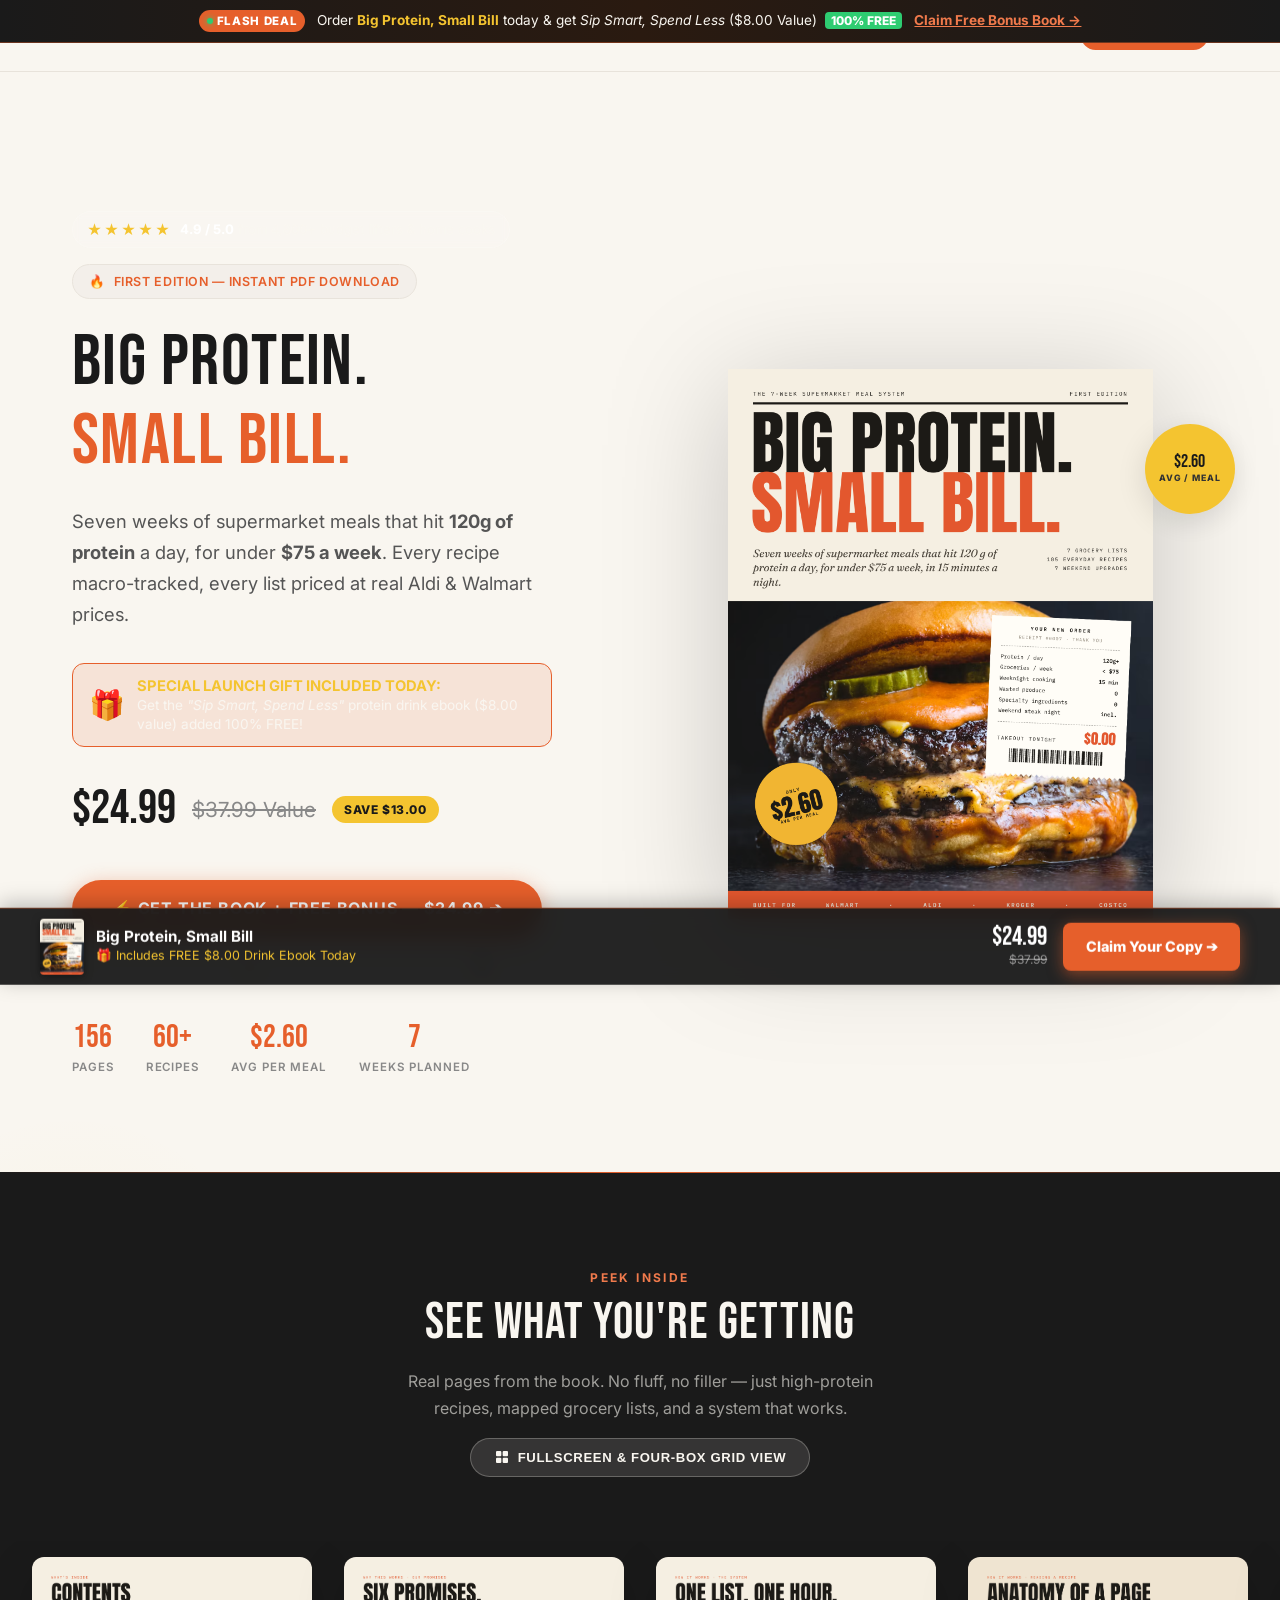
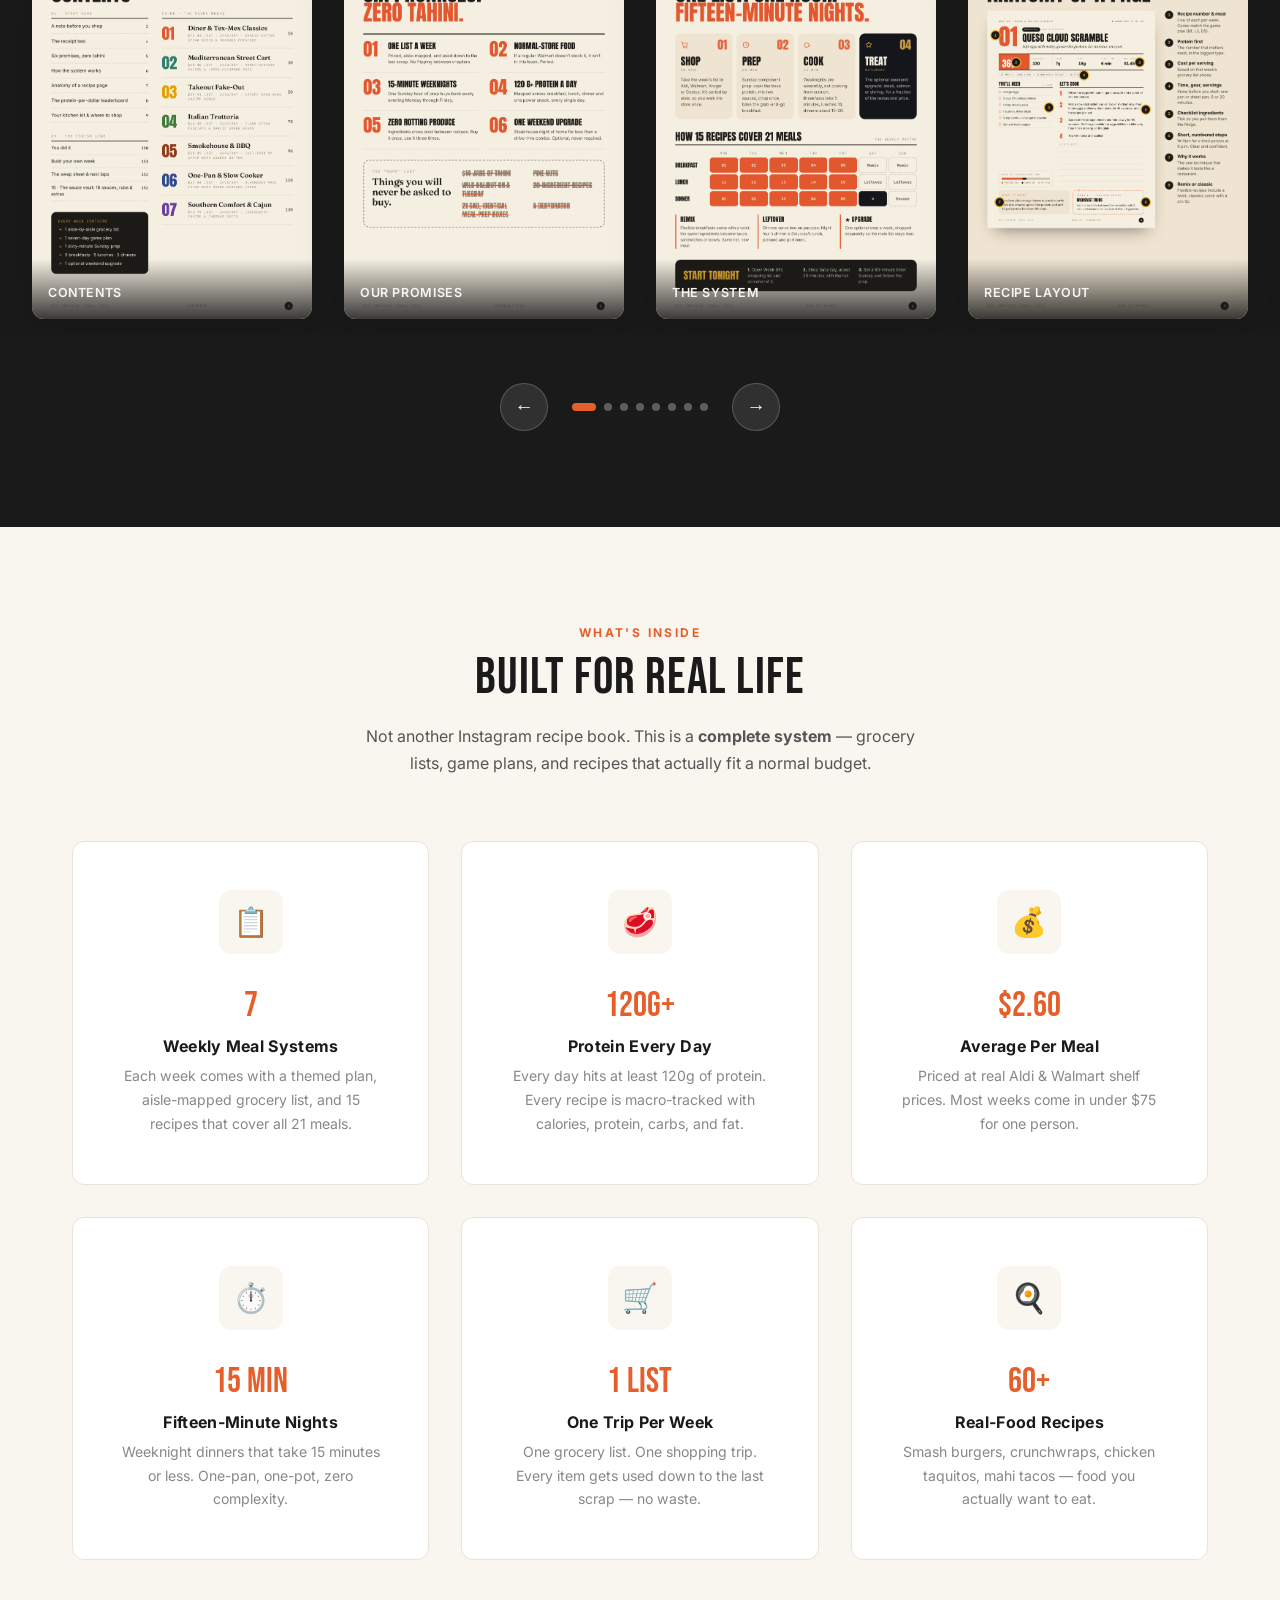
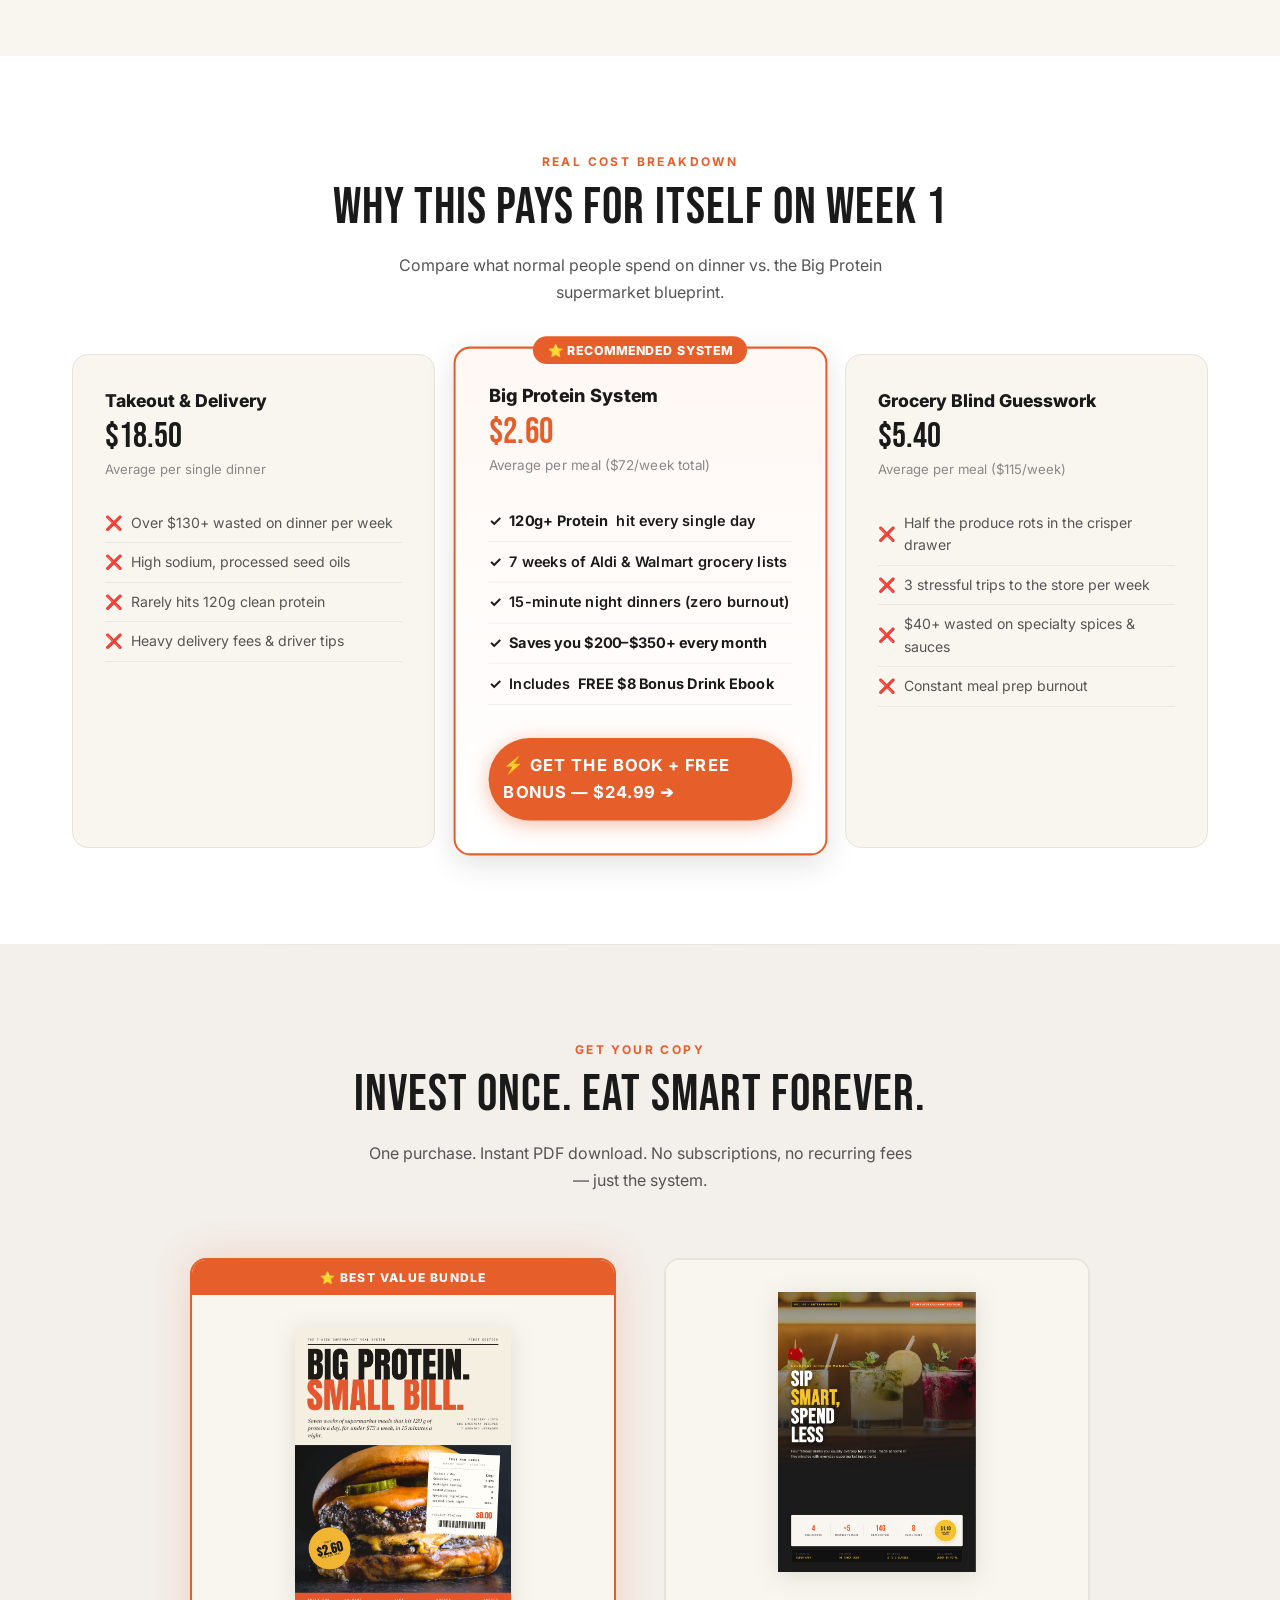
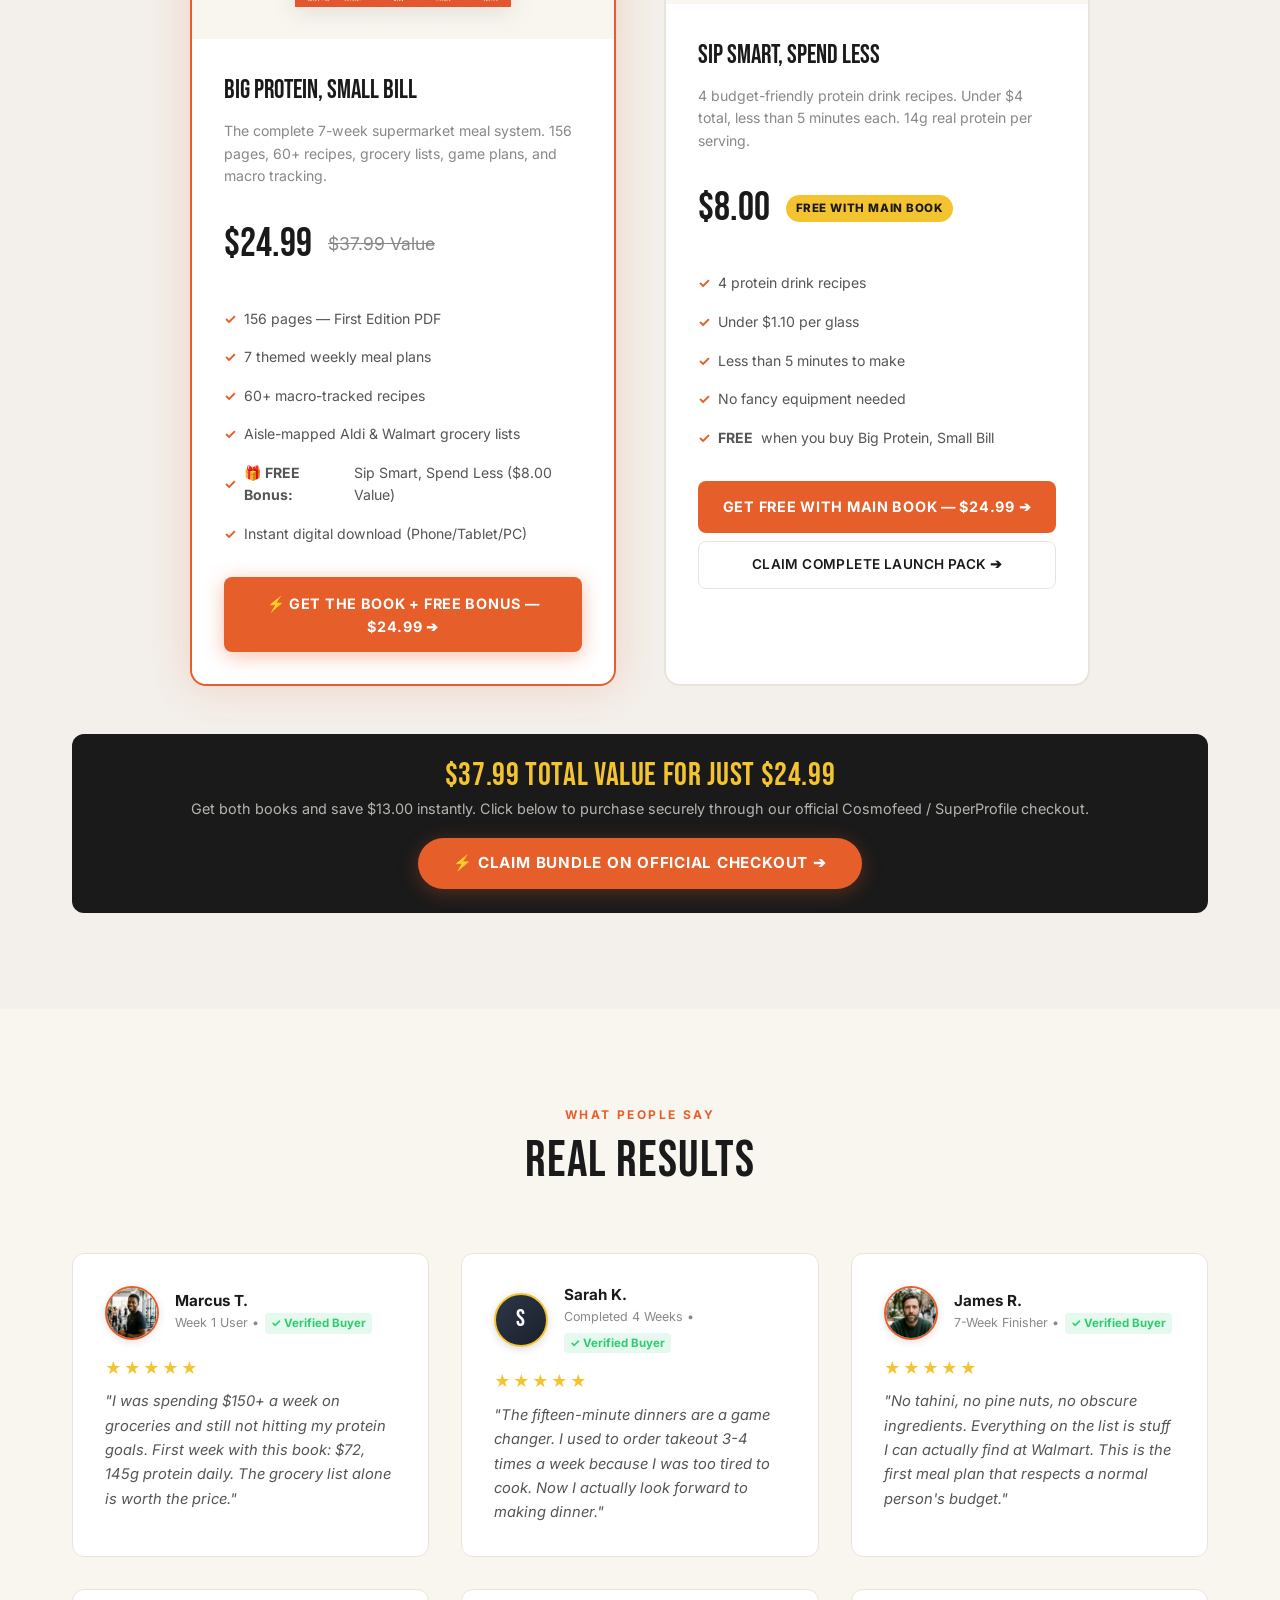
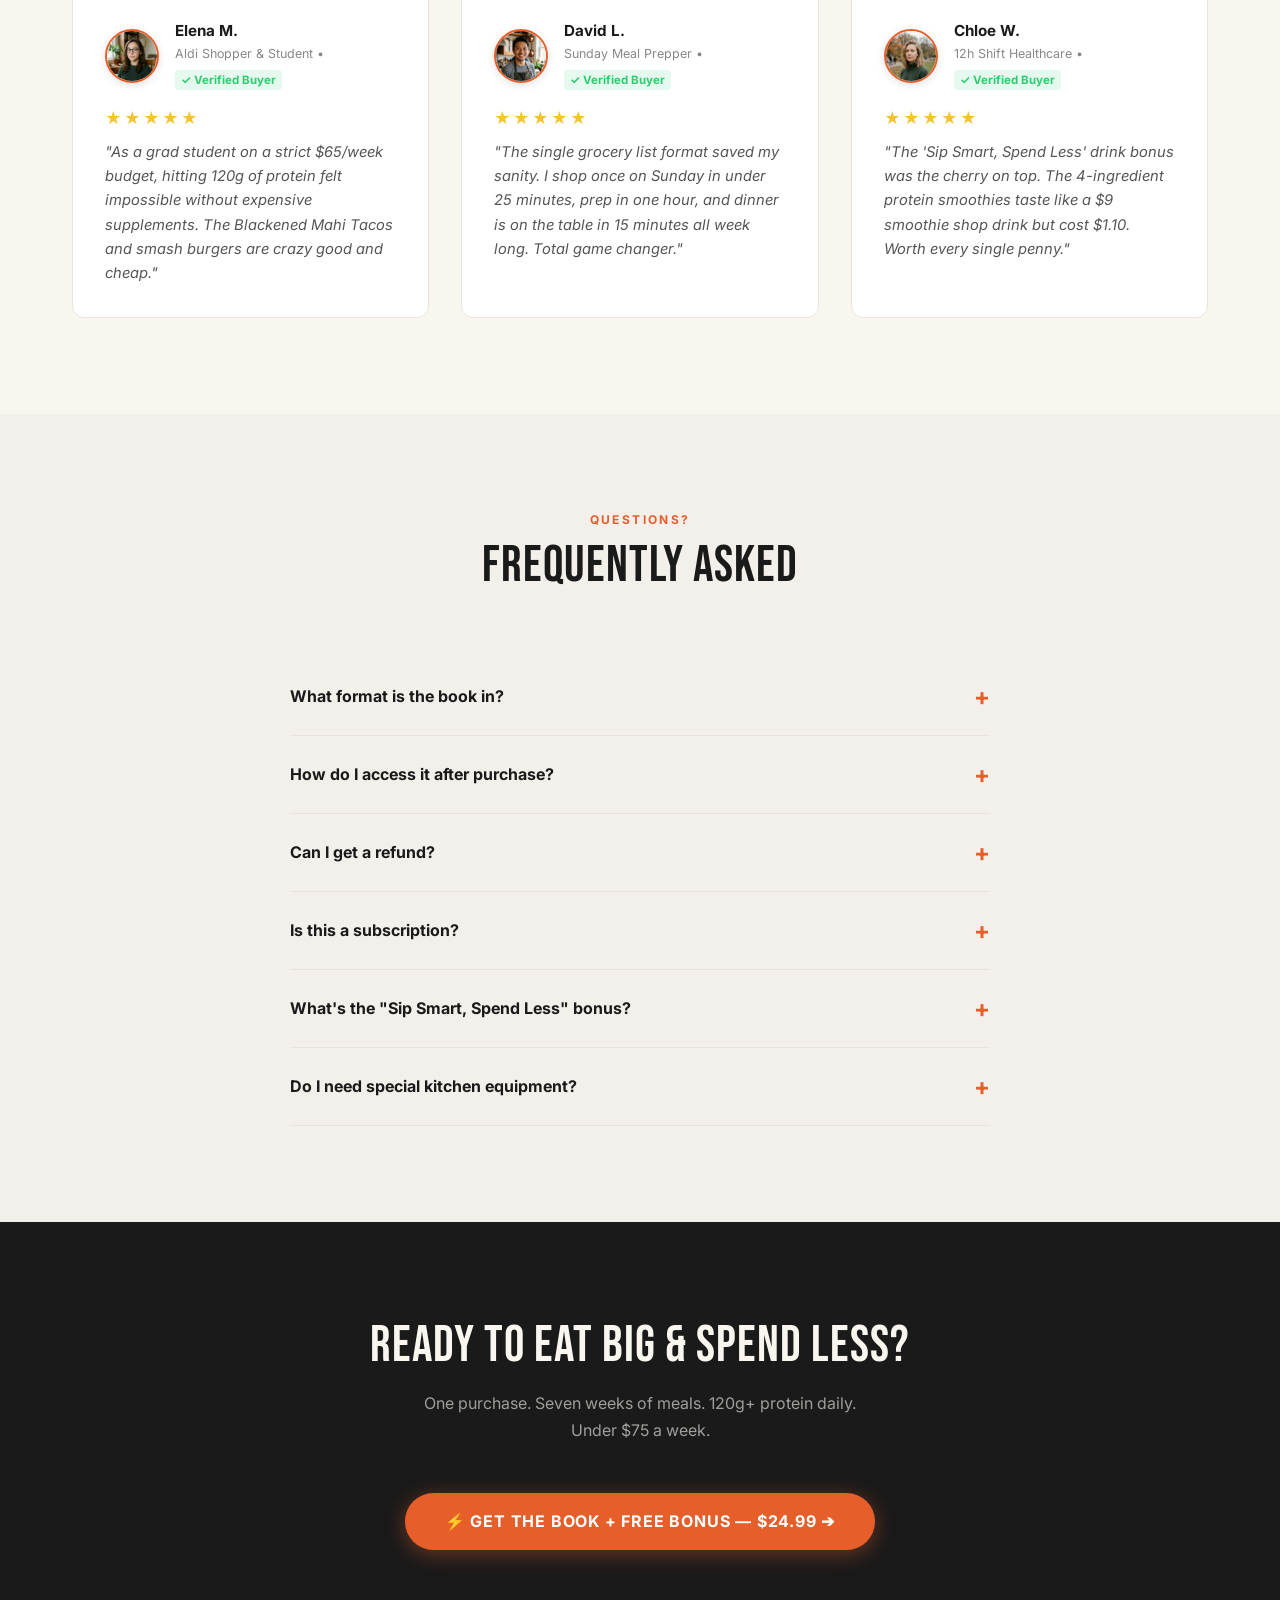
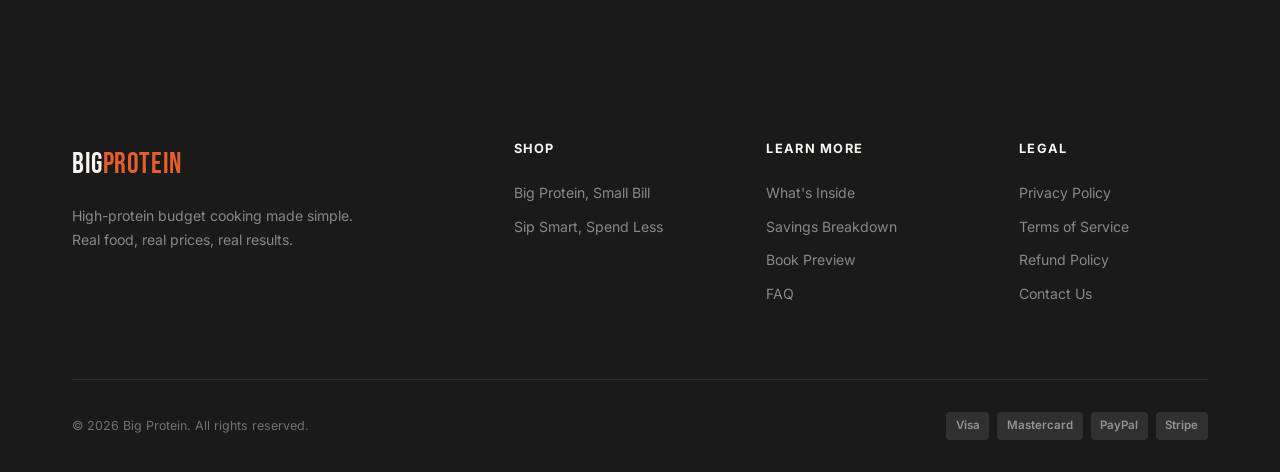
==== index.html @ 034541ba "Replace shopping cart with direct SuperProfile checkout redirection" ====
<!DOCTYPE html>
<html lang="en">
<head>
  <meta charset="UTF-8">
  <meta name="viewport" content="width=device-width, initial-scale=1.0">
  <title>Big Protein, Small Bill — High-Protein Budget Cookbook & Meal System</title>
  <meta name="description" content="Eat big. Spend less. 7 weeks of supermarket meals hitting 120g protein a day for under $75 a week. 156 pages of budget recipes, grocery lists & meal plans.">
  <meta name="keywords" content="high protein cookbook, budget meals, cheap protein recipes, meal prep, grocery budget, protein per dollar">
  <link rel="stylesheet" href="css/styles.css">
</head>
<body>

  <!-- ========== ANNOUNCEMENT BANNER ========== -->
  <div class="funnel-announcement-bar" id="announcement-bar">
    <div class="funnel-announcement-inner">
      <div class="announcement-badge">
        <span class="announcement-pulse-dot"></span>
        FLASH DEAL
      </div>
      <div class="announcement-text">
        Order <strong>Big Protein, Small Bill</strong> today & get <em>Sip Smart, Spend Less</em> ($8.00 Value) <span class="free-tag">100% FREE</span>
      </div>
      <a href="https://superprofile.bio/vp/big-protein-small-bill" target="_blank" rel="noopener noreferrer" class="announcement-link">Claim Free Bonus Book →</a>
    </div>
  </div>

  <!-- ========== HEADER ========== -->
  <header class="site-header" id="site-header">
    <div class="header-inner">
      <a href="index.html" class="logo">
        <span class="logo-text">BIG<span>PROTEIN</span></span>
      </a>

      <nav>
        <ul class="nav-links" id="nav-links">
          <li><a href="#preview">Preview</a></li>
          <li><a href="#features">What's Inside</a></li>
          <li><a href="#comparison">Savings</a></li>
          <li><a href="#pricing">Pricing</a></li>
          <li><a href="#faq">FAQ</a></li>
          <li>
            <a href="https://superprofile.bio/vp/big-protein-small-bill" target="_blank" rel="noopener noreferrer" class="nav-cta">
              ⚡ Order Now ➔
            </a>
          </li>
        </ul>
      </nav>

      <button class="menu-toggle" id="menu-toggle" aria-label="Toggle menu">
        <span></span>
        <span></span>
        <span></span>
      </button>
    </div>
  </header>

  <!-- ========== HERO ========== -->
  <section class="hero" id="hero">
    <div class="hero-inner">
      <div class="hero-content">
        <div class="hero-social-proof">
          <span class="stars">★★★★★</span>
          <span class="rating-text"><strong>4.9 / 5.0</strong> from 4,800+ budget lifters & home cooks</span>
        </div>
        <div class="hero-badge">First Edition — Instant PDF Download</div>
        <h1>BIG PROTEIN.<br><span class="highlight">SMALL BILL.</span></h1>
        <p class="hero-subtitle">
          Seven weeks of supermarket meals that hit <strong>120g of protein</strong> a day, for under <strong>$75 a week</strong>. Every recipe macro-tracked, every list priced at real Aldi & Walmart prices.
        </p>

        <!-- Irresistible Free Gift Offer Box -->
        <div class="hero-offer-box">
          <div class="hero-offer-icon">🎁</div>
          <div class="hero-offer-text">
            <strong>SPECIAL LAUNCH GIFT INCLUDED TODAY:</strong>
            Get the <em>"Sip Smart, Spend Less"</em> protein drink ebook ($8.00 value) added 100% FREE!
          </div>
        </div>

        <div class="hero-price">
          <span class="price-current">$24.99</span>
          <span class="price-original">$37.99 Value</span>
          <span class="price-save">Save $13.00</span>
        </div>

        <a href="https://superprofile.bio/vp/big-protein-small-bill" target="_blank" rel="noopener noreferrer" class="hero-cta funnel-btn-pulse">
          ⚡ Get The Book + Free Bonus — $24.99 ➔
        </a>

        <div class="hero-trust-row">
          <span>⚡ Instant PDF Access</span>
          <span>•</span>
          <span>🔒 Verified Cosmofeed Checkout</span>
          <span>•</span>
          <span>📱 Phone, Tablet & PC</span>
        </div>

        <div class="hero-stats">
          <div class="hero-stat">
            <div class="hero-stat-number">156</div>
            <div class="hero-stat-label">Pages</div>
          </div>
          <div class="hero-stat">
            <div class="hero-stat-number">60+</div>
            <div class="hero-stat-label">Recipes</div>
          </div>
          <div class="hero-stat">
            <div class="hero-stat-number">$2.60</div>
            <div class="hero-stat-label">Avg Per Meal</div>
          </div>
          <div class="hero-stat">
            <div class="hero-stat-number">7</div>
            <div class="hero-stat-label">Weeks Planned</div>
          </div>
        </div>
      </div>

      <div class="hero-book">
        <img src="images/cover.png" alt="Big Protein, Small Bill — Book Cover" id="hero-book-img">
        <div class="book-badge">
          <span class="book-badge-price">$2.60</span>
          <span class="book-badge-label">Avg / Meal</span>
        </div>
      </div>
    </div>
  </section>

  <!-- ========== BOOK PREVIEW CAROUSEL ========== -->
  <section class="preview-section" id="preview">
    <div class="container">
      <div class="preview-header reveal">
        <div class="section-label" style="color: var(--color-primary-light);">Peek Inside</div>
        <h2>See What You're Getting</h2>
        <p>Real pages from the book. No fluff, no filler — just high-protein recipes, mapped grocery lists, and a system that works.</p>
        <div>
          <button class="btn-open-grid-preview" id="btn-open-grid-preview" aria-label="Open Fullscreen & Four-Box Grid View">
            <svg width="16" height="16" viewBox="0 0 24 24" fill="currentColor">
              <rect x="3" y="3" width="8" height="8" rx="1.5"/>
              <rect x="13" y="3" width="8" height="8" rx="1.5"/>
              <rect x="3" y="13" width="8" height="8" rx="1.5"/>
              <rect x="13" y="13" width="8" height="8" rx="1.5"/>
            </svg>
            Fullscreen & Four-Box Grid View
          </button>
        </div>
      </div>
    </div>

    <div class="carousel-wrapper">
      <div class="carousel-track" id="carousel-track">
        <div class="carousel-slide" data-slide-index="0" data-title="Table of Contents">
          <div class="carousel-slide-zoom-badge">🔍 Zoom Page</div>
          <img src="images/contents.png" alt="Table of Contents" loading="lazy">
          <div class="carousel-slide-label">Contents</div>
        </div>
        <div class="carousel-slide" data-slide-index="1" data-title="Six Promises, Zero Tahini">
          <div class="carousel-slide-zoom-badge">🔍 Zoom Page</div>
          <img src="images/promises.png" alt="Six Promises, Zero Tahini" loading="lazy">
          <div class="carousel-slide-label">Our Promises</div>
        </div>
        <div class="carousel-slide" data-slide-index="2" data-title="The Meal Prep System">
          <div class="carousel-slide-zoom-badge">🔍 Zoom Page</div>
          <img src="images/system.png" alt="One List, One Hour, Fifteen-Minute Nights" loading="lazy">
          <div class="carousel-slide-label">The System</div>
        </div>
        <div class="carousel-slide" data-slide-index="3" data-title="Anatomy of a Recipe Page">
          <div class="carousel-slide-zoom-badge">🔍 Zoom Page</div>
          <img src="images/anatomy.png" alt="Anatomy of a Recipe Page" loading="lazy">
          <div class="carousel-slide-label">Recipe Layout</div>
        </div>
        <div class="carousel-slide" data-slide-index="4" data-title="Protein Per Dollar Leaderboard">
          <div class="carousel-slide-zoom-badge">🔍 Zoom Page</div>
          <img src="images/leaderboard.png" alt="Protein Per Dollar Leaderboard" loading="lazy">
          <div class="carousel-slide-label">Protein Per Dollar</div>
        </div>
        <div class="carousel-slide" data-slide-index="5" data-title="Week 01 — Comfort Food Week">
          <div class="carousel-slide-zoom-badge">🔍 Zoom Page</div>
          <img src="images/week01_opener.png" alt="Week 01 — The Comfort-Food Week" loading="lazy">
          <div class="carousel-slide-label">Week 01 Opener</div>
        </div>
        <div class="carousel-slide" data-slide-index="6" data-title="Weekly Game Plan at a Glance">
          <div class="carousel-slide-zoom-badge">🔍 Zoom Page</div>
          <img src="images/week01_plan.png" alt="Week at a Glance — Game Plan" loading="lazy">
          <div class="carousel-slide-label">Weekly Game Plan</div>
        </div>
        <div class="carousel-slide" data-slide-index="7" data-title="Shop Once, Eat All Week">
          <div class="carousel-slide-zoom-badge">🔍 Zoom Page</div>
          <img src="images/shop_list.png" alt="Shop Once, Eat All Week" loading="lazy">
          <div class="carousel-slide-label">Grocery List</div>
        </div>
        <div class="carousel-slide" data-slide-index="8" data-title="Air-Fryer Chicken Taquitos">
          <div class="carousel-slide-zoom-badge">🔍 Zoom Page</div>
          <img src="images/recipe_taquitos.png" alt="Air-Fryer Chicken Taquitos" loading="lazy">
          <div class="carousel-slide-label">Recipe — Taquitos</div>
        </div>
        <div class="carousel-slide" data-slide-index="9" data-title="Blackened Mahi Tacos">
          <div class="carousel-slide-zoom-badge">🔍 Zoom Page</div>
          <img src="images/recipe_mahi.png" alt="Blackened Mahi Tacos — Weekend Upgrade" loading="lazy">
          <div class="carousel-slide-label">Weekend Upgrade</div>
        </div>
        <div class="carousel-slide" data-slide-index="10" data-title="Closing & Summary">
          <div class="carousel-slide-zoom-badge">🔍 Zoom Page</div>
          <img src="images/closing.png" alt="Closing Page" loading="lazy">
          <div class="carousel-slide-label">Closing Page</div>
        </div>
      </div>
    </div>

    <div class="carousel-nav">
      <button class="carousel-btn carousel-btn-prev" aria-label="Previous slide">←</button>
      <div class="carousel-dots" id="carousel-dots"></div>
      <button class="carousel-btn carousel-btn-next" aria-label="Next slide">→</button>
    </div>
  </section>

  <!-- ========== WHAT'S INSIDE ========== -->
  <section class="features-section" id="features">
    <div class="container">
      <div class="text-center reveal">
        <div class="section-label">What's Inside</div>
        <h2>Built for Real Life</h2>
        <p style="max-width:560px; margin: var(--space-md) auto 0;">Not another Instagram recipe book. This is a <strong>complete system</strong> — grocery lists, game plans, and recipes that actually fit a normal budget.</p>
      </div>

      <div class="features-grid">
        <div class="feature-card reveal">
          <div class="feature-icon">📋</div>
          <div class="feature-stat">7</div>
          <h4>Weekly Meal Systems</h4>
          <p>Each week comes with a themed plan, aisle-mapped grocery list, and 15 recipes that cover all 21 meals.</p>
        </div>
        <div class="feature-card reveal">
          <div class="feature-icon">🥩</div>
          <div class="feature-stat">120G+</div>
          <h4>Protein Every Day</h4>
          <p>Every day hits at least 120g of protein. Every recipe is macro-tracked with calories, protein, carbs, and fat.</p>
        </div>
        <div class="feature-card reveal">
          <div class="feature-icon">💰</div>
          <div class="feature-stat">$2.60</div>
          <h4>Average Per Meal</h4>
          <p>Priced at real Aldi & Walmart shelf prices. Most weeks come in under $75 for one person.</p>
        </div>
        <div class="feature-card reveal">
          <div class="feature-icon">⏱️</div>
          <div class="feature-stat">15 MIN</div>
          <h4>Fifteen-Minute Nights</h4>
          <p>Weeknight dinners that take 15 minutes or less. One-pan, one-pot, zero complexity.</p>
        </div>
        <div class="feature-card reveal">
          <div class="feature-icon">🛒</div>
          <div class="feature-stat">1 LIST</div>
          <h4>One Trip Per Week</h4>
          <p>One grocery list. One shopping trip. Every item gets used down to the last scrap — no waste.</p>
        </div>
        <div class="feature-card reveal">
          <div class="feature-icon">🍳</div>
          <div class="feature-stat">60+</div>
          <h4>Real-Food Recipes</h4>
          <p>Smash burgers, crunchwraps, chicken taquitos, mahi tacos — food you actually want to eat.</p>
        </div>
      </div>
    </div>
  </section>

  <!-- ========== COMPARISON SECTION ========== -->
  <section class="comparison-section" id="comparison">
    <div class="container">
      <div class="text-center reveal">
        <div class="section-label">Real Cost Breakdown</div>
        <h2>Why This Pays For Itself On Week 1</h2>
        <p style="max-width:580px; margin: var(--space-md) auto 0;">Compare what normal people spend on dinner vs. the Big Protein supermarket blueprint.</p>
      </div>

      <div class="comparison-grid">
        <div class="comparison-card reveal">
          <div class="comparison-title">Takeout & Delivery</div>
          <div class="comparison-price">$18.50</div>
          <div class="comparison-subprice">Average per single dinner</div>
          <ul class="comparison-features">
            <li><span class="icon">❌</span> Over $130+ wasted on dinner per week</li>
            <li><span class="icon">❌</span> High sodium, processed seed oils</li>
            <li><span class="icon">❌</span> Rarely hits 120g clean protein</li>
            <li><span class="icon">❌</span> Heavy delivery fees & driver tips</li>
          </ul>
        </div>

        <div class="comparison-card highlight reveal">
          <div class="comparison-badge">⭐ Recommended System</div>
          <div class="comparison-title">Big Protein System</div>
          <div class="comparison-price">$2.60</div>
          <div class="comparison-subprice">Average per meal ($72/week total)</div>
          <ul class="comparison-features">
            <li class="positive"><span class="icon">✓</span> <strong>120g+ Protein</strong> hit every single day</li>
            <li class="positive"><span class="icon">✓</span> 7 weeks of Aldi & Walmart grocery lists</li>
            <li class="positive"><span class="icon">✓</span> 15-minute night dinners (zero burnout)</li>
            <li class="positive"><span class="icon">✓</span> <strong>Saves you $200–$350+ every month</strong></li>
            <li class="positive"><span class="icon">✓</span> Includes <strong>FREE $8 Bonus Drink Ebook</strong></li>
          </ul>
          <a href="https://superprofile.bio/vp/big-protein-small-bill" target="_blank" rel="noopener noreferrer" class="hero-cta funnel-btn-pulse" style="display:inline-flex; justify-content:center; width:100%; animation:none; font-size:1rem; padding:0.9rem; text-decoration:none;">
            ⚡ Get The Book + Free Bonus — $24.99 ➔
          </a>
        </div>

        <div class="comparison-card reveal">
          <div class="comparison-title">Grocery Blind Guesswork</div>
          <div class="comparison-price">$5.40</div>
          <div class="comparison-subprice">Average per meal ($115/week)</div>
          <ul class="comparison-features">
            <li><span class="icon">❌</span> Half the produce rots in the crisper drawer</li>
            <li><span class="icon">❌</span> 3 stressful trips to the store per week</li>
            <li><span class="icon">❌</span> $40+ wasted on specialty spices & sauces</li>
            <li><span class="icon">❌</span> Constant meal prep burnout</li>
          </ul>
        </div>
      </div>
    </div>
  </section>

  <!-- ========== PRICING ========== -->
  <section class="pricing-section" id="pricing">
    <div class="container">
      <div class="text-center reveal">
        <div class="section-label">Get Your Copy</div>
        <h2>Invest Once. Eat Smart Forever.</h2>
        <p style="max-width:560px; margin: var(--space-md) auto 0;">One purchase. Instant PDF download. No subscriptions, no recurring fees — just the system.</p>
      </div>

      <div class="pricing-grid">
        <!-- Main Book -->
        <div class="pricing-card featured reveal">
          <div class="pricing-card-badge">⭐ Best Value Bundle</div>
          <div class="pricing-card-image">
            <img src="images/cover.png" alt="Big Protein, Small Bill">
          </div>
          <div class="pricing-card-body">
            <div class="pricing-card-title">Big Protein, Small Bill</div>
            <p class="pricing-card-desc">The complete 7-week supermarket meal system. 156 pages, 60+ recipes, grocery lists, game plans, and macro tracking.</p>
            <div class="pricing-card-price">
              <span class="current">$24.99</span>
              <span class="original">$37.99 Value</span>
            </div>
            <ul class="pricing-card-features">
              <li>156 pages — First Edition PDF</li>
              <li>7 themed weekly meal plans</li>
              <li>60+ macro-tracked recipes</li>
              <li>Aisle-mapped Aldi & Walmart grocery lists</li>
              <li><strong>🎁 FREE Bonus:</strong> Sip Smart, Spend Less ($8.00 Value)</li>
              <li>Instant digital download (Phone/Tablet/PC)</li>
            </ul>
            <a href="https://superprofile.bio/vp/big-protein-small-bill" target="_blank" rel="noopener noreferrer" class="btn-add-cart funnel-btn-pulse">
              ⚡ Get The Book + Free Bonus — $24.99 ➔
            </a>
          </div>
        </div>

        <!-- Bonus Book -->
        <div class="pricing-card reveal">
          <div class="pricing-card-image">
            <img src="images/sip_page_1.png" alt="Sip Smart, Spend Less">
          </div>
          <div class="pricing-card-body">
            <div class="pricing-card-title">Sip Smart, Spend Less</div>
            <p class="pricing-card-desc">4 budget-friendly protein drink recipes. Under $4 total, less than 5 minutes each. 14g real protein per serving.</p>
            <div class="pricing-card-price">
              <span class="current">$8.00</span>
              <span class="pricing-badge-free">FREE with Main Book</span>
            </div>
            <ul class="pricing-card-features">
              <li>4 protein drink recipes</li>
              <li>Under $1.10 per glass</li>
              <li>Less than 5 minutes to make</li>
              <li>No fancy equipment needed</li>
              <li><strong>FREE</strong> when you buy Big Protein, Small Bill</li>
            </ul>
            <a href="https://superprofile.bio/vp/big-protein-small-bill" target="_blank" rel="noopener noreferrer" class="btn-add-cart">
              Get FREE with Main Book — $24.99 ➔
            </a>
            <a href="https://superprofile.bio/vp/big-protein-small-bill" target="_blank" rel="noopener noreferrer" class="btn-add-cart-solo">
              Claim Complete Launch Pack ➔
            </a>
          </div>
        </div>
      </div>

      <div class="savings-banner reveal">
        <h3>$37.99 Total Value for Just $24.99</h3>
        <p style="margin-bottom: var(--space-md);">Get both books and save $13.00 instantly. Click below to purchase securely through our official Cosmofeed / SuperProfile checkout.</p>
        <a href="https://superprofile.bio/vp/big-protein-small-bill" target="_blank" rel="noopener noreferrer" class="hero-cta" style="display:inline-flex; text-decoration:none; padding: 0.85rem 2.2rem; font-size:0.95rem;">
          ⚡ Claim Bundle On Official Checkout ➔
        </a>
      </div>
    </div>
  </section>

  <!-- ========== TESTIMONIALS ========== -->
  <section class="testimonials-section" id="testimonials">
    <div class="container">
      <div class="text-center reveal">
        <div class="section-label">What People Say</div>
        <h2>Real Results</h2>
      </div>

      <div class="testimonials-grid">
        <!-- Review 1: Marcus T. -->
        <div class="testimonial-card reveal">
          <div class="testimonial-header">
            <img src="images/avatars/marcus.jpg" alt="Marcus T." class="testimonial-avatar" loading="lazy">
            <div class="testimonial-user-info">
              <div class="testimonial-author">Marcus T.</div>
              <div class="testimonial-meta">Week 1 User • <span class="verified-badge">✓ Verified Buyer</span></div>
            </div>
          </div>
          <div class="testimonial-stars">★★★★★</div>
          <p class="testimonial-text">"I was spending $150+ a week on groceries and still not hitting my protein goals. First week with this book: $72, 145g protein daily. The grocery list alone is worth the price."</p>
        </div>

        <!-- Review 2: Sarah K. -->
        <div class="testimonial-card reveal">
          <div class="testimonial-header">
            <div class="testimonial-avatar testimonial-avatar-letter" title="Sarah K.">S</div>
            <div class="testimonial-user-info">
              <div class="testimonial-author">Sarah K.</div>
              <div class="testimonial-meta">Completed 4 Weeks • <span class="verified-badge">✓ Verified Buyer</span></div>
            </div>
          </div>
          <div class="testimonial-stars">★★★★★</div>
          <p class="testimonial-text">"The fifteen-minute dinners are a game changer. I used to order takeout 3-4 times a week because I was too tired to cook. Now I actually look forward to making dinner."</p>
        </div>

        <!-- Review 3: James R. -->
        <div class="testimonial-card reveal">
          <div class="testimonial-header">
            <img src="images/avatars/james.jpg" alt="James R." class="testimonial-avatar" loading="lazy">
            <div class="testimonial-user-info">
              <div class="testimonial-author">James R.</div>
              <div class="testimonial-meta">7-Week Finisher • <span class="verified-badge">✓ Verified Buyer</span></div>
            </div>
          </div>
          <div class="testimonial-stars">★★★★★</div>
          <p class="testimonial-text">"No tahini, no pine nuts, no obscure ingredients. Everything on the list is stuff I can actually find at Walmart. This is the first meal plan that respects a normal person's budget."</p>
        </div>

        <!-- Review 4: Elena M. -->
        <div class="testimonial-card reveal">
          <div class="testimonial-header">
            <img src="images/avatars/elena.jpg" alt="Elena M." class="testimonial-avatar" loading="lazy">
            <div class="testimonial-user-info">
              <div class="testimonial-author">Elena M.</div>
              <div class="testimonial-meta">Aldi Shopper & Student • <span class="verified-badge">✓ Verified Buyer</span></div>
            </div>
          </div>
          <div class="testimonial-stars">★★★★★</div>
          <p class="testimonial-text">"As a grad student on a strict $65/week budget, hitting 120g of protein felt impossible without expensive supplements. The Blackened Mahi Tacos and smash burgers are crazy good and cheap."</p>
        </div>

        <!-- Review 5: David L. -->
        <div class="testimonial-card reveal">
          <div class="testimonial-header">
            <img src="images/avatars/david.jpg" alt="David L." class="testimonial-avatar" loading="lazy">
            <div class="testimonial-user-info">
              <div class="testimonial-author">David L.</div>
              <div class="testimonial-meta">Sunday Meal Prepper • <span class="verified-badge">✓ Verified Buyer</span></div>
            </div>
          </div>
          <div class="testimonial-stars">★★★★★</div>
          <p class="testimonial-text">"The single grocery list format saved my sanity. I shop once on Sunday in under 25 minutes, prep in one hour, and dinner is on the table in 15 minutes all week long. Total game changer."</p>
        </div>

        <!-- Review 6: Chloe W. -->
        <div class="testimonial-card reveal">
          <div class="testimonial-header">
            <img src="images/avatars/chloe.jpg" alt="Chloe W." class="testimonial-avatar" loading="lazy">
            <div class="testimonial-user-info">
              <div class="testimonial-author">Chloe W.</div>
              <div class="testimonial-meta">12h Shift Healthcare • <span class="verified-badge">✓ Verified Buyer</span></div>
            </div>
          </div>
          <div class="testimonial-stars">★★★★★</div>
          <p class="testimonial-text">"The 'Sip Smart, Spend Less' drink bonus was the cherry on top. The 4-ingredient protein smoothies taste like a $9 smoothie shop drink but cost $1.10. Worth every single penny."</p>
        </div>
      </div>
    </div>
  </section>

  <!-- ========== FAQ ========== -->
  <section class="faq-section" id="faq">
    <div class="container">
      <div class="text-center reveal">
        <div class="section-label">Questions?</div>
        <h2>Frequently Asked</h2>
      </div>

      <div class="faq-list">
        <div class="faq-item reveal">
          <button class="faq-question">
            What format is the book in?
            <span class="faq-icon">+</span>
          </button>
          <div class="faq-answer">
            <div class="faq-answer-inner">
              The book is a downloadable PDF file (156 pages). You'll receive instant access after purchase. It works on any device — phone, tablet, laptop, or desktop. You can read it in any PDF reader or even print it out.
            </div>
          </div>
        </div>

        <div class="faq-item reveal">
          <button class="faq-question">
            How do I access it after purchase?
            <span class="faq-icon">+</span>
          </button>
          <div class="faq-answer">
            <div class="faq-answer-inner">
              After completing your purchase through our official Cosmofeed / SuperProfile checkout, you'll receive a direct download link on the confirmation page and via email immediately. The PDF is yours to keep forever — no subscriptions, no expiry.
            </div>
          </div>
        </div>

        <div class="faq-item reveal">
          <button class="faq-question">
            Can I get a refund?
            <span class="faq-icon">+</span>
          </button>
          <div class="faq-answer">
            <div class="faq-answer-inner">
              Due to the digital nature of the product, <strong>we are unable to offer refunds</strong> once the PDF has been delivered. Since a PDF file cannot be retracted once downloaded, all sales are final. We encourage you to review all the information on this page, including the book preview carousel, before purchasing. If you have questions before buying, please <a href="contact.html">contact us</a>. See our full <a href="refund.html">Refund Policy</a>.
            </div>
          </div>
        </div>

        <div class="faq-item reveal">
          <button class="faq-question">
            Is this a subscription?
            <span class="faq-icon">+</span>
          </button>
          <div class="faq-answer">
            <div class="faq-answer-inner">
              No. This is a one-time purchase. You pay once, download the PDF, and it's yours forever. There are no recurring charges, no monthly fees, and no hidden costs. Just one cookbook, one price.
            </div>
          </div>
        </div>

        <div class="faq-item reveal">
          <button class="faq-question">
            What's the "Sip Smart, Spend Less" bonus?
            <span class="faq-icon">+</span>
          </button>
          <div class="faq-answer">
            <div class="faq-answer-inner">
              It's a separate 8-page ebook with 4 budget-friendly protein drink recipes — normally sold for $8.00. When you purchase "Big Protein, Small Bill", you get this bonus ebook completely free as part of our special launch deal. It includes protein shakes and smoothies that cost under $1.10 per glass and take less than 5 minutes to make.
            </div>
          </div>
        </div>

        <div class="faq-item reveal">
          <button class="faq-question">
            Do I need special kitchen equipment?
            <span class="faq-icon">+</span>
          </button>
          <div class="faq-answer">
            <div class="faq-answer-inner">
              Nope. The book uses just 8 basic tools: a large non-stick skillet, a cast-iron skillet, a sheet pan, a slow cooker or instant pot, a blender, basic measuring tools, and storage containers. Most people already have everything they need. No air fryer required (though some recipes have air fryer options).
            </div>
          </div>
        </div>
      </div>
    </div>
  </section>

  <!-- ========== FINAL CTA ========== -->
  <section style="padding: var(--space-4xl) 0; background: var(--color-charcoal); text-align: center;">
    <div class="container reveal">
      <h2 style="color: var(--color-cream); margin-bottom: var(--space-md);">Ready to Eat Big & Spend Less?</h2>
      <p style="color: rgba(249,246,240,0.6); max-width: 480px; margin: 0 auto var(--space-2xl);">
        One purchase. Seven weeks of meals. 120g+ protein daily. Under $75 a week.
      </p>
      <a href="https://superprofile.bio/vp/big-protein-small-bill" target="_blank" rel="noopener noreferrer" class="hero-cta funnel-btn-pulse" style="display:inline-flex; text-decoration:none; animation:none;">
        ⚡ Get The Book + Free Bonus — $24.99 ➔
      </a>
    </div>
  </section>

  <!-- ========== FOOTER ========== -->
  <footer class="site-footer">
    <div class="container">
      <div class="footer-grid">
        <div class="footer-brand">
          <div class="logo-text">BIG<span style="color:var(--color-primary);">PROTEIN</span></div>
          <p>High-protein budget cooking made simple. Real food, real prices, real results.</p>
        </div>
        <div class="footer-col">
          <h4>Shop</h4>
          <ul>
            <li><a href="https://superprofile.bio/vp/big-protein-small-bill" target="_blank" rel="noopener noreferrer">Big Protein, Small Bill</a></li>
            <li><a href="https://superprofile.bio/vp/big-protein-small-bill" target="_blank" rel="noopener noreferrer">Sip Smart, Spend Less</a></li>
          </ul>
        </div>
        <div class="footer-col">
          <h4>Learn More</h4>
          <ul>
            <li><a href="#features">What's Inside</a></li>
            <li><a href="#comparison">Savings Breakdown</a></li>
            <li><a href="#preview">Book Preview</a></li>
            <li><a href="#faq">FAQ</a></li>
          </ul>
        </div>
        <div class="footer-col">
          <h4>Legal</h4>
          <ul>
            <li><a href="privacy.html">Privacy Policy</a></li>
            <li><a href="terms.html">Terms of Service</a></li>
            <li><a href="refund.html">Refund Policy</a></li>
            <li><a href="contact.html">Contact Us</a></li>
          </ul>
        </div>
      </div>
      <div class="footer-bottom">
        <p>&copy; 2026 Big Protein. All rights reserved.</p>
        <div class="footer-payments">
          <span>Visa</span>
          <span>Mastercard</span>
          <span>PayPal</span>
          <span>Stripe</span>
        </div>
      </div>
    </div>
  </footer>

  <!-- ========== FULLSCREEN BOOK PREVIEW LIGHTBOX ========== -->
  <div class="preview-lightbox" id="preview-lightbox" aria-hidden="true" role="dialog" aria-label="Book Preview Lightbox">
    <!-- Topbar Controls -->
    <div class="lightbox-topbar">
      <div class="lightbox-info">
        <span class="lightbox-page-title" id="lightbox-page-title">Table of Contents</span>
        <span class="lightbox-page-counter" id="lightbox-page-counter">Page 1 of 11</span>
      </div>
      <div class="lightbox-actions">
        <!-- Four Boxes Grid View Toggle Button -->
        <button class="lightbox-btn" id="lightbox-grid-toggle" title="Four Boxes / Grid View (Toggle Overview)" aria-label="Toggle Four Boxes Grid View">
          <svg width="18" height="18" viewBox="0 0 24 24" fill="currentColor">
            <rect x="3" y="3" width="8" height="8" rx="1.5"/>
            <rect x="13" y="3" width="8" height="8" rx="1.5"/>
            <rect x="3" y="13" width="8" height="8" rx="1.5"/>
            <rect x="13" y="13" width="8" height="8" rx="1.5"/>
          </svg>
          <span class="lightbox-btn-text">Four Boxes Grid</span>
        </button>

        <!-- Zoom Toggle Button -->
        <button class="lightbox-btn" id="lightbox-zoom-toggle" title="Zoom in details (or click image)" aria-label="Toggle Zoom">
          🔍 <span class="lightbox-btn-text" id="lightbox-zoom-text">Zoom In</span>
        </button>

        <!-- Close Button -->
        <button class="lightbox-btn lightbox-btn-close" id="lightbox-close" title="Close Preview (Esc)" aria-label="Close Preview">
          ✕
        </button>
      </div>
    </div>

    <!-- Single Page Zoom View -->
    <div class="lightbox-main-view" id="lightbox-main-view">
      <button class="lightbox-nav-btn lightbox-prev" id="lightbox-prev" aria-label="Previous Page">‹</button>
      <div class="lightbox-image-wrapper" id="lightbox-image-wrapper" title="Click to zoom in / out">
        <img src="images/contents.png" alt="Book Page Preview" id="lightbox-active-img" class="lightbox-active-img">
      </div>
      <button class="lightbox-nav-btn lightbox-next" id="lightbox-next" aria-label="Next Page">›</button>
    </div>

    <!-- Four Boxes Grid View -->
    <div class="lightbox-grid-view" id="lightbox-grid-view" style="display: none;">
      <div class="lightbox-grid-header">
        <h4>All 11 Book Preview Pages — Four Boxes Grid View</h4>
        <p>Click any page to zoom in full-screen. Press the Four Boxes button or Esc anytime to return.</p>
      </div>
      <div class="grid-view-thumbnails" id="grid-view-thumbnails">
        <!-- Injected via JavaScript -->
      </div>
    </div>
  </div>

  <script src="js/main.js"></script>
</body>
</html>
---- css/styles.css ----
/* ===================================================
   Big Protein — Design System & Styles
   =================================================== */

/* --- Google Fonts --- */
@import url('https://fonts.googleapis.com/css2?family=Bebas+Neue&family=Inter:wght@400;500;600;700;800&display=swap');

/* --- Design Tokens --- */
:root {
  /* Colors */
  --color-primary: #E65F2B;
  --color-primary-dark: #C94E1F;
  --color-primary-light: #F07A4C;
  --color-accent: #F4C430;
  --color-accent-dark: #D9AD1D;
  --color-charcoal: #1A1A1A;
  --color-charcoal-light: #333333;
  --color-cream: #F9F6F0;
  --color-cream-dark: #F3EFEA;
  --color-cream-darker: #E8E3DB;
  --color-white: #FFFFFF;
  --color-text: #1A1A1A;
  --color-text-secondary: #555555;
  --color-text-muted: #888888;
  --color-success: #2ECC71;
  --color-danger: #E74C3C;
  --color-overlay: rgba(26, 26, 26, 0.7);

  /* Typography */
  --font-display: 'Bebas Neue', 'Anton', 'Impact', sans-serif;
  --font-body: 'Inter', 'Helvetica Neue', Arial, sans-serif;

  /* Spacing */
  --space-xs: 0.25rem;
  --space-sm: 0.5rem;
  --space-md: 1rem;
  --space-lg: 1.5rem;
  --space-xl: 2rem;
  --space-2xl: 3rem;
  --space-3xl: 4rem;
  --space-4xl: 6rem;

  /* Border Radius */
  --radius-sm: 4px;
  --radius-md: 8px;
  --radius-lg: 12px;
  --radius-xl: 16px;
  --radius-full: 9999px;

  /* Shadows */
  --shadow-sm: 0 1px 3px rgba(0, 0, 0, 0.08);
  --shadow-md: 0 4px 12px rgba(0, 0, 0, 0.1);
  --shadow-lg: 0 8px 30px rgba(0, 0, 0, 0.12);
  --shadow-xl: 0 16px 50px rgba(0, 0, 0, 0.15);
  --shadow-glow: 0 0 40px rgba(230, 95, 43, 0.2);

  /* Transitions */
  --transition-fast: 150ms ease;
  --transition-base: 250ms ease;
  --transition-slow: 400ms ease;
  --transition-spring: 500ms cubic-bezier(0.34, 1.56, 0.64, 1);

  /* Layout */
  --max-width: 1200px;
  --header-height: 72px;
}

/* --- Reset & Base --- */
*, *::before, *::after {
  margin: 0;
  padding: 0;
  box-sizing: border-box;
}

html {
  scroll-behavior: smooth;
  font-size: 16px;
  -webkit-font-smoothing: antialiased;
  -moz-osx-font-smoothing: grayscale;
}

body {
  font-family: var(--font-body);
  color: var(--color-text);
  background-color: var(--color-cream);
  line-height: 1.6;
  overflow-x: hidden;
}

img {
  max-width: 100%;
  height: auto;
  display: block;
}

a {
  color: var(--color-primary);
  text-decoration: none;
  transition: color var(--transition-fast);
}

a:hover {
  color: var(--color-primary-dark);
}

/* --- Typography --- */
h1, h2, h3, h4 {
  font-family: var(--font-display);
  font-weight: 400;
  line-height: 1.1;
  letter-spacing: 0.02em;
  text-transform: uppercase;
}

h1 {
  font-size: clamp(2.5rem, 6vw, 4.5rem);
  color: var(--color-charcoal);
}

h2 {
  font-size: clamp(2rem, 4vw, 3.2rem);
  color: var(--color-charcoal);
}

h3 {
  font-size: clamp(1.5rem, 3vw, 2rem);
  color: var(--color-charcoal);
}

h4 {
  font-size: clamp(1.2rem, 2vw, 1.5rem);
}

p {
  font-size: 1rem;
  line-height: 1.7;
  color: var(--color-text-secondary);
}

.section-label {
  font-family: var(--font-body);
  font-size: 0.75rem;
  font-weight: 700;
  letter-spacing: 0.2em;
  text-transform: uppercase;
  color: var(--color-primary);
  margin-bottom: var(--space-sm);
}

/* --- Utility --- */
.container {
  max-width: var(--max-width);
  margin: 0 auto;
  padding: 0 var(--space-xl);
}

.text-center { text-align: center; }
.text-primary { color: var(--color-primary); }
.text-accent { color: var(--color-accent); }

/* --- Header / Navigation --- */
.site-header {
  position: fixed;
  top: 0;
  left: 0;
  right: 0;
  height: var(--header-height);
  background: rgba(249, 246, 240, 0.92);
  backdrop-filter: blur(20px);
  -webkit-backdrop-filter: blur(20px);
  border-bottom: 1px solid var(--color-cream-darker);
  z-index: 1000;
  transition: background var(--transition-base), box-shadow var(--transition-base);
}

.site-header.scrolled {
  background: rgba(249, 246, 240, 0.98);
  box-shadow: var(--shadow-md);
}

.header-inner {
  max-width: var(--max-width);
  margin: 0 auto;
  padding: 0 var(--space-xl);
  height: 100%;
  display: flex;
  align-items: center;
  justify-content: space-between;
}

.logo {
  display: flex;
  align-items: center;
  gap: var(--space-sm);
  text-decoration: none;
}

.logo-text {
  font-family: var(--font-display);
  font-size: 1.6rem;
  color: var(--color-charcoal);
  letter-spacing: 0.02em;
}

.logo-text span {
  color: var(--color-primary);
}

.nav-links {
  display: flex;
  align-items: center;
  gap: var(--space-xl);
  list-style: none;
}

.nav-links a {
  font-family: var(--font-body);
  font-size: 0.85rem;
  font-weight: 600;
  letter-spacing: 0.05em;
  text-transform: uppercase;
  color: var(--color-charcoal-light);
  position: relative;
  padding: var(--space-xs) 0;
}

.nav-links a::after {
  content: '';
  position: absolute;
  bottom: -2px;
  left: 0;
  width: 0;
  height: 2px;
  background: var(--color-primary);
  transition: width var(--transition-base);
}

.nav-links a:hover {
  color: var(--color-primary);
}

.nav-links a:hover::after {
  width: 100%;
}

.nav-cta {
  display: inline-flex;
  align-items: center;
  gap: var(--space-sm);
  padding: 0.6rem 1.4rem;
  background: var(--color-primary);
  color: var(--color-white) !important;
  border-radius: var(--radius-full);
  font-weight: 700;
  font-size: 0.8rem;
  letter-spacing: 0.05em;
  text-transform: uppercase;
  transition: background var(--transition-fast), transform var(--transition-fast);
}

.nav-cta:hover {
  background: var(--color-primary-dark);
  color: var(--color-white) !important;
  transform: translateY(-1px);
}

.nav-cta .cart-count {
  display: inline-flex;
  align-items: center;
  justify-content: center;
  width: 20px;
  height: 20px;
  background: var(--color-accent);
  color: var(--color-charcoal);
  border-radius: 50%;
  font-size: 0.7rem;
  font-weight: 800;
}

/* Mobile Menu Toggle */
.menu-toggle {
  display: none;
  flex-direction: column;
  gap: 5px;
  background: none;
  border: none;
  cursor: pointer;
  padding: var(--space-sm);
  z-index: 1001;
}

.menu-toggle span {
  display: block;
  width: 24px;
  height: 2px;
  background: var(--color-charcoal);
  transition: transform var(--transition-base), opacity var(--transition-fast);
}

.menu-toggle.active span:nth-child(1) {
  transform: rotate(45deg) translate(5px, 5px);
}

.menu-toggle.active span:nth-child(2) {
  opacity: 0;
}

.menu-toggle.active span:nth-child(3) {
  transform: rotate(-45deg) translate(5px, -5px);
}

/* --- Hero Section --- */
.hero {
  padding-top: calc(var(--header-height) + var(--space-4xl));
  padding-bottom: var(--space-4xl);
  background: var(--color-cream);
  position: relative;
  overflow: hidden;
}

.hero::before {
  content: '';
  position: absolute;
  top: -50%;
  right: -20%;
  width: 600px;
  height: 600px;
  background: radial-gradient(circle, rgba(230, 95, 43, 0.06) 0%, transparent 70%);
  border-radius: 50%;
  pointer-events: none;
}

.hero::after {
  content: '';
  position: absolute;
  bottom: -30%;
  left: -10%;
  width: 400px;
  height: 400px;
  background: radial-gradient(circle, rgba(244, 196, 48, 0.05) 0%, transparent 70%);
  border-radius: 50%;
  pointer-events: none;
}

.hero-inner {
  max-width: var(--max-width);
  margin: 0 auto;
  padding: 0 var(--space-xl);
  display: grid;
  grid-template-columns: 1fr 1fr;
  gap: var(--space-3xl);
  align-items: center;
}

.hero-content {
  position: relative;
  z-index: 1;
}

.hero-badge {
  display: inline-flex;
  align-items: center;
  gap: var(--space-sm);
  padding: 0.4rem 1rem;
  background: var(--color-cream-dark);
  border: 1px solid var(--color-cream-darker);
  border-radius: var(--radius-full);
  font-size: 0.78rem;
  font-weight: 600;
  color: var(--color-primary);
  letter-spacing: 0.05em;
  text-transform: uppercase;
  margin-bottom: var(--space-lg);
  animation: fadeInUp 0.6s ease-out;
}

.hero-badge::before {
  content: '🔥';
}

.hero h1 {
  margin-bottom: var(--space-lg);
  animation: fadeInUp 0.6s ease-out 0.1s both;
}

.hero h1 .highlight {
  color: var(--color-primary);
  position: relative;
}

.hero-subtitle {
  font-size: 1.15rem;
  color: var(--color-text-secondary);
  margin-bottom: var(--space-xl);
  max-width: 480px;
  line-height: 1.7;
  animation: fadeInUp 0.6s ease-out 0.2s both;
}

.hero-price {
  display: flex;
  align-items: center;
  gap: var(--space-md);
  margin-bottom: var(--space-xl);
  animation: fadeInUp 0.6s ease-out 0.3s both;
}

.price-current {
  font-family: var(--font-display);
  font-size: 3rem;
  color: var(--color-charcoal);
}

.price-original {
  font-size: 1.3rem;
  color: var(--color-text-muted);
  text-decoration: line-through;
}

.price-save {
  display: inline-block;
  padding: 0.25rem 0.75rem;
  background: var(--color-accent);
  color: var(--color-charcoal);
  border-radius: var(--radius-full);
  font-size: 0.75rem;
  font-weight: 800;
  letter-spacing: 0.05em;
  text-transform: uppercase;
}

.hero-cta {
  display: inline-flex;
  align-items: center;
  justify-content: center;
  text-decoration: none;
  gap: var(--space-sm);
  padding: 1rem 2.5rem;
  background: var(--color-primary);
  color: var(--color-white) !important;
  border: none;
  border-radius: var(--radius-full);
  font-family: var(--font-body);
  font-size: 1rem;
  font-weight: 700;
  letter-spacing: 0.05em;
  text-transform: uppercase;
  cursor: pointer;
  transition: all var(--transition-fast);
  box-shadow: 0 4px 20px rgba(230, 95, 43, 0.3);
  animation: fadeInUp 0.6s ease-out 0.4s both;
}

.hero-cta:hover,
.hero-cta:visited,
.hero-cta:active {
  color: var(--color-white) !important;
}

.hero-cta:hover {
  background: var(--color-primary-dark);
  transform: translateY(-2px);
  box-shadow: 0 6px 25px rgba(230, 95, 43, 0.4);
}

.hero-cta:active {
  transform: translateY(0);
}

.hero-stats {
  display: flex;
  gap: var(--space-xl);
  margin-top: var(--space-2xl);
  animation: fadeInUp 0.6s ease-out 0.5s both;
}

.hero-stat {
  text-align: center;
}

.hero-stat-number {
  font-family: var(--font-display);
  font-size: 2rem;
  color: var(--color-primary);
  line-height: 1;
}

.hero-stat-label {
  font-size: 0.72rem;
  font-weight: 600;
  text-transform: uppercase;
  letter-spacing: 0.08em;
  color: var(--color-text-muted);
  margin-top: 4px;
}

/* Hero Book */
.hero-book {
  display: flex;
  justify-content: center;
  align-items: center;
  position: relative;
  z-index: 1;
  animation: fadeInRight 0.8s ease-out 0.3s both;
}

.hero-book img {
  max-height: 550px;
  width: auto;
  filter: drop-shadow(0 20px 60px rgba(0, 0, 0, 0.2));
  transition: transform var(--transition-slow);
}

.hero-book:hover img {
  transform: scale(1.03) rotate(-1deg);
}

/* Floating badge on book */
.book-badge {
  position: absolute;
  top: 10%;
  right: -5%;
  width: 90px;
  height: 90px;
  background: var(--color-accent);
  border-radius: 50%;
  display: flex;
  flex-direction: column;
  align-items: center;
  justify-content: center;
  box-shadow: var(--shadow-lg);
  animation: float 3s ease-in-out infinite;
}

.book-badge-price {
  font-family: var(--font-display);
  font-size: 1.1rem;
  color: var(--color-charcoal);
  line-height: 1;
}

.book-badge-label {
  font-size: 0.55rem;
  font-weight: 800;
  text-transform: uppercase;
  letter-spacing: 0.1em;
  color: var(--color-charcoal-light);
}

/* --- Preview / Carousel Section --- */
.preview-section {
  padding: var(--space-4xl) 0;
  background: var(--color-charcoal);
  position: relative;
  overflow: hidden;
}

.preview-section::before {
  content: '';
  position: absolute;
  top: 0;
  left: 0;
  right: 0;
  height: 1px;
  background: linear-gradient(90deg, transparent, var(--color-primary), transparent);
}

.preview-header {
  text-align: center;
  margin-bottom: var(--space-3xl);
}

.preview-header h2 {
  color: var(--color-cream);
}

.preview-header p {
  color: rgba(249, 246, 240, 0.6);
  max-width: 500px;
  margin: var(--space-md) auto 0;
}

.carousel-wrapper {
  position: relative;
  max-width: 100%;
  overflow: hidden;
}

.carousel-track {
  display: flex;
  gap: var(--space-xl);
  padding: var(--space-md) var(--space-xl);
  overflow-x: auto;
  scroll-snap-type: x mandatory;
  scroll-behavior: smooth;
  -webkit-overflow-scrolling: touch;
  scrollbar-width: none;
}

.carousel-track::-webkit-scrollbar {
  display: none;
}

.carousel-slide {
  flex: 0 0 280px;
  scroll-snap-align: center;
  border-radius: var(--radius-lg);
  overflow: hidden;
  box-shadow: var(--shadow-xl);
  transition: transform var(--transition-slow);
  position: relative;
  cursor: pointer;
}

.carousel-slide:hover {
  transform: scale(1.03);
}

.carousel-slide-zoom-badge {
  position: absolute;
  top: 12px;
  right: 12px;
  background: rgba(26, 26, 26, 0.8);
  backdrop-filter: blur(4px);
  -webkit-backdrop-filter: blur(4px);
  color: var(--color-white);
  padding: 4px 10px;
  border-radius: var(--radius-full);
  font-size: 0.72rem;
  font-weight: 700;
  display: flex;
  align-items: center;
  gap: 5px;
  opacity: 0;
  transform: translateY(-4px);
  transition: all var(--transition-fast);
  pointer-events: none;
  z-index: 2;
  box-shadow: 0 2px 8px rgba(0,0,0,0.3);
}

.carousel-slide:hover .carousel-slide-zoom-badge {
  opacity: 1;
  transform: translateY(0);
}

.carousel-slide img {
  width: 100%;
  height: auto;
  display: block;
}

.carousel-slide-label {
  position: absolute;
  bottom: 0;
  left: 0;
  right: 0;
  padding: var(--space-lg) var(--space-md) var(--space-md);
  background: linear-gradient(transparent, rgba(26, 26, 26, 0.85));
  color: var(--color-cream);
  font-size: 0.78rem;
  font-weight: 600;
  letter-spacing: 0.05em;
  text-transform: uppercase;
}

/* Carousel Navigation */
.carousel-nav {
  display: flex;
  justify-content: center;
  align-items: center;
  gap: var(--space-lg);
  margin-top: var(--space-2xl);
}

.carousel-btn {
  width: 48px;
  height: 48px;
  background: rgba(249, 246, 240, 0.1);
  border: 1px solid rgba(249, 246, 240, 0.2);
  border-radius: 50%;
  color: var(--color-cream);
  display: flex;
  align-items: center;
  justify-content: center;
  cursor: pointer;
  transition: all var(--transition-fast);
  font-size: 1.2rem;
}

.carousel-btn:hover {
  background: var(--color-primary);
  border-color: var(--color-primary);
  transform: scale(1.1);
}

.carousel-dots {
  display: flex;
  gap: var(--space-sm);
}

.carousel-dot {
  width: 8px;
  height: 8px;
  border-radius: 50%;
  background: rgba(249, 246, 240, 0.3);
  border: none;
  cursor: pointer;
  transition: all var(--transition-fast);
}

.carousel-dot.active {
  width: 24px;
  border-radius: var(--radius-full);
  background: var(--color-primary);
}

.btn-open-grid-preview {
  display: inline-flex;
  align-items: center;
  gap: 8px;
  margin-top: var(--space-md);
  padding: 0.65rem 1.4rem;
  background: rgba(249, 246, 240, 0.12);
  border: 1px solid rgba(249, 246, 240, 0.25);
  border-radius: var(--radius-full);
  color: var(--color-cream);
  font-size: 0.82rem;
  font-weight: 700;
  letter-spacing: 0.05em;
  text-transform: uppercase;
  cursor: pointer;
  transition: all var(--transition-fast);
}

.btn-open-grid-preview:hover {
  background: var(--color-primary);
  border-color: var(--color-primary);
  color: var(--color-white);
  transform: translateY(-2px);
  box-shadow: 0 4px 15px rgba(230, 95, 43, 0.3);
}

/* --- Fullscreen Book Preview Lightbox --- */
.preview-lightbox {
  position: fixed;
  inset: 0;
  background: rgba(14, 14, 14, 0.96);
  backdrop-filter: blur(8px);
  -webkit-backdrop-filter: blur(8px);
  z-index: 4000;
  display: flex;
  flex-direction: column;
  opacity: 0;
  visibility: hidden;
  transition: opacity 0.3s ease, visibility 0.3s ease;
}

.preview-lightbox.open {
  opacity: 1;
  visibility: visible;
}

.lightbox-topbar {
  height: 68px;
  background: rgba(24, 24, 24, 0.92);
  border-bottom: 1px solid rgba(255, 255, 255, 0.1);
  display: flex;
  align-items: center;
  justify-content: space-between;
  padding: 0 var(--space-xl);
  z-index: 20;
}

.lightbox-info {
  display: flex;
  align-items: center;
  gap: var(--space-md);
}

.lightbox-page-title {
  font-family: var(--font-display);
  font-size: 1.4rem;
  color: var(--color-cream);
  letter-spacing: 0.05em;
  text-transform: uppercase;
}

.lightbox-page-counter {
  font-size: 0.8rem;
  font-weight: 700;
  color: var(--color-accent);
  background: rgba(244, 196, 48, 0.15);
  padding: 3px 10px;
  border-radius: var(--radius-full);
}

.lightbox-actions {
  display: flex;
  align-items: center;
  gap: var(--space-sm);
}

.lightbox-btn {
  background: rgba(255, 255, 255, 0.08);
  border: 1px solid rgba(255, 255, 255, 0.18);
  border-radius: var(--radius-md);
  color: var(--color-cream);
  padding: 8px 14px;
  font-family: var(--font-body);
  font-size: 0.82rem;
  font-weight: 700;
  cursor: pointer;
  display: flex;
  align-items: center;
  gap: 8px;
  transition: all var(--transition-fast);
}

.lightbox-btn:hover {
  background: var(--color-primary);
  border-color: var(--color-primary);
  color: var(--color-white);
  transform: translateY(-1px);
}

.lightbox-btn.active {
  background: var(--color-primary);
  border-color: var(--color-primary);
  color: var(--color-white);
}

.lightbox-btn-close {
  background: rgba(231, 76, 60, 0.2);
  border-color: rgba(231, 76, 60, 0.4);
  font-size: 1.2rem;
  width: 40px;
  height: 40px;
  padding: 0;
  justify-content: center;
  border-radius: 50%;
}

.lightbox-btn-close:hover {
  background: var(--color-danger);
  border-color: var(--color-danger);
}

/* Lightbox Main (Single Page Zoom) View */
.lightbox-main-view {
  flex: 1;
  position: relative;
  display: flex;
  align-items: center;
  justify-content: center;
  overflow: hidden;
  padding: var(--space-md);
}

.lightbox-image-wrapper {
  max-width: 90vw;
  max-height: 84vh;
  display: flex;
  align-items: center;
  justify-content: center;
  transition: transform 0.3s cubic-bezier(0.2, 0.8, 0.2, 1);
  cursor: zoom-in;
}

.lightbox-image-wrapper.zoomed {
  transform: scale(1.6);
  cursor: zoom-out;
}

.lightbox-active-img {
  max-height: 82vh;
  max-width: 85vw;
  object-fit: contain;
  border-radius: var(--radius-md);
  box-shadow: 0 12px 50px rgba(0, 0, 0, 0.7);
  user-select: none;
  transition: opacity 0.2s ease;
}

.lightbox-nav-btn {
  position: absolute;
  top: 50%;
  transform: translateY(-50%);
  width: 54px;
  height: 54px;
  background: rgba(255, 255, 255, 0.12);
  border: 1px solid rgba(255, 255, 255, 0.25);
  border-radius: 50%;
  color: var(--color-white);
  font-size: 2.2rem;
  line-height: 1;
  display: flex;
  align-items: center;
  justify-content: center;
  cursor: pointer;
  transition: all var(--transition-fast);
  z-index: 10;
  backdrop-filter: blur(4px);
}

.lightbox-prev {
  left: 24px;
}

.lightbox-next {
  right: 24px;
}

.lightbox-nav-btn:hover {
  background: var(--color-primary);
  border-color: var(--color-primary);
  transform: translateY(-50%) scale(1.1);
}

/* Four Boxes Grid View */
.lightbox-grid-view {
  flex: 1;
  overflow-y: auto;
  padding: var(--space-2xl) var(--space-xl);
  max-width: 1200px;
  margin: 0 auto;
  width: 100%;
}

.lightbox-grid-header {
  text-align: center;
  margin-bottom: var(--space-xl);
}

.lightbox-grid-header h4 {
  color: var(--color-cream);
  font-size: 1.4rem;
  letter-spacing: 0.05em;
  margin-bottom: var(--space-xs);
}

.lightbox-grid-header p {
  color: rgba(249, 246, 240, 0.6);
  font-size: 0.88rem;
}

.grid-view-thumbnails {
  display: grid;
  grid-template-columns: repeat(4, 1fr);
  gap: var(--space-lg);
}

.grid-thumbnail-card {
  background: #202020;
  border: 2px solid rgba(255, 255, 255, 0.1);
  border-radius: var(--radius-lg);
  overflow: hidden;
  cursor: pointer;
  transition: all var(--transition-base);
  position: relative;
  display: flex;
  flex-direction: column;
}

.grid-thumbnail-card:hover {
  transform: translateY(-4px) scale(1.02);
  border-color: var(--color-primary);
  box-shadow: 0 10px 30px rgba(230, 95, 43, 0.35);
}

.grid-thumbnail-card.active {
  border-color: var(--color-accent);
  box-shadow: 0 0 25px rgba(244, 196, 48, 0.4);
}

.grid-thumbnail-card img {
  width: 100%;
  height: auto;
  display: block;
}

.grid-thumbnail-info {
  padding: 10px 14px;
  background: #181818;
  display: flex;
  justify-content: space-between;
  align-items: center;
  border-top: 1px solid rgba(255, 255, 255, 0.06);
}

.grid-thumbnail-title {
  font-size: 0.82rem;
  font-weight: 700;
  color: var(--color-cream);
}

.grid-thumbnail-number {
  font-size: 0.72rem;
  font-weight: 800;
  color: var(--color-accent);
  background: rgba(244, 196, 48, 0.15);
  padding: 2px 6px;
  border-radius: var(--radius-sm);
}

/* --- What's Inside Section --- */
.features-section {
  padding: var(--space-4xl) 0;
  background: var(--color-cream);
}

.features-grid {
  display: grid;
  grid-template-columns: repeat(3, 1fr);
  gap: var(--space-xl);
  margin-top: var(--space-3xl);
}

.feature-card {
  background: var(--color-white);
  border: 1px solid var(--color-cream-darker);
  border-radius: var(--radius-lg);
  padding: var(--space-2xl);
  text-align: center;
  transition: all var(--transition-base);
  position: relative;
  overflow: hidden;
}

.feature-card::before {
  content: '';
  position: absolute;
  top: 0;
  left: 0;
  right: 0;
  height: 3px;
  background: var(--color-primary);
  transform: scaleX(0);
  transition: transform var(--transition-base);
}

.feature-card:hover {
  transform: translateY(-4px);
  box-shadow: var(--shadow-lg);
  border-color: transparent;
}

.feature-card:hover::before {
  transform: scaleX(1);
}

.feature-icon {
  width: 64px;
  height: 64px;
  margin: 0 auto var(--space-lg);
  background: var(--color-cream);
  border-radius: var(--radius-lg);
  display: flex;
  align-items: center;
  justify-content: center;
  font-size: 1.8rem;
}

.feature-stat {
  font-family: var(--font-display);
  font-size: 2.2rem;
  color: var(--color-primary);
  margin-bottom: var(--space-xs);
}

.feature-card h4 {
  margin-bottom: var(--space-sm);
  color: var(--color-charcoal);
  text-transform: none;
  font-family: var(--font-body);
  font-weight: 700;
  font-size: 1rem;
}

.feature-card p {
  font-size: 0.88rem;
  color: var(--color-text-muted);
}

/* --- Pricing / Offer Section --- */
.pricing-section {
  padding: var(--space-4xl) 0;
  background: var(--color-cream-dark);
  position: relative;
}

.pricing-section::before {
  content: '';
  position: absolute;
  top: 0;
  left: 0;
  right: 0;
  height: 1px;
  background: linear-gradient(90deg, transparent, var(--color-cream-darker), transparent);
}

.pricing-grid {
  display: grid;
  grid-template-columns: 1fr 1fr;
  gap: var(--space-2xl);
  margin-top: var(--space-3xl);
  max-width: 900px;
  margin-left: auto;
  margin-right: auto;
}

.pricing-card {
  background: var(--color-white);
  border: 2px solid var(--color-cream-darker);
  border-radius: var(--radius-xl);
  overflow: hidden;
  transition: all var(--transition-base);
  position: relative;
}

.pricing-card:hover {
  box-shadow: var(--shadow-xl);
  transform: translateY(-4px);
}

.pricing-card.featured {
  border-color: var(--color-primary);
  box-shadow: var(--shadow-glow);
}

.pricing-card.featured .pricing-card-badge {
  display: block;
}

.pricing-card-badge {
  display: none;
  text-align: center;
  padding: 0.5rem;
  background: var(--color-primary);
  color: var(--color-white);
  font-size: 0.75rem;
  font-weight: 800;
  letter-spacing: 0.1em;
  text-transform: uppercase;
}

.pricing-card-image {
  padding: var(--space-xl);
  background: var(--color-cream);
  display: flex;
  justify-content: center;
}

.pricing-card-image img {
  max-height: 280px;
  width: auto;
  filter: drop-shadow(var(--shadow-md));
}

.pricing-card-body {
  padding: var(--space-xl);
}

.pricing-card-title {
  font-family: var(--font-display);
  font-size: 1.6rem;
  color: var(--color-charcoal);
  margin-bottom: var(--space-sm);
}

.pricing-card-desc {
  font-size: 0.88rem;
  color: var(--color-text-muted);
  margin-bottom: var(--space-lg);
  line-height: 1.6;
}

.pricing-card-price {
  display: flex;
  align-items: center;
  gap: var(--space-md);
  margin-bottom: var(--space-lg);
}

.pricing-card-price .current {
  font-family: var(--font-display);
  font-size: 2.5rem;
  color: var(--color-charcoal);
}

.pricing-card-price .original {
  font-size: 1.1rem;
  color: var(--color-text-muted);
  text-decoration: line-through;
}

.pricing-card-price .free-badge {
  font-family: var(--font-display);
  font-size: 2.5rem;
  color: var(--color-success);
}

.pricing-card-features {
  list-style: none;
  margin-bottom: var(--space-lg);
}

.pricing-card-features li {
  padding: var(--space-sm) 0;
  font-size: 0.88rem;
  color: var(--color-text-secondary);
  display: flex;
  align-items: center;
  gap: var(--space-sm);
}

.pricing-card-features li::before {
  content: '✓';
  color: var(--color-primary);
  font-weight: 700;
}

.btn-add-cart {
  display: block;
  text-align: center;
  text-decoration: none;
  width: 100%;
  padding: 0.9rem;
  background: var(--color-primary);
  color: var(--color-white) !important;
  border: none;
  border-radius: var(--radius-md);
  font-family: var(--font-body);
  font-size: 0.9rem;
  font-weight: 700;
  letter-spacing: 0.05em;
  text-transform: uppercase;
  cursor: pointer;
  transition: all var(--transition-fast);
}

.btn-add-cart:hover {
  background: var(--color-primary-dark);
  color: var(--color-white) !important;
  transform: translateY(-1px);
}

.btn-add-cart.added {
  background: var(--color-success);
  cursor: default;
}

.btn-add-cart-solo {
  display: block;
  text-align: center;
  text-decoration: none;
  width: 100%;
  padding: 0.8rem;
  margin-top: var(--space-sm);
  background: transparent;
  color: var(--color-charcoal) !important;
  border: 1.5px solid var(--color-cream-darker);
  border-radius: var(--radius-md);
  font-family: var(--font-body);
  font-size: 0.85rem;
  font-weight: 700;
  letter-spacing: 0.04em;
  text-transform: uppercase;
  cursor: pointer;
  transition: all var(--transition-fast);
}

.btn-add-cart-solo:hover {
  border-color: var(--color-primary);
  color: var(--color-primary) !important;
  transform: translateY(-1px);
}

.btn-add-cart-bonus {
  width: 100%;
  padding: 0.9rem;
  background: var(--color-charcoal);
  color: var(--color-cream);
  border: 2px dashed var(--color-accent);
  border-radius: var(--radius-md);
  font-family: var(--font-body);
  font-size: 0.9rem;
  font-weight: 700;
  letter-spacing: 0.05em;
  text-transform: uppercase;
  cursor: not-allowed;
  opacity: 0.6;
  transition: all var(--transition-fast);
}

.btn-add-cart-bonus.unlocked {
  cursor: pointer;
  opacity: 1;
  background: var(--color-accent);
  color: var(--color-charcoal);
  border-style: solid;
  animation: pulse 2s ease-in-out infinite;
}

.btn-add-cart-bonus.unlocked:hover {
  transform: translateY(-1px);
  box-shadow: 0 4px 15px rgba(244, 196, 48, 0.4);
}

.savings-banner {
  text-align: center;
  margin-top: var(--space-2xl);
  padding: var(--space-lg);
  background: var(--color-charcoal);
  border-radius: var(--radius-lg);
  color: var(--color-cream);
}

.savings-banner h3 {
  color: var(--color-accent);
  margin-bottom: var(--space-xs);
}

.savings-banner p {
  color: rgba(249, 246, 240, 0.7);
  font-size: 0.9rem;
}

/* --- Testimonials --- */
.testimonials-section {
  padding: var(--space-4xl) 0;
  background: var(--color-cream);
}

.testimonials-grid {
  display: grid;
  grid-template-columns: repeat(3, 1fr);
  gap: var(--space-xl);
  margin-top: var(--space-3xl);
}

.testimonial-card {
  background: var(--color-white);
  border: 1px solid var(--color-cream-darker);
  border-radius: var(--radius-lg);
  padding: var(--space-xl);
  transition: all var(--transition-base);
  display: flex;
  flex-direction: column;
}

.testimonial-card:hover {
  transform: translateY(-4px);
  box-shadow: var(--shadow-lg);
  border-color: transparent;
}

.testimonial-header {
  display: flex;
  align-items: center;
  gap: var(--space-md);
  margin-bottom: var(--space-md);
}

.testimonial-avatar {
  width: 54px;
  height: 54px;
  border-radius: 50%;
  object-fit: cover;
  border: 2px solid var(--color-primary);
  box-shadow: 0 2px 8px rgba(0, 0, 0, 0.12);
  flex-shrink: 0;
}

.testimonial-avatar-letter {
  display: flex;
  align-items: center;
  justify-content: center;
  background: linear-gradient(135deg, #2D3748, #1A202C);
  color: #FFFFFF;
  font-family: var(--font-display);
  font-size: 1.5rem;
  letter-spacing: 0.05em;
  border: 2px solid var(--color-accent);
  box-shadow: 0 2px 8px rgba(0, 0, 0, 0.15);
  user-select: none;
}

.testimonial-user-info {
  display: flex;
  flex-direction: column;
}

.testimonial-author {
  font-weight: 700;
  font-size: 0.95rem;
  color: var(--color-charcoal);
  line-height: 1.2;
}

.testimonial-meta {
  font-size: 0.78rem;
  color: var(--color-text-muted);
  margin-top: 3px;
  display: flex;
  align-items: center;
  gap: 6px;
  flex-wrap: wrap;
}

.verified-badge {
  color: var(--color-success);
  font-weight: 700;
  font-size: 0.72rem;
  background: rgba(46, 204, 113, 0.12);
  padding: 1px 6px;
  border-radius: var(--radius-sm);
}

.testimonial-stars {
  color: var(--color-accent);
  font-size: 1rem;
  margin-bottom: var(--space-sm);
  letter-spacing: 2px;
}

.testimonial-text {
  font-size: 0.92rem;
  color: var(--color-text-secondary);
  line-height: 1.65;
  font-style: italic;
  flex: 1;
}

/* --- FAQ Section --- */
.faq-section {
  padding: var(--space-4xl) 0;
  background: var(--color-cream-dark);
}

.faq-list {
  max-width: 700px;
  margin: var(--space-3xl) auto 0;
}

.faq-item {
  border-bottom: 1px solid var(--color-cream-darker);
}

.faq-question {
  width: 100%;
  text-align: left;
  padding: var(--space-lg) 0;
  background: none;
  border: none;
  font-family: var(--font-body);
  font-size: 1rem;
  font-weight: 700;
  color: var(--color-charcoal);
  cursor: pointer;
  display: flex;
  justify-content: space-between;
  align-items: center;
  transition: color var(--transition-fast);
}

.faq-question:hover {
  color: var(--color-primary);
}

.faq-question .faq-icon {
  font-size: 1.5rem;
  color: var(--color-primary);
  transition: transform var(--transition-base);
  flex-shrink: 0;
  margin-left: var(--space-md);
}

.faq-item.active .faq-icon {
  transform: rotate(45deg);
}

.faq-answer {
  max-height: 0;
  overflow: hidden;
  transition: max-height var(--transition-slow), padding var(--transition-slow);
}

.faq-answer-inner {
  padding-bottom: var(--space-lg);
  font-size: 0.92rem;
  color: var(--color-text-secondary);
  line-height: 1.7;
}

.faq-item.active .faq-answer {
  max-height: 400px;
}

/* --- Footer --- */
.site-footer {
  background: var(--color-charcoal);
  color: var(--color-cream);
  padding: var(--space-4xl) 0 var(--space-xl);
}

.footer-grid {
  display: grid;
  grid-template-columns: 2fr 1fr 1fr 1fr;
  gap: var(--space-3xl);
  margin-bottom: var(--space-3xl);
}

.footer-brand .logo-text {
  color: var(--color-cream);
  font-size: 1.8rem;
  margin-bottom: var(--space-md);
}

.footer-brand p {
  color: rgba(249, 246, 240, 0.5);
  font-size: 0.88rem;
  max-width: 300px;
}

.footer-col h4 {
  font-family: var(--font-body);
  font-weight: 700;
  font-size: 0.8rem;
  letter-spacing: 0.1em;
  text-transform: uppercase;
  color: var(--color-cream);
  margin-bottom: var(--space-lg);
}

.footer-col ul {
  list-style: none;
}

.footer-col ul li {
  margin-bottom: var(--space-sm);
}

.footer-col ul a {
  color: rgba(249, 246, 240, 0.5);
  font-size: 0.88rem;
  transition: color var(--transition-fast);
}

.footer-col ul a:hover {
  color: var(--color-primary);
}

.footer-bottom {
  padding-top: var(--space-xl);
  border-top: 1px solid rgba(249, 246, 240, 0.1);
  display: flex;
  justify-content: space-between;
  align-items: center;
  flex-wrap: wrap;
  gap: var(--space-md);
}

.footer-bottom p {
  font-size: 0.78rem;
  color: rgba(249, 246, 240, 0.4);
}

.footer-payments {
  display: flex;
  gap: var(--space-sm);
  align-items: center;
}

.footer-payments span {
  background: rgba(249, 246, 240, 0.1);
  padding: 0.3rem 0.6rem;
  border-radius: var(--radius-sm);
  font-size: 0.72rem;
  color: rgba(249, 246, 240, 0.5);
  font-weight: 600;
}

/* --- Cart Sidebar --- */
.cart-overlay {
  position: fixed;
  inset: 0;
  background: var(--color-overlay);
  z-index: 2000;
  opacity: 0;
  visibility: hidden;
  transition: all var(--transition-base);
}

.cart-overlay.open {
  opacity: 1;
  visibility: visible;
}

.cart-sidebar {
  position: fixed;
  top: 0;
  right: 0;
  bottom: 0;
  width: 420px;
  max-width: 90vw;
  background: var(--color-white);
  z-index: 2001;
  transform: translateX(100%);
  transition: transform var(--transition-slow);
  display: flex;
  flex-direction: column;
}

.cart-sidebar.open {
  transform: translateX(0);
}

.cart-header {
  display: flex;
  justify-content: space-between;
  align-items: center;
  padding: var(--space-xl);
  border-bottom: 1px solid var(--color-cream-darker);
}

.cart-header h3 {
  font-family: var(--font-display);
  font-size: 1.5rem;
  color: var(--color-charcoal);
}

.cart-close {
  width: 36px;
  height: 36px;
  background: var(--color-cream);
  border: none;
  border-radius: 50%;
  font-size: 1.2rem;
  cursor: pointer;
  display: flex;
  align-items: center;
  justify-content: center;
  transition: background var(--transition-fast);
}

.cart-close:hover {
  background: var(--color-cream-darker);
}

.cart-body {
  flex: 1;
  overflow-y: auto;
  padding: var(--space-xl);
}

.cart-empty {
  text-align: center;
  padding: var(--space-3xl) 0;
  color: var(--color-text-muted);
}

.cart-empty-icon {
  font-size: 3rem;
  margin-bottom: var(--space-md);
}

.cart-item {
  display: flex;
  gap: var(--space-md);
  padding: var(--space-md) 0;
  border-bottom: 1px solid var(--color-cream-darker);
}

.cart-item-image {
  width: 70px;
  height: 90px;
  border-radius: var(--radius-sm);
  overflow: hidden;
  flex-shrink: 0;
  background: var(--color-cream);
}

.cart-item-image img {
  width: 100%;
  height: 100%;
  object-fit: cover;
}

.cart-item-info {
  flex: 1;
}

.cart-item-title {
  font-weight: 700;
  font-size: 0.88rem;
  color: var(--color-charcoal);
  margin-bottom: 4px;
}

.cart-item-price {
  font-family: var(--font-display);
  font-size: 1.1rem;
  color: var(--color-primary);
}

.cart-item-price .original {
  font-family: var(--font-body);
  font-size: 0.8rem;
  color: var(--color-text-muted);
  text-decoration: line-through;
  margin-left: var(--space-sm);
}

.cart-item-free {
  color: var(--color-success);
}

.cart-item-remove {
  background: none;
  border: none;
  color: var(--color-text-muted);
  cursor: pointer;
  font-size: 0.78rem;
  padding: 2px 0;
  transition: color var(--transition-fast);
}

.cart-item-remove:hover {
  color: var(--color-danger);
}

/* Special Offer in Cart */
.cart-special-offer {
  margin-top: var(--space-lg);
  padding: var(--space-lg);
  background: linear-gradient(135deg, #FFF8E1, #FFF3CD);
  border: 2px dashed var(--color-accent);
  border-radius: var(--radius-lg);
  animation: fadeInUp 0.5s ease-out;
}

.cart-special-offer-header {
  display: flex;
  align-items: center;
  gap: var(--space-sm);
  margin-bottom: var(--space-sm);
}

.cart-special-offer-header span {
  font-size: 1.4rem;
}

.cart-special-offer-header h4 {
  font-family: var(--font-body);
  font-weight: 800;
  font-size: 0.9rem;
  color: var(--color-charcoal);
  text-transform: uppercase;
  letter-spacing: 0.05em;
}

.cart-special-offer p {
  font-size: 0.85rem;
  color: var(--color-text-secondary);
  margin-bottom: var(--space-md);
}

.cart-special-offer .offer-value {
  display: flex;
  align-items: center;
  gap: var(--space-sm);
  margin-bottom: var(--space-md);
}

.cart-special-offer .offer-value .was {
  text-decoration: line-through;
  color: var(--color-text-muted);
  font-size: 0.9rem;
}

.cart-special-offer .offer-value .now {
  font-family: var(--font-display);
  font-size: 1.5rem;
  color: var(--color-success);
}

.btn-claim-offer {
  width: 100%;
  padding: 0.75rem;
  background: var(--color-accent);
  color: var(--color-charcoal);
  border: none;
  border-radius: var(--radius-md);
  font-family: var(--font-body);
  font-size: 0.85rem;
  font-weight: 800;
  letter-spacing: 0.05em;
  text-transform: uppercase;
  cursor: pointer;
  transition: all var(--transition-fast);
}

.btn-claim-offer:hover {
  background: var(--color-accent-dark);
  transform: translateY(-1px);
}

.cart-footer {
  padding: var(--space-xl);
  border-top: 1px solid var(--color-cream-darker);
  background: var(--color-cream);
}

.cart-total {
  display: flex;
  justify-content: space-between;
  align-items: center;
  margin-bottom: var(--space-lg);
}

.cart-total-label {
  font-weight: 700;
  font-size: 0.95rem;
  color: var(--color-charcoal);
}

.cart-total-value {
  font-family: var(--font-display);
  font-size: 1.8rem;
  color: var(--color-charcoal);
}

.cart-total-savings {
  text-align: right;
  font-size: 0.78rem;
  color: var(--color-success);
  font-weight: 600;
  margin-top: -10px;
  margin-bottom: var(--space-md);
}

.btn-checkout {
  width: 100%;
  padding: 1rem;
  background: var(--color-primary);
  color: var(--color-white);
  border: none;
  border-radius: var(--radius-md);
  font-family: var(--font-body);
  font-size: 1rem;
  font-weight: 700;
  letter-spacing: 0.05em;
  text-transform: uppercase;
  cursor: pointer;
  transition: all var(--transition-fast);
}

.btn-checkout:hover {
  background: var(--color-primary-dark);
}

.btn-checkout:disabled {
  opacity: 0.5;
  cursor: not-allowed;
}

/* Pricing Card Buttons & Badges */
.pricing-badge-free {
  display: inline-block;
  padding: 0.25rem 0.6rem;
  background: var(--color-accent);
  color: var(--color-charcoal);
  border-radius: var(--radius-full);
  font-size: 0.72rem;
  font-weight: 800;
  letter-spacing: 0.05em;
  text-transform: uppercase;
}

.btn-add-cart-solo {
  width: 100%;
  margin-top: var(--space-sm);
  padding: 0.75rem;
  background: transparent;
  color: var(--color-charcoal);
  border: 1px solid var(--color-cream-darker);
  border-radius: var(--radius-md);
  font-family: var(--font-body);
  font-size: 0.85rem;
  font-weight: 600;
  letter-spacing: 0.03em;
  cursor: pointer;
  transition: all var(--transition-fast);
}

.btn-add-cart-solo:hover {
  border-color: var(--color-charcoal);
  background: var(--color-cream);
}

/* Cart Upgrade Banner */
.cart-upgrade-box {
  margin-top: var(--space-lg);
  padding: var(--space-lg);
  background: linear-gradient(135deg, #FFF3E0, #FFE0B2);
  border: 2px dashed var(--color-primary);
  border-radius: var(--radius-lg);
  animation: fadeInUp 0.5s ease-out;
}

.cart-upgrade-box h4 {
  font-family: var(--font-body);
  font-weight: 800;
  font-size: 0.9rem;
  color: var(--color-charcoal);
  text-transform: uppercase;
  margin-bottom: var(--space-xs);
}

.cart-upgrade-box p {
  font-size: 0.85rem;
  color: var(--color-text-secondary);
  margin-bottom: var(--space-md);
}

.btn-upgrade-cart {
  width: 100%;
  padding: 0.75rem;
  background: var(--color-primary);
  color: var(--color-white);
  border: none;
  border-radius: var(--radius-md);
  font-family: var(--font-body);
  font-size: 0.85rem;
  font-weight: 800;
  letter-spacing: 0.05em;
  text-transform: uppercase;
  cursor: pointer;
  transition: all var(--transition-fast);
}

.btn-upgrade-cart:hover {
  background: var(--color-primary-dark);
}

/* --- Checkout Modal --- */
.checkout-overlay {
  position: fixed;
  inset: 0;
  background: var(--color-overlay);
  backdrop-filter: blur(4px);
  -webkit-backdrop-filter: blur(4px);
  z-index: 3000;
  opacity: 0;
  visibility: hidden;
  transition: all var(--transition-base);
  display: flex;
  align-items: center;
  justify-content: center;
  padding: var(--space-md);
}

.checkout-overlay.open {
  opacity: 1;
  visibility: visible;
}

.checkout-modal {
  background: var(--color-white);
  border-radius: var(--radius-xl);
  max-width: 620px;
  width: 100%;
  max-height: 90vh;
  overflow-y: auto;
  box-shadow: var(--shadow-xl);
  position: relative;
  transform: translateY(20px) scale(0.97);
  transition: all var(--transition-spring);
}

.checkout-overlay.open .checkout-modal {
  transform: translateY(0) scale(1);
}

.checkout-header {
  display: flex;
  justify-content: space-between;
  align-items: center;
  padding: var(--space-xl);
  border-bottom: 1px solid var(--color-cream-darker);
  background: var(--color-cream);
}

.checkout-header h3 {
  font-family: var(--font-display);
  font-size: 1.6rem;
  color: var(--color-charcoal);
  margin: 0;
}

.checkout-close {
  width: 36px;
  height: 36px;
  background: var(--color-white);
  border: 1px solid var(--color-cream-darker);
  border-radius: 50%;
  font-size: 1.2rem;
  cursor: pointer;
  display: flex;
  align-items: center;
  justify-content: center;
  transition: all var(--transition-fast);
}

.checkout-close:hover {
  background: var(--color-cream-darker);
}

.checkout-body {
  padding: var(--space-xl);
}

.checkout-summary-box {
  background: var(--color-cream);
  border: 1px solid var(--color-cream-darker);
  border-radius: var(--radius-lg);
  padding: var(--space-lg);
  margin-bottom: var(--space-xl);
}

.checkout-items-list {
  display: flex;
  flex-direction: column;
  gap: var(--space-sm);
  margin-bottom: var(--space-md);
}

.checkout-item-row {
  display: flex;
  justify-content: space-between;
  align-items: center;
  font-size: 0.9rem;
}

.checkout-item-name {
  font-weight: 600;
  color: var(--color-charcoal);
}

.checkout-item-cost {
  font-weight: 700;
  color: var(--color-charcoal);
}

.checkout-item-cost.free {
  color: var(--color-success);
}

.checkout-divider {
  height: 1px;
  background: var(--color-cream-darker);
  margin: var(--space-sm) 0;
}

.checkout-total-row {
  display: flex;
  justify-content: space-between;
  align-items: center;
  font-size: 1.15rem;
  font-weight: 800;
  color: var(--color-charcoal);
}

.checkout-savings-row {
  display: flex;
  justify-content: flex-end;
  color: var(--color-success);
  font-size: 0.8rem;
  font-weight: 700;
  margin-top: 2px;
}

.checkout-payment-methods {
  display: grid;
  grid-template-columns: 1fr 1fr 1fr;
  gap: var(--space-sm);
  margin-bottom: var(--space-lg);
}

.payment-method-btn {
  padding: 0.75rem var(--space-sm);
  border: 2px solid var(--color-cream-darker);
  background: var(--color-white);
  border-radius: var(--radius-md);
  cursor: pointer;
  font-size: 0.85rem;
  font-weight: 700;
  display: flex;
  align-items: center;
  justify-content: center;
  gap: 6px;
  transition: all var(--transition-fast);
}

.payment-method-btn.active {
  border-color: var(--color-primary);
  background: rgba(230, 95, 43, 0.05);
  color: var(--color-primary);
}

.payment-card-fields {
  display: grid;
  grid-template-columns: 1fr 1fr;
  gap: var(--space-md);
}

.payment-card-fields .full-width {
  grid-column: span 2;
}

.btn-complete-order {
  width: 100%;
  padding: 1.1rem;
  background: var(--color-primary);
  color: var(--color-white);
  border: none;
  border-radius: var(--radius-md);
  font-family: var(--font-body);
  font-size: 1rem;
  font-weight: 800;
  letter-spacing: 0.05em;
  text-transform: uppercase;
  cursor: pointer;
  margin-top: var(--space-lg);
  box-shadow: 0 4px 15px rgba(230, 95, 43, 0.3);
  transition: all var(--transition-fast);
  display: flex;
  align-items: center;
  justify-content: center;
  gap: var(--space-sm);
}

.btn-complete-order:hover {
  background: var(--color-primary-dark);
  transform: translateY(-1px);
}

.checkout-trust-badge {
  text-align: center;
  margin-top: var(--space-md);
  font-size: 0.78rem;
  color: var(--color-text-muted);
  display: flex;
  align-items: center;
  justify-content: center;
  gap: var(--space-sm);
}

/* Confirmation Screen */
.order-success-card {
  text-align: center;
  padding: var(--space-xl) 0;
}

.order-success-icon {
  width: 70px;
  height: 70px;
  background: rgba(46, 204, 113, 0.15);
  color: var(--color-success);
  border-radius: 50%;
  display: flex;
  align-items: center;
  justify-content: center;
  font-size: 2.2rem;
  margin: 0 auto var(--space-lg);
}

.order-success-card h3 {
  font-size: 1.8rem;
  margin-bottom: var(--space-xs);
  color: var(--color-charcoal);
}

.order-success-card p {
  color: var(--color-text-secondary);
  font-size: 0.95rem;
  max-width: 440px;
  margin: 0 auto var(--space-xl);
}

.download-boxes {
  display: flex;
  flex-direction: column;
  gap: var(--space-md);
  margin-bottom: var(--space-xl);
}

.download-item-card {
  display: flex;
  align-items: center;
  justify-content: space-between;
  background: var(--color-cream);
  border: 1px solid var(--color-cream-darker);
  border-radius: var(--radius-lg);
  padding: var(--space-md) var(--space-lg);
  text-align: left;
}

.download-item-info {
  display: flex;
  align-items: center;
  gap: var(--space-md);
}

.download-item-icon {
  font-size: 2rem;
}

.download-item-title {
  font-weight: 700;
  font-size: 0.95rem;
  color: var(--color-charcoal);
}

.download-item-sub {
  font-size: 0.8rem;
  color: var(--color-text-muted);
}

.btn-download-pdf {
  display: inline-flex;
  align-items: center;
  gap: var(--space-xs);
  padding: 0.7rem 1.4rem;
  background: var(--color-primary);
  color: var(--color-white) !important;
  border-radius: var(--radius-md);
  font-weight: 700;
  font-size: 0.85rem;
  text-transform: uppercase;
  letter-spacing: 0.05em;
  transition: all var(--transition-fast);
}

.btn-download-pdf:hover {
  background: var(--color-primary-dark);
  transform: translateY(-1px);
}

/* --- Policy Pages --- */
.page-header {
  padding-top: calc(var(--header-height) + var(--space-3xl));
  padding-bottom: var(--space-2xl);
  background: var(--color-charcoal);
  text-align: center;
}

.page-header h1 {
  color: var(--color-cream);
  margin-bottom: var(--space-sm);
}

.page-header p {
  color: rgba(249, 246, 240, 0.5);
}

.page-content {
  max-width: 800px;
  margin: 0 auto;
  padding: var(--space-3xl) var(--space-xl);
}

.page-content h2 {
  font-family: var(--font-body);
  font-weight: 800;
  font-size: 1.3rem;
  text-transform: none;
  margin-top: var(--space-2xl);
  margin-bottom: var(--space-md);
  color: var(--color-charcoal);
}

.page-content h2:first-child {
  margin-top: 0;
}

.page-content p {
  margin-bottom: var(--space-md);
}

.page-content ul, .page-content ol {
  margin-bottom: var(--space-md);
  padding-left: var(--space-xl);
}

.page-content li {
  margin-bottom: var(--space-sm);
  font-size: 0.95rem;
  color: var(--color-text-secondary);
  line-height: 1.7;
}

.policy-warning {
  background: #FFF3CD;
  border-left: 4px solid var(--color-accent);
  padding: var(--space-lg);
  border-radius: 0 var(--radius-md) var(--radius-md) 0;
  margin: var(--space-xl) 0;
}

.policy-warning p {
  color: var(--color-charcoal);
  font-weight: 500;
  margin-bottom: 0;
}

.policy-danger {
  background: #FDE8E8;
  border-left: 4px solid var(--color-danger);
  padding: var(--space-lg);
  border-radius: 0 var(--radius-md) var(--radius-md) 0;
  margin: var(--space-xl) 0;
}

.policy-danger p {
  color: var(--color-charcoal);
  font-weight: 500;
  margin-bottom: 0;
}

/* --- Contact Page --- */
.contact-grid {
  display: grid;
  grid-template-columns: 1fr 1fr;
  gap: var(--space-3xl);
}

.contact-form {
  display: flex;
  flex-direction: column;
  gap: var(--space-lg);
}

.form-group label {
  display: block;
  font-size: 0.85rem;
  font-weight: 700;
  color: var(--color-charcoal);
  margin-bottom: var(--space-sm);
  text-transform: uppercase;
  letter-spacing: 0.05em;
}

.form-group input,
.form-group textarea {
  width: 100%;
  padding: 0.75rem 1rem;
  background: var(--color-white);
  border: 2px solid var(--color-cream-darker);
  border-radius: var(--radius-md);
  font-family: var(--font-body);
  font-size: 0.95rem;
  color: var(--color-charcoal);
  transition: border-color var(--transition-fast);
}

.form-group input:focus,
.form-group textarea:focus {
  outline: none;
  border-color: var(--color-primary);
}

.form-group textarea {
  min-height: 140px;
  resize: vertical;
}

.btn-submit {
  padding: 0.9rem 2rem;
  background: var(--color-primary);
  color: var(--color-white);
  border: none;
  border-radius: var(--radius-md);
  font-family: var(--font-body);
  font-size: 0.9rem;
  font-weight: 700;
  letter-spacing: 0.05em;
  text-transform: uppercase;
  cursor: pointer;
  transition: all var(--transition-fast);
  align-self: flex-start;
}

.btn-submit:hover {
  background: var(--color-primary-dark);
  transform: translateY(-1px);
}

.contact-info {
  padding: var(--space-2xl);
  background: var(--color-white);
  border-radius: var(--radius-lg);
  border: 1px solid var(--color-cream-darker);
}

.contact-info h3 {
  font-family: var(--font-body);
  font-weight: 800;
  text-transform: none;
  margin-bottom: var(--space-lg);
}

.contact-detail {
  display: flex;
  align-items: flex-start;
  gap: var(--space-md);
  margin-bottom: var(--space-lg);
}

.contact-detail-icon {
  width: 40px;
  height: 40px;
  background: var(--color-cream);
  border-radius: var(--radius-md);
  display: flex;
  align-items: center;
  justify-content: center;
  font-size: 1.2rem;
  flex-shrink: 0;
}

.contact-detail-text strong {
  display: block;
  font-size: 0.85rem;
  color: var(--color-charcoal);
  margin-bottom: 2px;
}

.contact-detail-text span {
  font-size: 0.88rem;
  color: var(--color-text-muted);
}

/* --- Animations --- */
@keyframes fadeInUp {
  from {
    opacity: 0;
    transform: translateY(20px);
  }
  to {
    opacity: 1;
    transform: translateY(0);
  }
}

@keyframes fadeInRight {
  from {
    opacity: 0;
    transform: translateX(30px);
  }
  to {
    opacity: 1;
    transform: translateX(0);
  }
}

@keyframes float {
  0%, 100% { transform: translateY(0px); }
  50% { transform: translateY(-8px); }
}

@keyframes pulse {
  0%, 100% { box-shadow: 0 0 0 0 rgba(244, 196, 48, 0.4); }
  50% { box-shadow: 0 0 0 8px rgba(244, 196, 48, 0); }
}

@keyframes slideInFromRight {
  from {
    opacity: 0;
    transform: translateX(40px);
  }
  to {
    opacity: 1;
    transform: translateX(0);
  }
}

/* Scroll reveal */
.reveal {
  opacity: 0;
  transform: translateY(30px);
  transition: opacity 0.6s ease, transform 0.6s ease;
}

.reveal.visible {
  opacity: 1;
  transform: translateY(0);
}

/* --- Responsive --- */
@media (max-width: 1024px) {
  .hero-inner {
    grid-template-columns: 1fr;
    text-align: center;
    gap: var(--space-2xl);
  }

  .hero-content {
    order: 1;
  }

  .hero-book {
    order: 0;
  }

  .hero-subtitle {
    margin-left: auto;
    margin-right: auto;
  }

  .hero-stats {
    justify-content: center;
  }

  .hero-price {
    justify-content: center;
  }

  .hero-cta {
    margin: 0 auto;
  }

  .features-grid {
    grid-template-columns: repeat(2, 1fr);
  }

  .footer-grid {
    grid-template-columns: 1fr 1fr;
    gap: var(--space-2xl);
  }

  .hero-book img {
    max-height: 400px;
  }
}

@media (max-width: 768px) {
  :root {
    --space-4xl: 3.5rem;
  }

  .nav-links {
    position: fixed;
    top: 0;
    right: 0;
    bottom: 0;
    width: 280px;
    background: var(--color-white);
    flex-direction: column;
    padding: calc(var(--header-height) + var(--space-xl)) var(--space-xl);
    gap: var(--space-lg);
    transform: translateX(100%);
    transition: transform var(--transition-slow);
    box-shadow: var(--shadow-xl);
    z-index: 999;
  }

  .nav-links.open {
    transform: translateX(0);
  }

  .menu-toggle {
    display: flex;
  }

  .features-grid {
    grid-template-columns: 1fr;
  }

  .pricing-grid {
    grid-template-columns: 1fr;
    max-width: 420px;
  }

  .testimonials-grid {
    grid-template-columns: 1fr;
    max-width: 480px;
    margin-left: auto;
    margin-right: auto;
  }

  .footer-grid {
    grid-template-columns: 1fr;
    gap: var(--space-xl);
  }

  .footer-bottom {
    flex-direction: column;
    text-align: center;
  }

  .hero-book img {
    max-height: 350px;
  }

  .contact-grid {
    grid-template-columns: 1fr;
  }

  .carousel-slide {
    flex: 0 0 240px;
  }

  .hero-stats {
    flex-wrap: wrap;
  }
}

@media (max-width: 480px) {
  .container {
    padding: 0 var(--space-md);
  }

  .header-inner {
    padding: 0 var(--space-md);
  }

  .hero-inner {
    padding: 0 var(--space-md);
  }

  .hero h1 {
    font-size: 2.2rem;
  }

  .price-current {
    font-size: 2.4rem;
  }

  .carousel-slide {
    flex: 0 0 200px;
  }

  .book-badge {
    width: 70px;
    height: 70px;
  }

  .book-badge-price {
    font-size: 0.9rem;
  }
}

/* ===================================================
   HIGH-CONVERSION SALES FUNNEL STYLES
   =================================================== */

/* --- 1. Top Urgency Announcement Bar --- */
.funnel-announcement-bar {
  background: linear-gradient(90deg, #1A1A1A 0%, #2A1A10 50%, #1A1A1A 100%);
  color: var(--color-white);
  padding: 10px 1rem;
  font-size: 0.85rem;
  border-bottom: 1px solid rgba(230, 95, 43, 0.4);
  position: relative;
  z-index: 1001;
  text-align: center;
}

.funnel-announcement-inner {
  max-width: var(--max-width);
  margin: 0 auto;
  display: flex;
  align-items: center;
  justify-content: center;
  gap: 12px;
  flex-wrap: wrap;
}

.announcement-badge {
  background: var(--color-primary);
  color: var(--color-white);
  font-weight: 800;
  font-size: 0.72rem;
  padding: 2px 8px;
  border-radius: var(--radius-full);
  letter-spacing: 0.06em;
  text-transform: uppercase;
  display: inline-flex;
  align-items: center;
  gap: 4px;
}

.announcement-pulse-dot {
  width: 6px;
  height: 6px;
  background: #2ECC71;
  border-radius: 50%;
  box-shadow: 0 0 6px #2ECC71;
  animation: pulseDot 1.5s infinite;
}

@keyframes pulseDot {
  0% { transform: scale(1); opacity: 1; }
  50% { transform: scale(1.6); opacity: 0.4; }
  100% { transform: scale(1); opacity: 1; }
}

.announcement-text {
  color: var(--color-cream);
}

.announcement-text strong {
  color: var(--color-accent);
}

.announcement-text .free-tag {
  background: var(--color-success);
  color: var(--color-white);
  font-weight: 800;
  padding: 1px 6px;
  border-radius: 4px;
  font-size: 0.75rem;
  margin-left: 4px;
}

.announcement-link {
  color: var(--color-primary-light);
  font-weight: 700;
  text-decoration: underline;
  cursor: pointer;
  transition: color var(--transition-fast);
}

.announcement-link:hover {
  color: var(--color-accent);
}

/* --- 2. Hero Funnel Enhancements --- */
.hero-social-proof {
  display: inline-flex;
  align-items: center;
  gap: 8px;
  background: rgba(255, 255, 255, 0.08);
  border: 1px solid rgba(255, 255, 255, 0.15);
  padding: 6px 14px;
  border-radius: var(--radius-full);
  margin-bottom: var(--space-md);
  font-size: 0.82rem;
  color: var(--color-cream);
  backdrop-filter: blur(4px);
}

.hero-social-proof .stars {
  color: var(--color-accent);
  letter-spacing: 2px;
  font-size: 0.9rem;
}

.hero-social-proof .rating-text strong {
  color: var(--color-white);
}

.hero-offer-box {
  background: rgba(230, 95, 43, 0.12);
  border: 1.5px solid var(--color-primary);
  border-radius: var(--radius-lg);
  padding: 12px 16px;
  margin-bottom: var(--space-lg);
  display: flex;
  align-items: center;
  gap: 12px;
  max-width: 480px;
}

.hero-offer-icon {
  font-size: 1.8rem;
  flex-shrink: 0;
  animation: giftBounce 2s infinite ease-in-out;
}

@keyframes giftBounce {
  0%, 100% { transform: translateY(0); }
  50% { transform: translateY(-4px); }
}

.hero-offer-text {
  font-size: 0.85rem;
  color: var(--color-cream);
  line-height: 1.4;
}

.hero-offer-text strong {
  color: var(--color-accent);
  display: block;
  font-size: 0.92rem;
}

.funnel-btn-pulse {
  position: relative;
  box-shadow: 0 4px 20px rgba(230, 95, 43, 0.4);
  transition: all var(--transition-fast);
}

.funnel-btn-pulse:hover {
  box-shadow: 0 6px 30px rgba(230, 95, 43, 0.65);
  transform: translateY(-2px);
}

.hero-trust-row {
  display: flex;
  align-items: center;
  gap: 14px;
  margin-top: var(--space-md);
  font-size: 0.78rem;
  color: rgba(249, 246, 240, 0.7);
  flex-wrap: wrap;
}

.hero-trust-row span {
  display: inline-flex;
  align-items: center;
  gap: 4px;
}

/* --- 3. Comparison Section: Why This Saves You Hundreds --- */
.comparison-section {
  padding: var(--space-4xl) 0;
  background: var(--color-white);
}

.comparison-grid {
  display: grid;
  grid-template-columns: repeat(3, 1fr);
  gap: var(--space-lg);
  margin-top: var(--space-2xl);
}

.comparison-card {
  background: var(--color-cream);
  border: 1px solid var(--color-cream-darker);
  border-radius: var(--radius-xl);
  padding: var(--space-xl);
  position: relative;
  display: flex;
  flex-direction: column;
}

.comparison-card.highlight {
  background: linear-gradient(180deg, #FFF8F4 0%, #FFFFFF 100%);
  border: 2px solid var(--color-primary);
  box-shadow: var(--shadow-lg);
  transform: scale(1.03);
}

.comparison-badge {
  position: absolute;
  top: -12px;
  left: 50%;
  transform: translateX(-50%);
  background: var(--color-primary);
  color: var(--color-white);
  font-weight: 800;
  font-size: 0.75rem;
  padding: 4px 14px;
  border-radius: var(--radius-full);
  letter-spacing: 0.05em;
  text-transform: uppercase;
  white-space: nowrap;
}

.comparison-title {
  font-family: var(--font-body);
  font-weight: 800;
  font-size: 1.1rem;
  color: var(--color-charcoal);
  margin-bottom: var(--space-xs);
}

.comparison-price {
  font-family: var(--font-display);
  font-size: 2.2rem;
  color: var(--color-charcoal);
  line-height: 1;
  margin-bottom: 4px;
}

.comparison-card.highlight .comparison-price {
  color: var(--color-primary);
}

.comparison-subprice {
  font-size: 0.82rem;
  color: var(--color-text-muted);
  margin-bottom: var(--space-lg);
}

.comparison-features {
  list-style: none;
  padding: 0;
  margin: 0 0 var(--space-xl);
  flex: 1;
}

.comparison-features li {
  padding: 8px 0;
  border-bottom: 1px solid rgba(0,0,0,0.06);
  font-size: 0.88rem;
  display: flex;
  align-items: center;
  gap: 8px;
  color: var(--color-text-secondary);
}

.comparison-features li.positive {
  color: var(--color-charcoal);
  font-weight: 600;
}

.comparison-features li .icon {
  font-weight: bold;
}

/* --- 4. Delightful Free Bonus Unlock Modal --- */
.bonus-unlock-overlay {
  position: fixed;
  top: 0;
  left: 0;
  right: 0;
  bottom: 0;
  background: rgba(10, 10, 10, 0.75);
  backdrop-filter: blur(6px);
  z-index: 2100;
  display: flex;
  align-items: center;
  justify-content: center;
  padding: var(--space-md);
  opacity: 0;
  visibility: hidden;
  transition: all var(--transition-base);
}

.bonus-unlock-overlay.open {
  opacity: 1;
  visibility: visible;
}

.bonus-unlock-modal {
  background: var(--color-white);
  border-radius: var(--radius-xl);
  max-width: 520px;
  width: 100%;
  box-shadow: 0 20px 60px rgba(0, 0, 0, 0.35);
  border: 2px solid var(--color-accent);
  position: relative;
  overflow: hidden;
  transform: translateY(20px) scale(0.96);
  transition: transform var(--transition-spring);
  text-align: center;
  padding: var(--space-2xl) var(--space-xl) var(--space-xl);
}

.bonus-unlock-overlay.open .bonus-unlock-modal {
  transform: translateY(0) scale(1);
}

.bonus-unlock-confetti-header {
  position: absolute;
  top: 0;
  left: 0;
  right: 0;
  height: 8px;
  background: linear-gradient(90deg, #E65F2B, #F4C430, #2ECC71, #E65F2B);
  background-size: 300% 100%;
  animation: rainbowBorder 3s linear infinite;
}

@keyframes rainbowBorder {
  0% { background-position: 0% 50%; }
  100% { background-position: 300% 50%; }
}

.bonus-close-btn {
  position: absolute;
  top: 14px;
  right: 14px;
  background: var(--color-cream);
  border: none;
  width: 32px;
  height: 32px;
  border-radius: 50%;
  font-size: 1rem;
  cursor: pointer;
  display: flex;
  align-items: center;
  justify-content: center;
  color: var(--color-text-muted);
  transition: background var(--transition-fast);
}

.bonus-close-btn:hover {
  background: var(--color-cream-darker);
  color: var(--color-charcoal);
}

.bonus-unlock-icon {
  font-size: 3.2rem;
  margin-bottom: var(--space-xs);
  display: inline-block;
  animation: giftPop 0.6s cubic-bezier(0.175, 0.885, 0.32, 1.275);
}

@keyframes giftPop {
  0% { transform: scale(0.3) rotate(-15deg); opacity: 0; }
  70% { transform: scale(1.15) rotate(5deg); }
  100% { transform: scale(1) rotate(0deg); opacity: 1; }
}

.bonus-unlock-title {
  font-family: var(--font-display);
  font-size: 2rem;
  color: var(--color-charcoal);
  line-height: 1.1;
  margin-bottom: var(--space-xs);
}

.bonus-unlock-title span {
  color: var(--color-primary);
}

.bonus-unlock-subtitle {
  font-size: 0.95rem;
  color: var(--color-text-secondary);
  margin-bottom: var(--space-lg);
  line-height: 1.4;
}

.bonus-savings-meter {
  background: #E8F8F0;
  border: 1px solid #A3E4D7;
  border-radius: var(--radius-md);
  padding: 8px 14px;
  margin-bottom: var(--space-lg);
  font-size: 0.85rem;
  color: #117A65;
  font-weight: 700;
  display: flex;
  align-items: center;
  justify-content: center;
  gap: 8px;
}

.bonus-items-preview {
  background: var(--color-cream);
  border-radius: var(--radius-lg);
  padding: var(--space-md);
  margin-bottom: var(--space-xl);
  display: flex;
  flex-direction: column;
  gap: var(--space-sm);
  text-align: left;
}

.bonus-preview-row {
  display: flex;
  align-items: center;
  justify-content: space-between;
  font-size: 0.9rem;
}

.bonus-preview-row.main-row {
  font-weight: 700;
  color: var(--color-charcoal);
}

.bonus-preview-row.gift-row {
  color: #196F3D;
  font-weight: 700;
  background: rgba(46, 204, 113, 0.15);
  padding: 6px 10px;
  border-radius: var(--radius-sm);
}

.bonus-preview-row .badge-gift {
  background: var(--color-success);
  color: var(--color-white);
  font-size: 0.72rem;
  font-weight: 800;
  padding: 2px 6px;
  border-radius: 4px;
  margin-left: 6px;
  text-transform: uppercase;
}

.bonus-total-summary {
  display: flex;
  align-items: baseline;
  justify-content: space-between;
  padding-top: var(--space-sm);
  border-top: 1px dashed var(--color-cream-darker);
  margin-top: 4px;
}

.bonus-total-summary .val-tag {
  font-size: 0.8rem;
  color: var(--color-text-muted);
  text-decoration: line-through;
  margin-right: 6px;
}

.bonus-total-summary .now-tag {
  font-family: var(--font-display);
  font-size: 1.6rem;
  color: var(--color-primary);
}

.btn-bonus-checkout {
  width: 100%;
  padding: 1.1rem;
  background: var(--color-primary);
  color: var(--color-white);
  border: none;
  border-radius: var(--radius-md);
  font-family: var(--font-body);
  font-size: 1.05rem;
  font-weight: 800;
  cursor: pointer;
  transition: all var(--transition-fast);
  box-shadow: 0 4px 15px rgba(230, 95, 43, 0.4);
  display: flex;
  align-items: center;
  justify-content: center;
  gap: 8px;
}

.btn-bonus-checkout:hover {
  background: var(--color-primary-dark);
  transform: translateY(-2px);
  box-shadow: 0 8px 25px rgba(230, 95, 43, 0.6);
}

.bonus-secondary-link {
  display: inline-block;
  margin-top: var(--space-md);
  color: var(--color-text-muted);
  font-size: 0.82rem;
  text-decoration: underline;
  cursor: pointer;
}

.bonus-secondary-link:hover {
  color: var(--color-charcoal);
}

/* --- 5. Sticky Floating Conversion Bar --- */
.sticky-funnel-bar {
  position: fixed;
  bottom: 0;
  left: 0;
  right: 0;
  background: rgba(26, 26, 26, 0.95);
  backdrop-filter: blur(10px);
  border-top: 1px solid rgba(230, 95, 43, 0.4);
  box-shadow: 0 -4px 20px rgba(0, 0, 0, 0.25);
  padding: 10px var(--space-md);
  z-index: 1500;
  transform: translateY(110%);
  transition: transform var(--transition-slow);
}

.sticky-funnel-bar.visible {
  transform: translateY(0);
}

.sticky-funnel-inner {
  max-width: var(--max-width);
  margin: 0 auto;
  display: flex;
  align-items: center;
  justify-content: space-between;
  gap: var(--space-md);
}

.sticky-info {
  display: flex;
  align-items: center;
  gap: 12px;
}

.sticky-thumb {
  width: 44px;
  height: 56px;
  border-radius: var(--radius-sm);
  object-fit: cover;
  box-shadow: 0 2px 8px rgba(0,0,0,0.4);
}

.sticky-titles {
  display: flex;
  flex-direction: column;
}

.sticky-title {
  font-weight: 700;
  font-size: 0.95rem;
  color: var(--color-white);
  line-height: 1.2;
}

.sticky-sub {
  font-size: 0.78rem;
  color: var(--color-accent);
  display: flex;
  align-items: center;
  gap: 4px;
}

.sticky-action {
  display: flex;
  align-items: center;
  gap: 16px;
}

.sticky-price-group {
  text-align: right;
}

.sticky-price-curr {
  font-family: var(--font-display);
  font-size: 1.6rem;
  color: var(--color-white);
  line-height: 1;
}

.sticky-price-orig {
  font-size: 0.75rem;
  color: rgba(255, 255, 255, 0.5);
  text-decoration: line-through;
}

.btn-sticky-claim {
  display: inline-flex;
  align-items: center;
  justify-content: center;
  text-decoration: none;
  padding: 0.75rem 1.4rem;
  background: var(--color-primary);
  color: var(--color-white) !important;
  border: none;
  border-radius: var(--radius-md);
  font-family: var(--font-body);
  font-size: 0.9rem;
  font-weight: 800;
  cursor: pointer;
  white-space: nowrap;
  transition: all var(--transition-fast);
  box-shadow: 0 4px 15px rgba(230, 95, 43, 0.5);
}

.btn-sticky-claim:hover,
.btn-sticky-claim:visited,
.btn-sticky-claim:active {
  color: var(--color-white) !important;
}

.btn-sticky-claim:hover {
  background: var(--color-primary-dark);
  transform: scale(1.03);
}

/* --- 6. Live Social Proof Toast --- */
.social-proof-toast {
  position: fixed;
  bottom: 24px;
  left: 24px;
  background: var(--color-white);
  border-radius: var(--radius-lg);
  box-shadow: var(--shadow-xl);
  border: 1px solid var(--color-cream-darker);
  padding: 10px 14px;
  display: flex;
  align-items: center;
  gap: 12px;
  z-index: 2200;
  max-width: 340px;
  transform: translateY(150%);
  opacity: 0;
  transition: all var(--transition-slow);
}

.social-proof-toast.show {
  transform: translateY(0);
  opacity: 1;
}

.social-proof-toast.with-sticky {
  bottom: 84px;
}

.social-proof-icon {
  width: 40px;
  height: 40px;
  border-radius: 50%;
  background: linear-gradient(135deg, #FFF0E6, #FFE2D1);
  display: flex;
  align-items: center;
  justify-content: center;
  font-size: 1.3rem;
  flex-shrink: 0;
}

.social-proof-content {
  flex: 1;
  font-size: 0.8rem;
  line-height: 1.3;
  color: var(--color-charcoal);
}

.social-proof-content strong {
  display: block;
  font-size: 0.84rem;
}

.social-proof-time {
  font-size: 0.72rem;
  color: var(--color-text-muted);
  margin-top: 2px;
}

.social-proof-close {
  background: none;
  border: none;
  font-size: 0.8rem;
  color: var(--color-text-muted);
  cursor: pointer;
  padding: 2px;
  line-height: 1;
}

.social-proof-close:hover {
  color: var(--color-charcoal);
}

/* --- 7. Cart Green Unlocked Banner --- */
.cart-unlocked-banner {
  background: #E8F8F0;
  border: 1.5px solid #2ECC71;
  border-radius: var(--radius-md);
  padding: 10px 12px;
  margin-bottom: var(--space-md);
  display: flex;
  align-items: center;
  gap: 10px;
  font-size: 0.85rem;
  color: #196F3D;
  font-weight: 700;
}

.cart-unlocked-banner span {
  font-size: 1.3rem;
}

/* Responsive adjustments */
@media (max-width: 768px) {
  .comparison-grid {
    grid-template-columns: 1fr;
    max-width: 420px;
    margin-left: auto;
    margin-right: auto;
  }
  .comparison-card.highlight {
    transform: none;
  }
  .sticky-titles {
    display: none;
  }
  .sticky-funnel-bar {
    padding: 8px 12px;
  }
  .btn-sticky-claim {
    padding: 0.65rem 1rem;
    font-size: 0.85rem;
  }
  .social-proof-toast {
    left: 12px;
    right: 12px;
    max-width: calc(100% - 24px);
    bottom: 12px;
  }
  .social-proof-toast.with-sticky {
    bottom: 74px;
  }
}
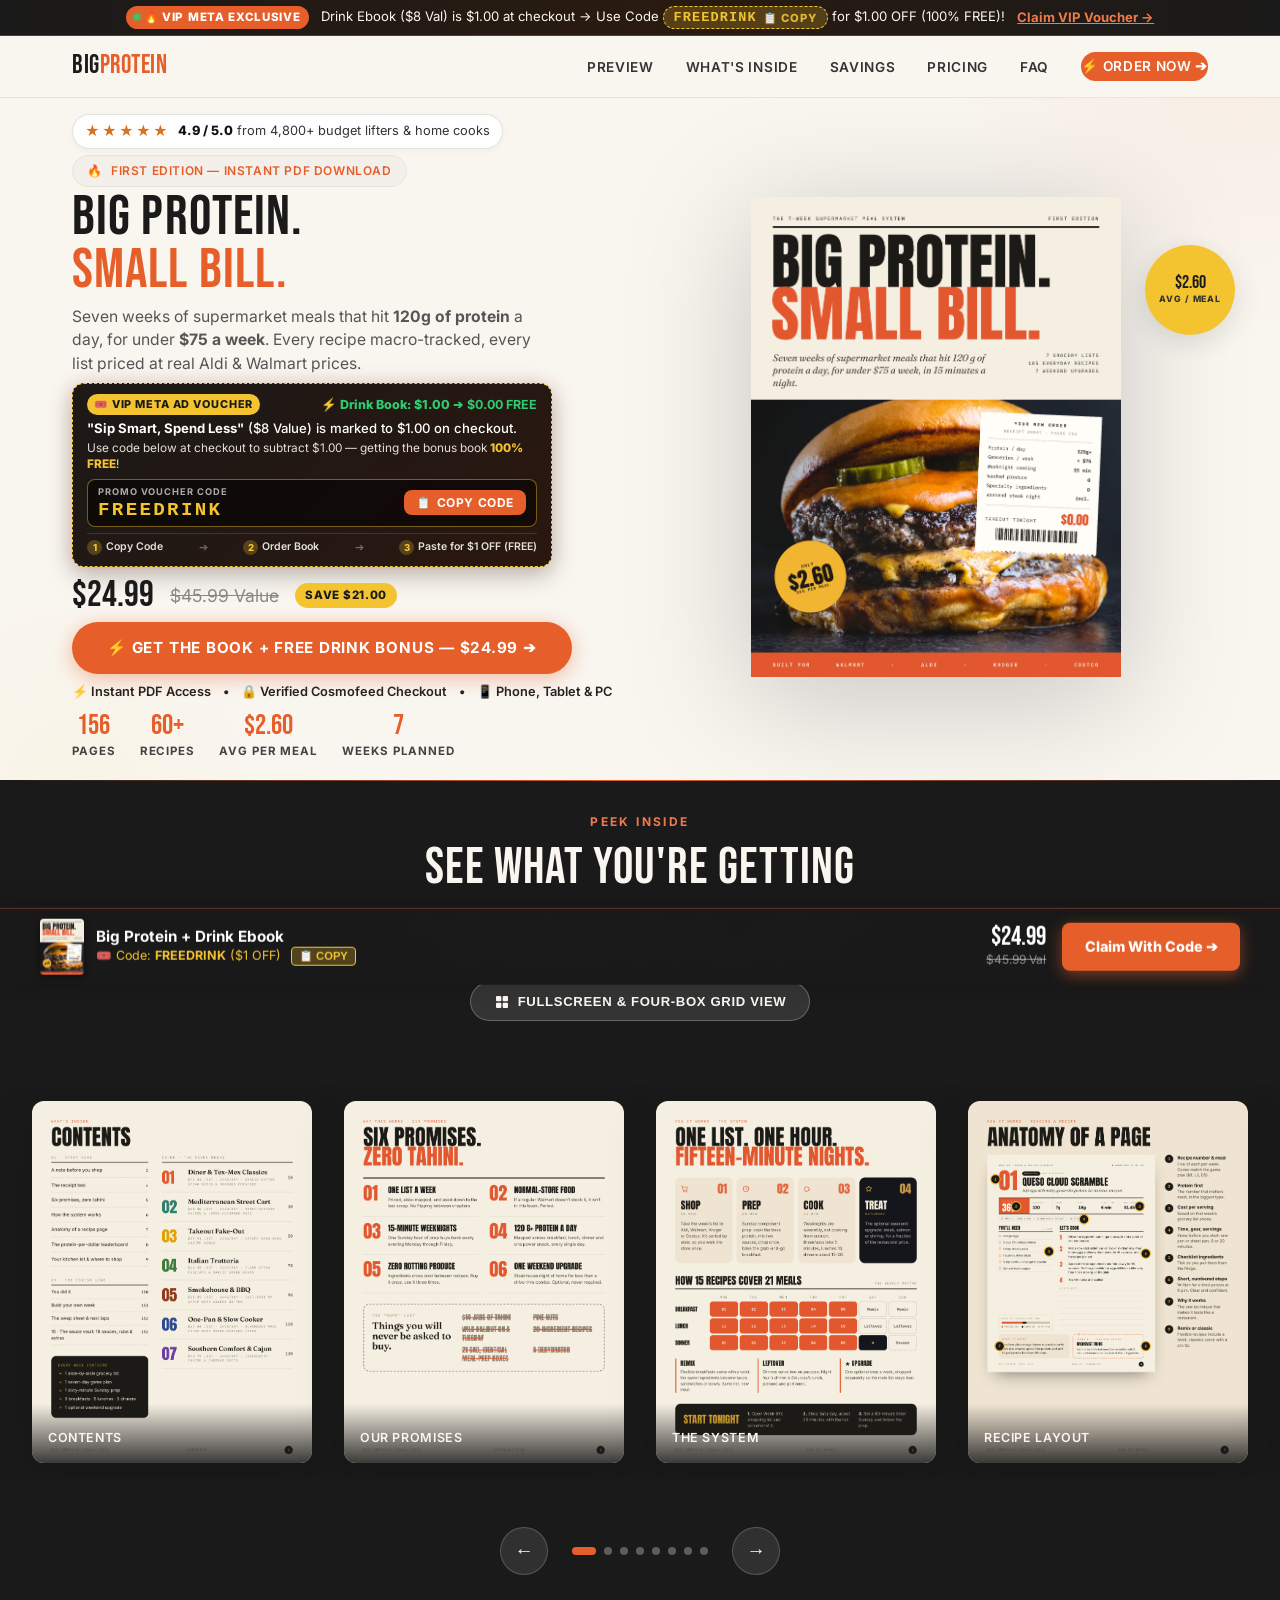
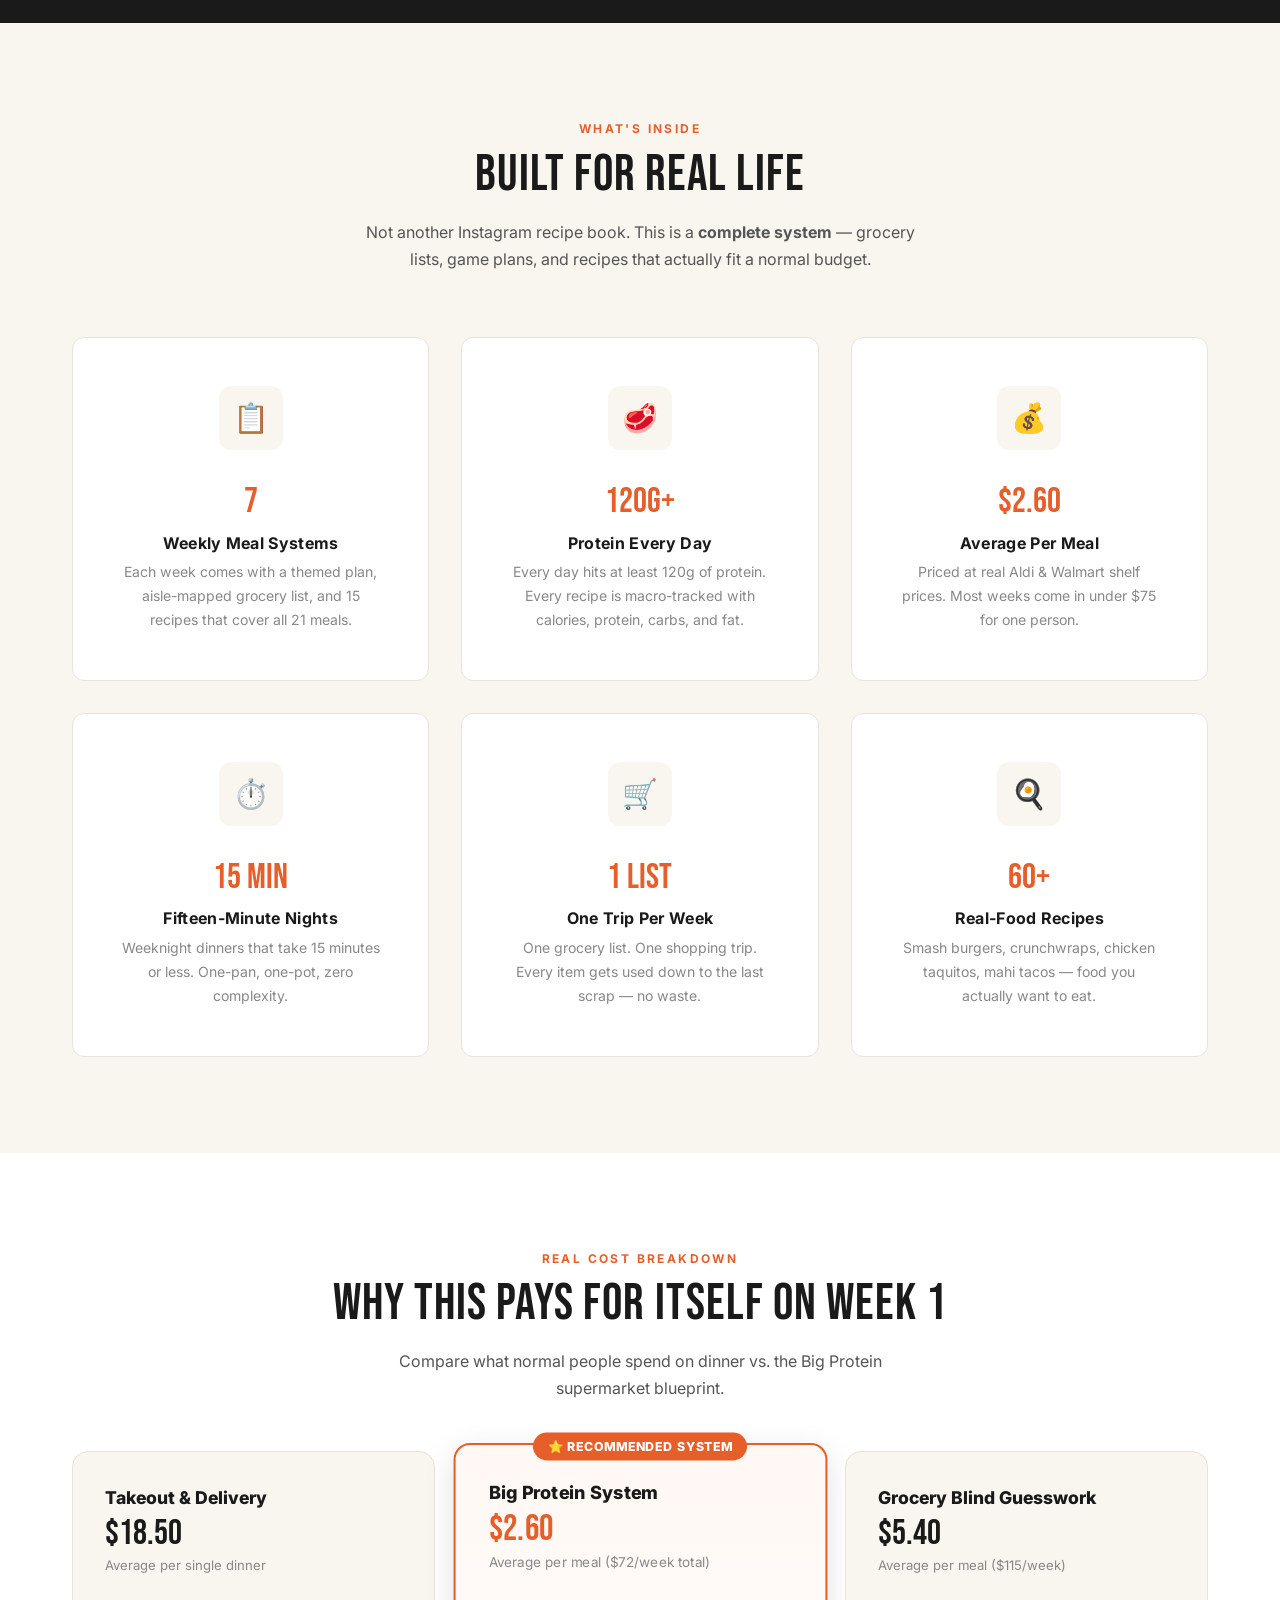
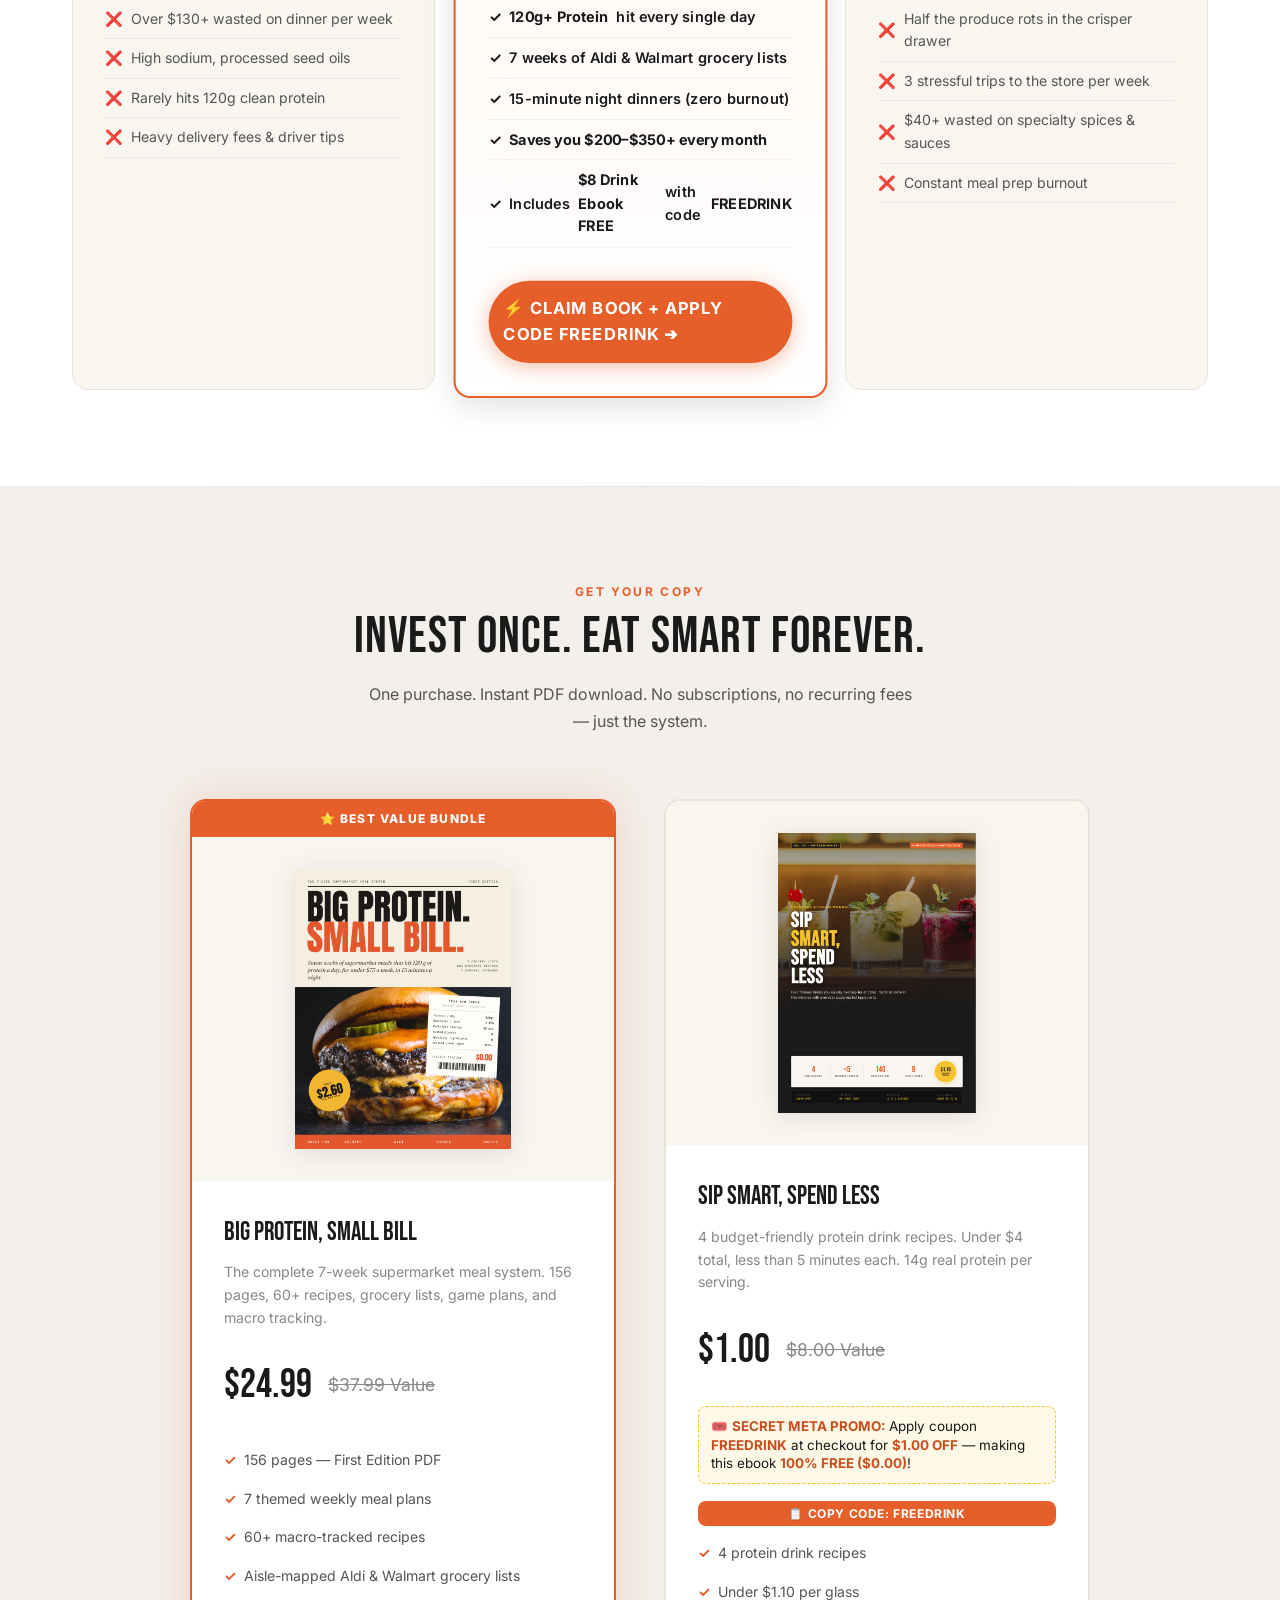
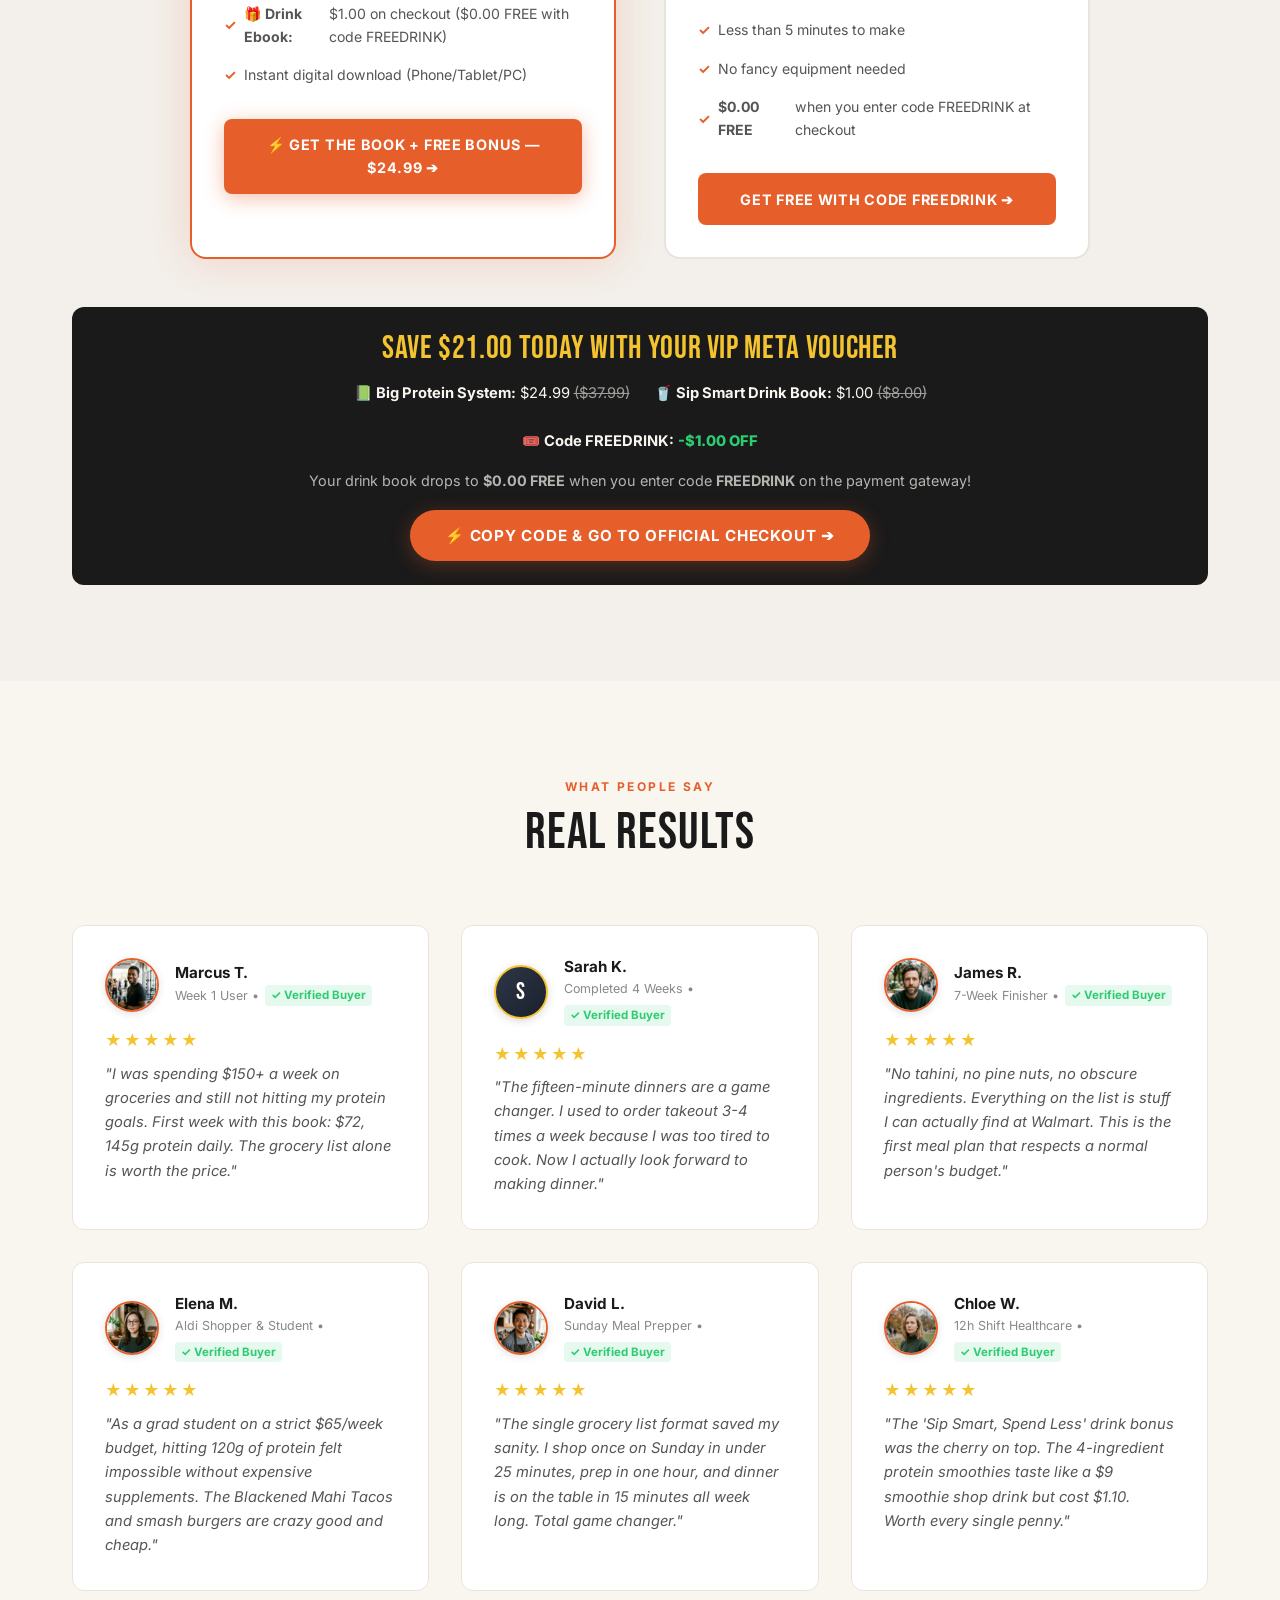
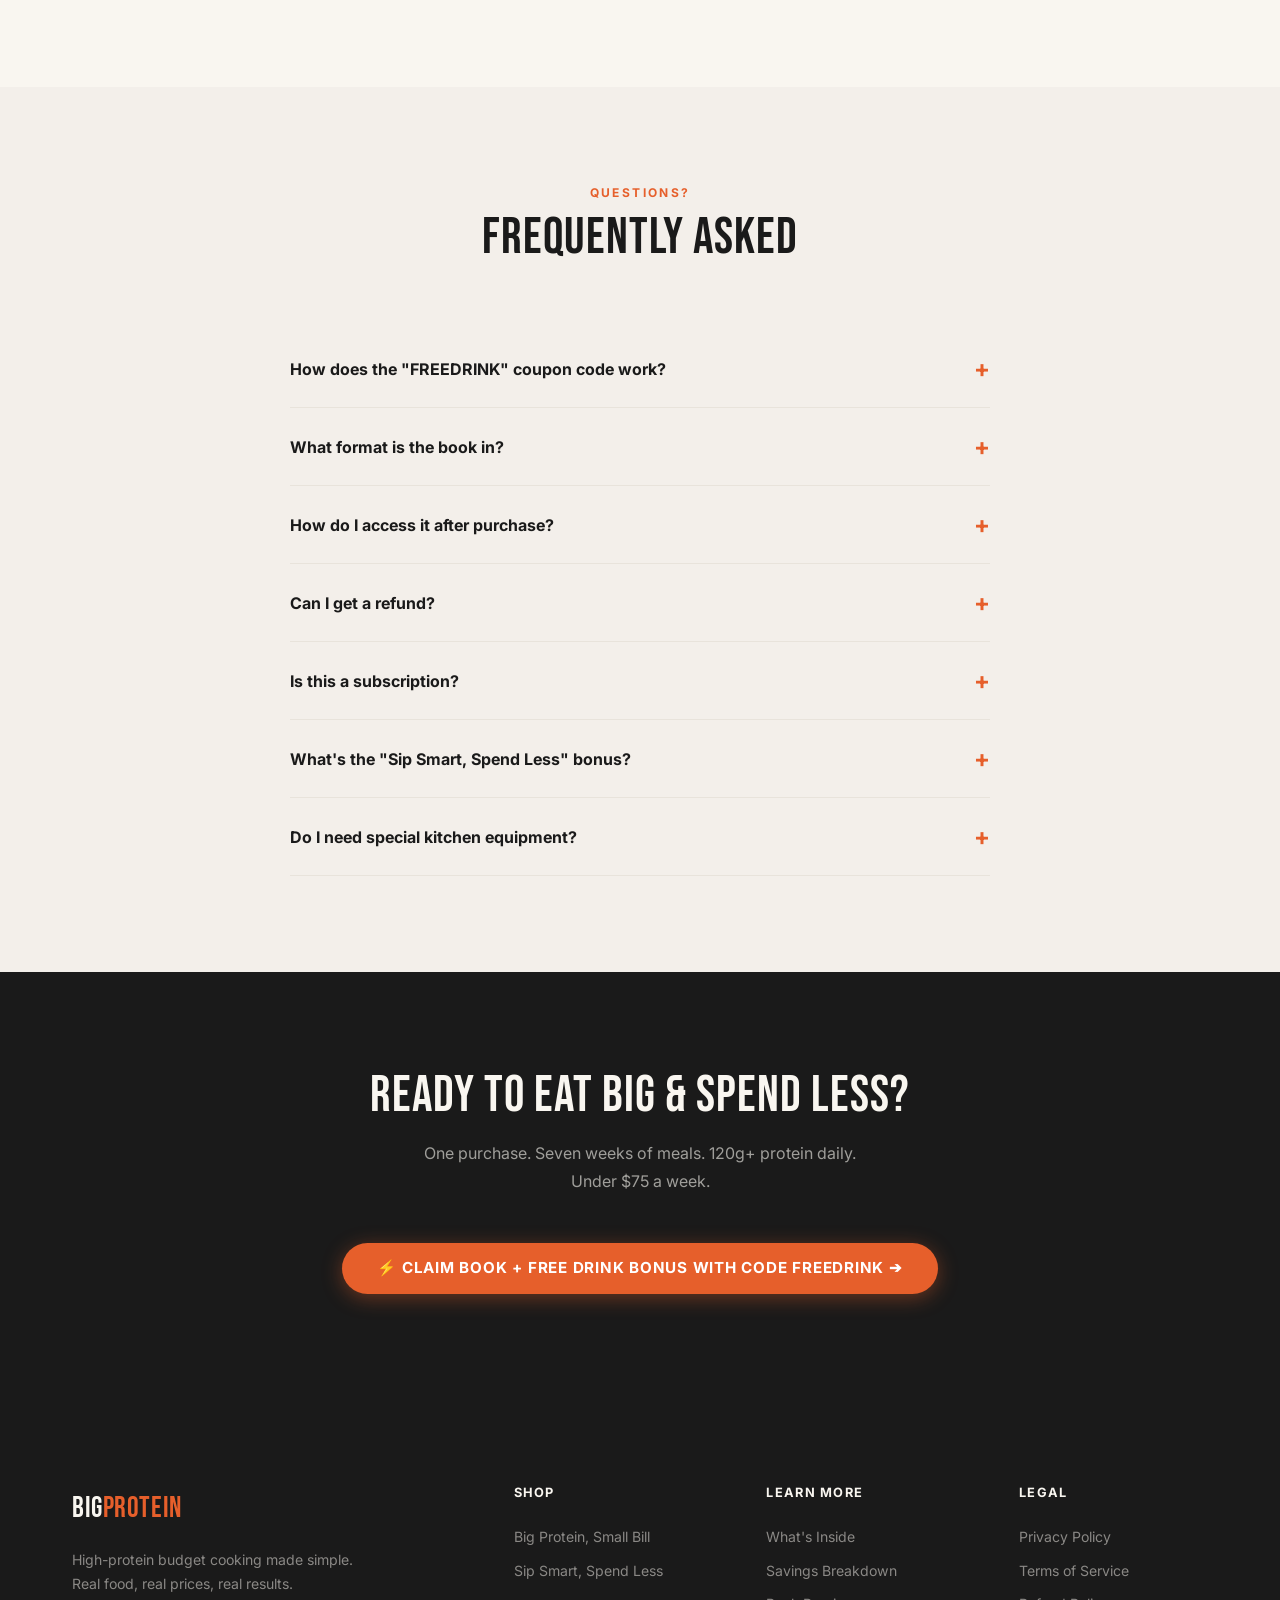
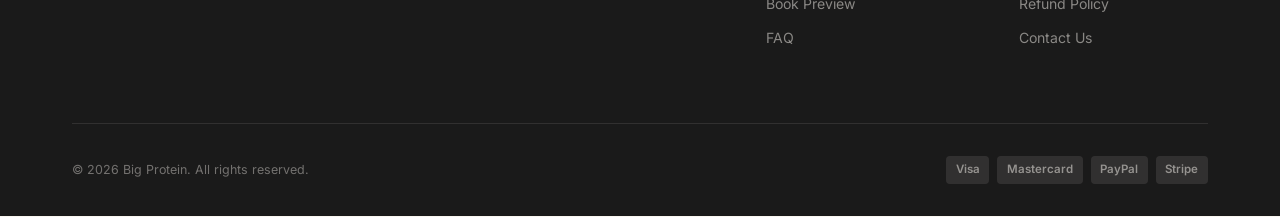
==== commit 9a5cc110: "Fix coupon text visibility, make header sticky, tighten hero vertical layout and spacing, and optimi" ====
--- a/index.html
+++ b/index.html
@@ -15,12 +15,16 @@
     <div class="funnel-announcement-inner">
       <div class="announcement-badge">
         <span class="announcement-pulse-dot"></span>
-        FLASH DEAL
+        🔥 VIP META EXCLUSIVE
       </div>
       <div class="announcement-text">
-        Order <strong>Big Protein, Small Bill</strong> today & get <em>Sip Smart, Spend Less</em> ($8.00 Value) <span class="free-tag">100% FREE</span>
-      </div>
-      <a href="https://superprofile.bio/vp/big-protein-small-bill" target="_blank" rel="noopener noreferrer" class="announcement-link">Claim Free Bonus Book →</a>
+        Drink Ebook ($8 Val) is $1.00 at checkout → Use Code
+        <button class="coupon-pill" onclick="copyCouponCode('FREEDRINK', this)" title="Click to copy coupon code">
+          FREEDRINK <span class="copy-hint">📋 Copy</span>
+        </button>
+        for $1.00 OFF (100% FREE)!
+      </div>
+      <a href="https://superprofile.bio/vp/big-protein-small-bill" target="_blank" rel="noopener noreferrer" class="announcement-link" onclick="handleCheckoutClick(event, this)">Claim VIP Voucher →</a>
     </div>
   </div>
 
@@ -68,23 +72,44 @@
           Seven weeks of supermarket meals that hit <strong>120g of protein</strong> a day, for under <strong>$75 a week</strong>. Every recipe macro-tracked, every list priced at real Aldi & Walmart prices.
         </p>
 
-        <!-- Irresistible Free Gift Offer Box -->
-        <div class="hero-offer-box">
-          <div class="hero-offer-icon">🎁</div>
-          <div class="hero-offer-text">
-            <strong>SPECIAL LAUNCH GIFT INCLUDED TODAY:</strong>
-            Get the <em>"Sip Smart, Spend Less"</em> protein drink ebook ($8.00 value) added 100% FREE!
+        <!-- Irresistible VIP Voucher Ticket Box -->
+        <div class="hero-voucher-card">
+          <div class="voucher-header">
+            <span class="voucher-badge">🎟️ VIP META AD VOUCHER</span>
+            <span class="voucher-discount-pill">⚡ Drink Book: $1.00 ➔ <strong>$0.00 FREE</strong></span>
+          </div>
+          <div class="voucher-title">
+            <em>"Sip Smart, Spend Less"</em> ($8 Value) is marked to $1.00 on checkout.
+          </div>
+          <div class="voucher-subtext">
+            Use code below at checkout to subtract $1.00 — getting the bonus book <strong>100% FREE</strong>!
+          </div>
+          <div class="voucher-code-row">
+            <div class="voucher-code-meta">
+              <span class="voucher-code-label">PROMO VOUCHER CODE</span>
+              <span class="voucher-code-val">FREEDRINK</span>
+            </div>
+            <button class="btn-copy-code" onclick="copyCouponCode('FREEDRINK', this)">
+              <span>📋</span> Copy Code
+            </button>
+          </div>
+          <div class="voucher-steps">
+            <span class="voucher-step"><span class="voucher-step-num">1</span> Copy Code</span>
+            <span class="voucher-step-arrow">➔</span>
+            <span class="voucher-step"><span class="voucher-step-num">2</span> Order Book</span>
+            <span class="voucher-step-arrow">➔</span>
+            <span class="voucher-step"><span class="voucher-step-num">3</span> Paste for $1 OFF (FREE)</span>
           </div>
         </div>
 
         <div class="hero-price">
           <span class="price-current">$24.99</span>
-          <span class="price-original">$37.99 Value</span>
-          <span class="price-save">Save $13.00</span>
-        </div>
-
-        <a href="https://superprofile.bio/vp/big-protein-small-bill" target="_blank" rel="noopener noreferrer" class="hero-cta funnel-btn-pulse">
-          ⚡ Get The Book + Free Bonus — $24.99 ➔
+          <span class="price-original">$45.99 Value</span>
+          <span class="price-save">Save $21.00</span>
+        </div>
+
+        <a href="https://superprofile.bio/vp/big-protein-small-bill" target="_blank" rel="noopener noreferrer" class="hero-cta funnel-btn-pulse" onclick="handleCheckoutClick(event, this)">
+          ⚡ Get The Book + Free Drink Bonus — $24.99 ➔
         </a>
 
         <div class="hero-trust-row">
@@ -295,10 +320,10 @@
             <li class="positive"><span class="icon">✓</span> 7 weeks of Aldi & Walmart grocery lists</li>
             <li class="positive"><span class="icon">✓</span> 15-minute night dinners (zero burnout)</li>
             <li class="positive"><span class="icon">✓</span> <strong>Saves you $200–$350+ every month</strong></li>
-            <li class="positive"><span class="icon">✓</span> Includes <strong>FREE $8 Bonus Drink Ebook</strong></li>
+            <li class="positive"><span class="icon">✓</span> Includes <strong>$8 Drink Ebook FREE</strong> with code <strong>FREEDRINK</strong></li>
           </ul>
-          <a href="https://superprofile.bio/vp/big-protein-small-bill" target="_blank" rel="noopener noreferrer" class="hero-cta funnel-btn-pulse" style="display:inline-flex; justify-content:center; width:100%; animation:none; font-size:1rem; padding:0.9rem; text-decoration:none;">
-            ⚡ Get The Book + Free Bonus — $24.99 ➔
+          <a href="https://superprofile.bio/vp/big-protein-small-bill" target="_blank" rel="noopener noreferrer" class="hero-cta funnel-btn-pulse" style="display:inline-flex; justify-content:center; width:100%; animation:none; font-size:1rem; padding:0.9rem; text-decoration:none;" onclick="handleCheckoutClick(event, this)">
+            ⚡ Claim Book + Apply Code FREEDRINK ➔
           </a>
         </div>
 
@@ -345,10 +370,10 @@
               <li>7 themed weekly meal plans</li>
               <li>60+ macro-tracked recipes</li>
               <li>Aisle-mapped Aldi & Walmart grocery lists</li>
-              <li><strong>🎁 FREE Bonus:</strong> Sip Smart, Spend Less ($8.00 Value)</li>
+              <li><strong>🎁 Drink Ebook:</strong> $1.00 on checkout ($0.00 FREE with code FREEDRINK)</li>
               <li>Instant digital download (Phone/Tablet/PC)</li>
             </ul>
-            <a href="https://superprofile.bio/vp/big-protein-small-bill" target="_blank" rel="noopener noreferrer" class="btn-add-cart funnel-btn-pulse">
+            <a href="https://superprofile.bio/vp/big-protein-small-bill" target="_blank" rel="noopener noreferrer" class="btn-add-cart funnel-btn-pulse" onclick="handleCheckoutClick(event, this)">
               ⚡ Get The Book + Free Bonus — $24.99 ➔
             </a>
           </div>
@@ -363,31 +388,39 @@
             <div class="pricing-card-title">Sip Smart, Spend Less</div>
             <p class="pricing-card-desc">4 budget-friendly protein drink recipes. Under $4 total, less than 5 minutes each. 14g real protein per serving.</p>
             <div class="pricing-card-price">
-              <span class="current">$8.00</span>
-              <span class="pricing-badge-free">FREE with Main Book</span>
-            </div>
+              <span class="current">$1.00</span>
+              <span class="original">$8.00 Value</span>
+            </div>
+            <div class="pricing-coupon-callout">
+              🎟️ <strong>SECRET META PROMO:</strong> Apply coupon <strong>FREEDRINK</strong> at checkout for <strong>$1.00 OFF</strong> — making this ebook <strong>100% FREE ($0.00)</strong>!
+            </div>
+            <button class="btn-copy-code" style="width:100%; margin-bottom:var(--space-sm); justify-content:center;" onclick="copyCouponCode('FREEDRINK', this)">
+              📋 Copy Code: FREEDRINK
+            </button>
             <ul class="pricing-card-features">
               <li>4 protein drink recipes</li>
               <li>Under $1.10 per glass</li>
               <li>Less than 5 minutes to make</li>
               <li>No fancy equipment needed</li>
-              <li><strong>FREE</strong> when you buy Big Protein, Small Bill</li>
+              <li><strong>$0.00 FREE</strong> when you enter code FREEDRINK at checkout</li>
             </ul>
-            <a href="https://superprofile.bio/vp/big-protein-small-bill" target="_blank" rel="noopener noreferrer" class="btn-add-cart">
-              Get FREE with Main Book — $24.99 ➔
+            <a href="https://superprofile.bio/vp/big-protein-small-bill" target="_blank" rel="noopener noreferrer" class="btn-add-cart" onclick="handleCheckoutClick(event, this)">
+              Get FREE with Code FREEDRINK ➔
             </a>
-            <a href="https://superprofile.bio/vp/big-protein-small-bill" target="_blank" rel="noopener noreferrer" class="btn-add-cart-solo">
-              Claim Complete Launch Pack ➔
-            </a>
           </div>
         </div>
       </div>
 
       <div class="savings-banner reveal">
-        <h3>$37.99 Total Value for Just $24.99</h3>
-        <p style="margin-bottom: var(--space-md);">Get both books and save $13.00 instantly. Click below to purchase securely through our official Cosmofeed / SuperProfile checkout.</p>
-        <a href="https://superprofile.bio/vp/big-protein-small-bill" target="_blank" rel="noopener noreferrer" class="hero-cta" style="display:inline-flex; text-decoration:none; padding: 0.85rem 2.2rem; font-size:0.95rem;">
-          ⚡ Claim Bundle On Official Checkout ➔
+        <h3>Save $21.00 Today With Your VIP Meta Voucher</h3>
+        <div style="display:flex; justify-content:center; gap:var(--space-lg); margin: var(--space-md) auto; flex-wrap:wrap; max-width:640px; font-size:0.92rem;">
+          <div>📗 <strong>Big Protein System:</strong> $24.99 <span style="text-decoration:line-through; opacity:0.6;">($37.99)</span></div>
+          <div>🥤 <strong>Sip Smart Drink Book:</strong> $1.00 <span style="text-decoration:line-through; opacity:0.6;">($8.00)</span></div>
+          <div>🎟️ <strong>Code FREEDRINK:</strong> <span style="color:var(--color-success); font-weight:800;">-$1.00 OFF</span></div>
+        </div>
+        <p style="margin-bottom: var(--space-md);">Your drink book drops to <strong>$0.00 FREE</strong> when you enter code <strong>FREEDRINK</strong> on the payment gateway!</p>
+        <a href="https://superprofile.bio/vp/big-protein-small-bill" target="_blank" rel="noopener noreferrer" class="hero-cta" style="display:inline-flex; text-decoration:none; padding: 0.85rem 2.2rem; font-size:0.95rem;" onclick="handleCheckoutClick(event, this)">
+          ⚡ Copy Code & Go to Official Checkout ➔
         </a>
       </div>
     </div>
@@ -494,6 +527,18 @@
       <div class="faq-list">
         <div class="faq-item reveal">
           <button class="faq-question">
+            How does the "FREEDRINK" coupon code work?
+            <span class="faq-icon">+</span>
+          </button>
+          <div class="faq-answer">
+            <div class="faq-answer-inner">
+              On our official payment gateway, the <em>"Sip Smart, Spend Less"</em> drink ebook is listed at just <strong>$1.00</strong> (discounted from $8.00). Simply paste coupon code <strong>FREEDRINK</strong> in the promo/coupon box at checkout, and $1.00 will be instantly deducted — giving you the entire drink cookbook <strong>100% FREE ($0.00)</strong>!
+            </div>
+          </div>
+        </div>
+
+        <div class="faq-item reveal">
+          <button class="faq-question">
             What format is the book in?
             <span class="faq-icon">+</span>
           </button>
@@ -574,8 +619,8 @@
       <p style="color: rgba(249,246,240,0.6); max-width: 480px; margin: 0 auto var(--space-2xl);">
         One purchase. Seven weeks of meals. 120g+ protein daily. Under $75 a week.
       </p>
-      <a href="https://superprofile.bio/vp/big-protein-small-bill" target="_blank" rel="noopener noreferrer" class="hero-cta funnel-btn-pulse" style="display:inline-flex; text-decoration:none; animation:none;">
-        ⚡ Get The Book + Free Bonus — $24.99 ➔
+      <a href="https://superprofile.bio/vp/big-protein-small-bill" target="_blank" rel="noopener noreferrer" class="hero-cta funnel-btn-pulse" style="display:inline-flex; text-decoration:none; animation:none;" onclick="handleCheckoutClick(event, this)">
+        ⚡ Claim Book + Free Drink Bonus With Code FREEDRINK ➔
       </a>
     </div>
   </section>
--- a/css/styles.css
+++ b/css/styles.css
@@ -62,7 +62,7 @@
 
   /* Layout */
   --max-width: 1200px;
-  --header-height: 72px;
+  --header-height: 62px;
 }
 
 /* --- Reset & Base --- */
@@ -160,12 +160,13 @@
 
 /* --- Header / Navigation --- */
 .site-header {
-  position: fixed;
+  position: sticky;
   top: 0;
   left: 0;
   right: 0;
+  width: 100%;
   height: var(--header-height);
-  background: rgba(249, 246, 240, 0.92);
+  background: rgba(249, 246, 240, 0.95);
   backdrop-filter: blur(20px);
   -webkit-backdrop-filter: blur(20px);
   border-bottom: 1px solid var(--color-cream-darker);
@@ -311,8 +312,8 @@
 
 /* --- Hero Section --- */
 .hero {
-  padding-top: calc(var(--header-height) + var(--space-4xl));
-  padding-bottom: var(--space-4xl);
+  padding-top: var(--space-md);
+  padding-bottom: 20px;
   background: var(--color-cream);
   position: relative;
   overflow: hidden;
@@ -348,7 +349,7 @@
   padding: 0 var(--space-xl);
   display: grid;
   grid-template-columns: 1fr 1fr;
-  gap: var(--space-3xl);
+  gap: var(--space-2xl);
   align-items: center;
 }
 
@@ -361,16 +362,16 @@
   display: inline-flex;
   align-items: center;
   gap: var(--space-sm);
-  padding: 0.4rem 1rem;
+  padding: 0.35rem 0.9rem;
   background: var(--color-cream-dark);
   border: 1px solid var(--color-cream-darker);
   border-radius: var(--radius-full);
-  font-size: 0.78rem;
+  font-size: 0.75rem;
   font-weight: 600;
   color: var(--color-primary);
   letter-spacing: 0.05em;
   text-transform: uppercase;
-  margin-bottom: var(--space-lg);
+  margin-bottom: var(--space-xs);
   animation: fadeInUp 0.6s ease-out;
 }
 
@@ -379,7 +380,9 @@
 }
 
 .hero h1 {
-  margin-bottom: var(--space-lg);
+  font-size: 3.5rem;
+  line-height: 0.95;
+  margin-bottom: 8px;
   animation: fadeInUp 0.6s ease-out 0.1s both;
 }
 
@@ -389,11 +392,11 @@
 }
 
 .hero-subtitle {
-  font-size: 1.15rem;
+  font-size: 0.98rem;
   color: var(--color-text-secondary);
-  margin-bottom: var(--space-xl);
+  margin-bottom: 8px;
   max-width: 480px;
-  line-height: 1.7;
+  line-height: 1.48;
   animation: fadeInUp 0.6s ease-out 0.2s both;
 }
 
@@ -401,29 +404,30 @@
   display: flex;
   align-items: center;
   gap: var(--space-md);
-  margin-bottom: var(--space-xl);
+  margin-bottom: 8px;
   animation: fadeInUp 0.6s ease-out 0.3s both;
 }
 
 .price-current {
   font-family: var(--font-display);
-  font-size: 3rem;
-  color: var(--color-charcoal);
+  font-size: 2.3rem;
+  color: var(--color-charcoal);
+  line-height: 1;
 }
 
 .price-original {
-  font-size: 1.3rem;
+  font-size: 1.1rem;
   color: var(--color-text-muted);
   text-decoration: line-through;
 }
 
 .price-save {
   display: inline-block;
-  padding: 0.25rem 0.75rem;
+  padding: 0.2rem 0.65rem;
   background: var(--color-accent);
   color: var(--color-charcoal);
   border-radius: var(--radius-full);
-  font-size: 0.75rem;
+  font-size: 0.72rem;
   font-weight: 800;
   letter-spacing: 0.05em;
   text-transform: uppercase;
@@ -435,13 +439,13 @@
   justify-content: center;
   text-decoration: none;
   gap: var(--space-sm);
-  padding: 1rem 2.5rem;
+  padding: 0.85rem 2.2rem;
   background: var(--color-primary);
   color: var(--color-white) !important;
   border: none;
   border-radius: var(--radius-full);
   font-family: var(--font-body);
-  font-size: 1rem;
+  font-size: 0.95rem;
   font-weight: 700;
   letter-spacing: 0.05em;
   text-transform: uppercase;
@@ -469,8 +473,8 @@
 
 .hero-stats {
   display: flex;
-  gap: var(--space-xl);
-  margin-top: var(--space-2xl);
+  gap: var(--space-lg);
+  margin-top: 10px;
   animation: fadeInUp 0.6s ease-out 0.5s both;
 }
 
@@ -480,18 +484,18 @@
 
 .hero-stat-number {
   font-family: var(--font-display);
-  font-size: 2rem;
+  font-size: 1.75rem;
   color: var(--color-primary);
   line-height: 1;
 }
 
 .hero-stat-label {
   font-size: 0.72rem;
-  font-weight: 600;
+  font-weight: 700;
   text-transform: uppercase;
   letter-spacing: 0.08em;
-  color: var(--color-text-muted);
-  margin-top: 4px;
+  color: #444444;
+  margin-top: 2px;
 }
 
 /* Hero Book */
@@ -505,7 +509,7 @@
 }
 
 .hero-book img {
-  max-height: 550px;
+  max-height: 480px;
   width: auto;
   filter: drop-shadow(0 20px 60px rgba(0, 0, 0, 0.2));
   transition: transform var(--transition-slow);
@@ -549,7 +553,7 @@
 
 /* --- Preview / Carousel Section --- */
 .preview-section {
-  padding: var(--space-4xl) 0;
+  padding: 32px 0 48px;
   background: var(--color-charcoal);
   position: relative;
   overflow: hidden;
@@ -2503,15 +2507,15 @@
   .hero-inner {
     grid-template-columns: 1fr;
     text-align: center;
-    gap: var(--space-2xl);
+    gap: var(--space-lg);
   }
 
   .hero-content {
+    order: 0;
+  }
+
+  .hero-book {
     order: 1;
-  }
-
-  .hero-book {
-    order: 0;
   }
 
   .hero-subtitle {
@@ -2531,6 +2535,15 @@
     margin: 0 auto;
   }
 
+  .hero-trust-row {
+    justify-content: center;
+  }
+
+  .hero-voucher-card {
+    margin-left: auto;
+    margin-right: auto;
+  }
+
   .features-grid {
     grid-template-columns: repeat(2, 1fr);
   }
@@ -2541,7 +2554,7 @@
   }
 
   .hero-book img {
-    max-height: 400px;
+    max-height: 320px;
   }
 }
 
@@ -2660,8 +2673,8 @@
 .funnel-announcement-bar {
   background: linear-gradient(90deg, #1A1A1A 0%, #2A1A10 50%, #1A1A1A 100%);
   color: var(--color-white);
-  padding: 10px 1rem;
-  font-size: 0.85rem;
+  padding: 6px 1rem;
+  font-size: 0.82rem;
   border-bottom: 1px solid rgba(230, 95, 43, 0.4);
   position: relative;
   z-index: 1001;
@@ -2742,59 +2755,342 @@
   display: inline-flex;
   align-items: center;
   gap: 8px;
-  background: rgba(255, 255, 255, 0.08);
-  border: 1px solid rgba(255, 255, 255, 0.15);
-  padding: 6px 14px;
+  background: rgba(255, 255, 255, 0.9);
+  border: 1px solid rgba(26, 26, 26, 0.12);
+  padding: 5px 12px;
   border-radius: var(--radius-full);
+  margin-bottom: 6px;
+  font-size: 0.8rem;
+  color: #1A1A1A;
+  box-shadow: 0 2px 6px rgba(0, 0, 0, 0.04);
+}
+
+.hero-social-proof .stars {
+  color: #D9721E;
+  letter-spacing: 2px;
+  font-size: 0.88rem;
+}
+
+.hero-social-proof .rating-text {
+  color: #333333;
+}
+
+.hero-social-proof .rating-text strong {
+  color: #111111;
+  font-weight: 800;
+}
+
+/* --- VIP Coupon Voucher & Gamified Funnel Styles --- */
+.coupon-pill {
+  display: inline-flex;
+  align-items: center;
+  gap: 6px;
+  background: rgba(244, 196, 48, 0.22);
+  border: 1px dashed var(--color-accent);
+  color: var(--color-accent);
+  padding: 3px 10px;
+  border-radius: var(--radius-full);
+  font-family: monospace;
+  font-weight: 800;
+  font-size: 0.85rem;
+  letter-spacing: 0.08em;
+  cursor: pointer;
+  transition: all var(--transition-fast);
+  vertical-align: middle;
+}
+
+.coupon-pill:hover {
+  background: var(--color-accent);
+  color: var(--color-charcoal);
+  transform: translateY(-1px);
+  box-shadow: 0 0 12px rgba(244, 196, 48, 0.5);
+}
+
+.coupon-pill .copy-hint {
+  font-family: var(--font-body);
+  font-size: 0.7rem;
+  opacity: 0.9;
+  text-transform: uppercase;
+}
+
+/* Hero VIP Voucher Ticket (Tightened, Clean & 100% Readable) */
+.hero-voucher-card {
+  background: linear-gradient(135deg, #1C1917 0%, #2A170F 100%);
+  border: 1.5px dashed var(--color-accent);
+  border-radius: var(--radius-lg);
+  padding: 10px 14px;
+  margin-bottom: 10px;
+  max-width: 480px;
+  position: relative;
+  box-shadow: 0 8px 24px rgba(0, 0, 0, 0.25), 0 0 20px rgba(230, 95, 43, 0.15);
+  animation: fadeInUp 0.6s ease-out 0.25s both;
+  backdrop-filter: blur(8px);
+  color: #FFFFFF !important;
+}
+
+.voucher-header {
+  display: flex;
+  align-items: center;
+  justify-content: space-between;
+  gap: 6px;
+  margin-bottom: 5px;
+  flex-wrap: wrap;
+}
+
+.voucher-badge {
+  background: var(--color-accent);
+  color: #1A1A1A !important;
+  font-size: 0.68rem;
+  font-weight: 800;
+  letter-spacing: 0.08em;
+  text-transform: uppercase;
+  padding: 2px 7px;
+  border-radius: var(--radius-full);
+  display: inline-flex;
+  align-items: center;
+  gap: 4px;
+}
+
+.voucher-discount-pill {
+  color: #2ECC71 !important;
+  font-weight: 800;
+  font-size: 0.78rem;
+  display: inline-flex;
+  align-items: center;
+  gap: 4px;
+}
+
+.voucher-title {
+  color: #FFFFFF !important;
+  font-size: 0.82rem;
+  line-height: 1.35;
+  margin-bottom: 3px;
+  font-weight: 500;
+}
+
+.voucher-title em {
+  color: #FFFFFF !important;
+  font-style: normal;
+  font-weight: 700;
+}
+
+.voucher-title strong {
+  color: var(--color-accent) !important;
+  font-weight: 800;
+}
+
+.voucher-subtext {
+  color: rgba(249, 246, 240, 0.9) !important;
+  font-size: 0.74rem;
+  line-height: 1.35;
+  margin-bottom: 6px;
+}
+
+.voucher-subtext strong {
+  color: var(--color-accent) !important;
+  font-weight: 800;
+}
+
+.voucher-code-row {
+  display: flex;
+  align-items: center;
+  justify-content: space-between;
+  gap: 8px;
+  background: rgba(0, 0, 0, 0.55);
+  border: 1px solid rgba(244, 196, 48, 0.45);
+  border-radius: var(--radius-md);
+  padding: 5px 10px;
+  margin-bottom: 6px;
+}
+
+.voucher-code-meta {
+  display: flex;
+  flex-direction: column;
+}
+
+.voucher-code-label {
+  font-size: 0.58rem;
+  text-transform: uppercase;
+  letter-spacing: 0.1em;
+  color: rgba(255, 255, 255, 0.65) !important;
+  font-weight: 700;
+}
+
+.voucher-code-val {
+  font-family: monospace;
+  font-size: 1.2rem;
+  font-weight: 900;
+  color: var(--color-accent) !important;
+  letter-spacing: 0.12em;
+  user-select: all;
+  line-height: 1.1;
+}
+
+.btn-copy-code {
+  background: var(--color-primary);
+  color: #FFFFFF !important;
+  border: none;
+  padding: 5px 12px;
+  border-radius: var(--radius-md);
+  font-family: var(--font-body);
+  font-size: 0.75rem;
+  font-weight: 700;
+  letter-spacing: 0.05em;
+  text-transform: uppercase;
+  cursor: pointer;
+  display: inline-flex;
+  align-items: center;
+  gap: 5px;
+  transition: all var(--transition-fast);
+  white-space: nowrap;
+}
+
+.btn-copy-code:hover {
+  background: var(--color-primary-dark);
+  transform: translateY(-1px);
+}
+
+.btn-copy-code.copied {
+  background: var(--color-success) !important;
+  color: #FFFFFF !important;
+}
+
+.voucher-note {
+  font-size: 0.74rem;
+  color: rgba(249, 246, 240, 0.9) !important;
+  margin-bottom: 5px;
+  line-height: 1.3;
+}
+
+.voucher-note strong {
+  color: var(--color-accent) !important;
+}
+
+.voucher-steps {
+  display: flex;
+  align-items: center;
+  justify-content: space-between;
+  gap: 4px;
+  padding-top: 5px;
+  border-top: 1px solid rgba(255, 255, 255, 0.12);
+}
+
+.voucher-step {
+  display: flex;
+  align-items: center;
+  gap: 4px;
+  font-size: 0.66rem;
+  color: rgba(249, 246, 240, 0.9) !important;
+  font-weight: 600;
+}
+
+.voucher-step-num {
+  width: 15px;
+  height: 15px;
+  border-radius: 50%;
+  background: rgba(244, 196, 48, 0.25);
+  color: var(--color-accent) !important;
+  display: flex;
+  align-items: center;
+  justify-content: center;
+  font-size: 0.6rem;
+  font-weight: 800;
+  flex-shrink: 0;
+}
+
+.voucher-step-arrow {
+  color: rgba(255, 255, 255, 0.35);
+  font-size: 0.68rem;
+}
+
+/* Global Floating Copy Notification Toast */
+.copy-floating-toast {
+  position: fixed;
+  top: 24px;
+  left: 50%;
+  transform: translateX(-50%) translateY(-100px);
+  background: #1A1A1A;
+  color: var(--color-white);
+  border: 1.5px solid var(--color-success);
+  padding: 12px 22px;
+  border-radius: var(--radius-full);
+  box-shadow: 0 10px 30px rgba(0, 0, 0, 0.45);
+  display: flex;
+  align-items: center;
+  gap: 10px;
+  font-size: 0.88rem;
+  font-weight: 600;
+  z-index: 9999;
+  opacity: 0;
+  pointer-events: none;
+  transition: all 0.35s cubic-bezier(0.34, 1.56, 0.64, 1);
+}
+
+.copy-floating-toast.show {
+  transform: translateX(-50%) translateY(0);
+  opacity: 1;
+}
+
+.copy-floating-toast .toast-icon {
+  width: 22px;
+  height: 22px;
+  background: var(--color-success);
+  color: var(--color-white);
+  border-radius: 50%;
+  display: inline-flex;
+  align-items: center;
+  justify-content: center;
+  font-size: 0.75rem;
+  font-weight: 900;
+}
+
+.copy-floating-toast strong {
+  color: var(--color-accent);
+}
+
+/* Sticky Bottom Bar Copy Chip */
+.sticky-copy-chip {
+  background: rgba(244, 196, 48, 0.25);
+  border: 1px solid var(--color-accent);
+  color: var(--color-accent);
+  font-size: 0.7rem;
+  font-weight: 800;
+  padding: 2px 7px;
+  border-radius: var(--radius-sm);
+  cursor: pointer;
+  text-transform: uppercase;
+  margin-left: 6px;
+  transition: all var(--transition-fast);
+}
+
+.sticky-copy-chip:hover {
+  background: var(--color-accent);
+  color: var(--color-charcoal);
+}
+
+.sticky-copy-chip.copied {
+  background: var(--color-success);
+  border-color: var(--color-success);
+  color: var(--color-white);
+}
+
+.pricing-coupon-callout {
+  background: rgba(244, 196, 48, 0.12);
+  border: 1px dashed var(--color-accent);
+  border-radius: var(--radius-md);
+  padding: 10px 12px;
   margin-bottom: var(--space-md);
-  font-size: 0.82rem;
-  color: var(--color-cream);
-  backdrop-filter: blur(4px);
-}
-
-.hero-social-proof .stars {
-  color: var(--color-accent);
-  letter-spacing: 2px;
-  font-size: 0.9rem;
-}
-
-.hero-social-proof .rating-text strong {
-  color: var(--color-white);
+  font-size: 0.84rem;
+  line-height: 1.4;
+  color: var(--color-charcoal);
+}
+
+.pricing-coupon-callout strong {
+  color: var(--color-primary-dark);
 }
 
 .hero-offer-box {
-  background: rgba(230, 95, 43, 0.12);
-  border: 1.5px solid var(--color-primary);
-  border-radius: var(--radius-lg);
-  padding: 12px 16px;
-  margin-bottom: var(--space-lg);
-  display: flex;
-  align-items: center;
-  gap: 12px;
-  max-width: 480px;
-}
-
-.hero-offer-icon {
-  font-size: 1.8rem;
-  flex-shrink: 0;
-  animation: giftBounce 2s infinite ease-in-out;
-}
-
-@keyframes giftBounce {
-  0%, 100% { transform: translateY(0); }
-  50% { transform: translateY(-4px); }
-}
-
-.hero-offer-text {
-  font-size: 0.85rem;
-  color: var(--color-cream);
-  line-height: 1.4;
-}
-
-.hero-offer-text strong {
-  color: var(--color-accent);
-  display: block;
-  font-size: 0.92rem;
+  display: none;
 }
 
 .funnel-btn-pulse {
@@ -2811,10 +3107,11 @@
 .hero-trust-row {
   display: flex;
   align-items: center;
-  gap: 14px;
-  margin-top: var(--space-md);
-  font-size: 0.78rem;
-  color: rgba(249, 246, 240, 0.7);
+  gap: 12px;
+  margin-top: 8px;
+  font-size: 0.8rem;
+  color: #444444;
+  font-weight: 600;
   flex-wrap: wrap;
 }
 
@@ -2822,6 +3119,7 @@
   display: inline-flex;
   align-items: center;
   gap: 4px;
+  color: #222222;
 }
 
 /* --- 3. Comparison Section: Why This Saves You Hundreds --- */
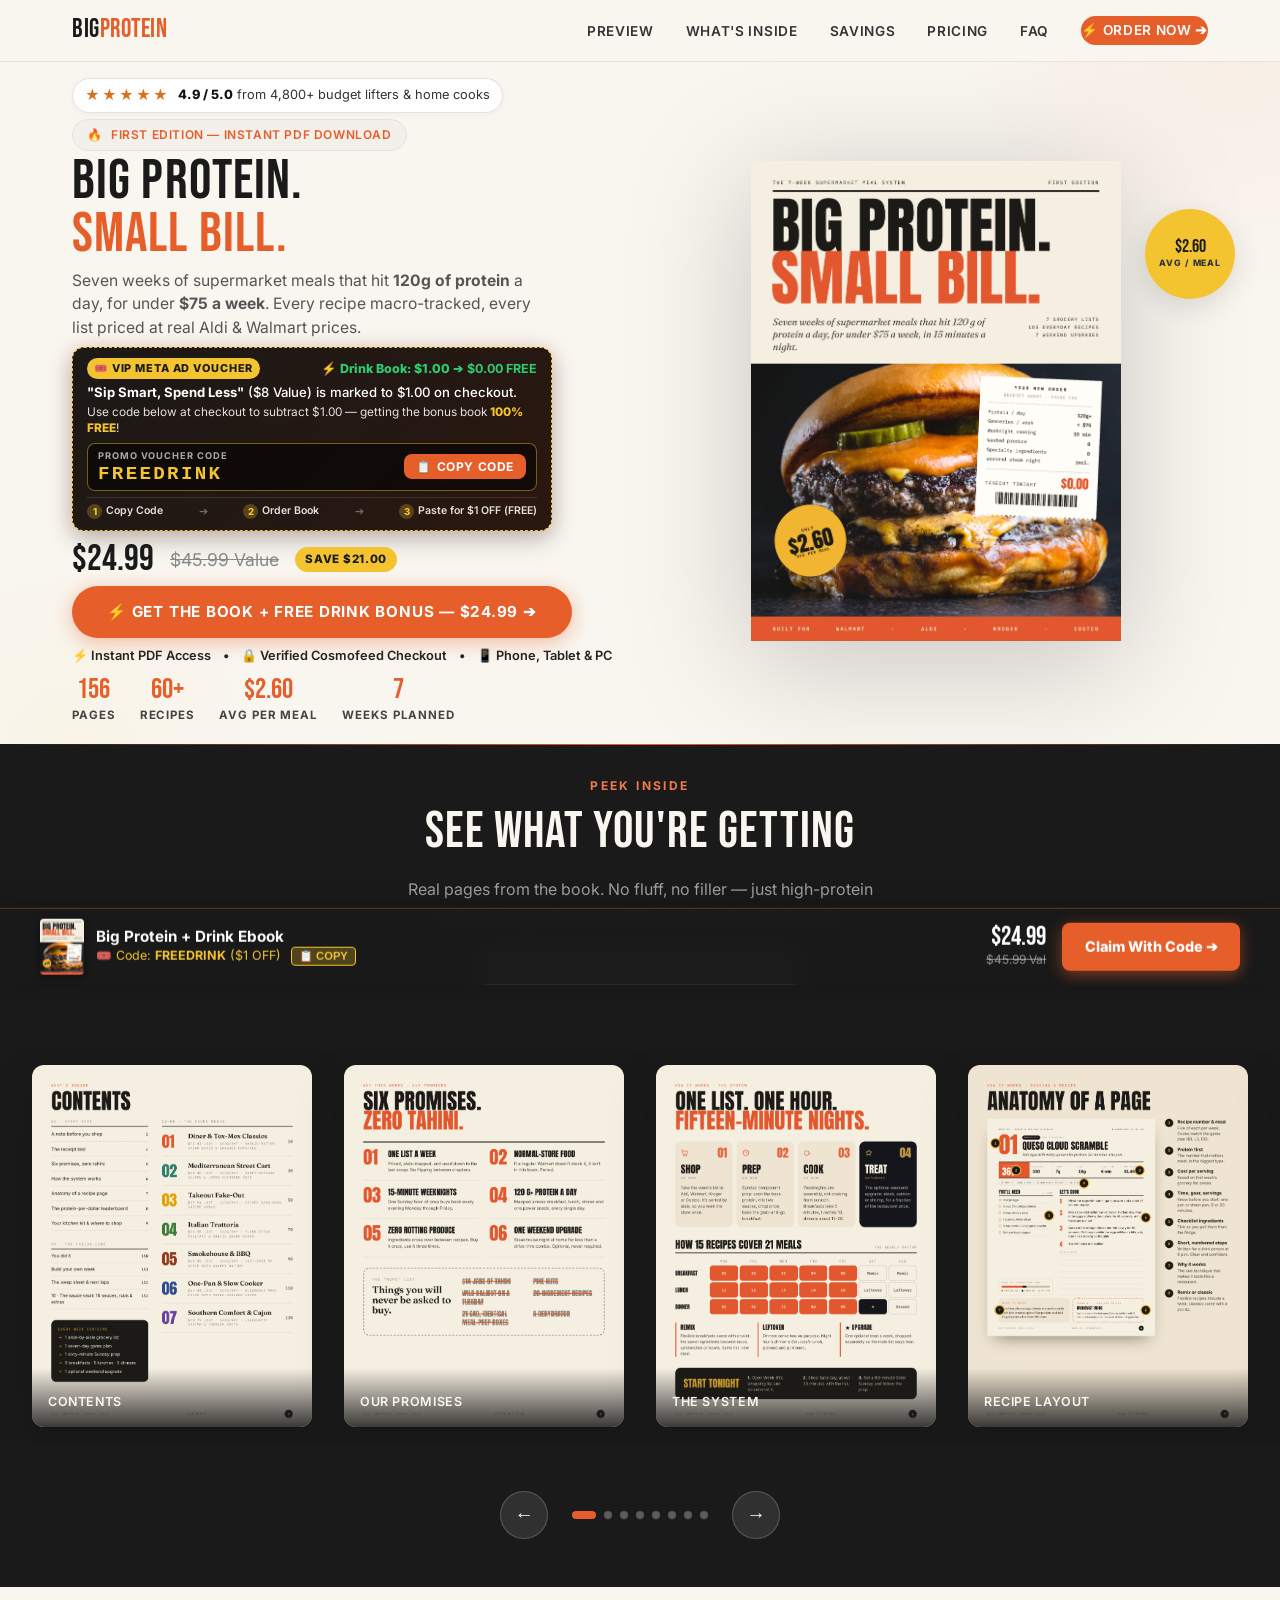
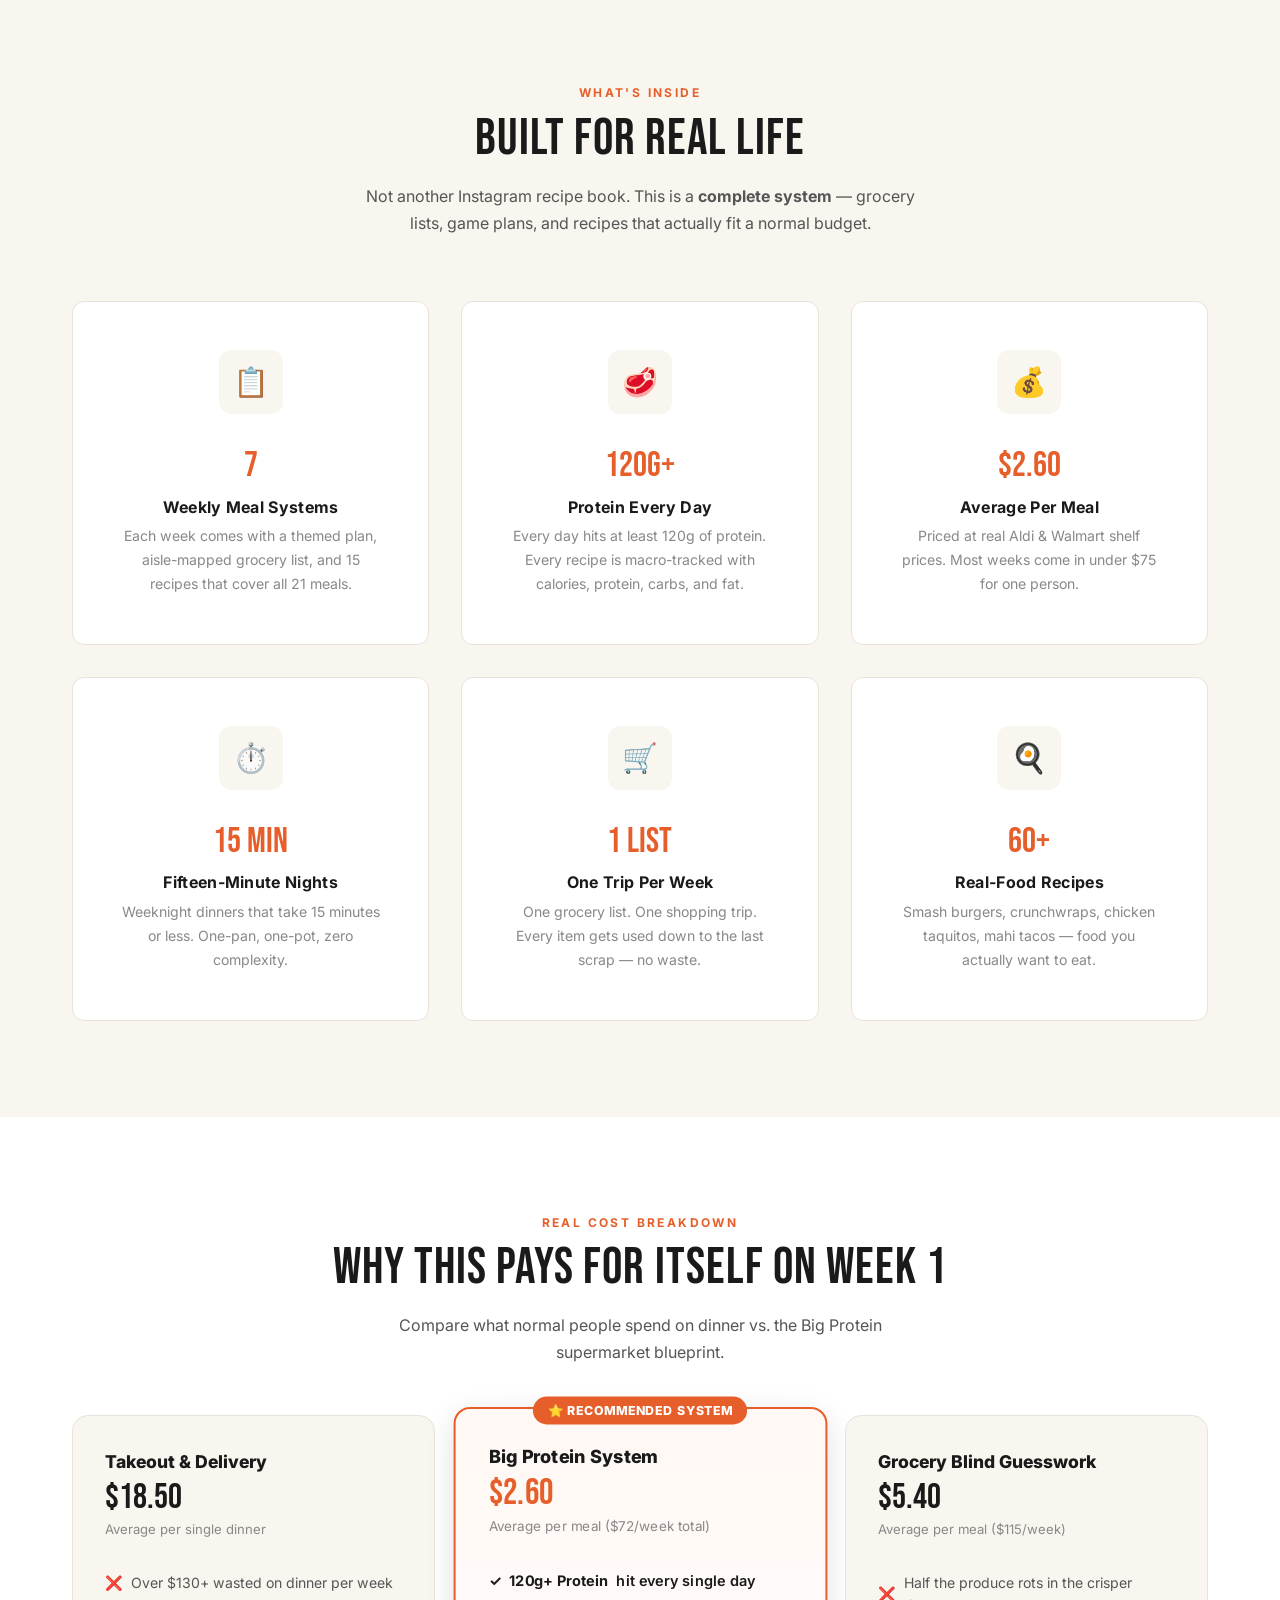
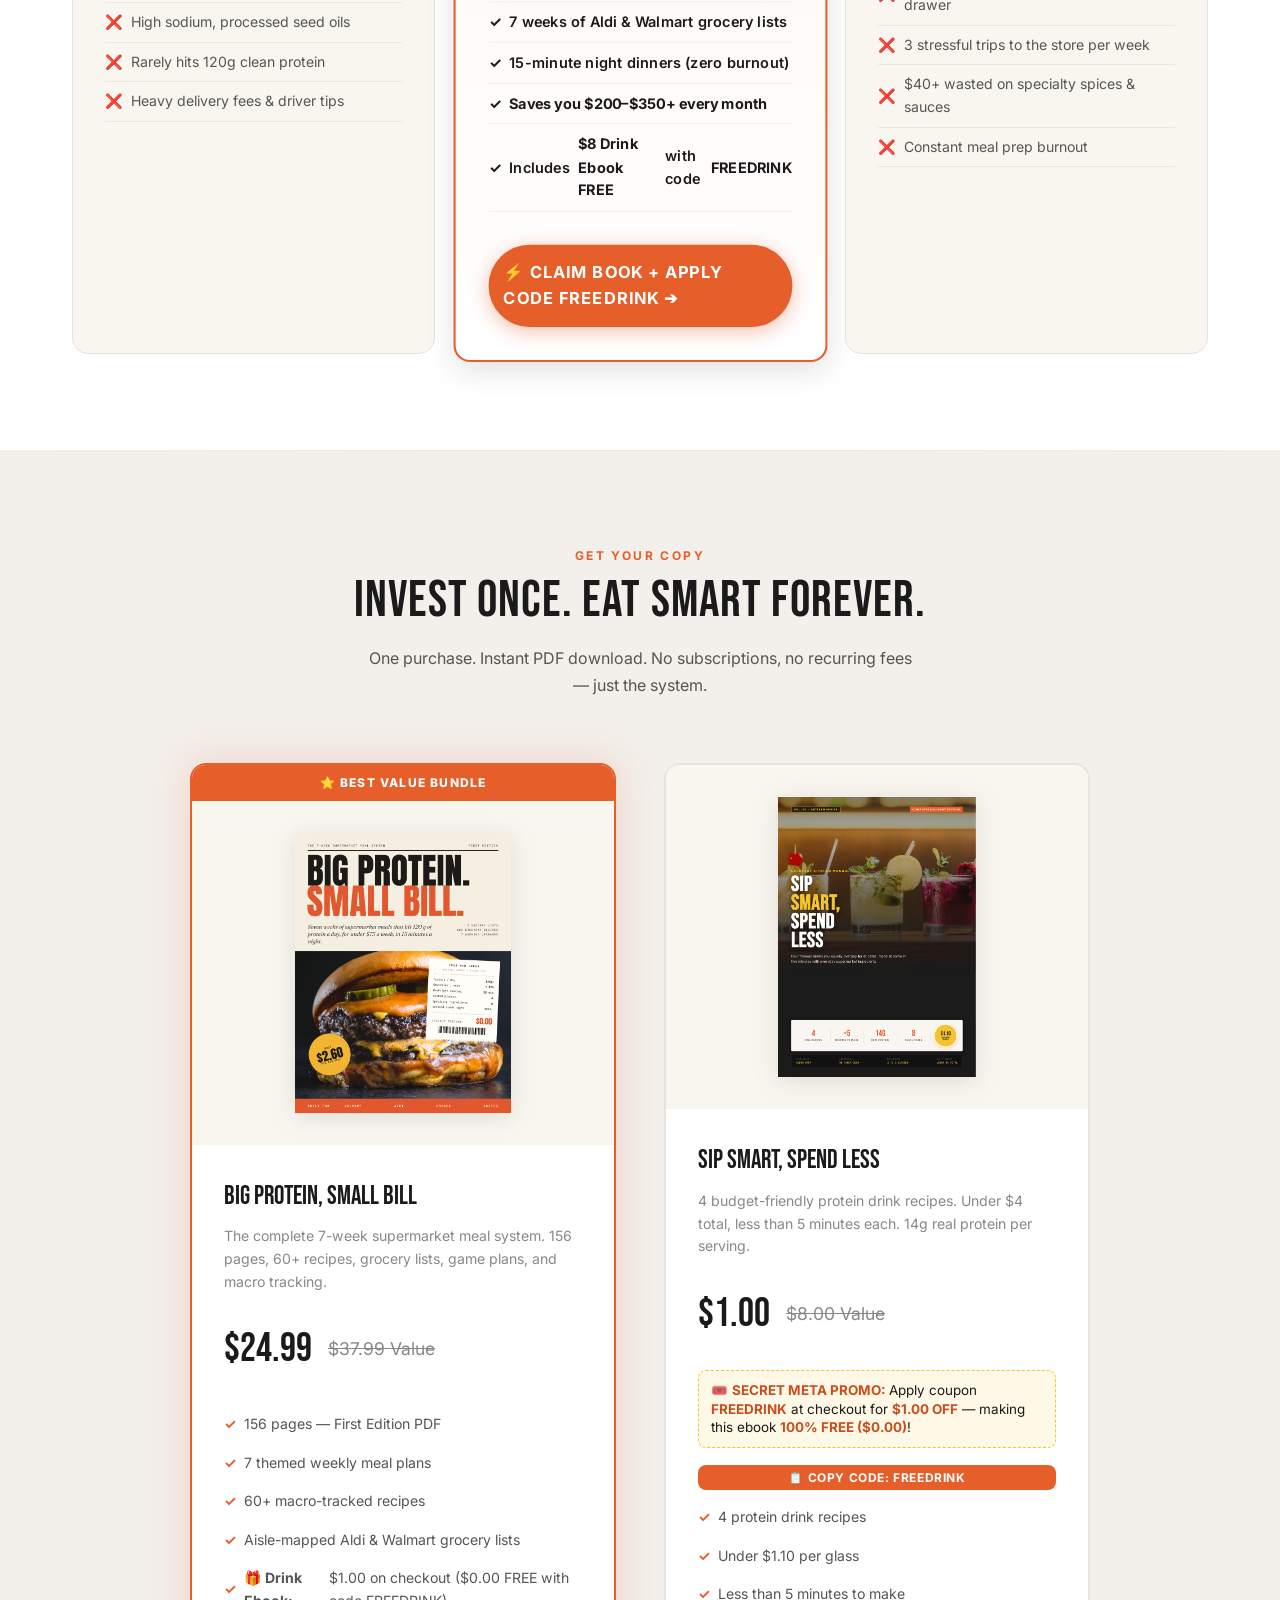
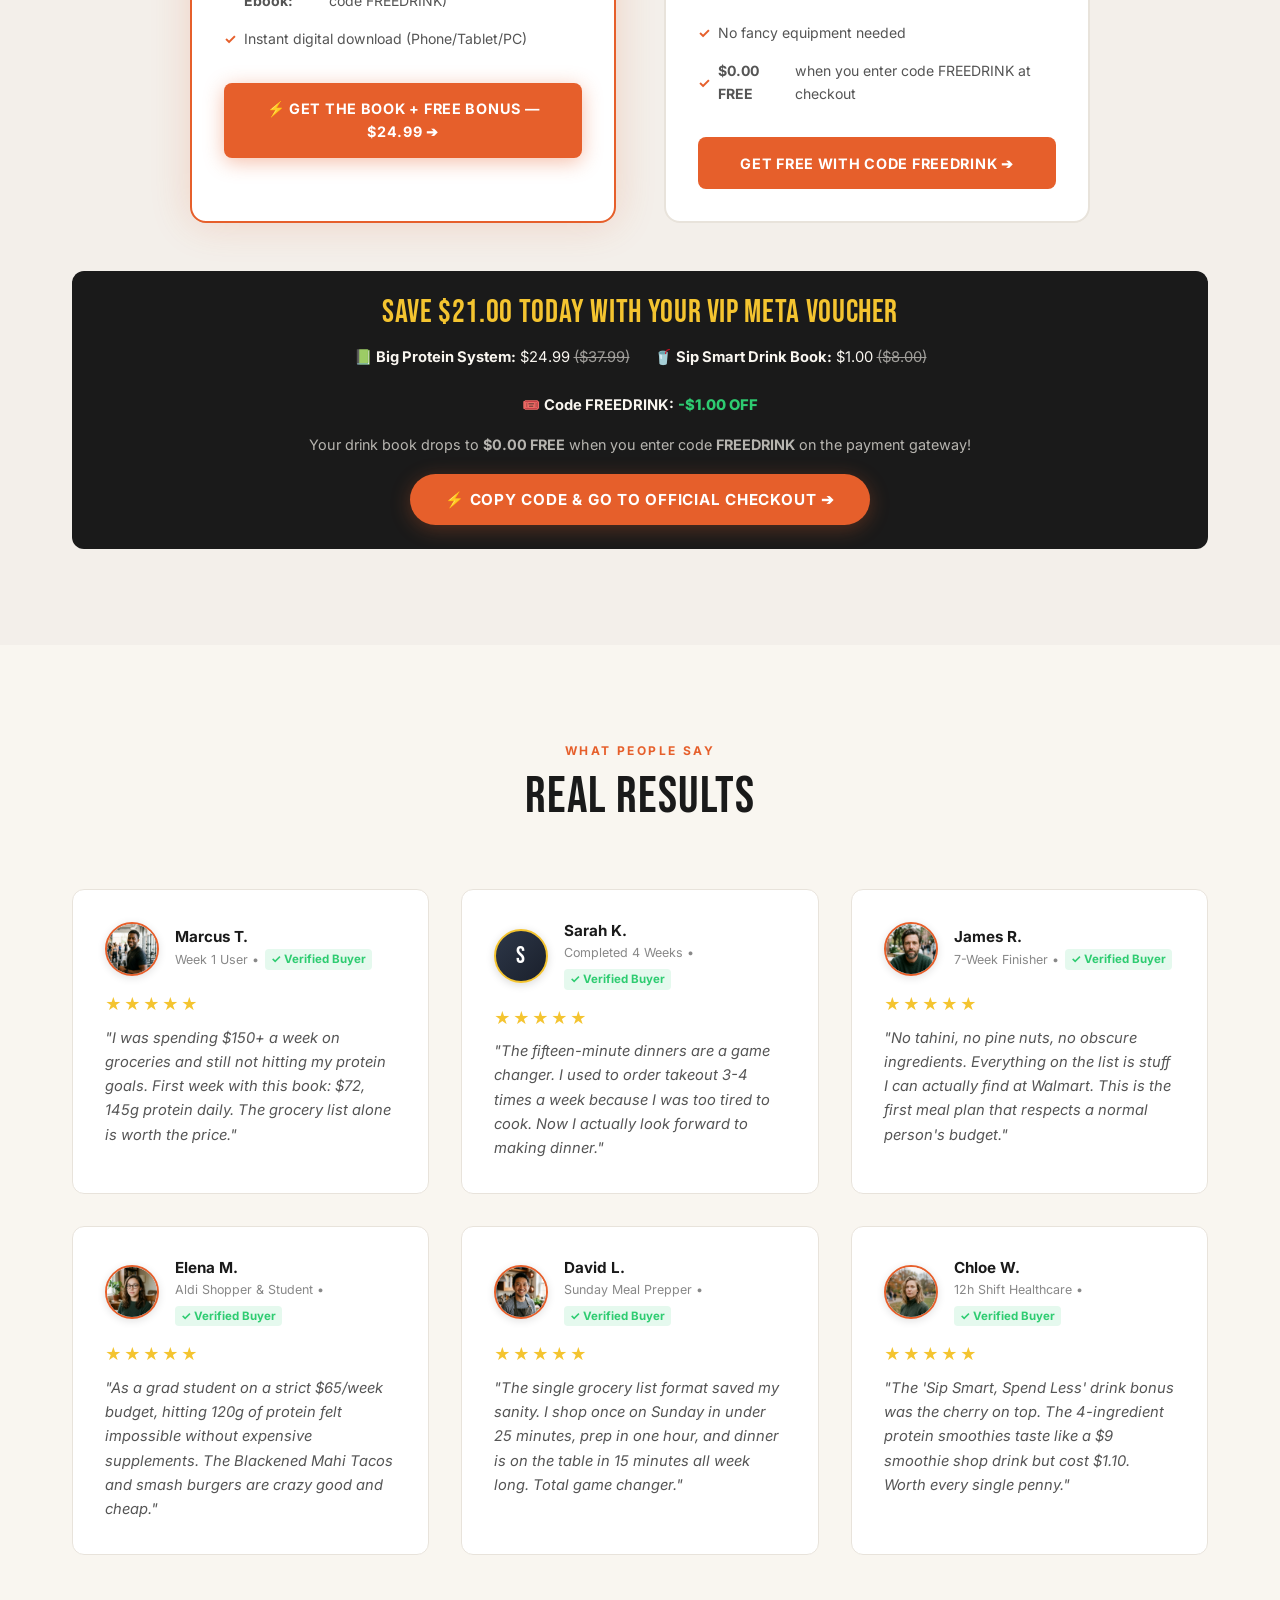
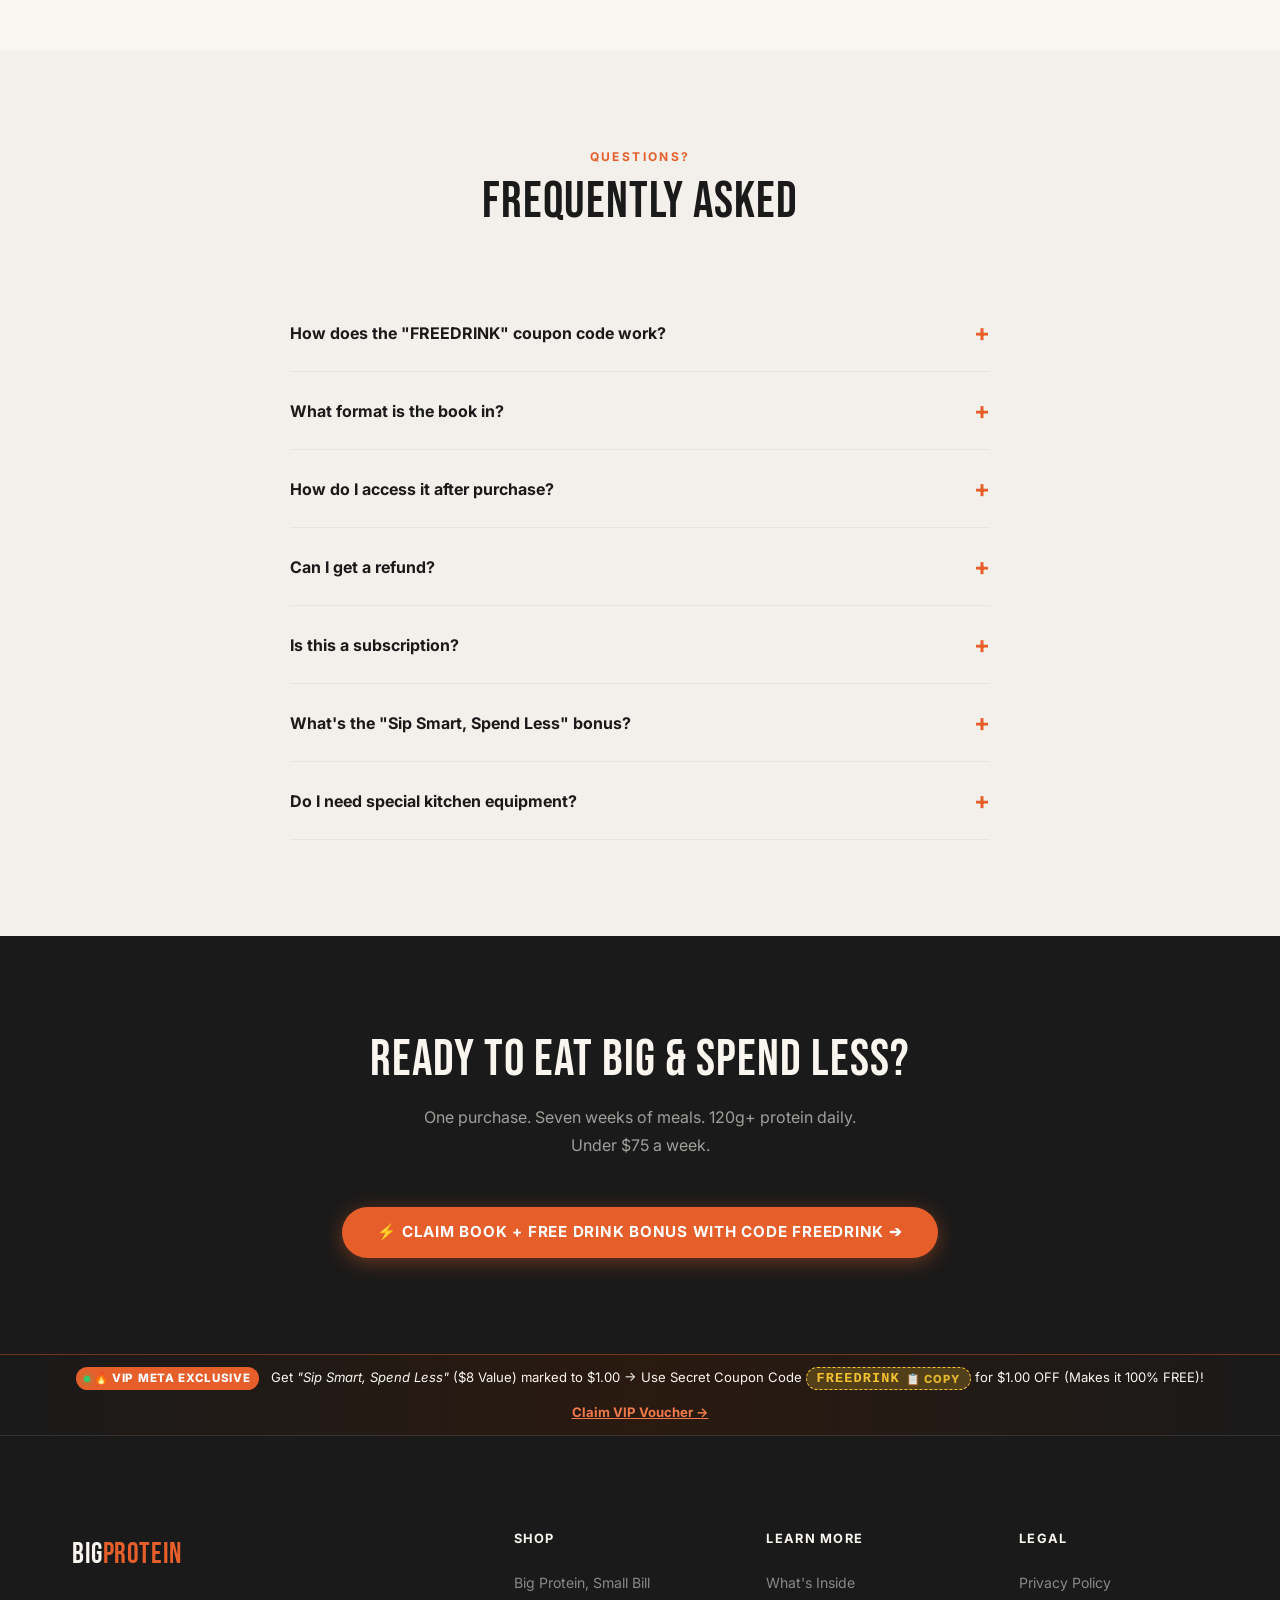
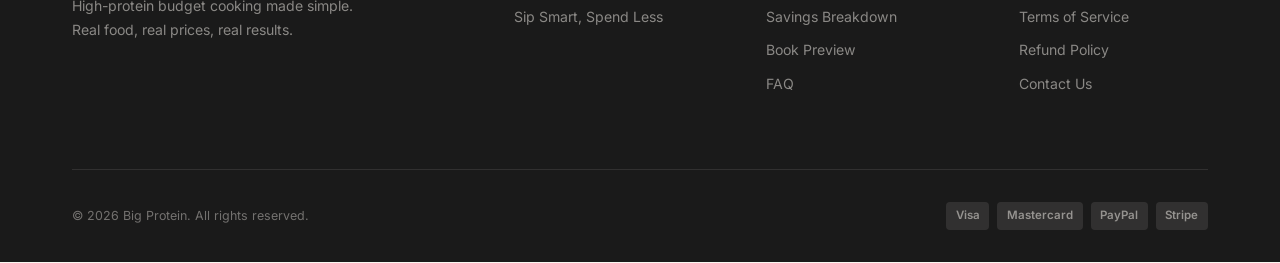
==== commit f6cfe734: "Relocate top coupon announcement banner to bottom above footer" ====
--- a/index.html
+++ b/index.html
@@ -9,24 +9,6 @@
   <link rel="stylesheet" href="css/styles.css">
 </head>
 <body>
-
-  <!-- ========== ANNOUNCEMENT BANNER ========== -->
-  <div class="funnel-announcement-bar" id="announcement-bar">
-    <div class="funnel-announcement-inner">
-      <div class="announcement-badge">
-        <span class="announcement-pulse-dot"></span>
-        🔥 VIP META EXCLUSIVE
-      </div>
-      <div class="announcement-text">
-        Drink Ebook ($8 Val) is $1.00 at checkout → Use Code
-        <button class="coupon-pill" onclick="copyCouponCode('FREEDRINK', this)" title="Click to copy coupon code">
-          FREEDRINK <span class="copy-hint">📋 Copy</span>
-        </button>
-        for $1.00 OFF (100% FREE)!
-      </div>
-      <a href="https://superprofile.bio/vp/big-protein-small-bill" target="_blank" rel="noopener noreferrer" class="announcement-link" onclick="handleCheckoutClick(event, this)">Claim VIP Voucher →</a>
-    </div>
-  </div>
 
   <!-- ========== HEADER ========== -->
   <header class="site-header" id="site-header">
@@ -625,6 +607,24 @@
     </div>
   </section>
 
+  <!-- ========== BOTTOM VIP COUPON BAR ========== -->
+  <div class="funnel-announcement-bar funnel-bottom-bar" id="bottom-announcement-bar">
+    <div class="funnel-announcement-inner">
+      <div class="announcement-badge">
+        <span class="announcement-pulse-dot"></span>
+        🔥 VIP META EXCLUSIVE
+      </div>
+      <div class="announcement-text">
+        Get <em>"Sip Smart, Spend Less"</em> ($8 Value) marked to $1.00 → Use Secret Coupon Code
+        <button class="coupon-pill" onclick="copyCouponCode('FREEDRINK', this)" title="Click to copy coupon code">
+          FREEDRINK <span class="copy-hint">📋 Copy</span>
+        </button>
+        for $1.00 OFF (Makes it 100% FREE)!
+      </div>
+      <a href="https://superprofile.bio/vp/big-protein-small-bill" target="_blank" rel="noopener noreferrer" class="announcement-link" onclick="handleCheckoutClick(event, this)">Claim VIP Voucher →</a>
+    </div>
+  </div>
+
   <!-- ========== FOOTER ========== -->
   <footer class="site-footer">
     <div class="container">
--- a/css/styles.css
+++ b/css/styles.css
@@ -2681,6 +2681,12 @@
   text-align: center;
 }
 
+.funnel-bottom-bar {
+  border-top: 1px solid rgba(230, 95, 43, 0.4);
+  border-bottom: 1px solid rgba(255, 255, 255, 0.1);
+  padding: 12px 1rem;
+}
+
 .funnel-announcement-inner {
   max-width: var(--max-width);
   margin: 0 auto;
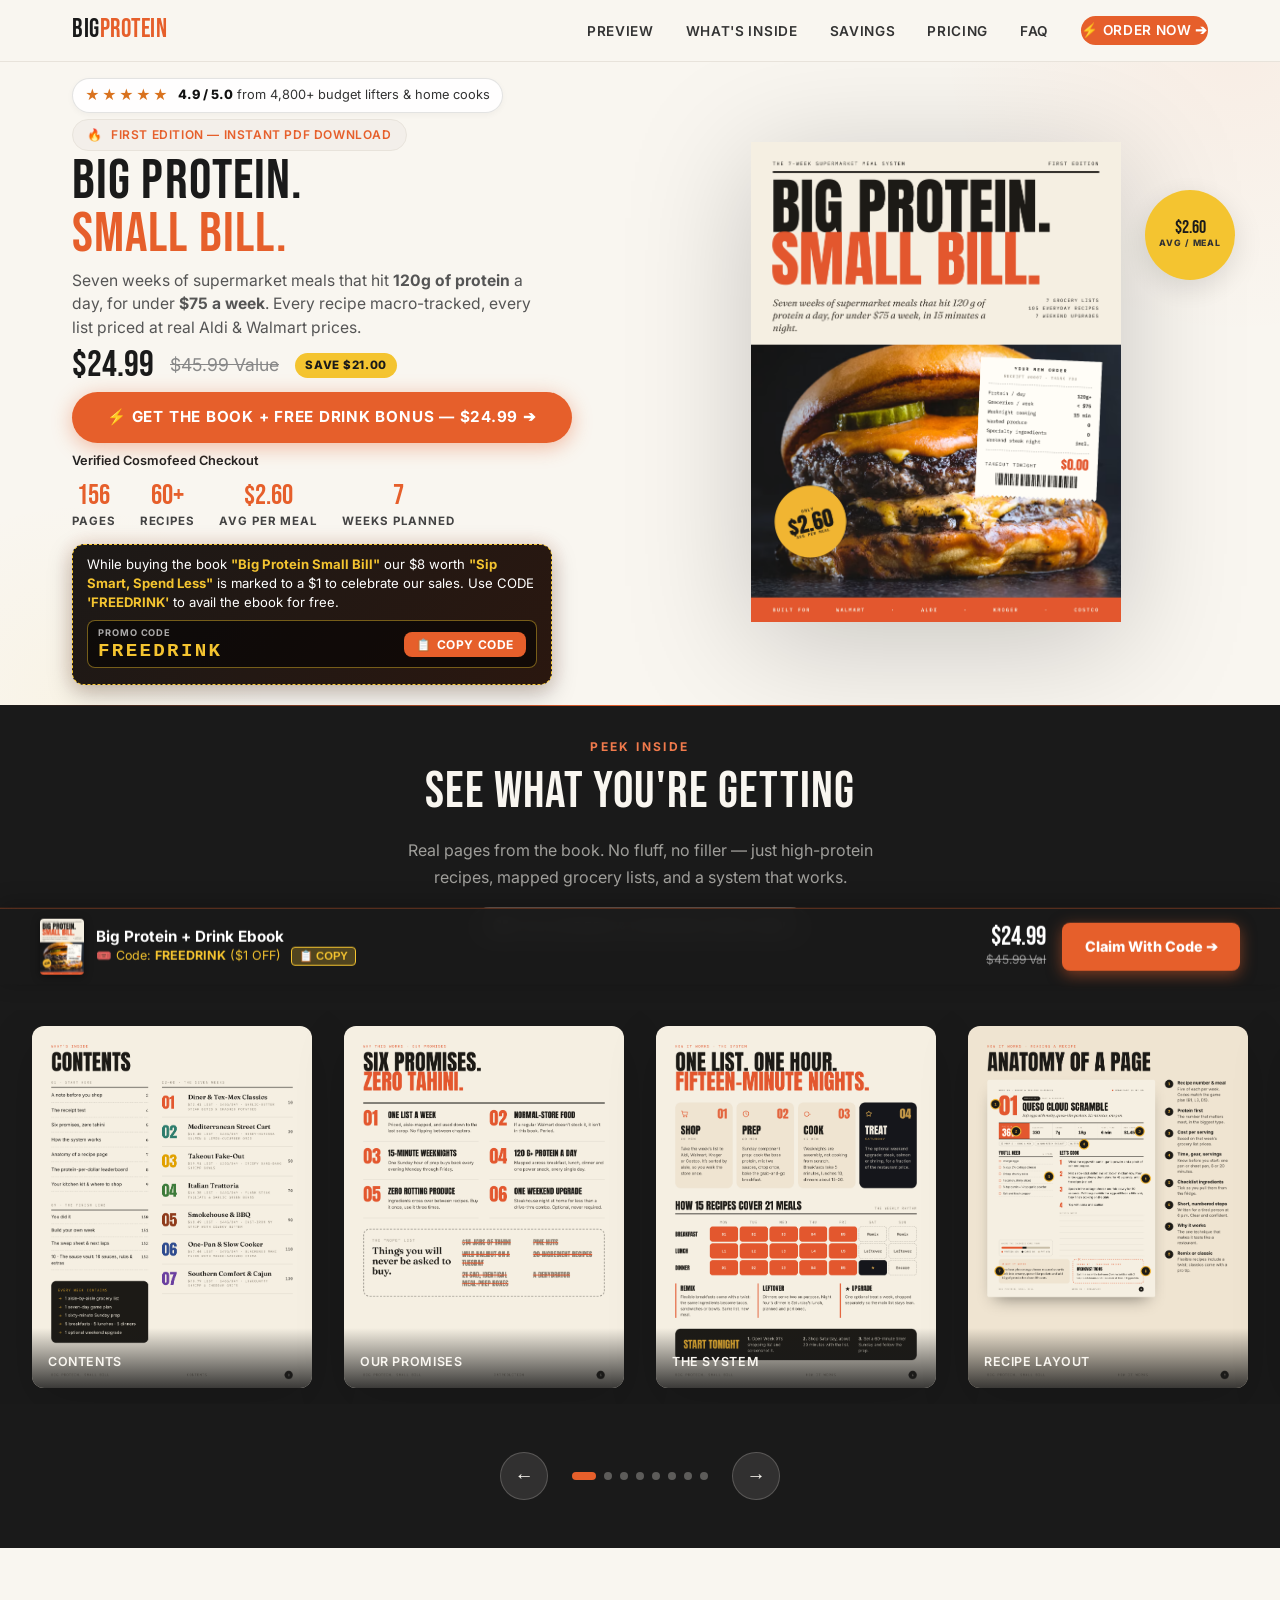
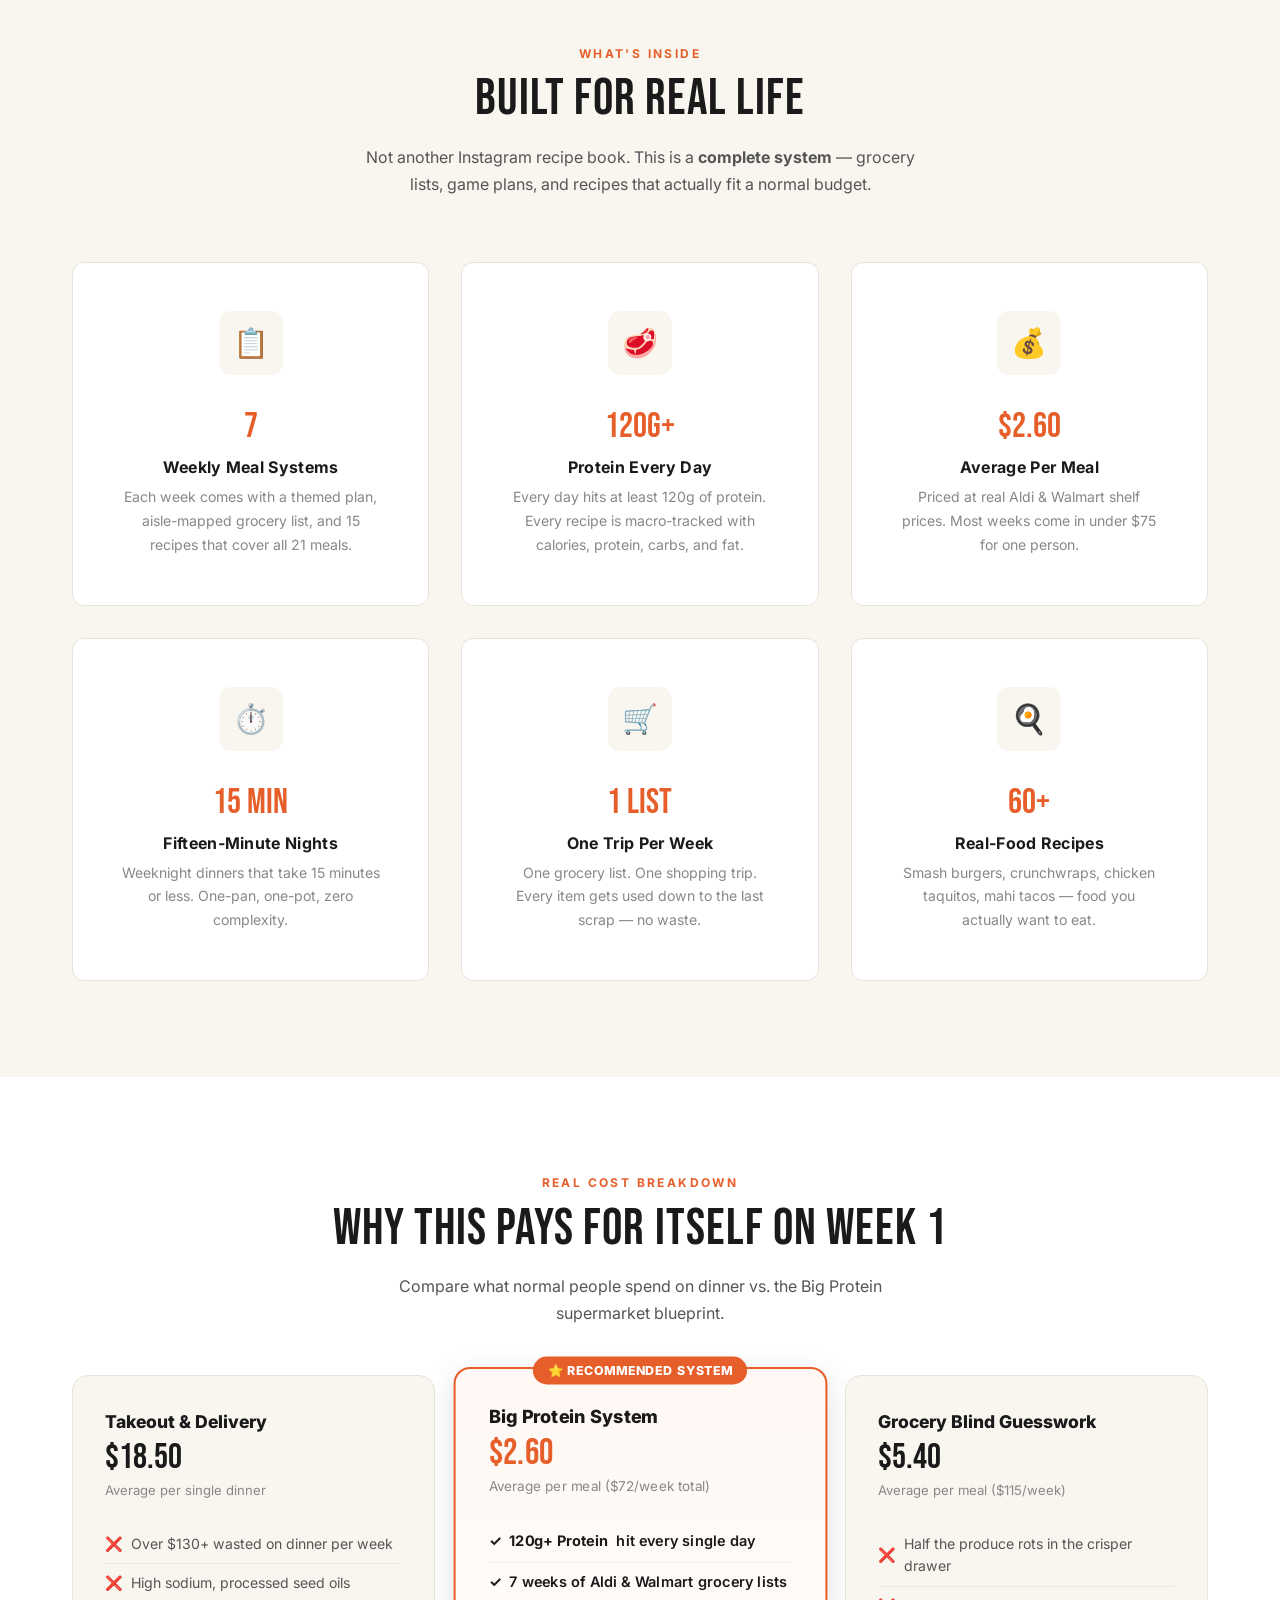
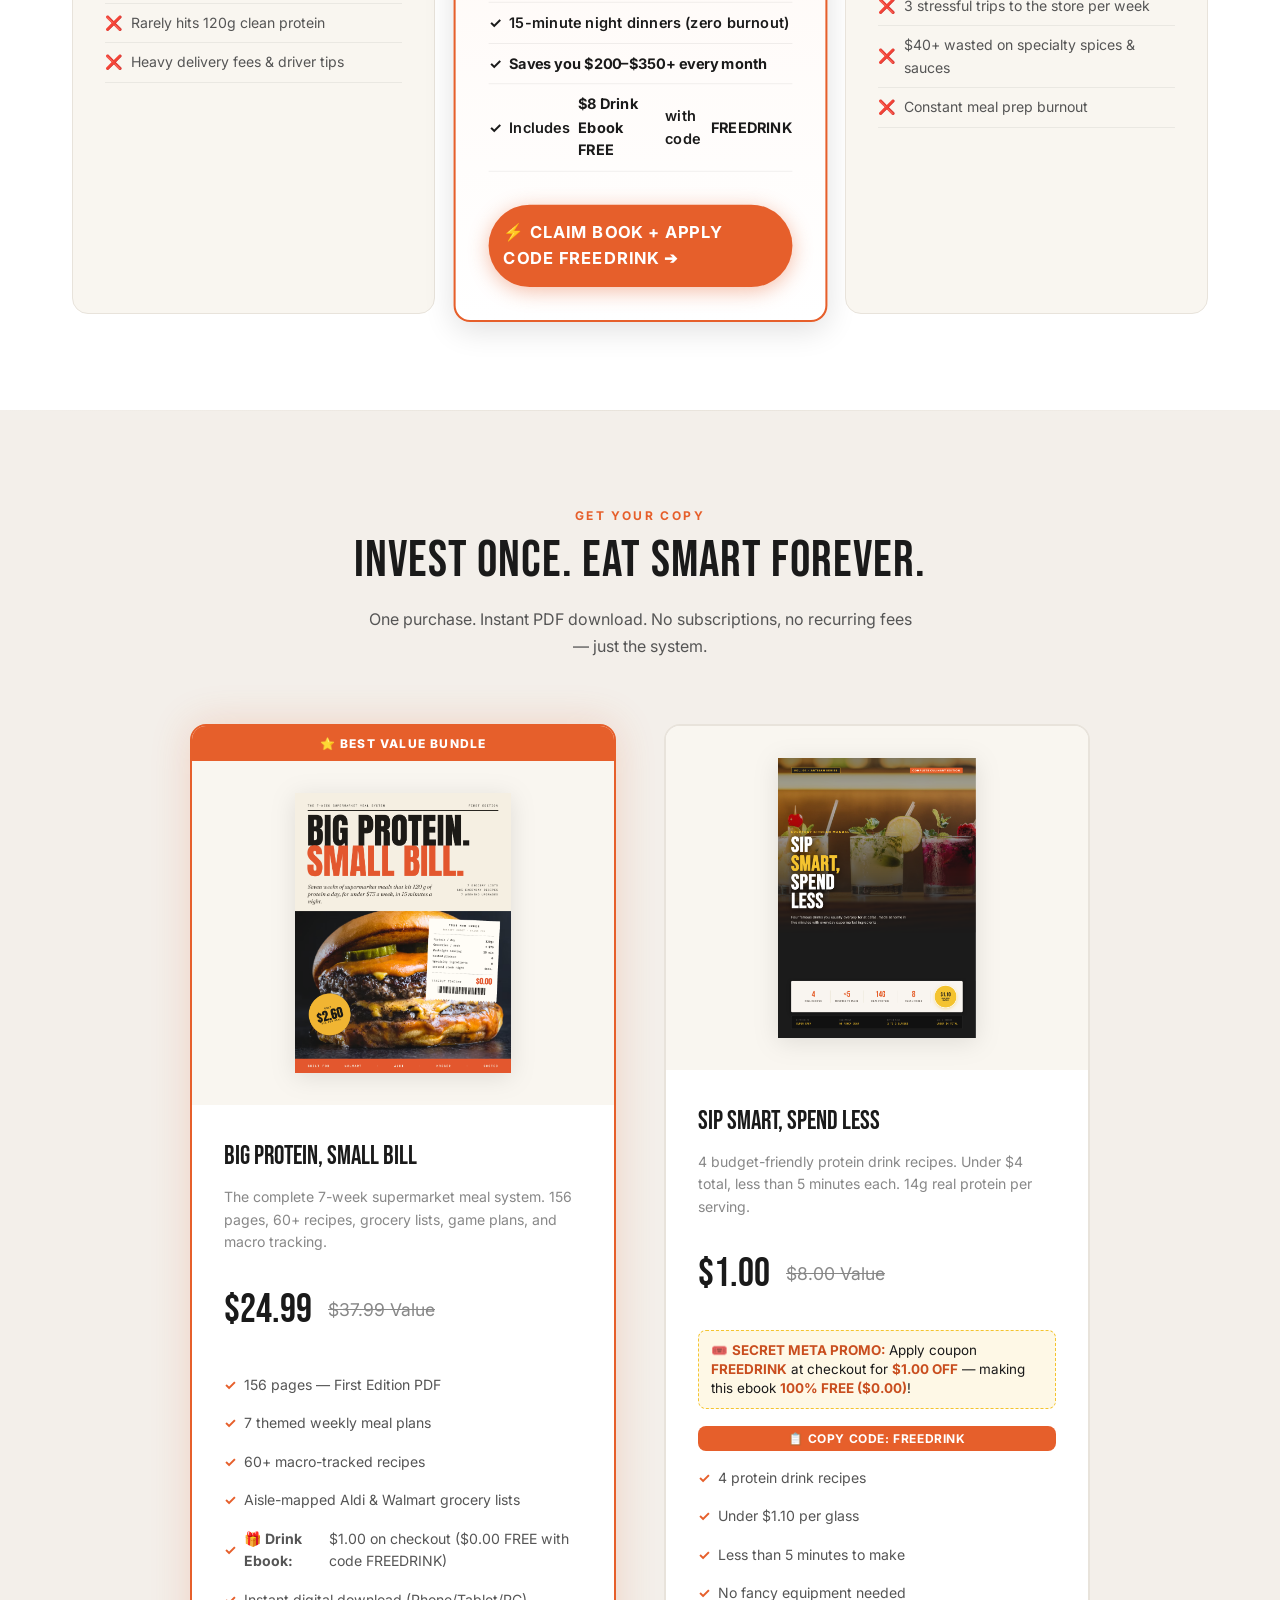
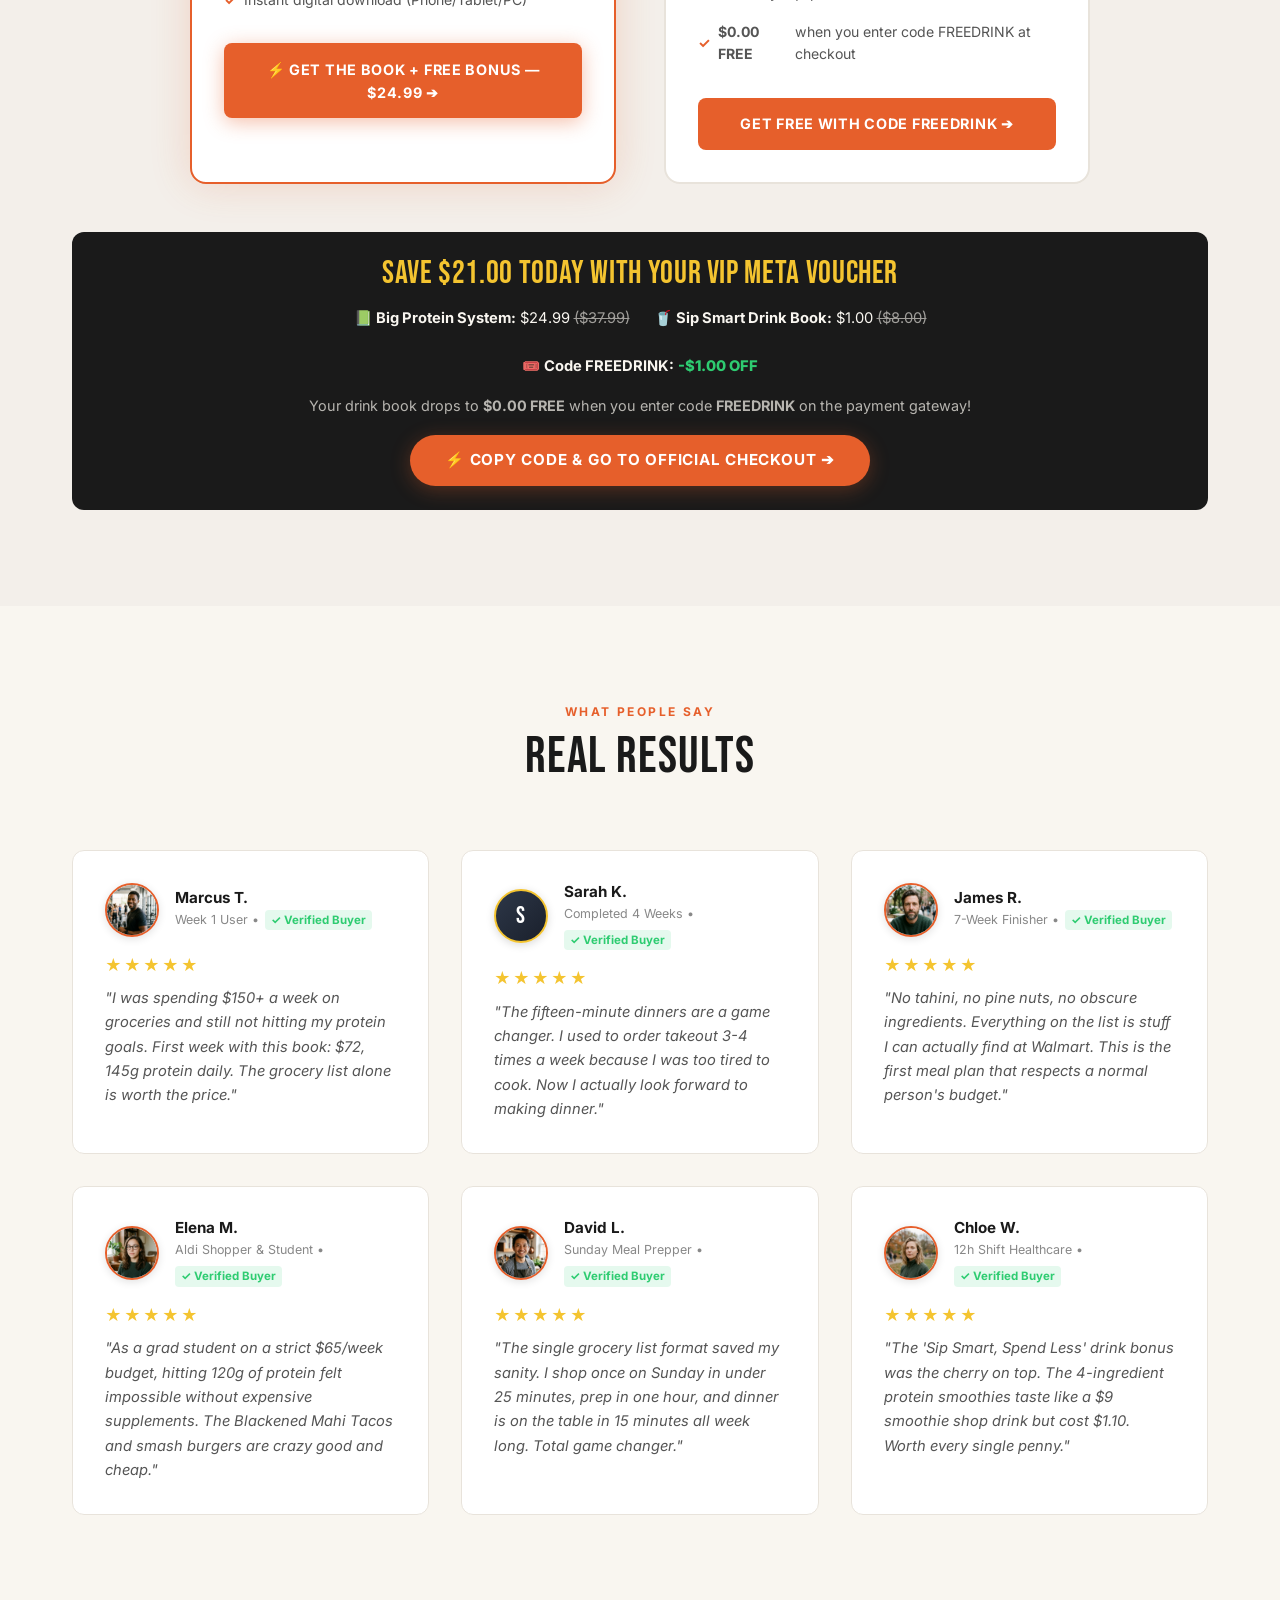
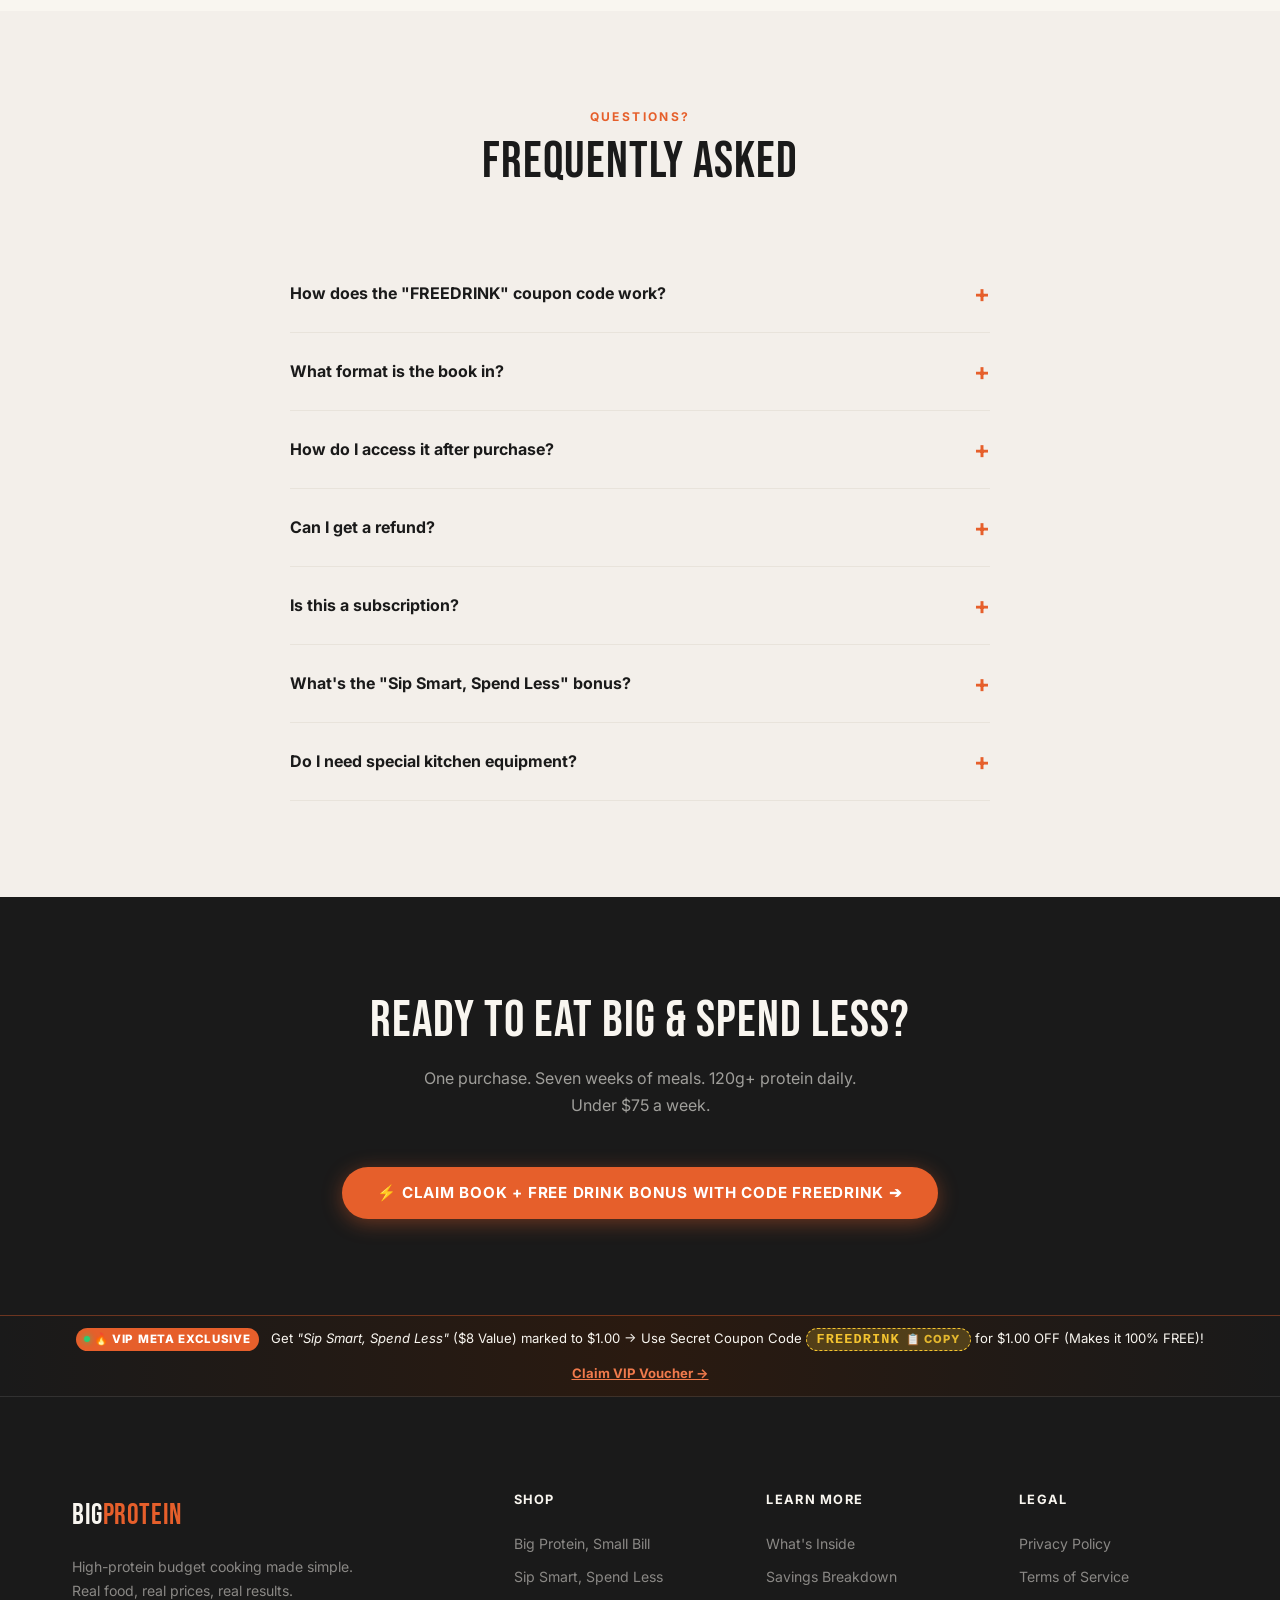
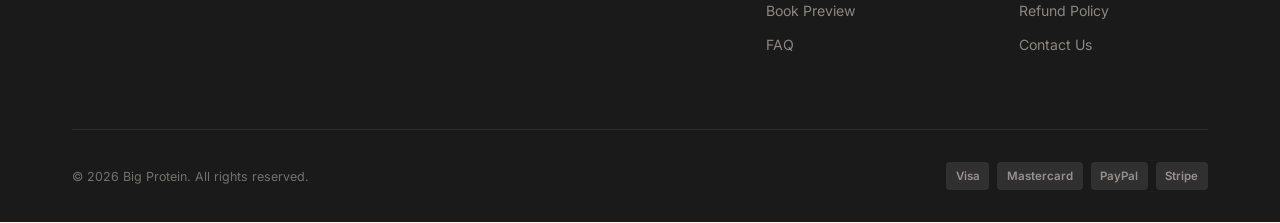
==== commit c464097b: "Position coupon box below stats with direct copy and simplify trust text to Verified Cosmofeed Check" ====
--- a/index.html
+++ b/index.html
@@ -54,36 +54,6 @@
           Seven weeks of supermarket meals that hit <strong>120g of protein</strong> a day, for under <strong>$75 a week</strong>. Every recipe macro-tracked, every list priced at real Aldi & Walmart prices.
         </p>
 
-        <!-- Irresistible VIP Voucher Ticket Box -->
-        <div class="hero-voucher-card">
-          <div class="voucher-header">
-            <span class="voucher-badge">🎟️ VIP META AD VOUCHER</span>
-            <span class="voucher-discount-pill">⚡ Drink Book: $1.00 ➔ <strong>$0.00 FREE</strong></span>
-          </div>
-          <div class="voucher-title">
-            <em>"Sip Smart, Spend Less"</em> ($8 Value) is marked to $1.00 on checkout.
-          </div>
-          <div class="voucher-subtext">
-            Use code below at checkout to subtract $1.00 — getting the bonus book <strong>100% FREE</strong>!
-          </div>
-          <div class="voucher-code-row">
-            <div class="voucher-code-meta">
-              <span class="voucher-code-label">PROMO VOUCHER CODE</span>
-              <span class="voucher-code-val">FREEDRINK</span>
-            </div>
-            <button class="btn-copy-code" onclick="copyCouponCode('FREEDRINK', this)">
-              <span>📋</span> Copy Code
-            </button>
-          </div>
-          <div class="voucher-steps">
-            <span class="voucher-step"><span class="voucher-step-num">1</span> Copy Code</span>
-            <span class="voucher-step-arrow">➔</span>
-            <span class="voucher-step"><span class="voucher-step-num">2</span> Order Book</span>
-            <span class="voucher-step-arrow">➔</span>
-            <span class="voucher-step"><span class="voucher-step-num">3</span> Paste for $1 OFF (FREE)</span>
-          </div>
-        </div>
-
         <div class="hero-price">
           <span class="price-current">$24.99</span>
           <span class="price-original">$45.99 Value</span>
@@ -95,11 +65,7 @@
         </a>
 
         <div class="hero-trust-row">
-          <span>⚡ Instant PDF Access</span>
-          <span>•</span>
-          <span>🔒 Verified Cosmofeed Checkout</span>
-          <span>•</span>
-          <span>📱 Phone, Tablet & PC</span>
+          <span>Verified Cosmofeed Checkout</span>
         </div>
 
         <div class="hero-stats">
@@ -118,6 +84,22 @@
           <div class="hero-stat">
             <div class="hero-stat-number">7</div>
             <div class="hero-stat-label">Weeks Planned</div>
+          </div>
+        </div>
+
+        <!-- VIP Coupon Box (Below Stats) -->
+        <div class="hero-voucher-card">
+          <div class="voucher-note">
+            While buying the book <strong>"Big Protein Small Bill"</strong> our $8 worth <strong>"Sip Smart, Spend Less"</strong> is marked to a $1 to celebrate our sales. Use CODE <strong>'FREEDRINK'</strong> to avail the ebook for free.
+          </div>
+          <div class="voucher-code-row">
+            <div class="voucher-code-meta">
+              <span class="voucher-code-label">PROMO CODE</span>
+              <span class="voucher-code-val">FREEDRINK</span>
+            </div>
+            <button class="btn-copy-code" onclick="copyCouponCode('FREEDRINK', this)">
+              <span>📋</span> Copy Code
+            </button>
           </div>
         </div>
       </div>
--- a/css/styles.css
+++ b/css/styles.css
@@ -2825,7 +2825,8 @@
   border: 1.5px dashed var(--color-accent);
   border-radius: var(--radius-lg);
   padding: 10px 14px;
-  margin-bottom: 10px;
+  margin-top: 14px;
+  margin-bottom: 0;
   max-width: 480px;
   position: relative;
   box-shadow: 0 8px 24px rgba(0, 0, 0, 0.25), 0 0 20px rgba(230, 95, 43, 0.15);
@@ -2962,10 +2963,10 @@
 }
 
 .voucher-note {
-  font-size: 0.74rem;
-  color: rgba(249, 246, 240, 0.9) !important;
-  margin-bottom: 5px;
-  line-height: 1.3;
+  font-size: 0.82rem;
+  color: #FFFFFF !important;
+  margin-bottom: 8px;
+  line-height: 1.45;
 }
 
 .voucher-note strong {
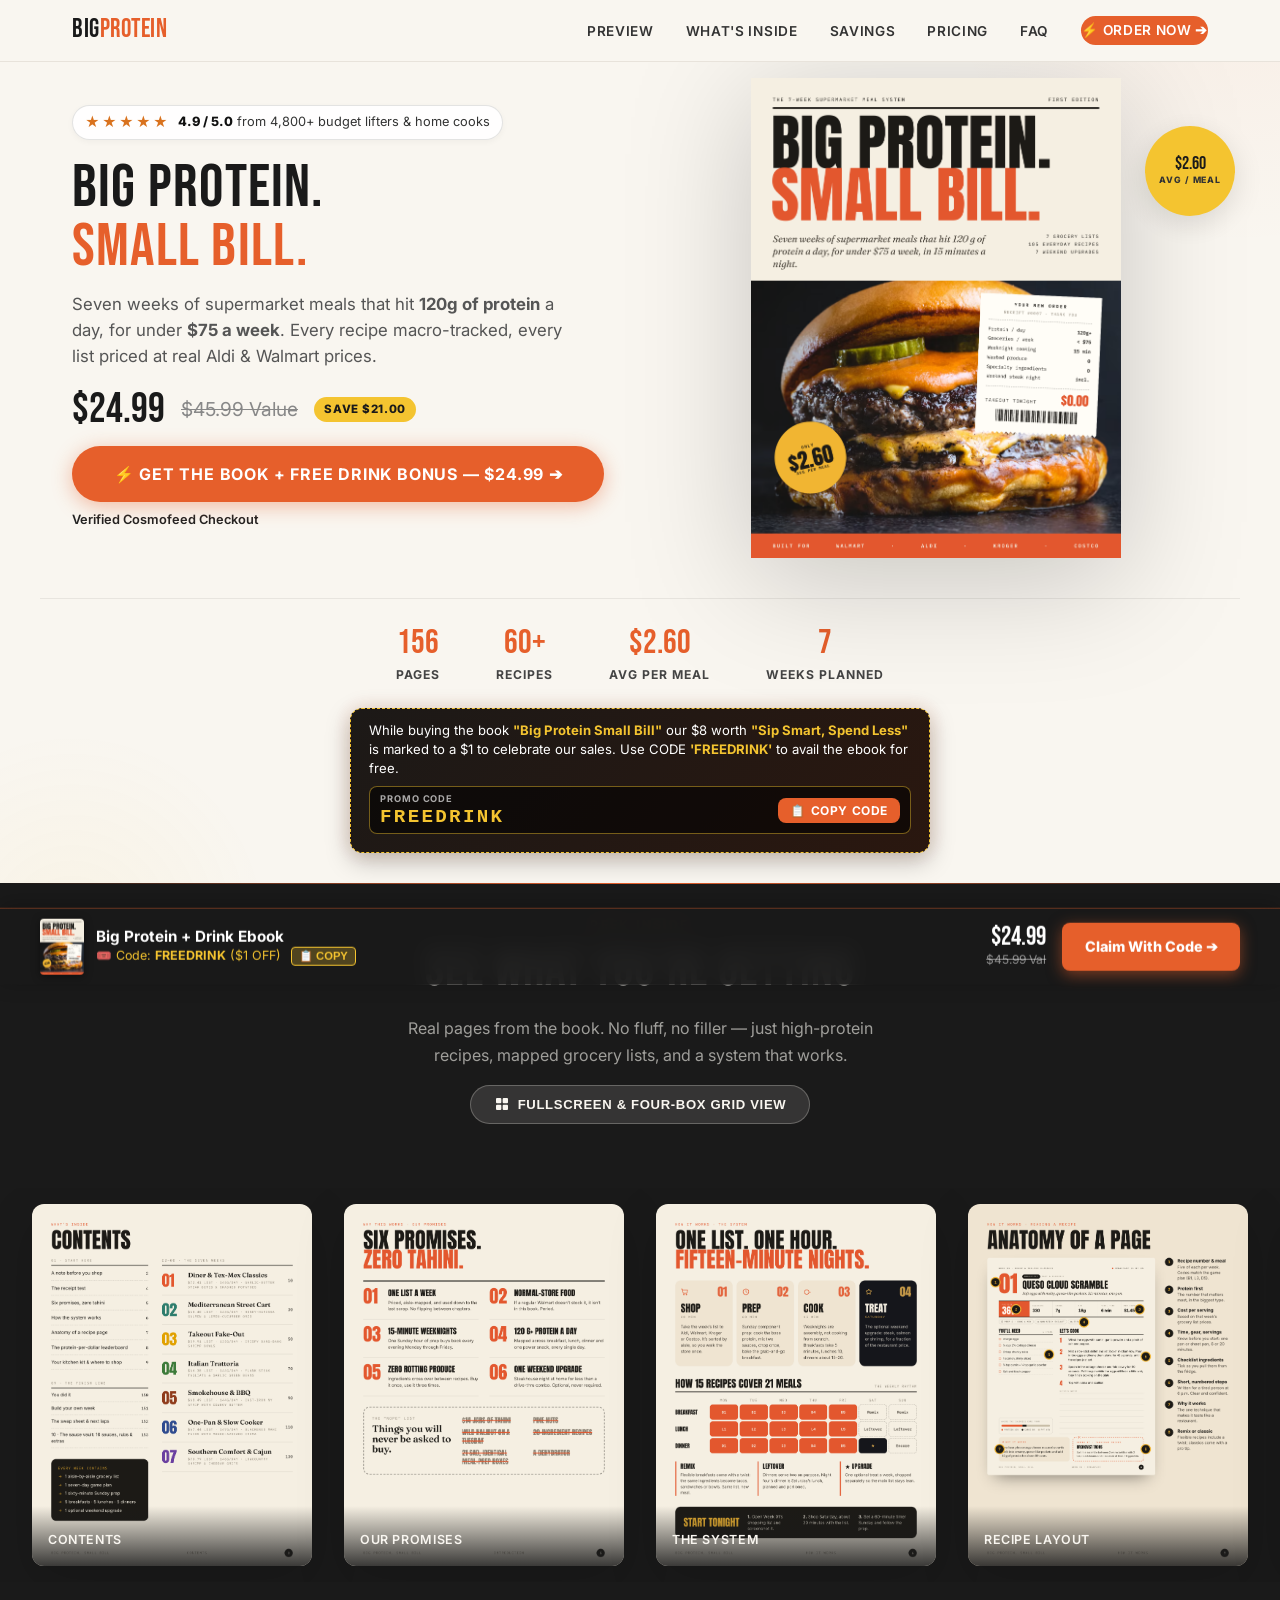
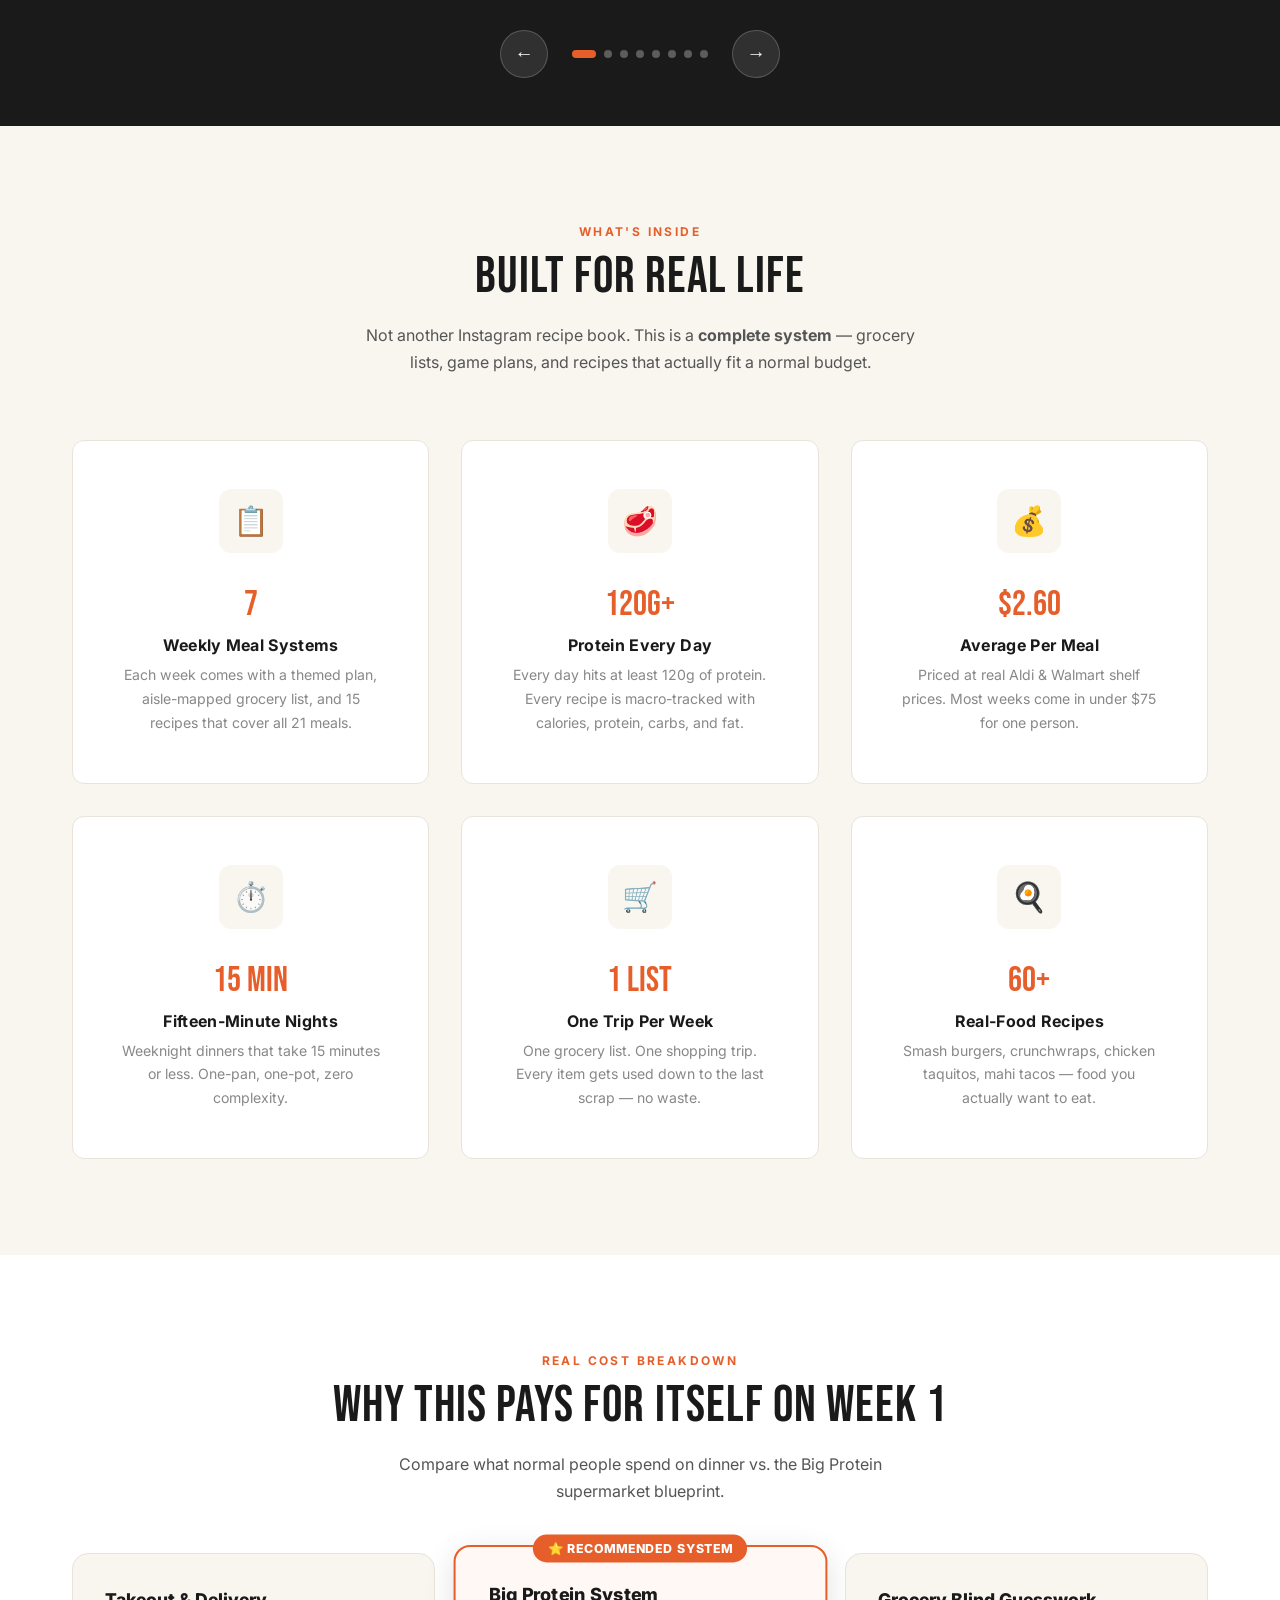
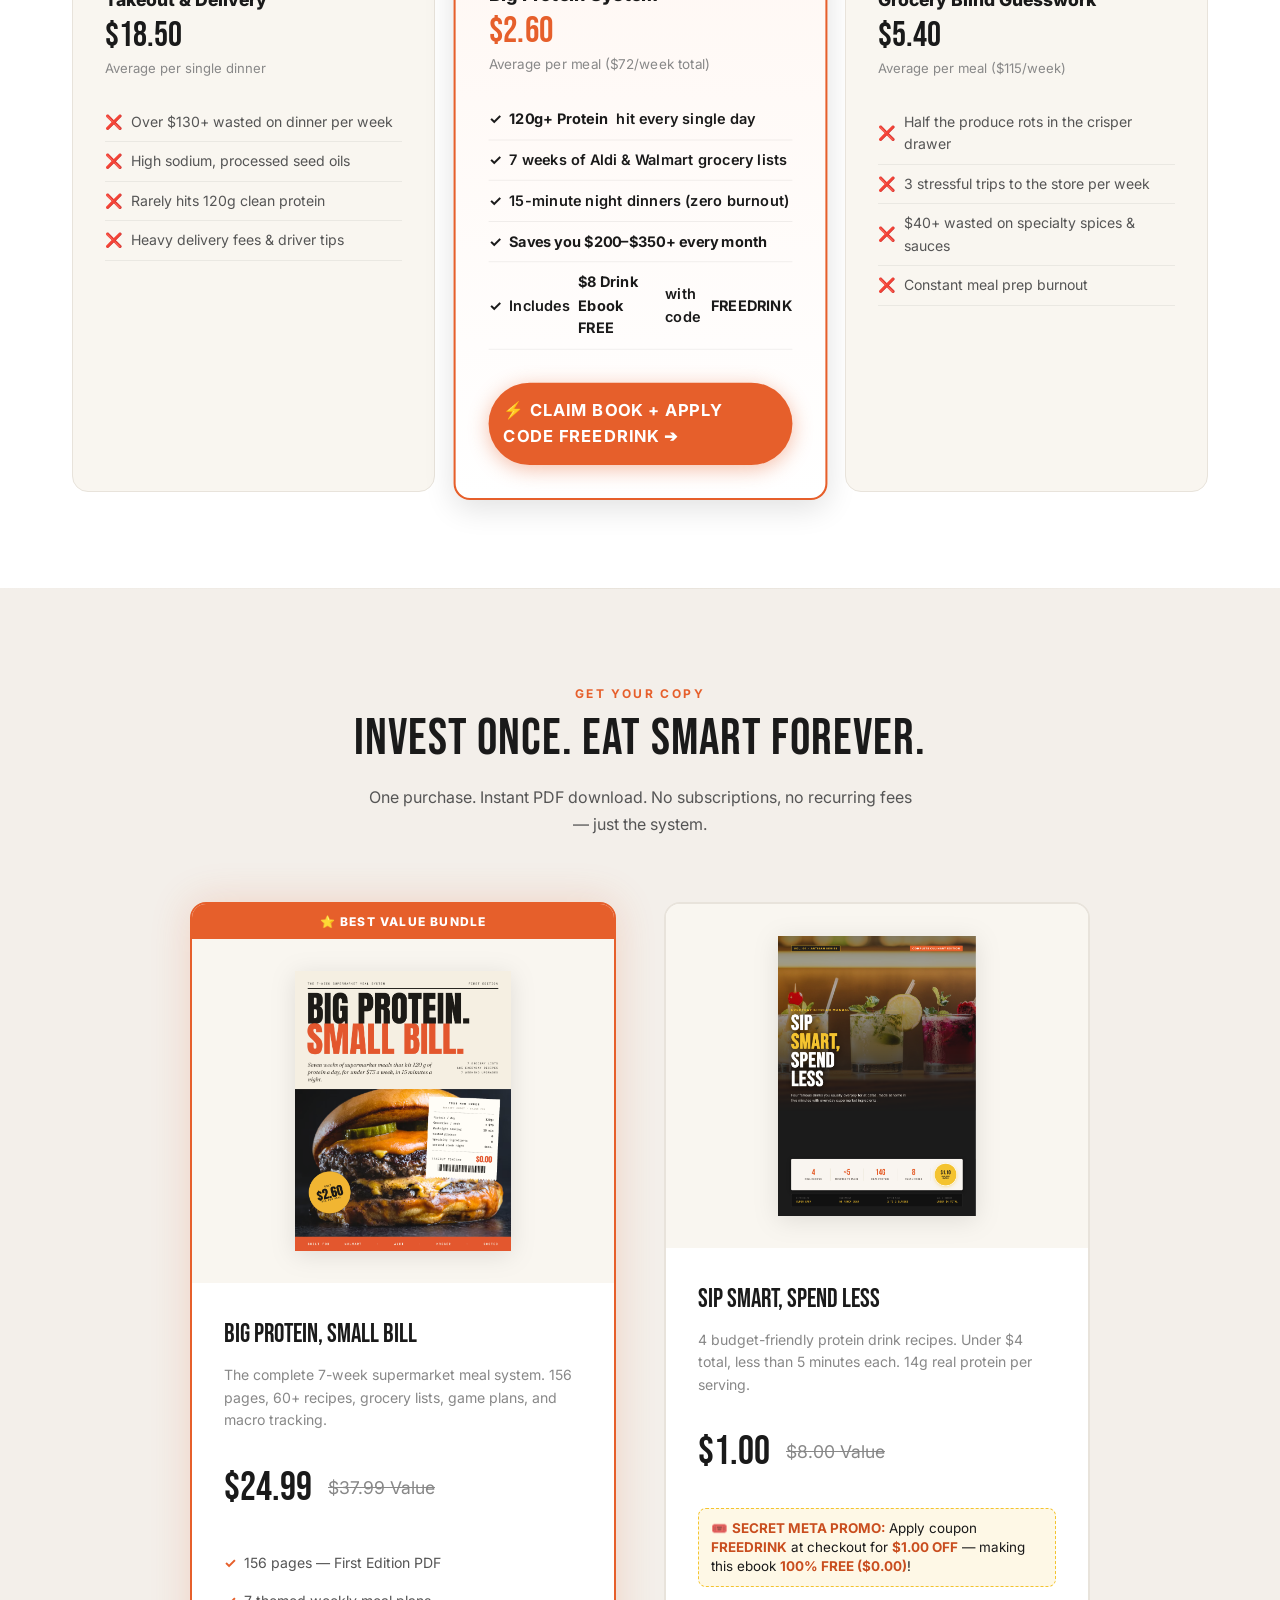
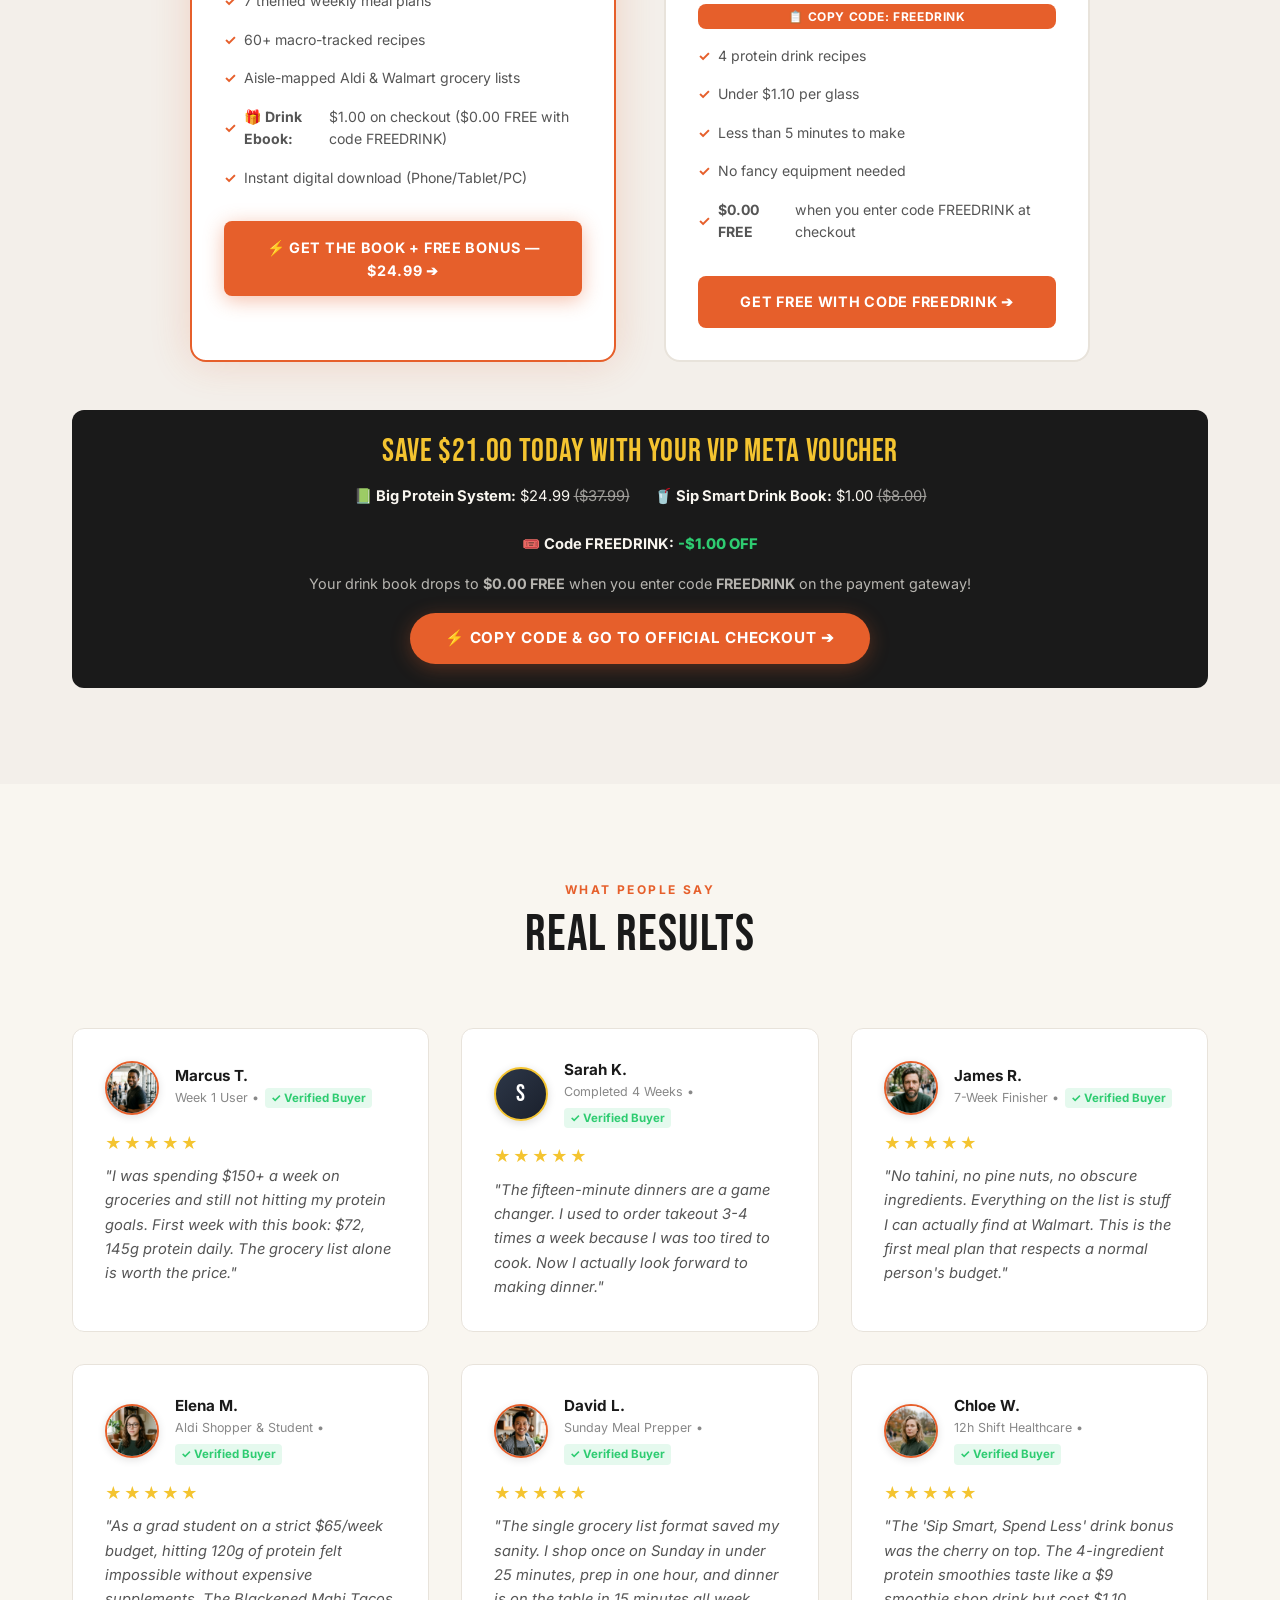
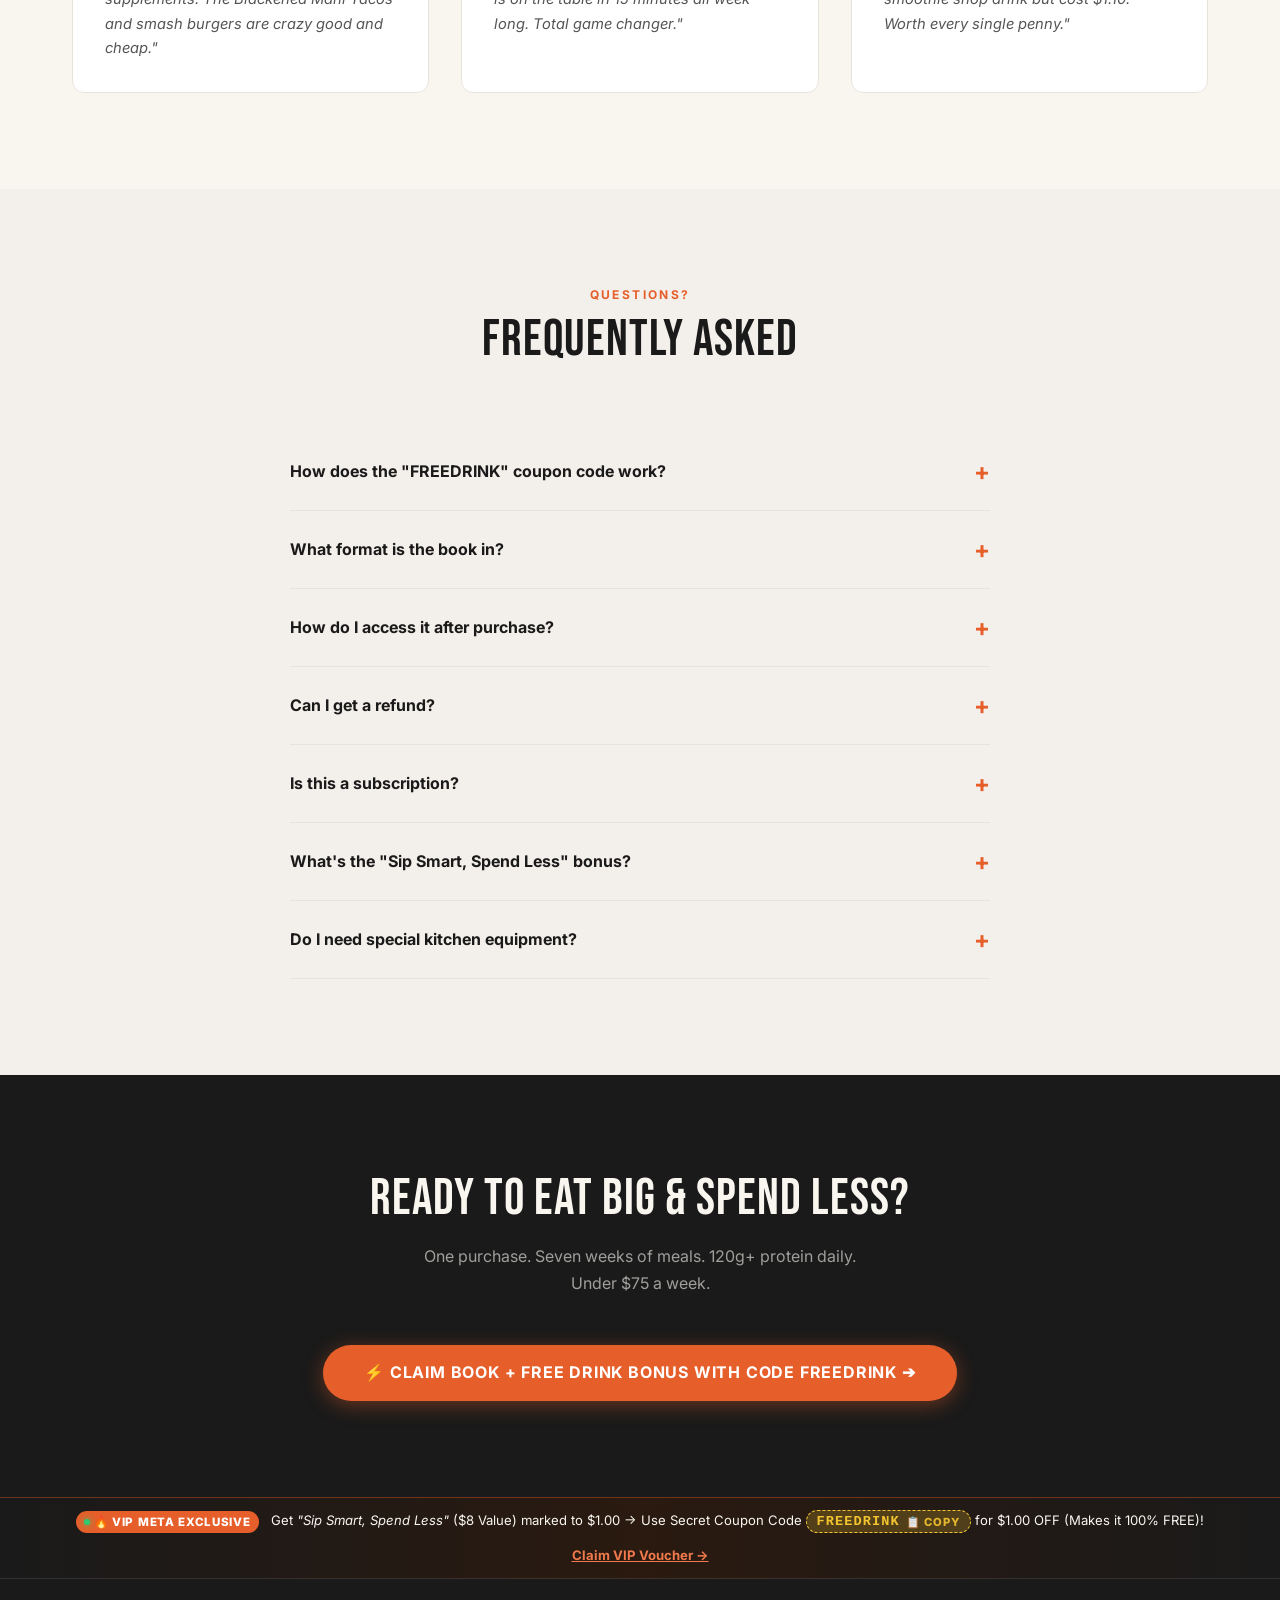
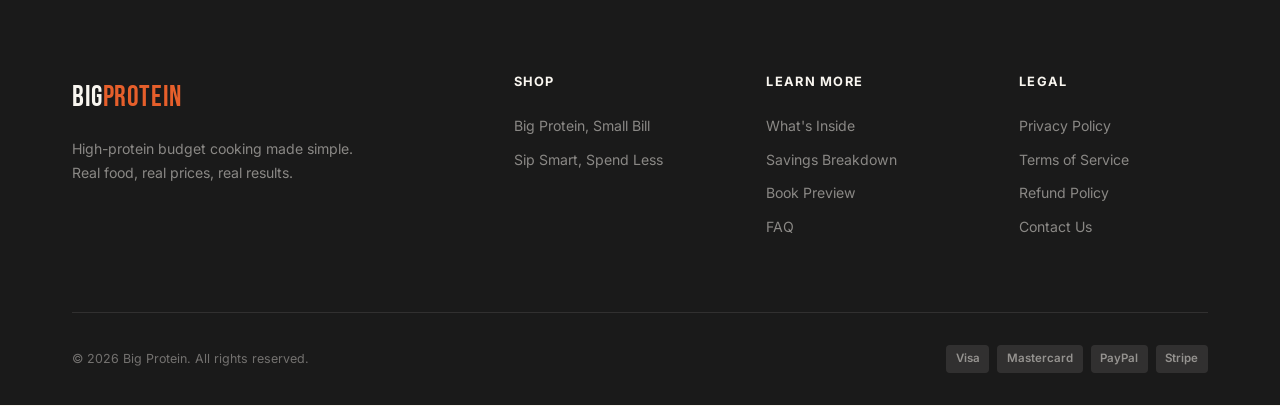
==== commit 8dafc040: "Remove First Edition badge, give hero clean breathing room on PC screen, and place stats and coupon " ====
--- a/index.html
+++ b/index.html
@@ -48,7 +48,6 @@
           <span class="stars">★★★★★</span>
           <span class="rating-text"><strong>4.9 / 5.0</strong> from 4,800+ budget lifters & home cooks</span>
         </div>
-        <div class="hero-badge">First Edition — Instant PDF Download</div>
         <h1>BIG PROTEIN.<br><span class="highlight">SMALL BILL.</span></h1>
         <p class="hero-subtitle">
           Seven weeks of supermarket meals that hit <strong>120g of protein</strong> a day, for under <strong>$75 a week</strong>. Every recipe macro-tracked, every list priced at real Aldi & Walmart prices.
@@ -66,41 +65,6 @@
 
         <div class="hero-trust-row">
           <span>Verified Cosmofeed Checkout</span>
-        </div>
-
-        <div class="hero-stats">
-          <div class="hero-stat">
-            <div class="hero-stat-number">156</div>
-            <div class="hero-stat-label">Pages</div>
-          </div>
-          <div class="hero-stat">
-            <div class="hero-stat-number">60+</div>
-            <div class="hero-stat-label">Recipes</div>
-          </div>
-          <div class="hero-stat">
-            <div class="hero-stat-number">$2.60</div>
-            <div class="hero-stat-label">Avg Per Meal</div>
-          </div>
-          <div class="hero-stat">
-            <div class="hero-stat-number">7</div>
-            <div class="hero-stat-label">Weeks Planned</div>
-          </div>
-        </div>
-
-        <!-- VIP Coupon Box (Below Stats) -->
-        <div class="hero-voucher-card">
-          <div class="voucher-note">
-            While buying the book <strong>"Big Protein Small Bill"</strong> our $8 worth <strong>"Sip Smart, Spend Less"</strong> is marked to a $1 to celebrate our sales. Use CODE <strong>'FREEDRINK'</strong> to avail the ebook for free.
-          </div>
-          <div class="voucher-code-row">
-            <div class="voucher-code-meta">
-              <span class="voucher-code-label">PROMO CODE</span>
-              <span class="voucher-code-val">FREEDRINK</span>
-            </div>
-            <button class="btn-copy-code" onclick="copyCouponCode('FREEDRINK', this)">
-              <span>📋</span> Copy Code
-            </button>
-          </div>
         </div>
       </div>
 
@@ -109,6 +73,43 @@
         <div class="book-badge">
           <span class="book-badge-price">$2.60</span>
           <span class="book-badge-label">Avg / Meal</span>
+        </div>
+      </div>
+    </div>
+
+    <!-- Spacious Below-Hero Feature Strip: Stats & Bonus Offer -->
+    <div class="hero-below-strip">
+      <div class="hero-stats">
+        <div class="hero-stat">
+          <div class="hero-stat-number">156</div>
+          <div class="hero-stat-label">Pages</div>
+        </div>
+        <div class="hero-stat">
+          <div class="hero-stat-number">60+</div>
+          <div class="hero-stat-label">Recipes</div>
+        </div>
+        <div class="hero-stat">
+          <div class="hero-stat-number">$2.60</div>
+          <div class="hero-stat-label">Avg Per Meal</div>
+        </div>
+        <div class="hero-stat">
+          <div class="hero-stat-number">7</div>
+          <div class="hero-stat-label">Weeks Planned</div>
+        </div>
+      </div>
+
+      <div class="hero-voucher-card">
+        <div class="voucher-note">
+          While buying the book <strong>"Big Protein Small Bill"</strong> our $8 worth <strong>"Sip Smart, Spend Less"</strong> is marked to a $1 to celebrate our sales. Use CODE <strong>'FREEDRINK'</strong> to avail the ebook for free.
+        </div>
+        <div class="voucher-code-row">
+          <div class="voucher-code-meta">
+            <span class="voucher-code-label">PROMO CODE</span>
+            <span class="voucher-code-val">FREEDRINK</span>
+          </div>
+          <button class="btn-copy-code" onclick="copyCouponCode('FREEDRINK', this)">
+            <span>📋</span> Copy Code
+          </button>
         </div>
       </div>
     </div>
--- a/css/styles.css
+++ b/css/styles.css
@@ -380,9 +380,10 @@
 }
 
 .hero h1 {
-  font-size: 3.5rem;
-  line-height: 0.95;
-  margin-bottom: 8px;
+  font-size: 3.8rem;
+  line-height: 0.98;
+  margin-top: 12px;
+  margin-bottom: 14px;
   animation: fadeInUp 0.6s ease-out 0.1s both;
 }
 
@@ -392,11 +393,11 @@
 }
 
 .hero-subtitle {
-  font-size: 0.98rem;
+  font-size: 1.05rem;
   color: var(--color-text-secondary);
-  margin-bottom: 8px;
-  max-width: 480px;
-  line-height: 1.48;
+  margin-bottom: 20px;
+  max-width: 500px;
+  line-height: 1.55;
   animation: fadeInUp 0.6s ease-out 0.2s both;
 }
 
@@ -404,19 +405,19 @@
   display: flex;
   align-items: center;
   gap: var(--space-md);
-  margin-bottom: 8px;
+  margin-bottom: 16px;
   animation: fadeInUp 0.6s ease-out 0.3s both;
 }
 
 .price-current {
   font-family: var(--font-display);
-  font-size: 2.3rem;
+  font-size: 2.6rem;
   color: var(--color-charcoal);
   line-height: 1;
 }
 
 .price-original {
-  font-size: 1.1rem;
+  font-size: 1.2rem;
   color: var(--color-text-muted);
   text-decoration: line-through;
 }
@@ -439,13 +440,13 @@
   justify-content: center;
   text-decoration: none;
   gap: var(--space-sm);
-  padding: 0.85rem 2.2rem;
+  padding: 0.95rem 2.6rem;
   background: var(--color-primary);
   color: var(--color-white) !important;
   border: none;
   border-radius: var(--radius-full);
   font-family: var(--font-body);
-  font-size: 0.95rem;
+  font-size: 1rem;
   font-weight: 700;
   letter-spacing: 0.05em;
   text-transform: uppercase;
@@ -471,10 +472,24 @@
   transform: translateY(0);
 }
 
+/* Spacious Below-Hero Feature Strip: Stats & Bonus Offer */
+.hero-below-strip {
+  max-width: var(--max-width);
+  margin: 40px auto 0;
+  padding: 28px var(--space-xl) 10px;
+  display: flex;
+  flex-direction: column;
+  align-items: center;
+  border-top: 1px solid rgba(26, 26, 26, 0.08);
+}
+
 .hero-stats {
   display: flex;
-  gap: var(--space-lg);
-  margin-top: 10px;
+  justify-content: center;
+  align-items: center;
+  gap: 3.5rem;
+  margin-top: 0;
+  margin-bottom: 24px;
   animation: fadeInUp 0.6s ease-out 0.5s both;
 }
 
@@ -484,18 +499,18 @@
 
 .hero-stat-number {
   font-family: var(--font-display);
-  font-size: 1.75rem;
+  font-size: 2.1rem;
   color: var(--color-primary);
   line-height: 1;
 }
 
 .hero-stat-label {
-  font-size: 0.72rem;
+  font-size: 0.76rem;
   font-weight: 700;
   text-transform: uppercase;
   letter-spacing: 0.08em;
   color: #444444;
-  margin-top: 2px;
+  margin-top: 4px;
 }
 
 /* Hero Book */
@@ -2507,15 +2522,18 @@
   .hero-inner {
     grid-template-columns: 1fr;
     text-align: center;
-    gap: var(--space-lg);
+    gap: var(--space-xl);
   }
 
   .hero-content {
-    order: 0;
-  }
-
-  .hero-book {
-    order: 1;
+    display: flex;
+    flex-direction: column;
+    align-items: center;
+  }
+
+  .hero-social-proof {
+    margin-left: auto;
+    margin-right: auto;
   }
 
   .hero-subtitle {
@@ -2523,10 +2541,6 @@
     margin-right: auto;
   }
 
-  .hero-stats {
-    justify-content: center;
-  }
-
   .hero-price {
     justify-content: center;
   }
@@ -2539,9 +2553,28 @@
     justify-content: center;
   }
 
-  .hero-voucher-card {
-    margin-left: auto;
-    margin-right: auto;
+  .hero-book {
+    margin: 0 auto;
+  }
+
+  .hero-book img {
+    max-height: 340px;
+  }
+
+  .hero-below-strip {
+    margin-top: 32px;
+    padding: 24px var(--space-md) 10px;
+  }
+
+  .hero-below-strip .hero-stats {
+    gap: 1.5rem;
+    flex-wrap: wrap;
+    justify-content: center;
+    margin-bottom: 20px;
+  }
+
+  .hero-below-strip .hero-voucher-card {
+    max-width: 100%;
   }
 
   .features-grid {
@@ -2551,10 +2584,6 @@
   .footer-grid {
     grid-template-columns: 1fr 1fr;
     gap: var(--space-2xl);
-  }
-
-  .hero-book img {
-    max-height: 320px;
   }
 }
 
@@ -2824,10 +2853,11 @@
   background: linear-gradient(135deg, #1C1917 0%, #2A170F 100%);
   border: 1.5px dashed var(--color-accent);
   border-radius: var(--radius-lg);
-  padding: 10px 14px;
-  margin-top: 14px;
+  padding: 12px 18px;
+  margin-top: 0;
   margin-bottom: 0;
-  max-width: 480px;
+  max-width: 580px;
+  width: 100%;
   position: relative;
   box-shadow: 0 8px 24px rgba(0, 0, 0, 0.25), 0 0 20px rgba(230, 95, 43, 0.15);
   animation: fadeInUp 0.6s ease-out 0.25s both;
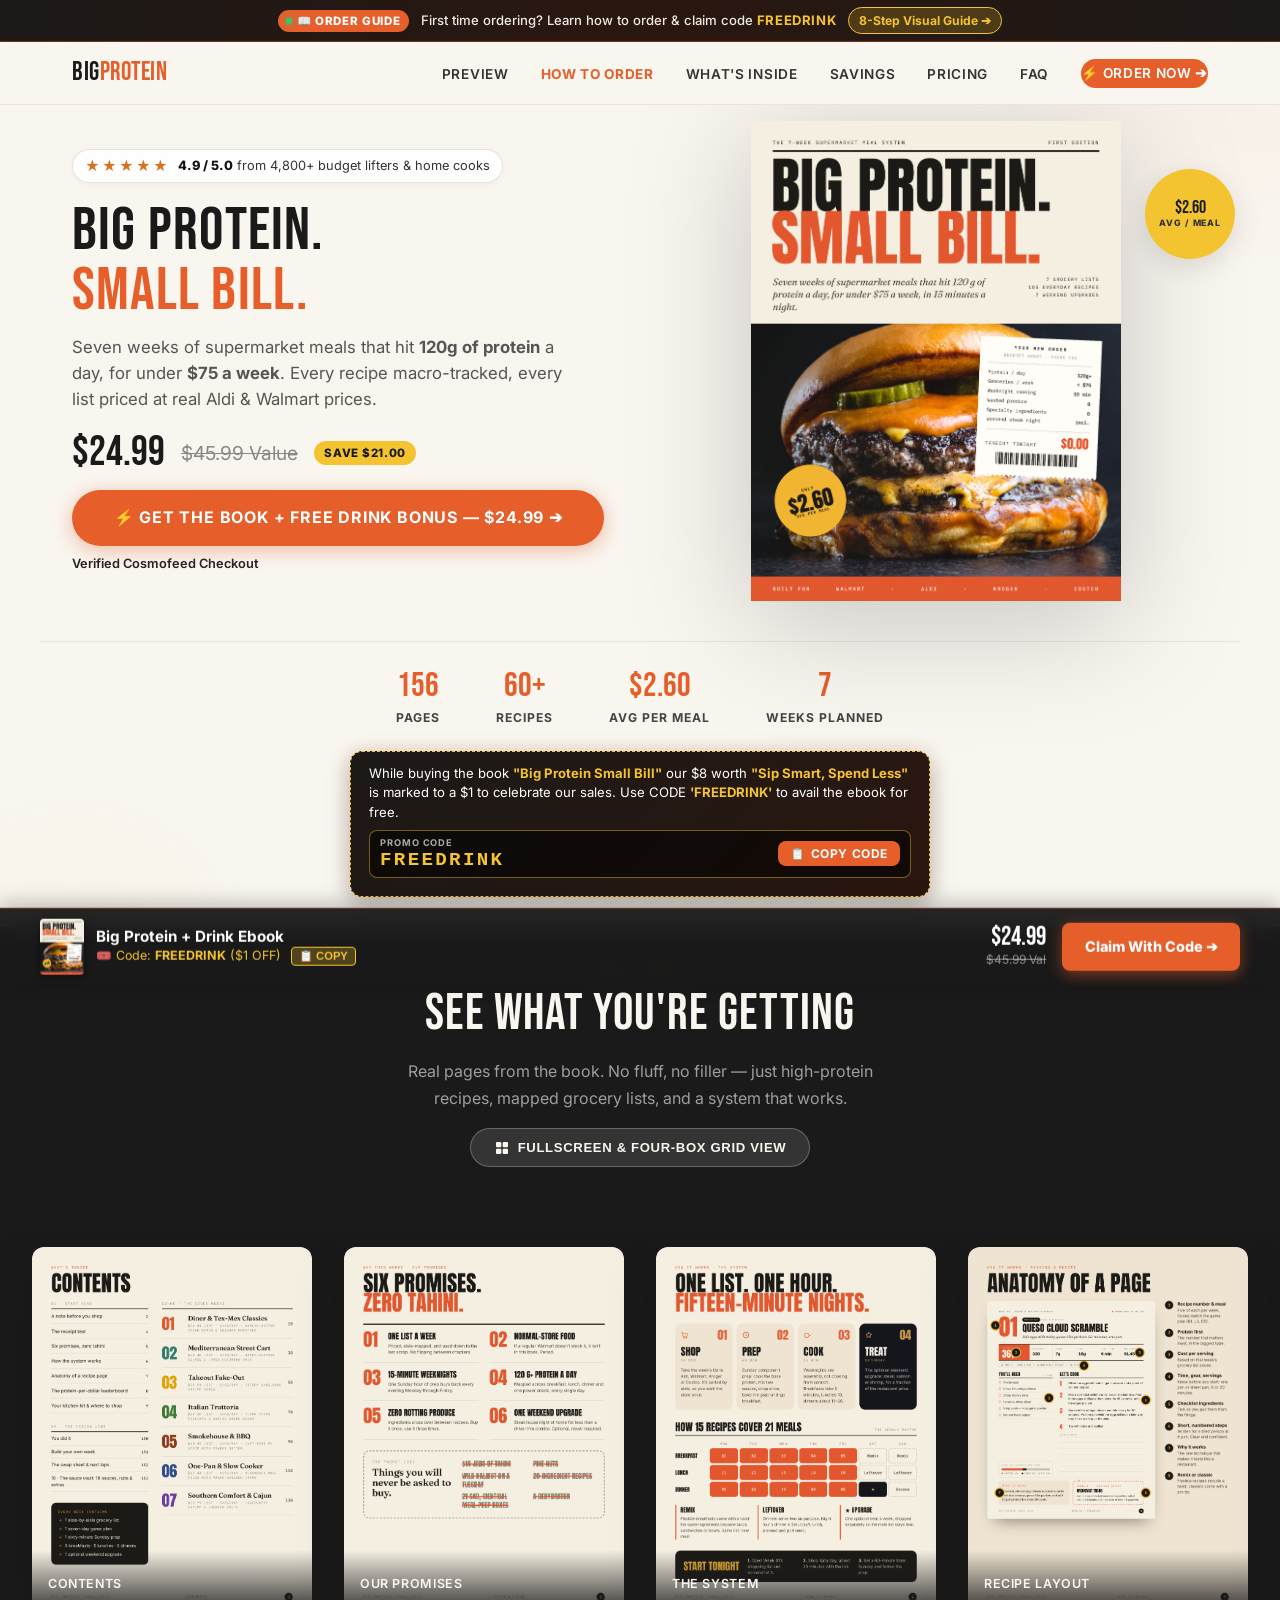
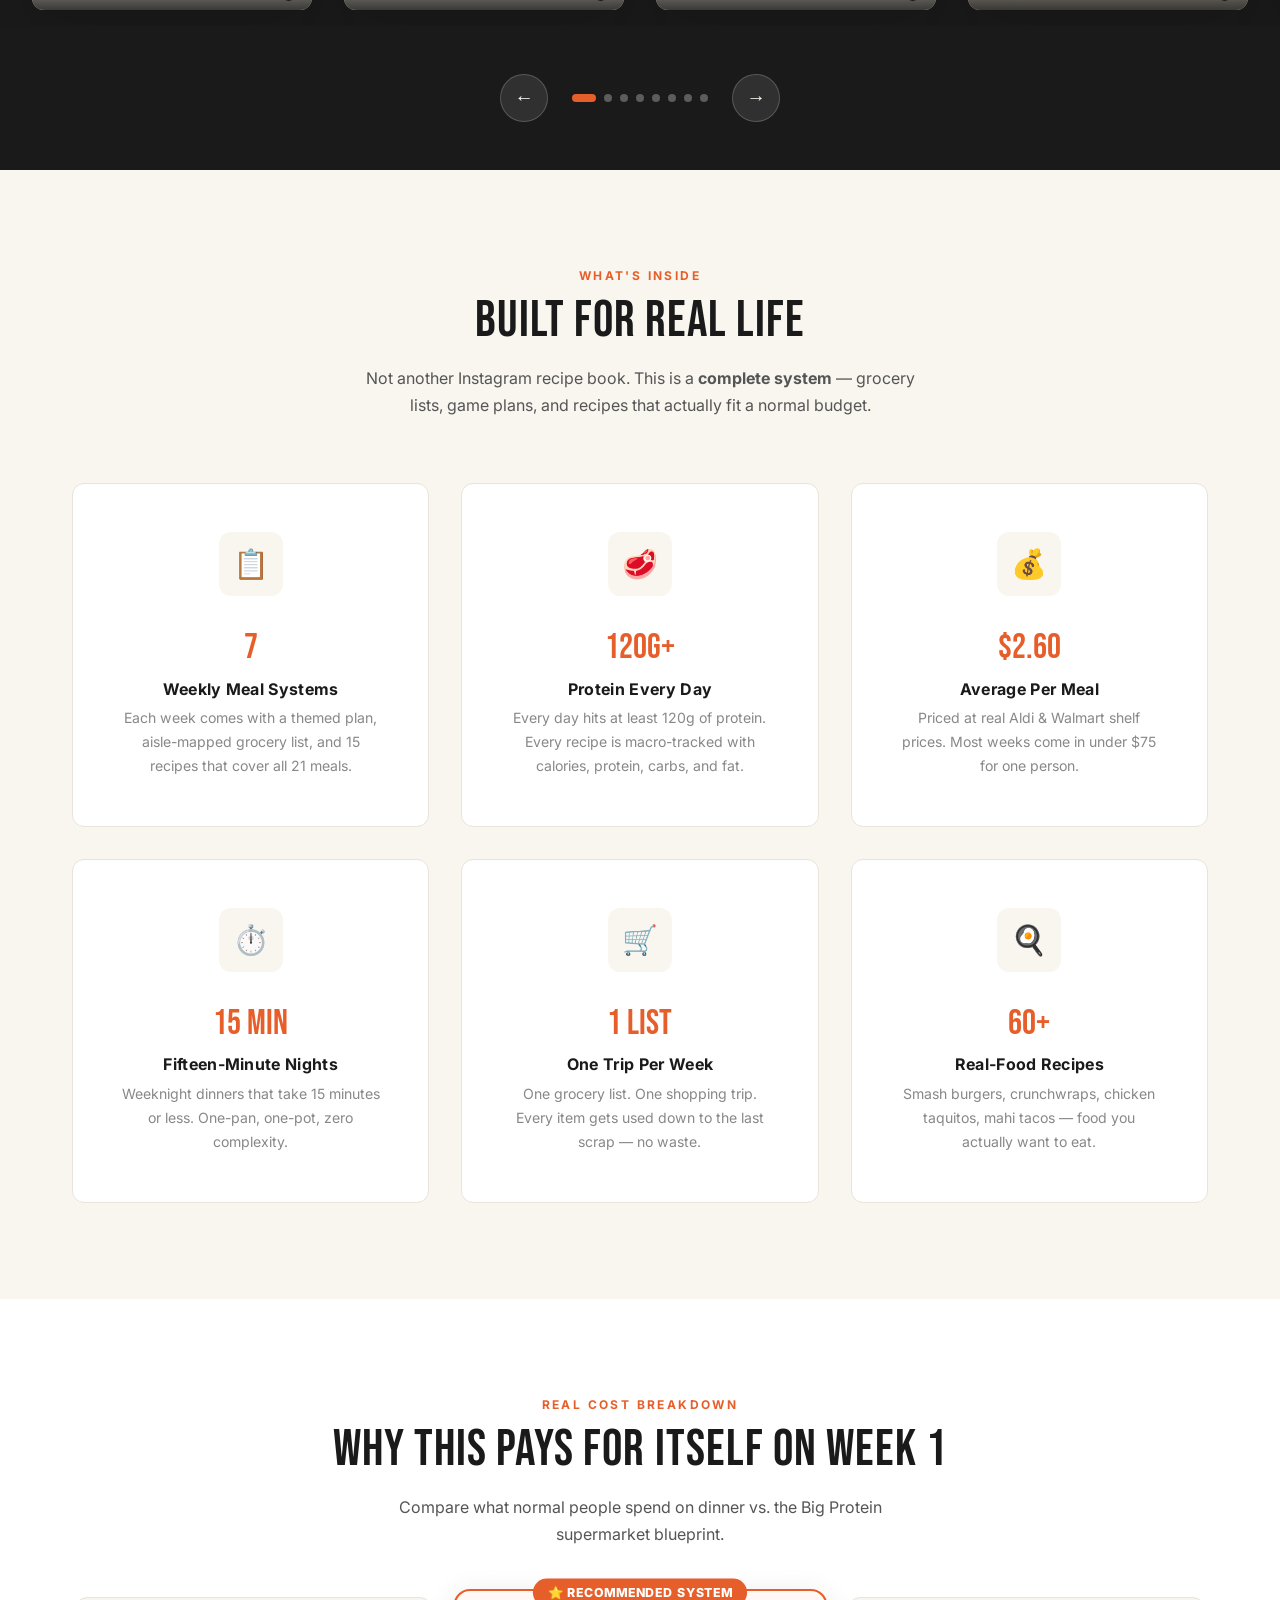
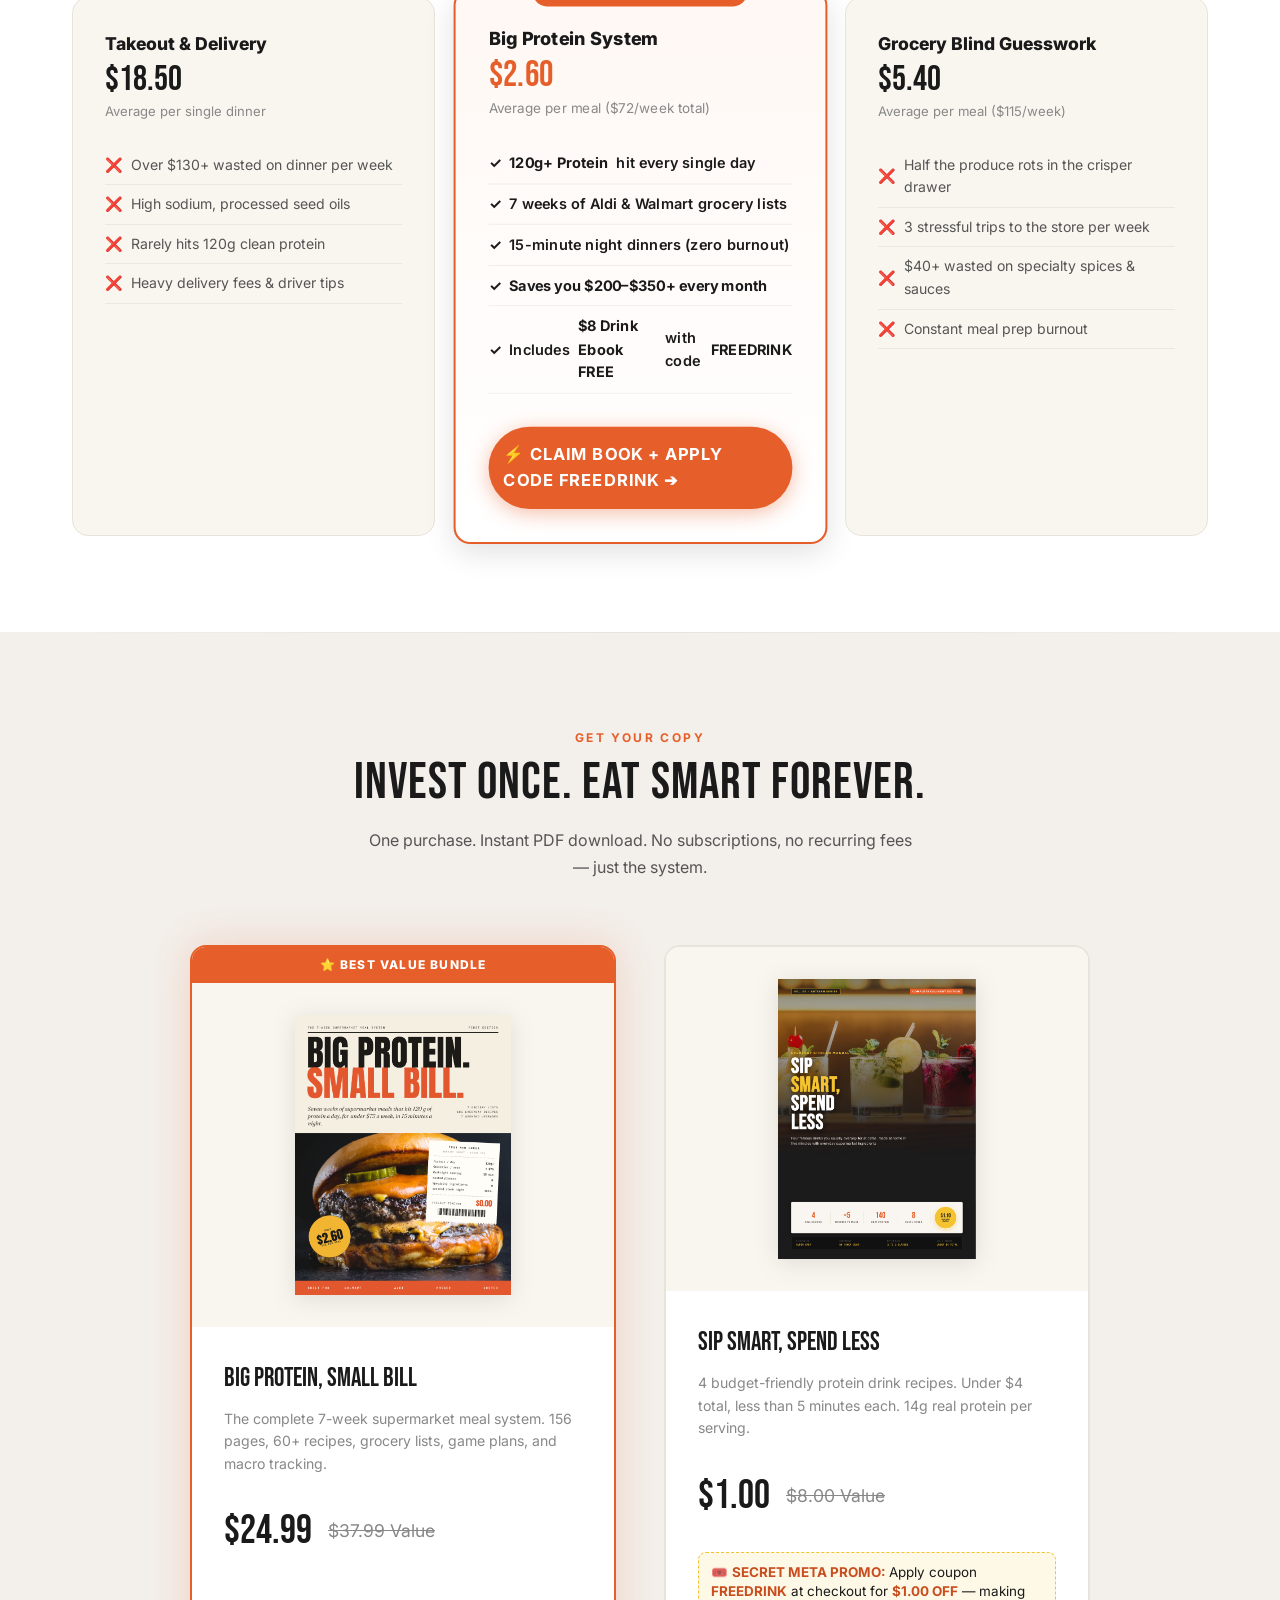
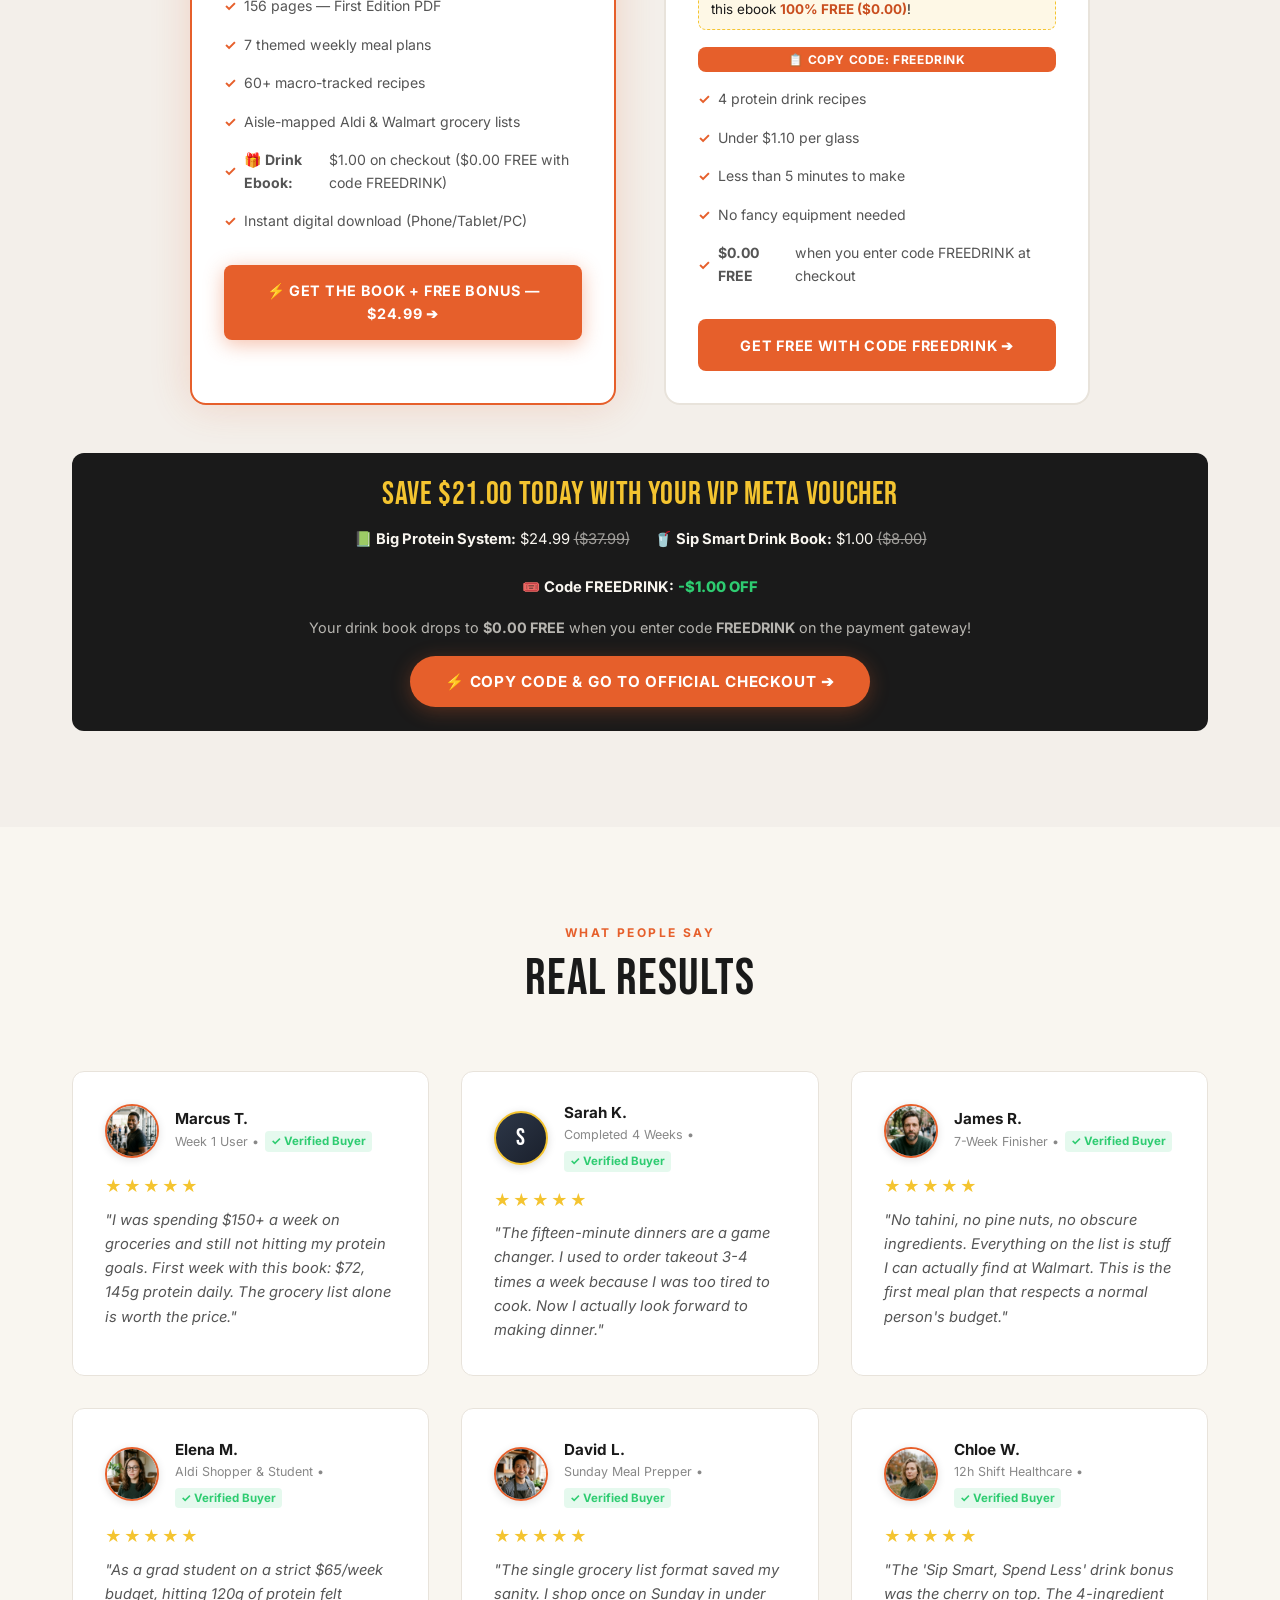
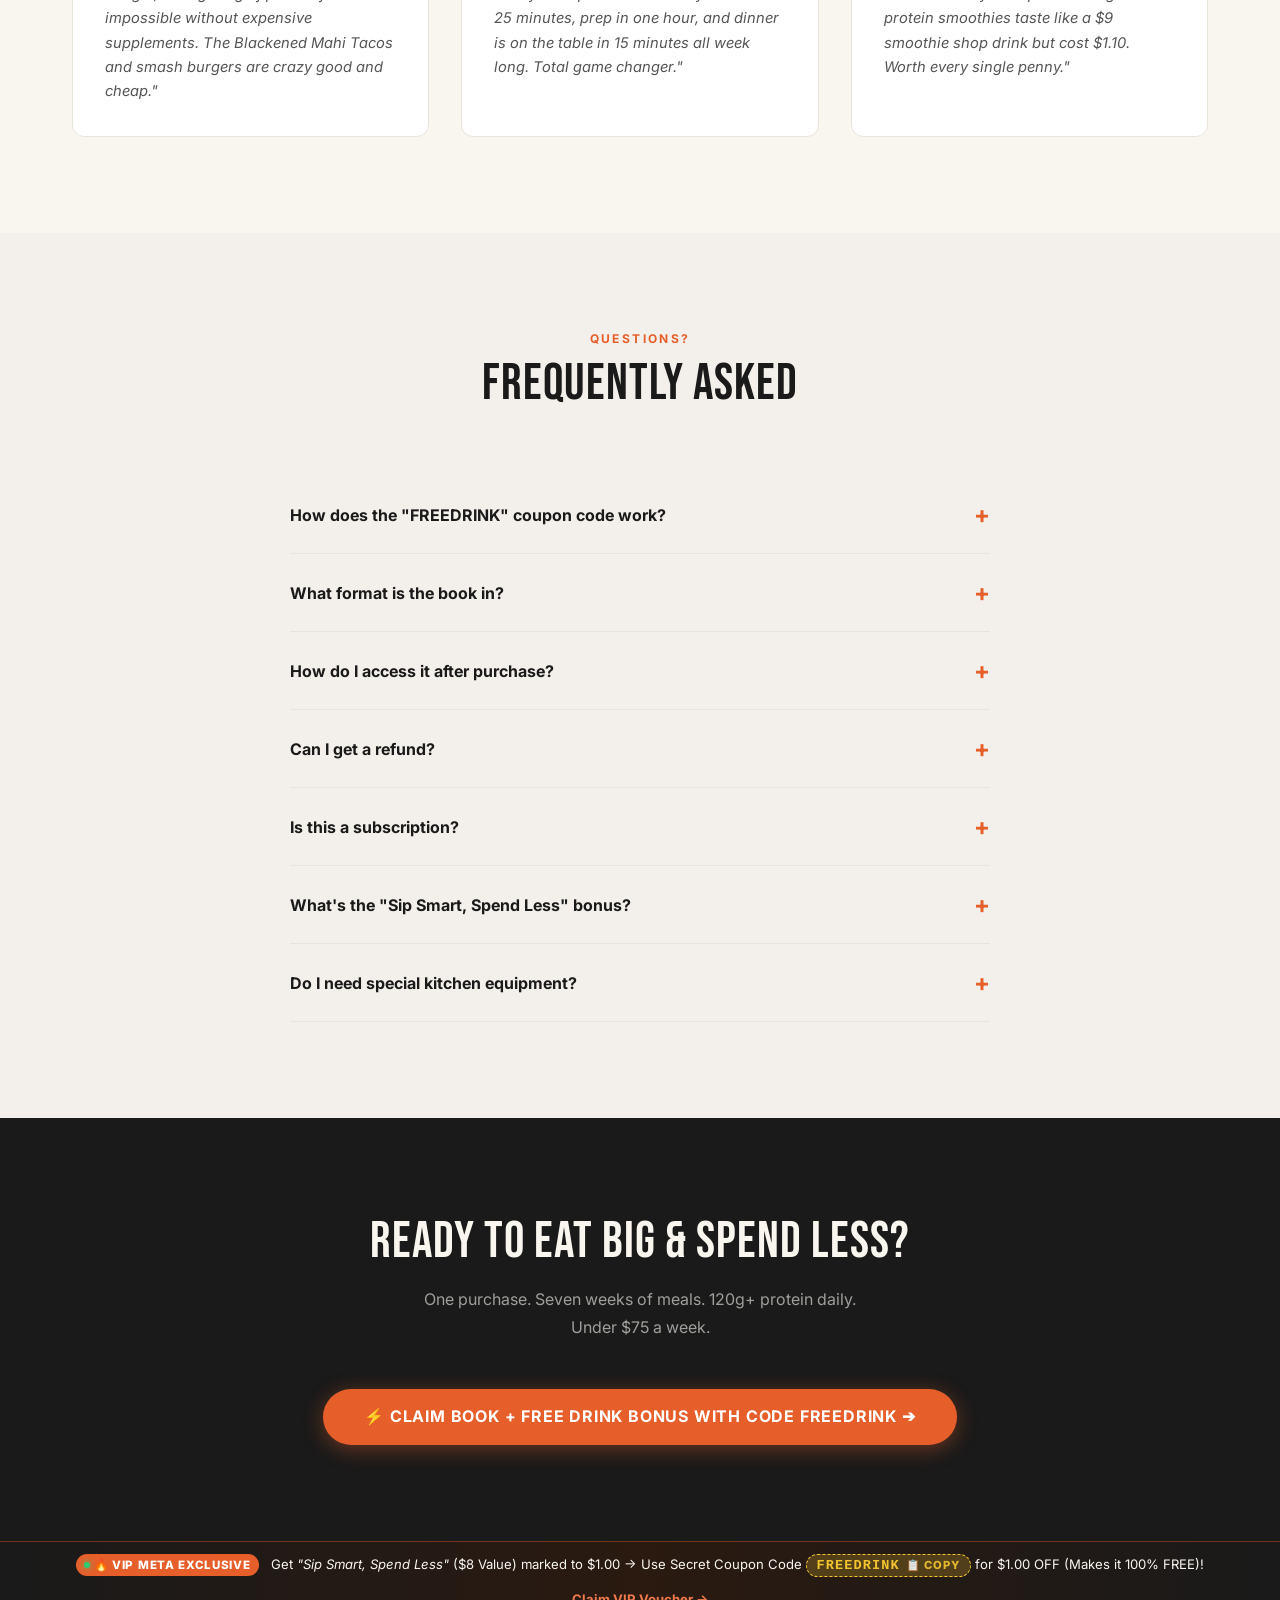
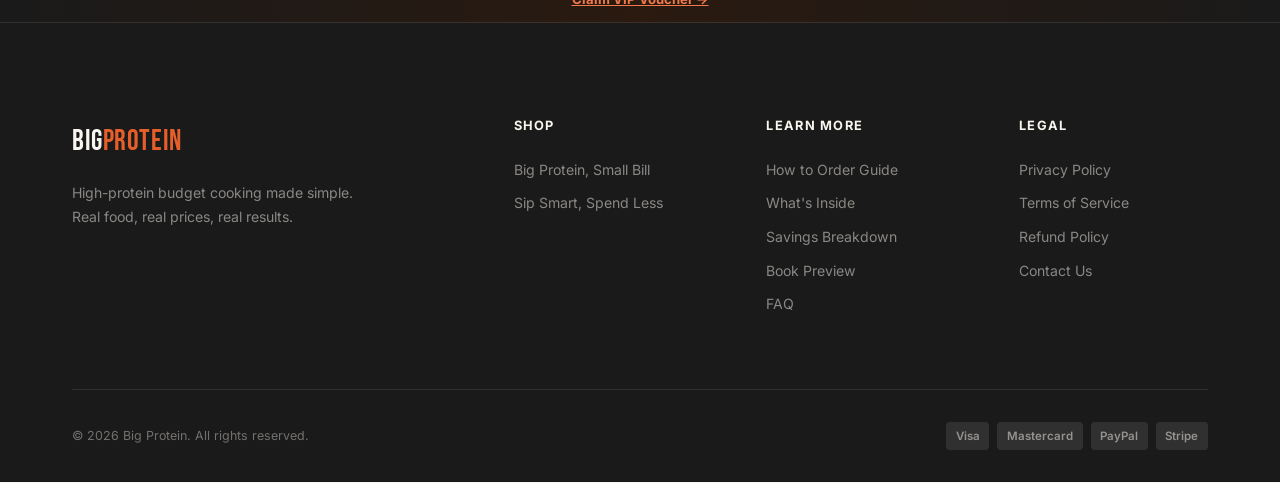
==== commit f0955ab0: "Add How to Order 8-step visual walkthrough and sticky top order bar" ====
--- a/index.html
+++ b/index.html
@@ -12,6 +12,15 @@
 
   <!-- ========== HEADER ========== -->
   <header class="site-header" id="site-header">
+    <!-- Sticky How to Order Notice Bar -->
+    <aside class="sticky-order-bar" aria-label="Order Guide Announcement">
+      <div class="sticky-order-inner">
+        <span class="sticky-order-badge"><span class="pulse-dot"></span> 📖 ORDER GUIDE</span>
+        <span class="sticky-order-text">First time ordering? Learn how to order &amp; claim code <strong>FREEDRINK</strong></span>
+        <a href="how-to-order.html" class="sticky-order-btn">8-Step Visual Guide ➔</a>
+      </div>
+    </aside>
+
     <div class="header-inner">
       <a href="index.html" class="logo">
         <span class="logo-text">BIG<span>PROTEIN</span></span>
@@ -20,12 +29,13 @@
       <nav>
         <ul class="nav-links" id="nav-links">
           <li><a href="#preview">Preview</a></li>
+          <li><a href="how-to-order.html" class="nav-order-link">How to Order</a></li>
           <li><a href="#features">What's Inside</a></li>
           <li><a href="#comparison">Savings</a></li>
           <li><a href="#pricing">Pricing</a></li>
           <li><a href="#faq">FAQ</a></li>
           <li>
-            <a href="https://superprofile.bio/vp/big-protein-small-bill" target="_blank" rel="noopener noreferrer" class="nav-cta">
+            <a href="https://superprofile.bio/vp/big-protein-small-bill" target="_blank" rel="noopener noreferrer" class="nav-cta" onclick="handleCheckoutClick(event, this)">
               ⚡ Order Now ➔
             </a>
           </li>
@@ -497,7 +507,7 @@
           </button>
           <div class="faq-answer">
             <div class="faq-answer-inner">
-              On our official payment gateway, the <em>"Sip Smart, Spend Less"</em> drink ebook is listed at just <strong>$1.00</strong> (discounted from $8.00). Simply paste coupon code <strong>FREEDRINK</strong> in the promo/coupon box at checkout, and $1.00 will be instantly deducted — giving you the entire drink cookbook <strong>100% FREE ($0.00)</strong>!
+              On our official payment gateway, the <em>"Sip Smart, Spend Less"</em> drink ebook is listed at just <strong>$1.00</strong> (discounted from $8.00). Simply paste coupon code <strong>FREEDRINK</strong> in the promo/coupon box at checkout, and $1.00 will be instantly deducted — giving you the entire drink cookbook <strong>100% FREE ($0.00)</strong>! Want to see screenshots of the exact checkout screen? <a href="how-to-order.html" style="font-weight:700; text-decoration:underline;">Read our 8-Step Visual Checkout Guide &rarr;</a>
             </div>
           </div>
         </div>
@@ -626,6 +636,7 @@
         <div class="footer-col">
           <h4>Learn More</h4>
           <ul>
+            <li><a href="how-to-order.html">How to Order Guide</a></li>
             <li><a href="#features">What's Inside</a></li>
             <li><a href="#comparison">Savings Breakdown</a></li>
             <li><a href="#preview">Book Preview</a></li>
--- a/css/styles.css
+++ b/css/styles.css
@@ -165,7 +165,8 @@
   left: 0;
   right: 0;
   width: 100%;
-  height: var(--header-height);
+  height: auto;
+  min-height: var(--header-height);
   background: rgba(249, 246, 240, 0.95);
   backdrop-filter: blur(20px);
   -webkit-backdrop-filter: blur(20px);
@@ -179,11 +180,97 @@
   box-shadow: var(--shadow-md);
 }
 
+/* --- Sticky Top Order Guide Notice Bar --- */
+.sticky-order-bar {
+  background: linear-gradient(90deg, #1C1917 0%, #2A170F 50%, #1C1917 100%);
+  color: var(--color-white);
+  padding: 7px 1rem;
+  border-bottom: 1px solid rgba(230, 95, 43, 0.4);
+  font-size: 0.82rem;
+  width: 100%;
+}
+
+.sticky-order-inner {
+  max-width: var(--max-width);
+  margin: 0 auto;
+  display: flex;
+  align-items: center;
+  justify-content: center;
+  gap: 12px;
+  flex-wrap: wrap;
+  text-align: center;
+}
+
+.sticky-order-badge {
+  background: var(--color-primary);
+  color: var(--color-white);
+  font-weight: 800;
+  font-size: 0.72rem;
+  padding: 2px 8px;
+  border-radius: var(--radius-full);
+  letter-spacing: 0.06em;
+  text-transform: uppercase;
+  display: inline-flex;
+  align-items: center;
+  gap: 5px;
+}
+
+.sticky-order-badge .pulse-dot {
+  width: 6px;
+  height: 6px;
+  background: #2ECC71;
+  border-radius: 50%;
+  box-shadow: 0 0 6px #2ECC71;
+  animation: pulseDot 1.5s infinite;
+}
+
+.sticky-order-text {
+  color: rgba(249, 246, 240, 0.95);
+  font-weight: 500;
+}
+
+.sticky-order-text strong {
+  color: var(--color-accent);
+  letter-spacing: 0.05em;
+}
+
+.sticky-order-btn {
+  display: inline-flex;
+  align-items: center;
+  gap: 4px;
+  background: rgba(244, 196, 48, 0.2);
+  color: var(--color-accent);
+  border: 1px solid var(--color-accent);
+  padding: 3px 10px;
+  border-radius: var(--radius-full);
+  font-size: 0.76rem;
+  font-weight: 700;
+  text-decoration: none;
+  transition: all var(--transition-fast);
+  white-space: nowrap;
+}
+
+.sticky-order-btn:hover {
+  background: var(--color-accent);
+  color: var(--color-charcoal);
+  border-color: var(--color-accent);
+  transform: translateY(-1px);
+}
+
+.nav-order-link {
+  color: var(--color-primary) !important;
+  font-weight: 700 !important;
+}
+
+.nav-order-link:hover {
+  color: var(--color-primary-dark) !important;
+}
+
 .header-inner {
   max-width: var(--max-width);
   margin: 0 auto;
   padding: 0 var(--space-xl);
-  height: 100%;
+  height: var(--header-height);
   display: flex;
   align-items: center;
   justify-content: space-between;
@@ -2592,6 +2679,25 @@
     --space-4xl: 3.5rem;
   }
 
+  .sticky-order-bar {
+    padding: 6px 10px;
+  }
+
+  .sticky-order-inner {
+    gap: 8px;
+    font-size: 0.76rem;
+  }
+
+  .sticky-order-text {
+    font-size: 0.75rem;
+    line-height: 1.35;
+  }
+
+  .sticky-order-btn {
+    font-size: 0.72rem;
+    padding: 2px 8px;
+  }
+
   .nav-links {
     position: fixed;
     top: 0;
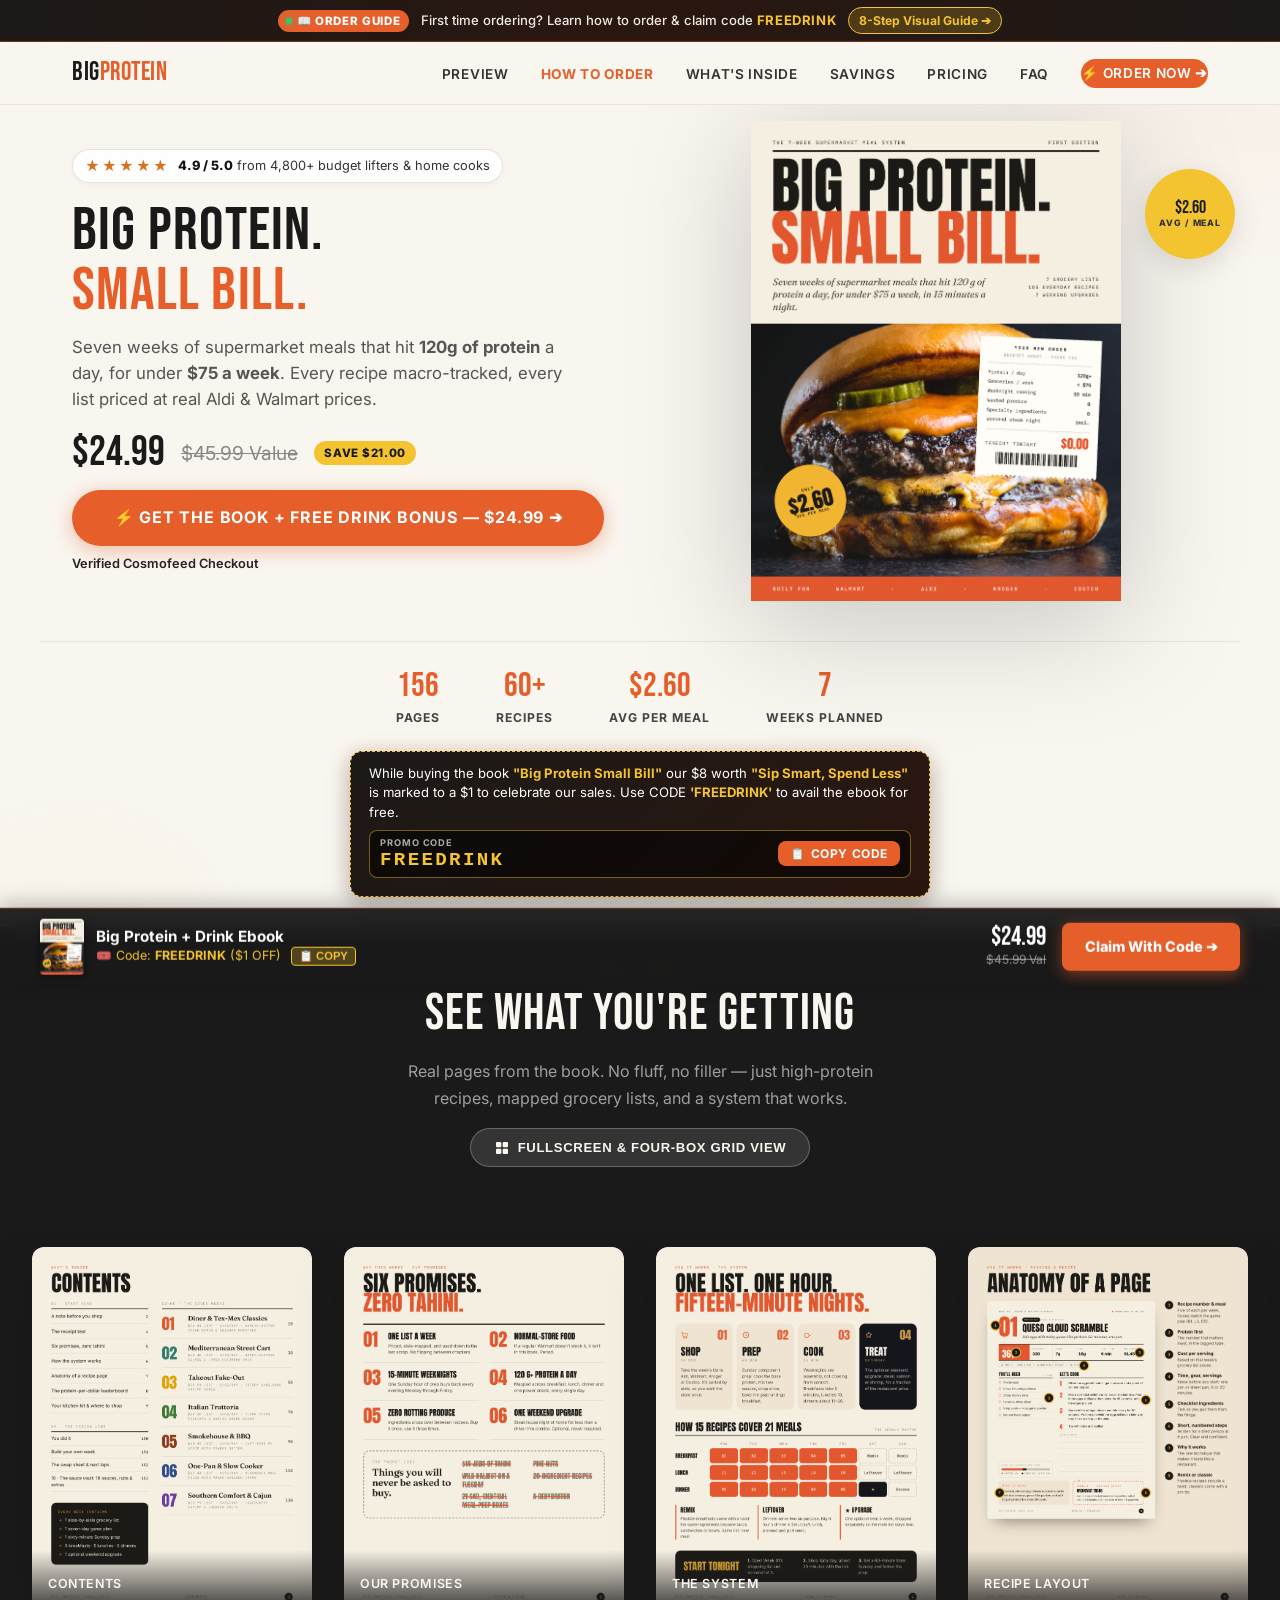
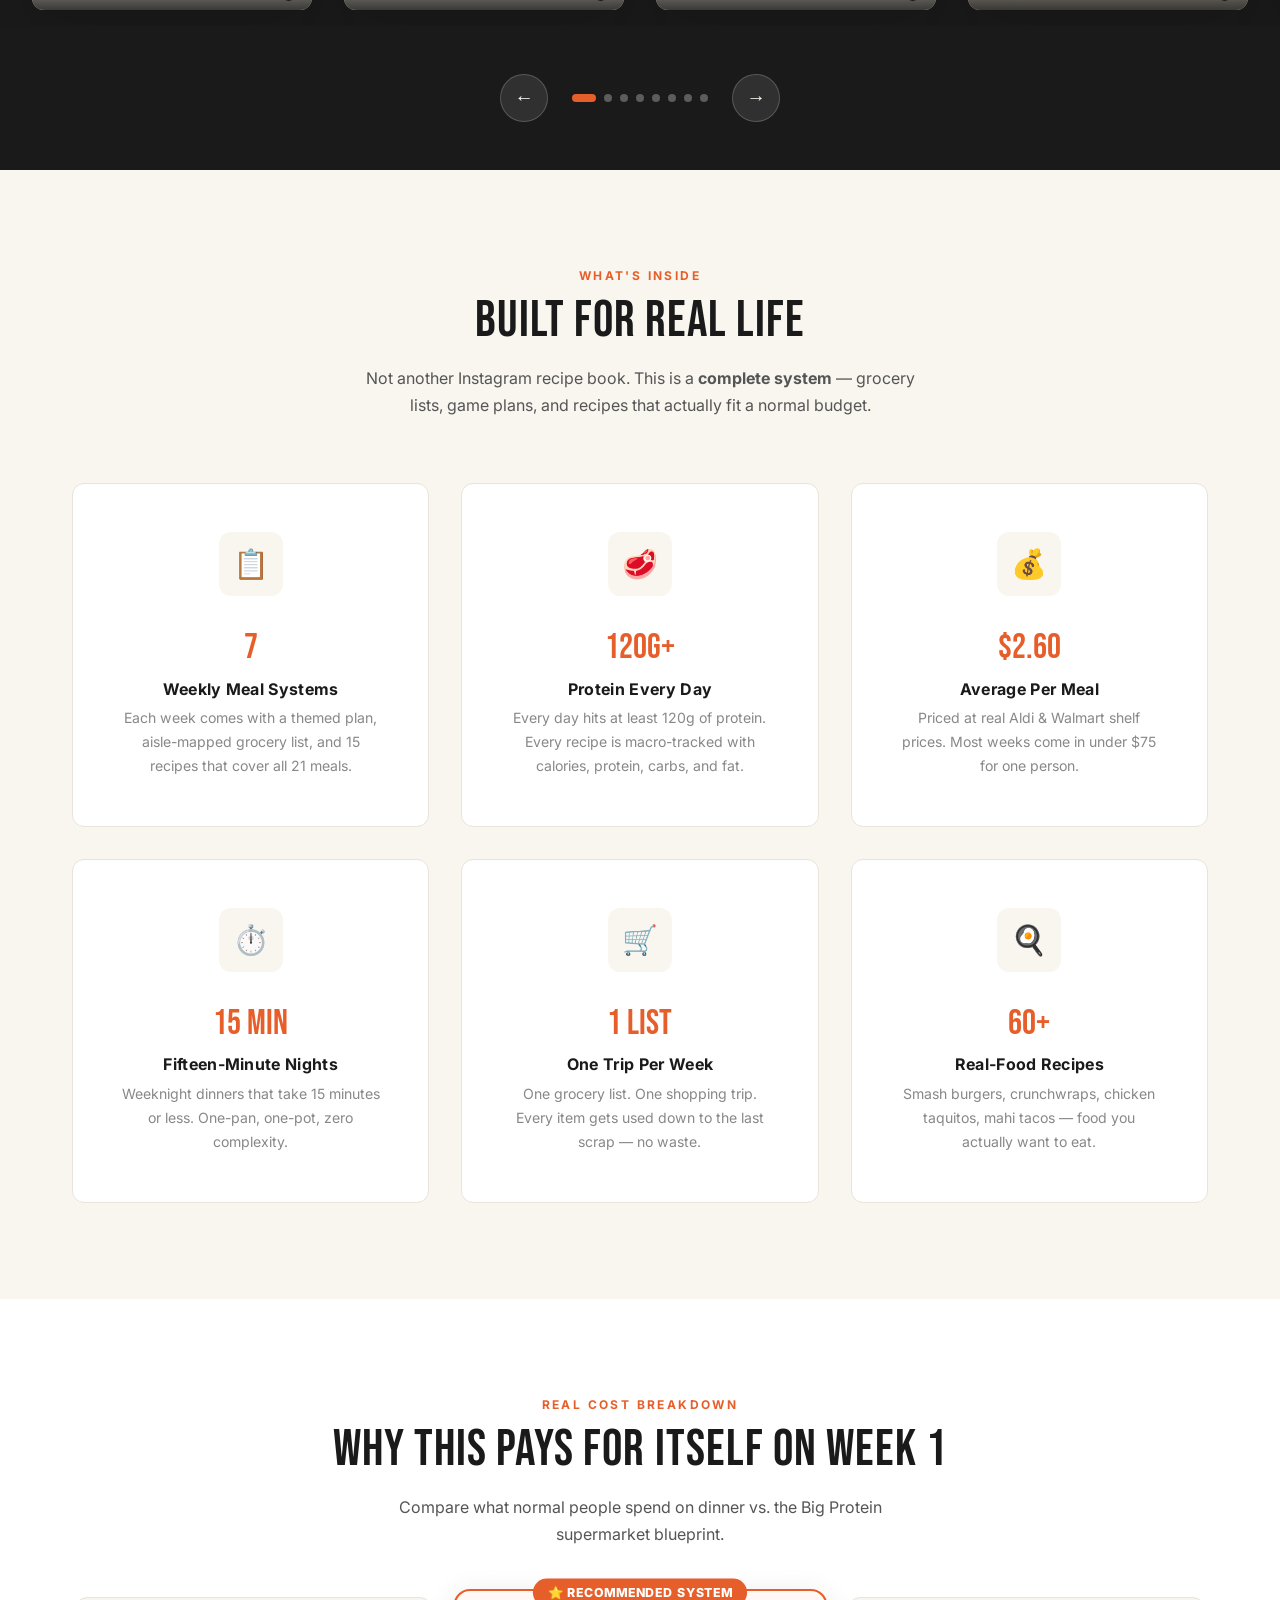
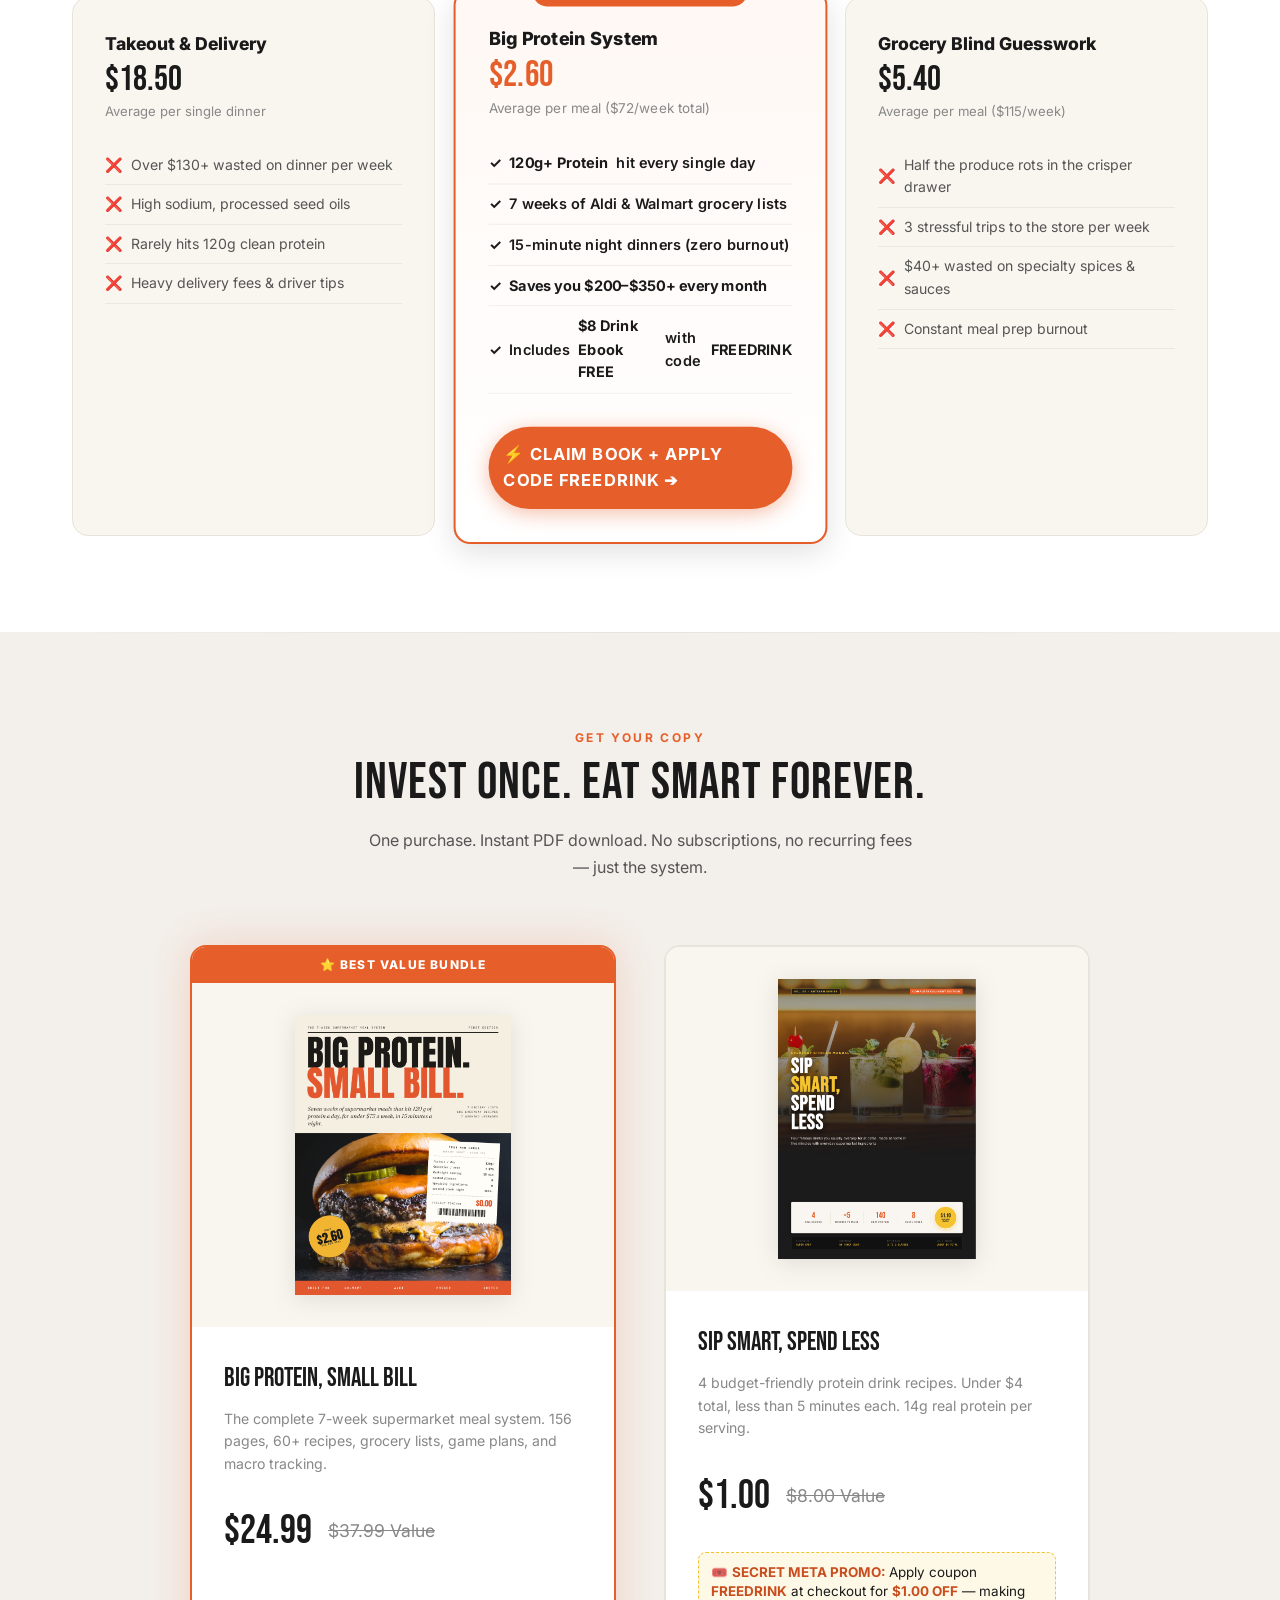
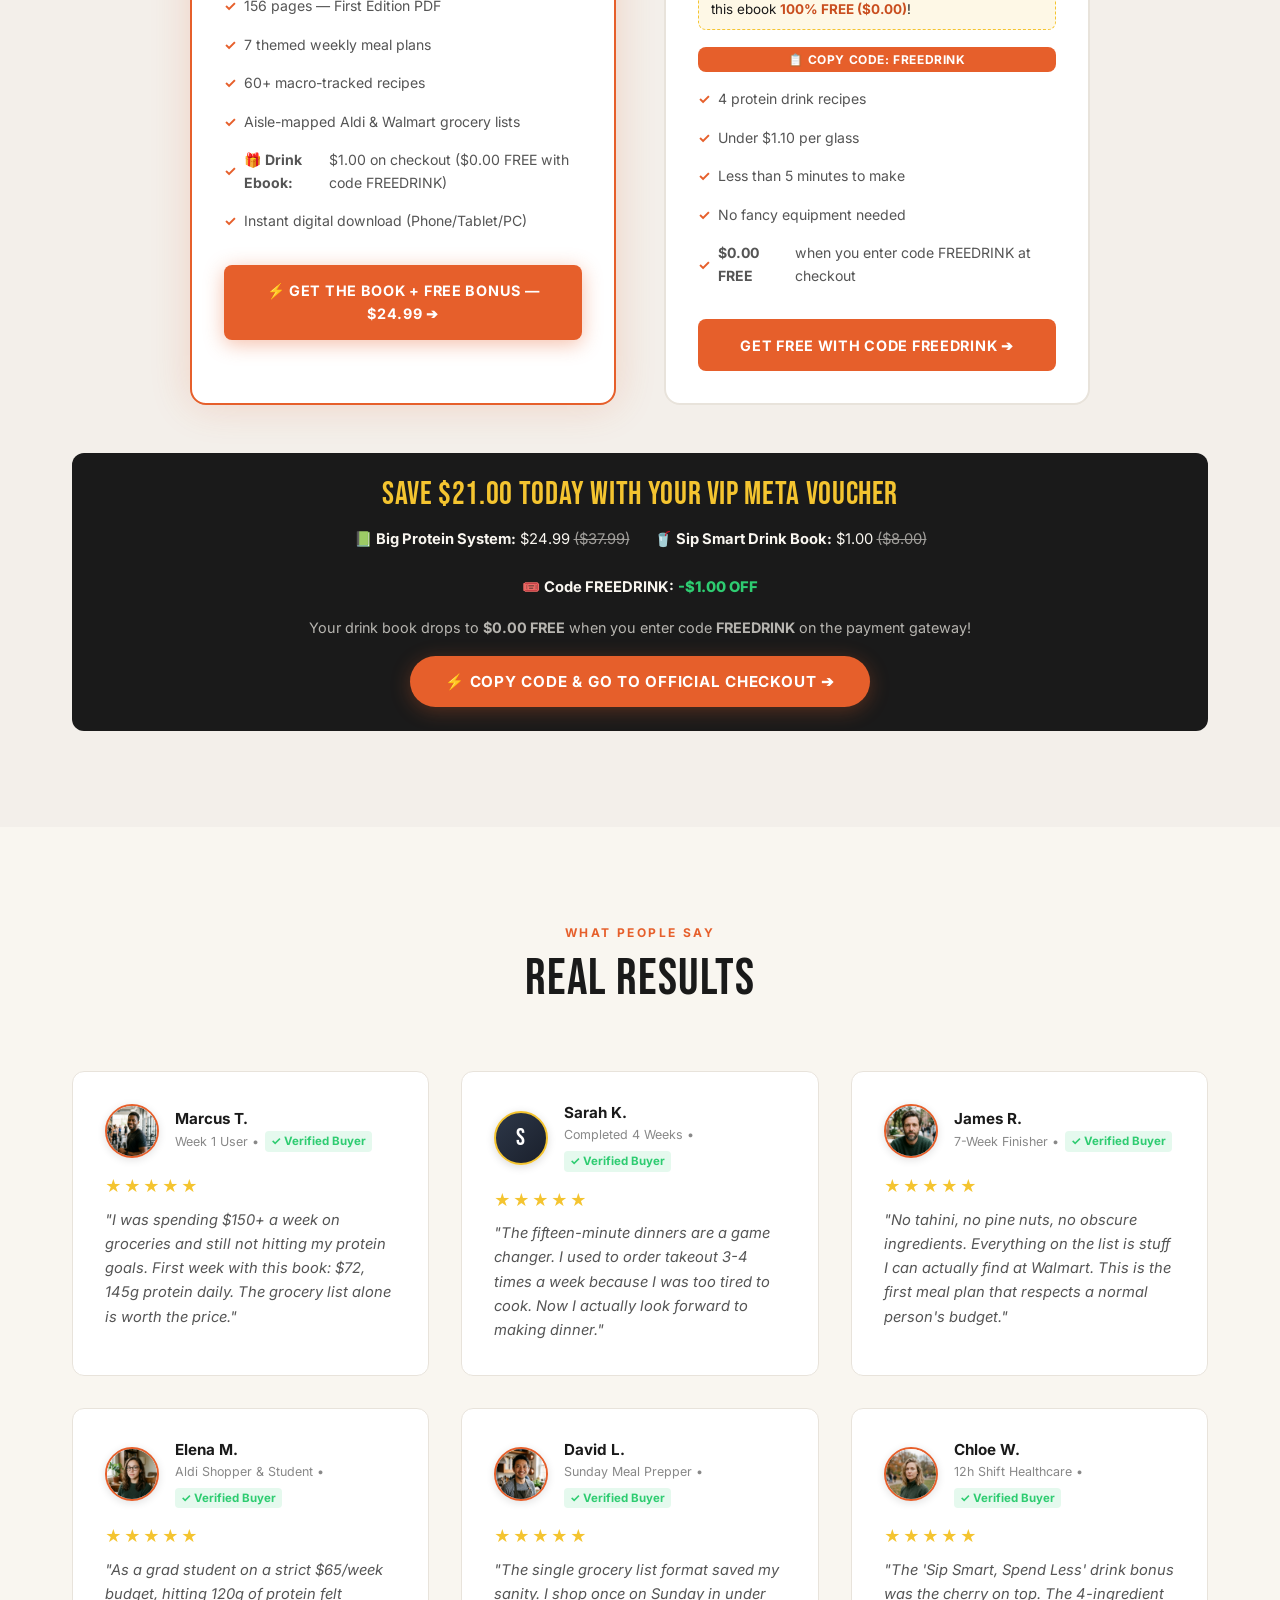
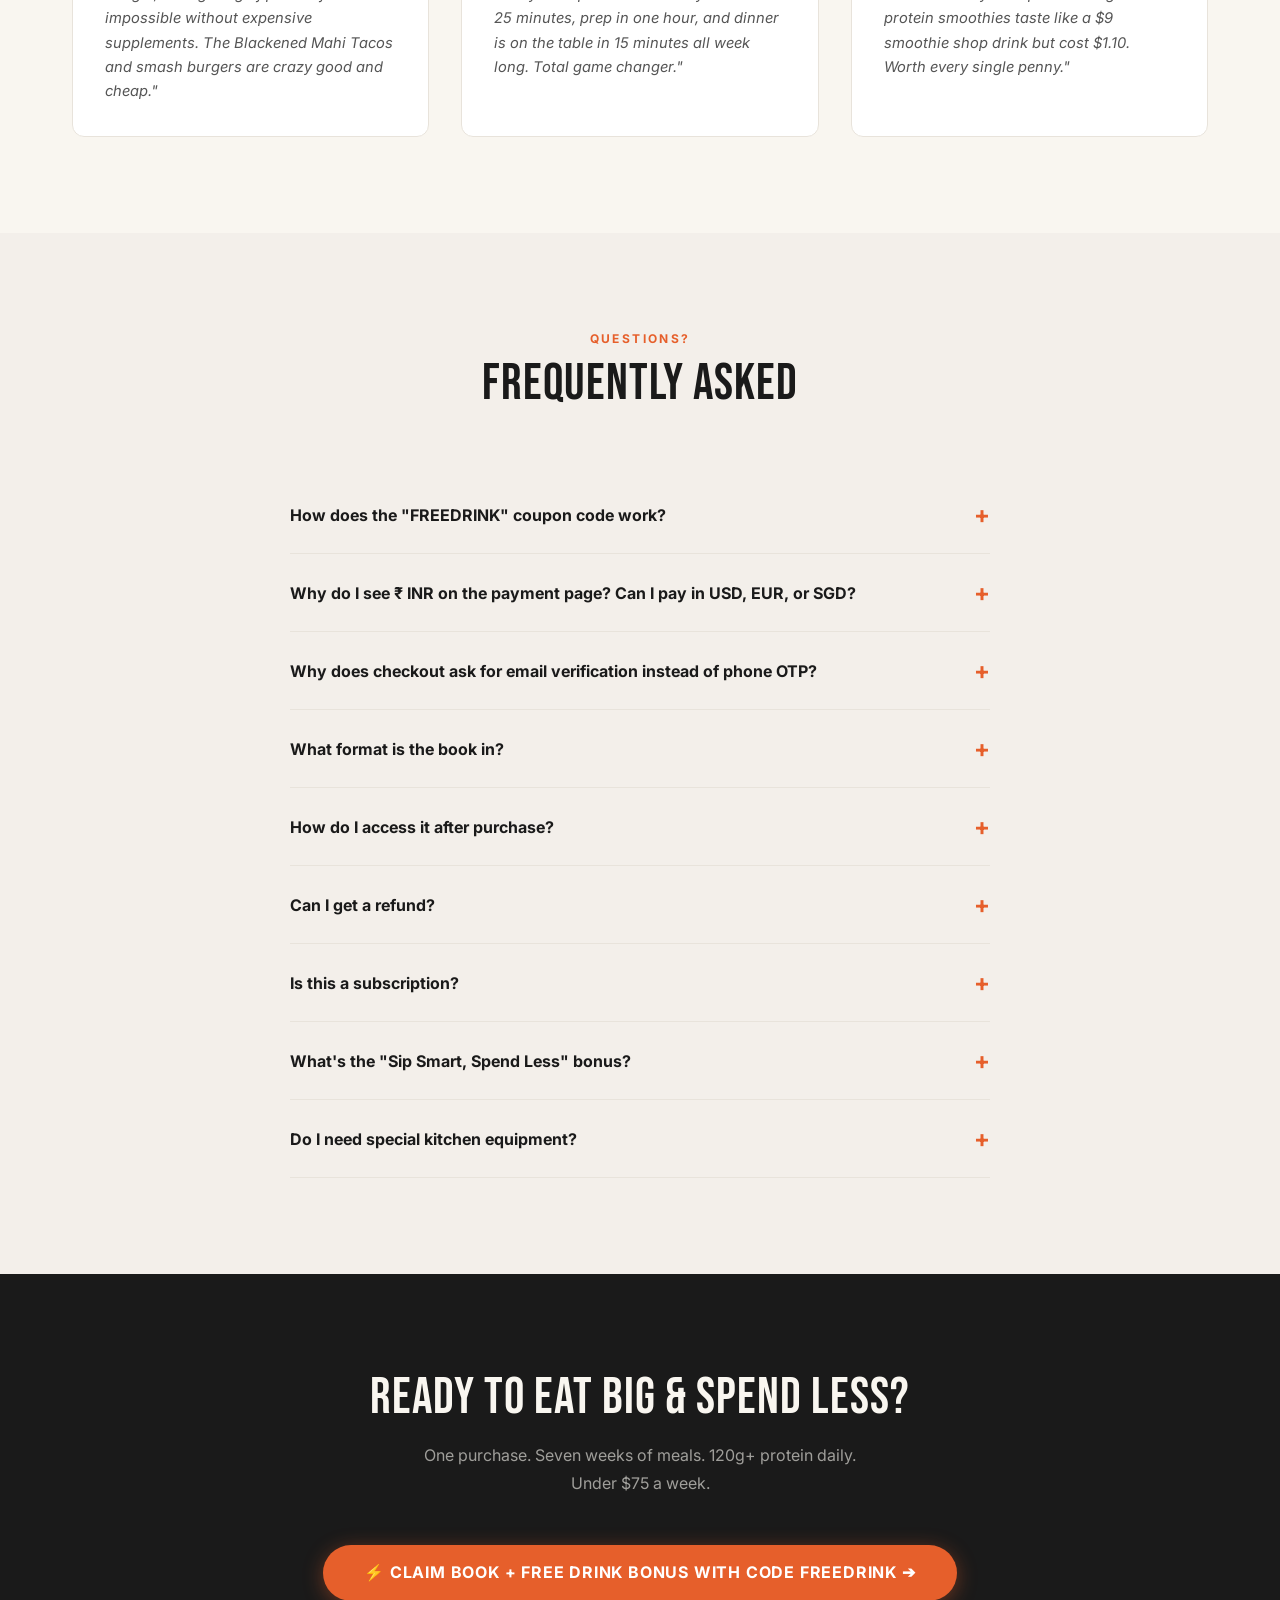
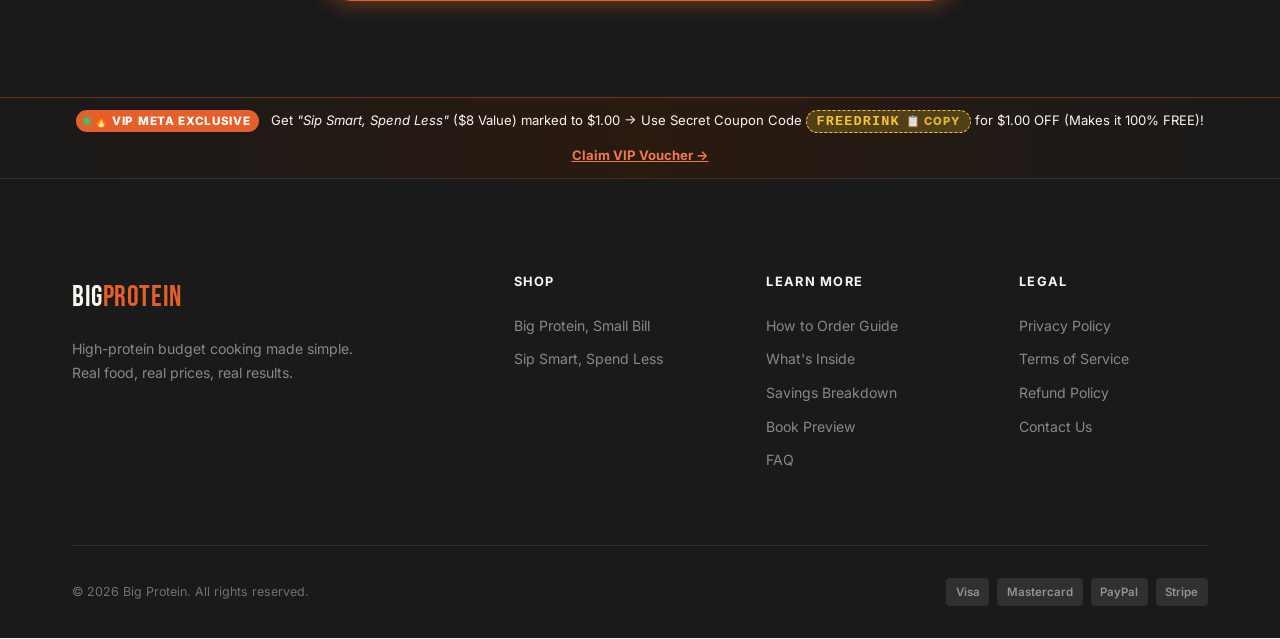
==== commit 1c41ea2e: "Update FAQ and legal/support policies across all pages" ====
--- a/index.html
+++ b/index.html
@@ -514,6 +514,30 @@
 
         <div class="faq-item reveal">
           <button class="faq-question">
+            Why do I see ₹ INR on the payment page? Can I pay in USD, EUR, or SGD?
+            <span class="faq-icon">+</span>
+          </button>
+          <div class="faq-answer">
+            <div class="faq-answer-inner">
+              Our payment gateway partner (Cosmofeed / SuperProfile) is an international creator checkout network based in India. When visiting from a mobile phone, the price may initially show in Indian Rupees (e.g., <strong>₹2,371.86 INR</strong>). This converts to <strong>$24.99 USD</strong> and is 100% normal. Once you tap "Get Instant Access", you can use the <strong>"Pay in"</strong> dropdown to select <strong>USD ($), EUR (€), SGD (S$), GBP (£), or CAD ($)</strong>, or pay with any international credit/debit card, Apple Pay, Google Pay, or PayPal. <a href="how-to-order.html" style="font-weight:700; text-decoration:underline;">See Step 5 in our visual guide &rarr;</a>
+            </div>
+          </div>
+        </div>
+
+        <div class="faq-item reveal">
+          <button class="faq-question">
+            Why does checkout ask for email verification instead of phone OTP?
+            <span class="faq-icon">+</span>
+          </button>
+          <div class="faq-answer">
+            <div class="faq-answer-inner">
+              We verify your email address to confirm your transaction and block automated spam bots. More importantly, this ensures your email is 100% typo-free so your permanent PDF download access links are instantly delivered straight to your inbox without delay.
+            </div>
+          </div>
+        </div>
+
+        <div class="faq-item reveal">
+          <button class="faq-question">
             What format is the book in?
             <span class="faq-icon">+</span>
           </button>
@@ -531,7 +555,7 @@
           </button>
           <div class="faq-answer">
             <div class="faq-answer-inner">
-              After completing your purchase through our official Cosmofeed / SuperProfile checkout, you'll receive a direct download link on the confirmation page and via email immediately. The PDF is yours to keep forever — no subscriptions, no expiry.
+              After completing your purchase through our official Cosmofeed / SuperProfile checkout, you'll receive direct download links for both <em>"Big Protein, Small Bill"</em> and the bonus drink book immediately on screen, plus a verified email backup for lifetime access.
             </div>
           </div>
         </div>
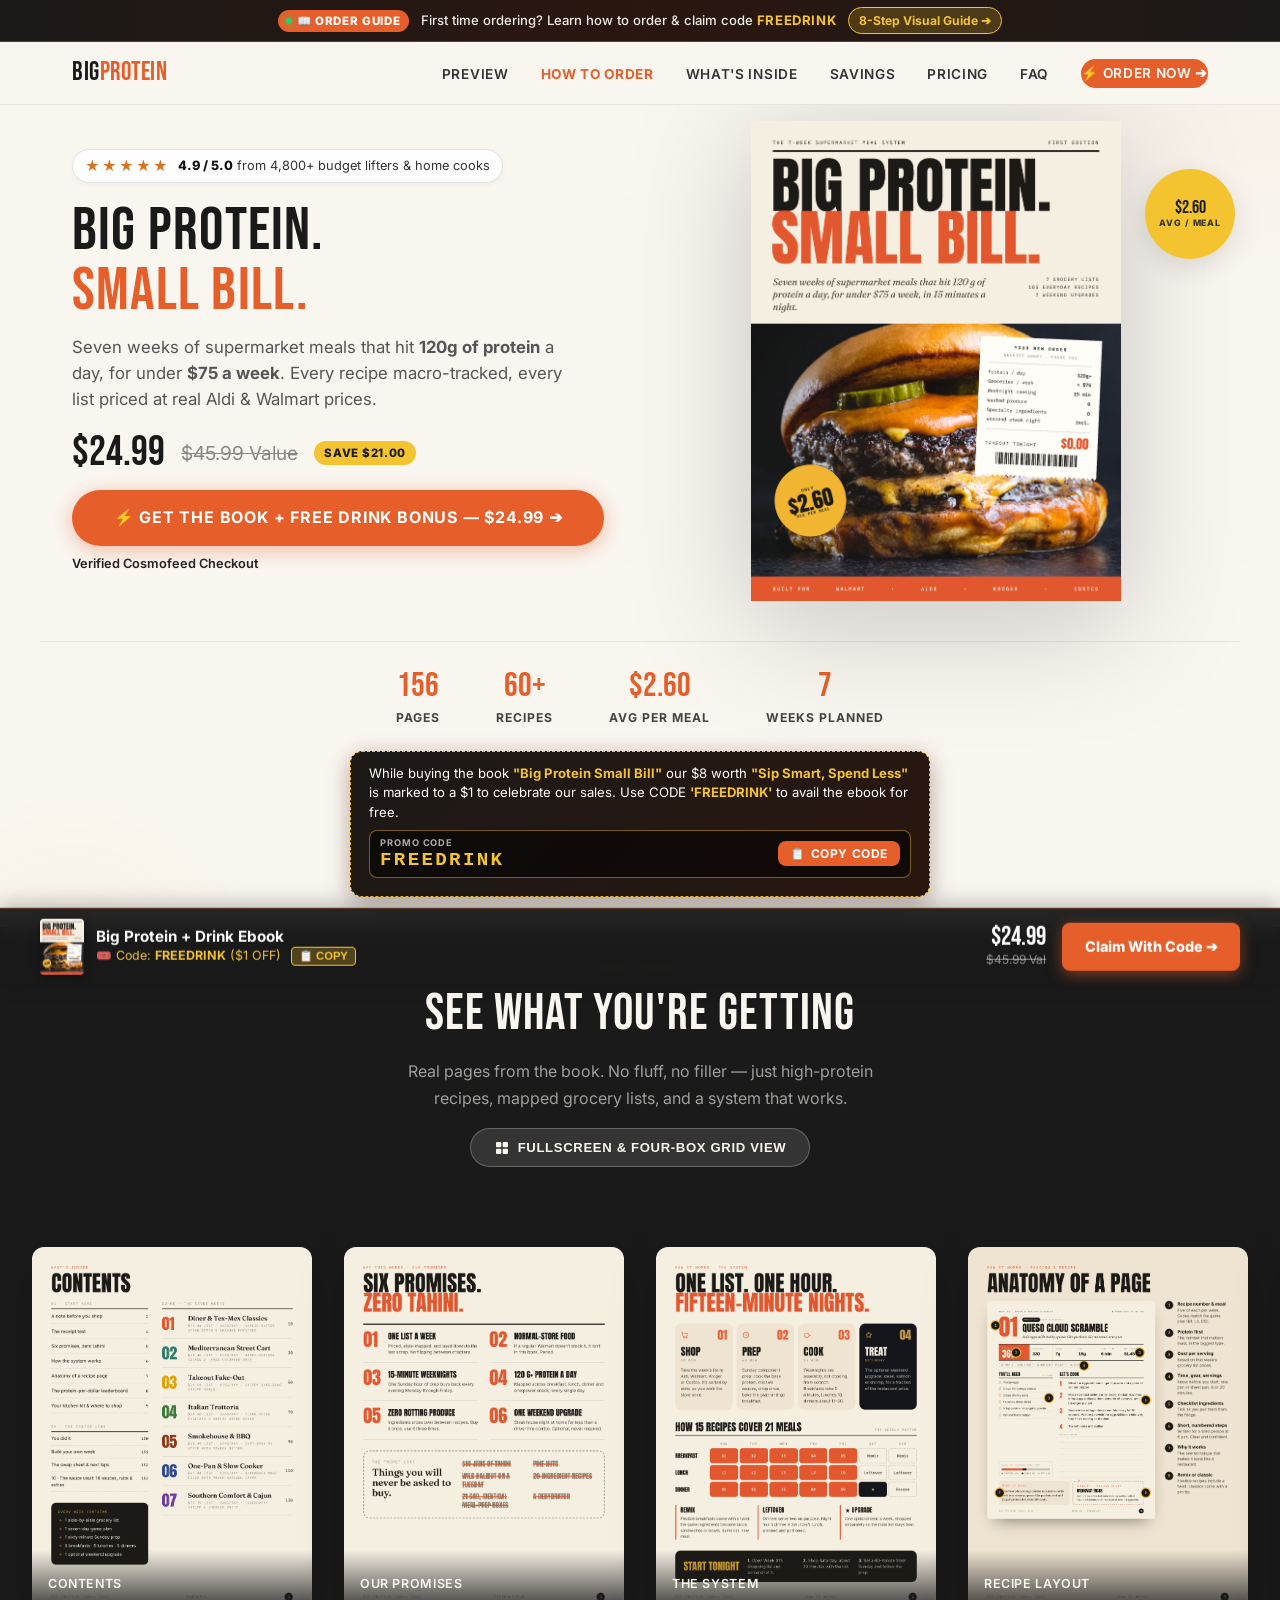
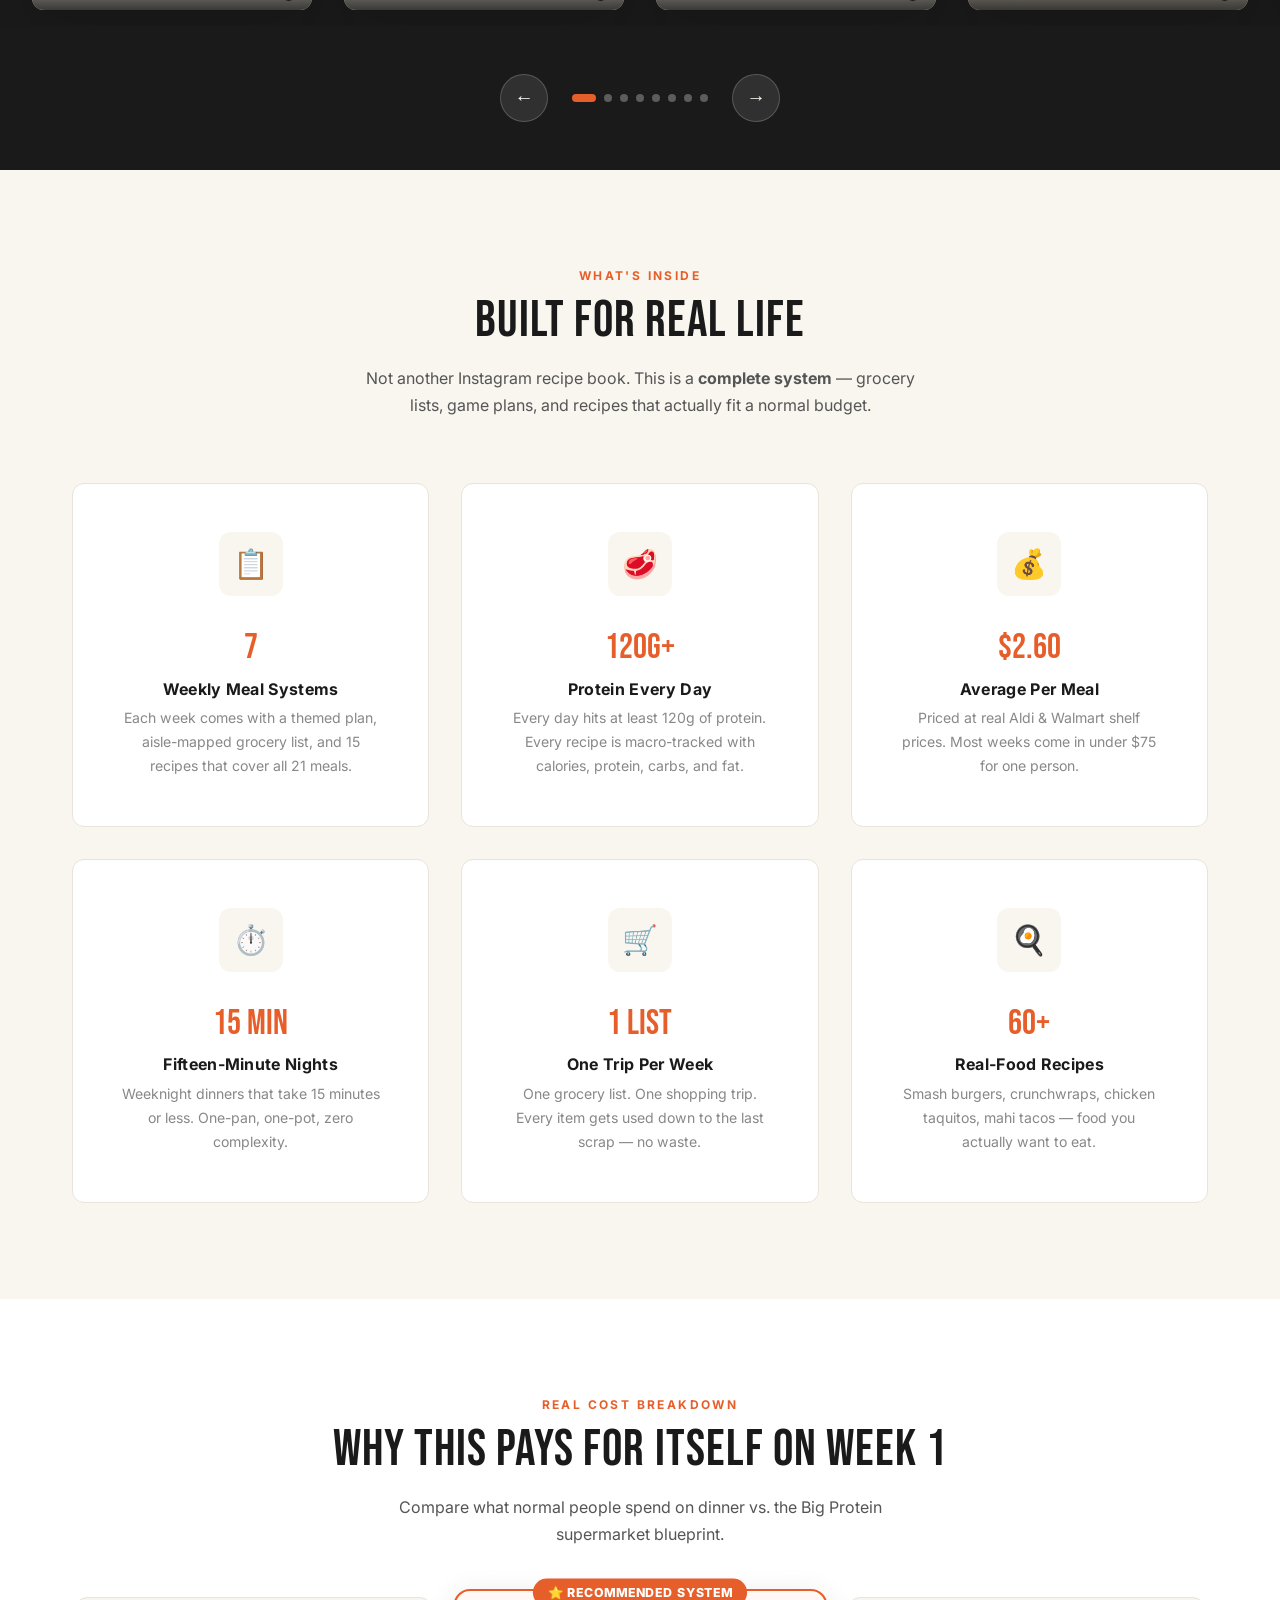
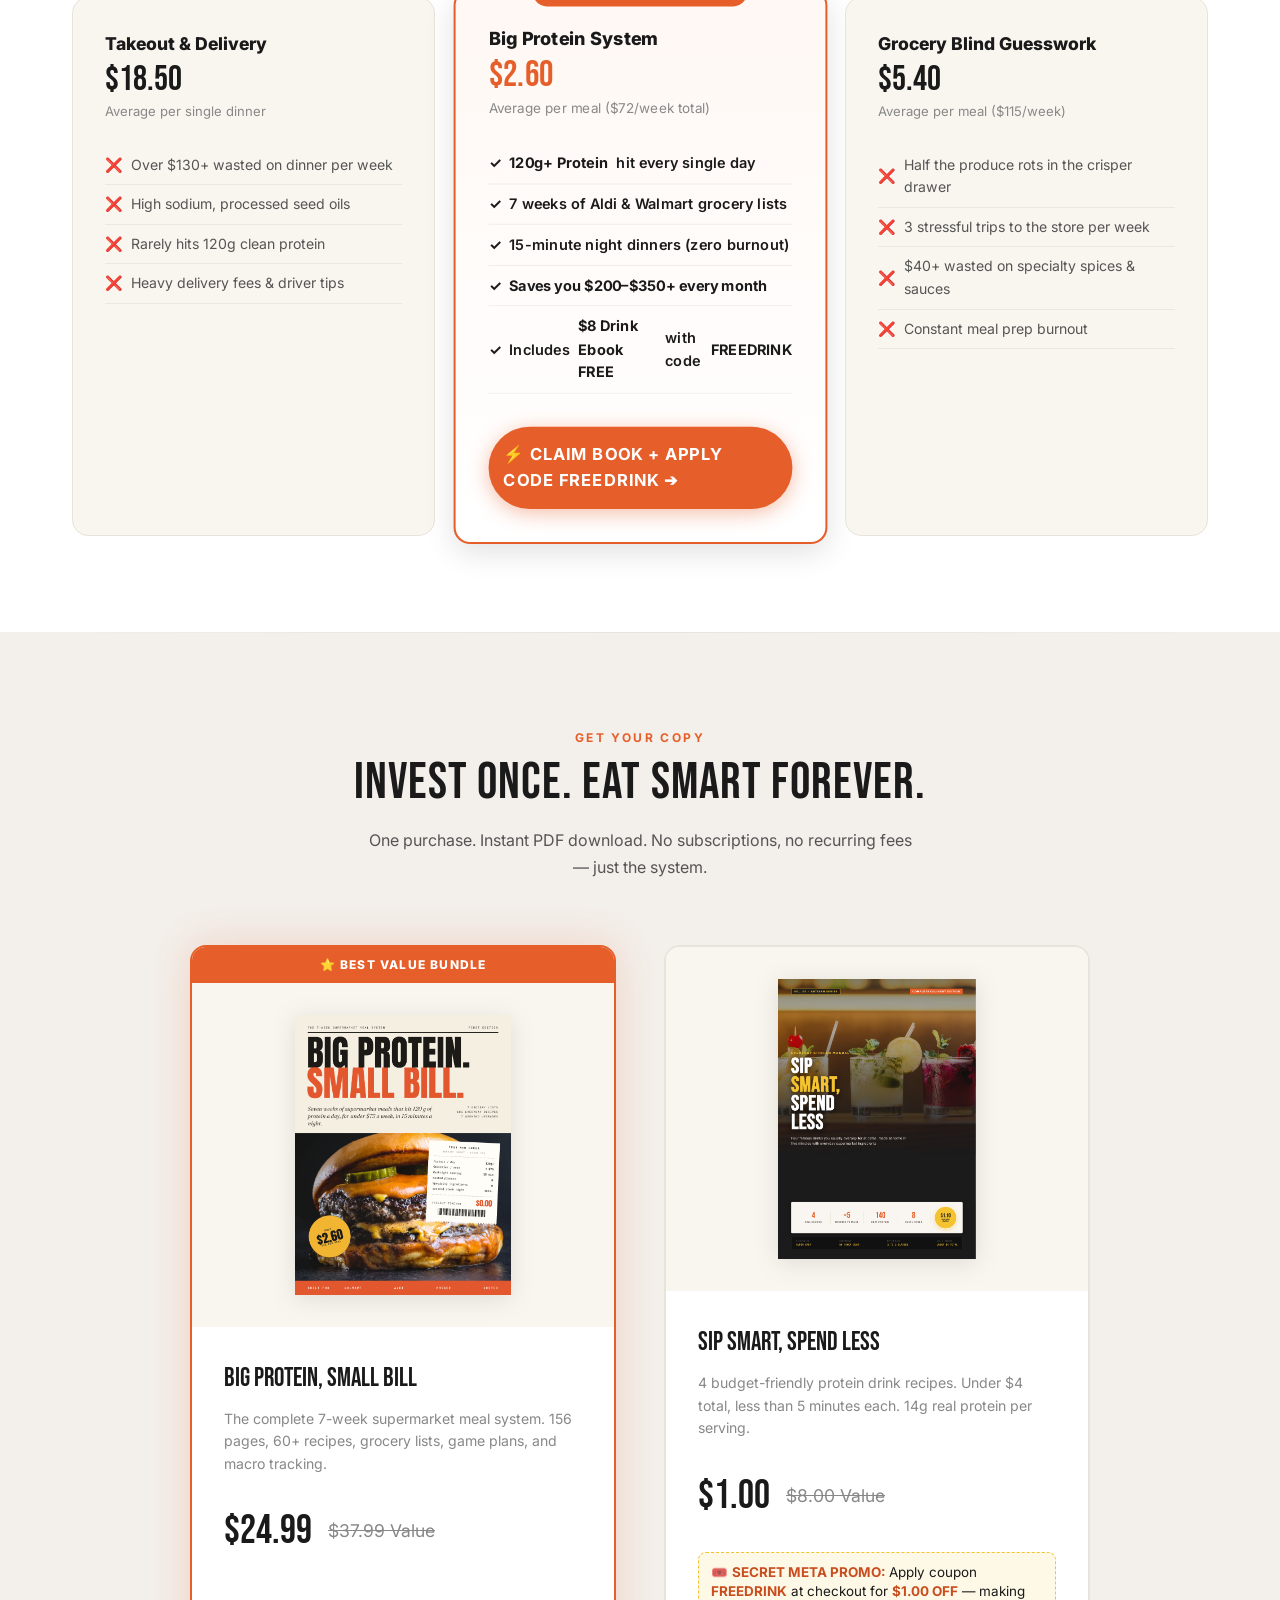
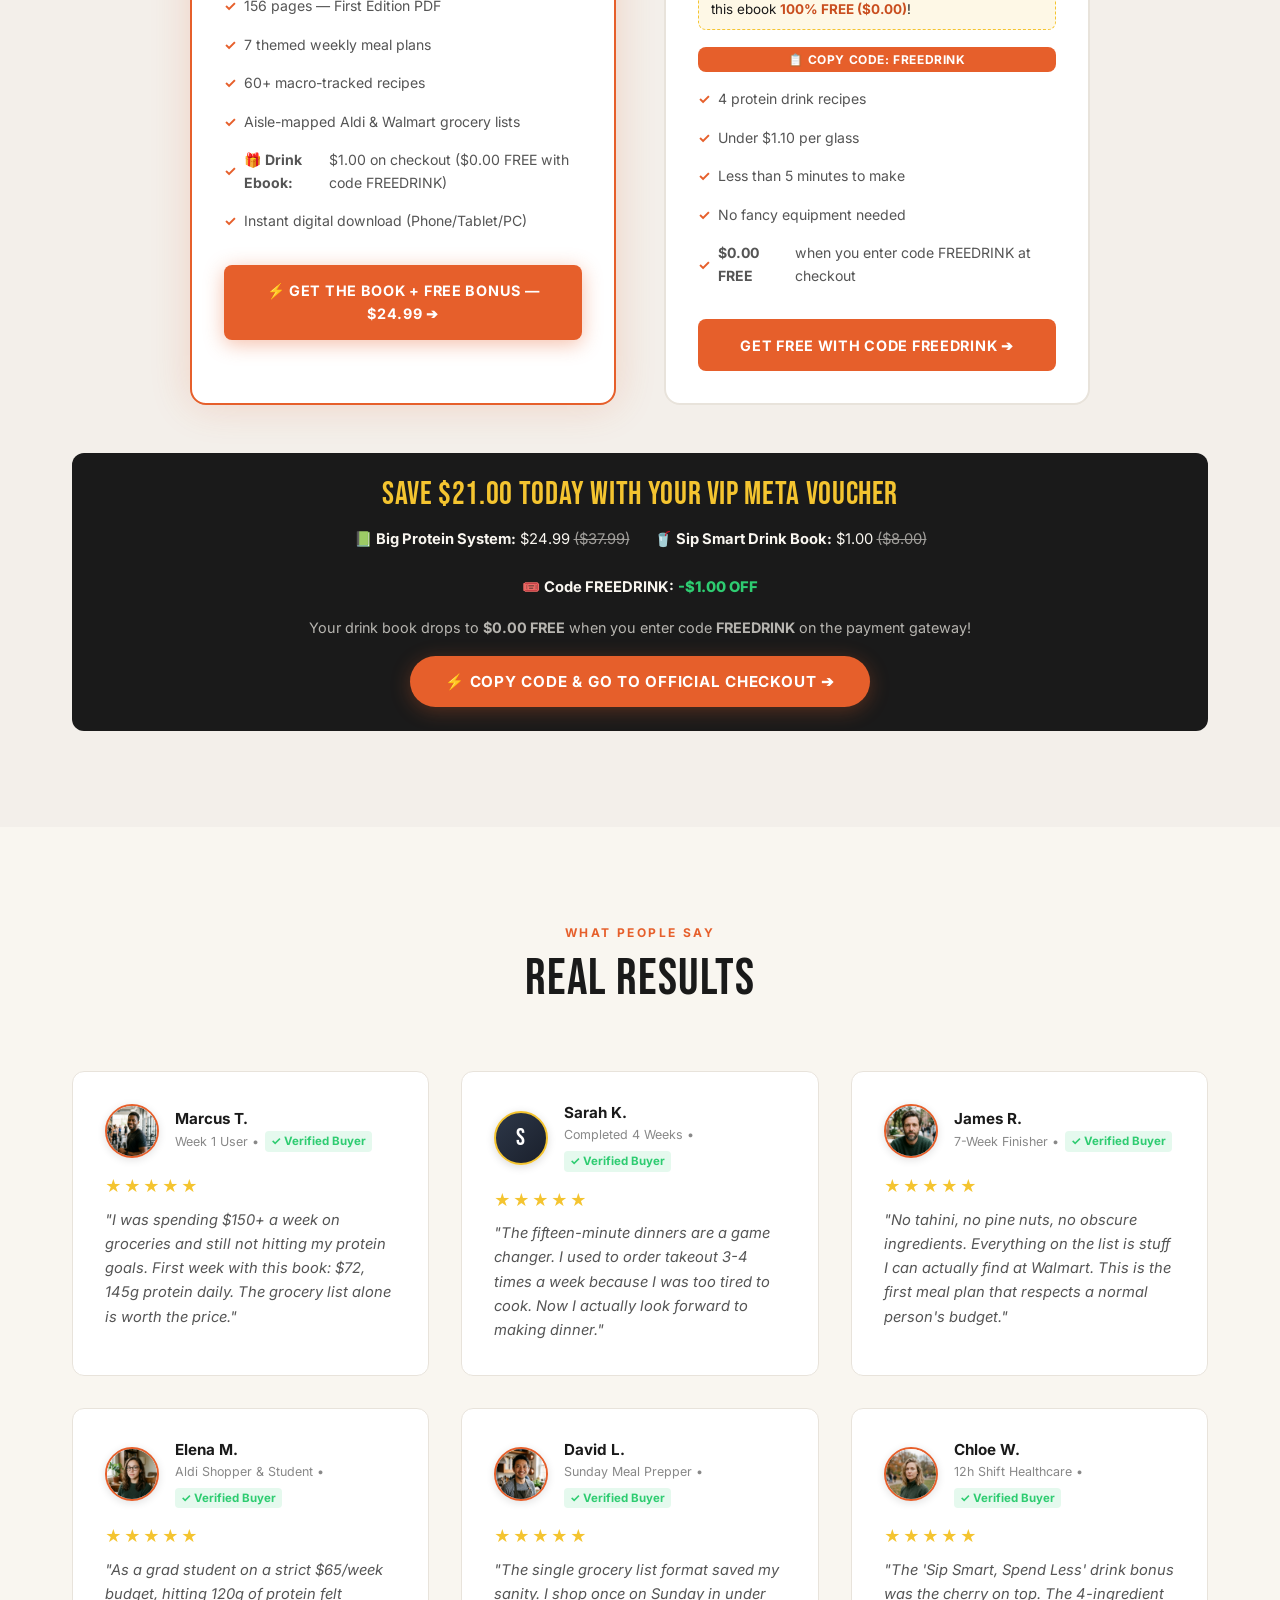
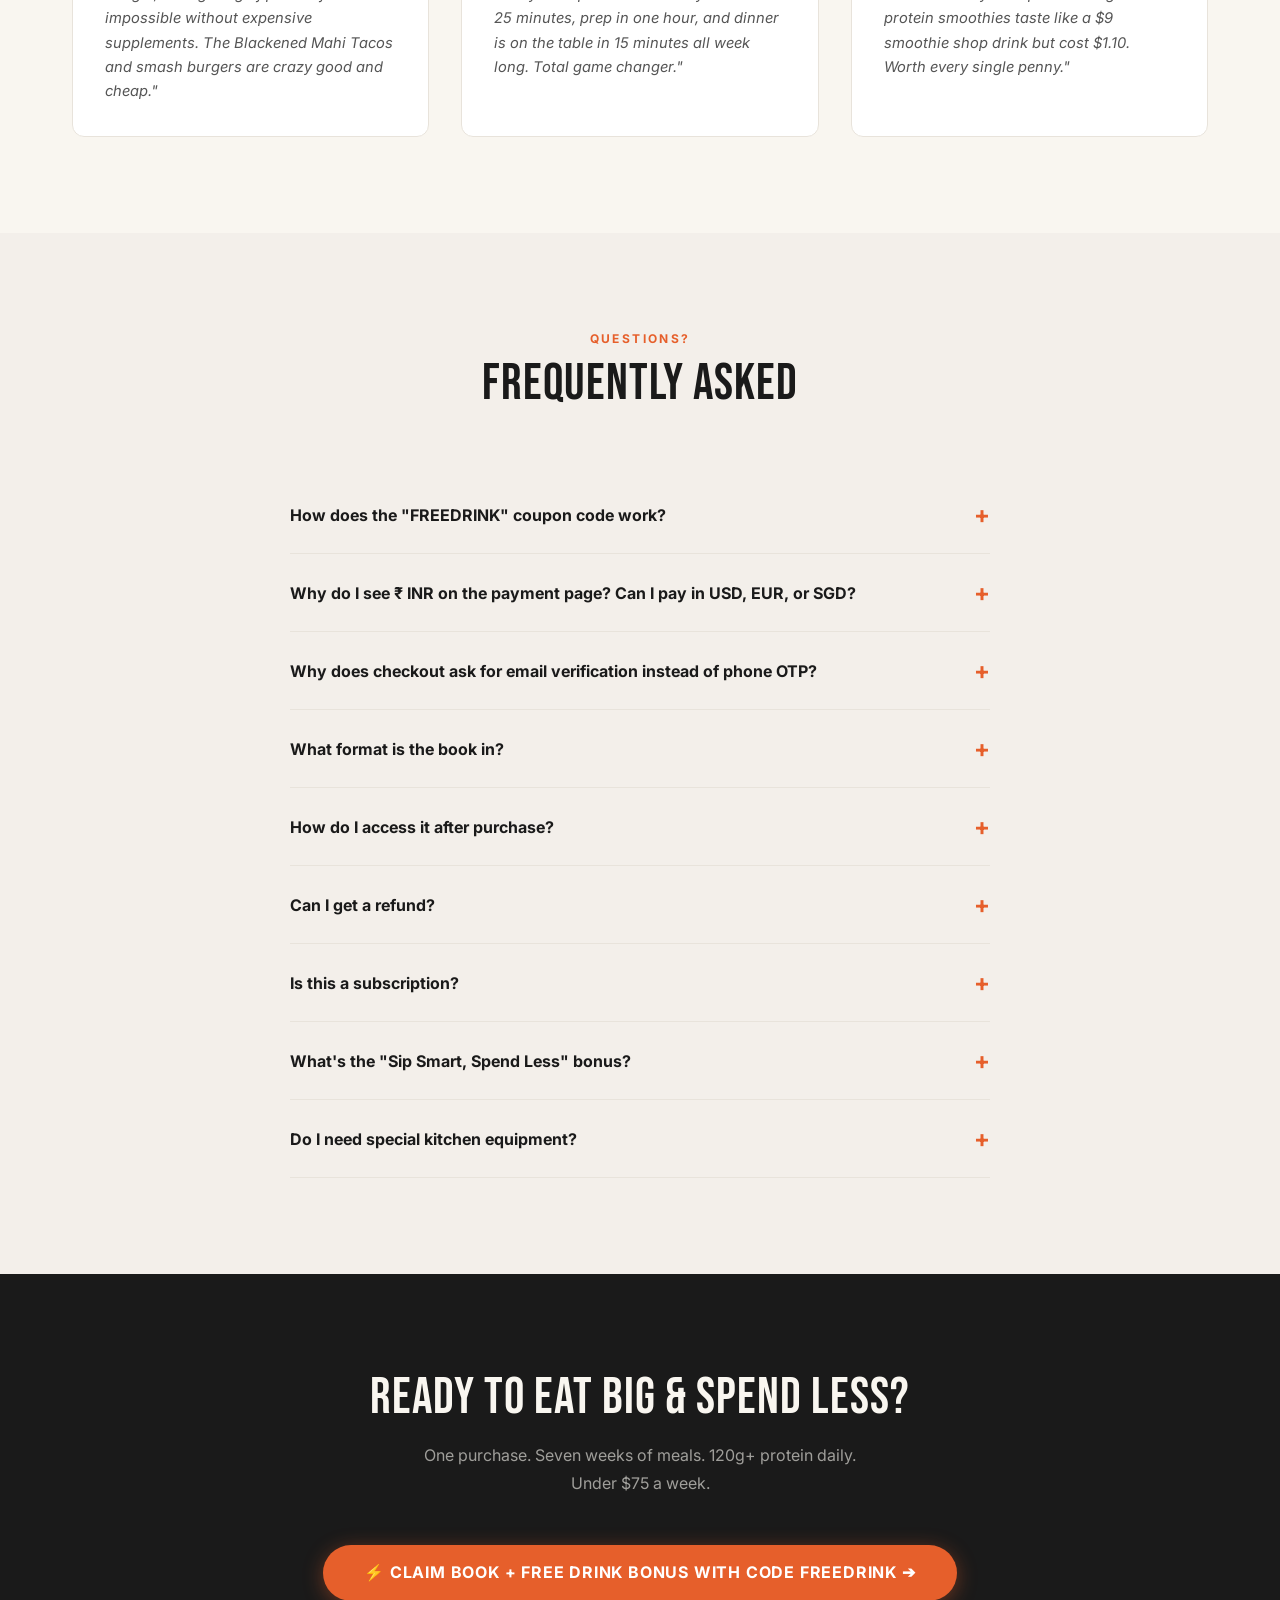
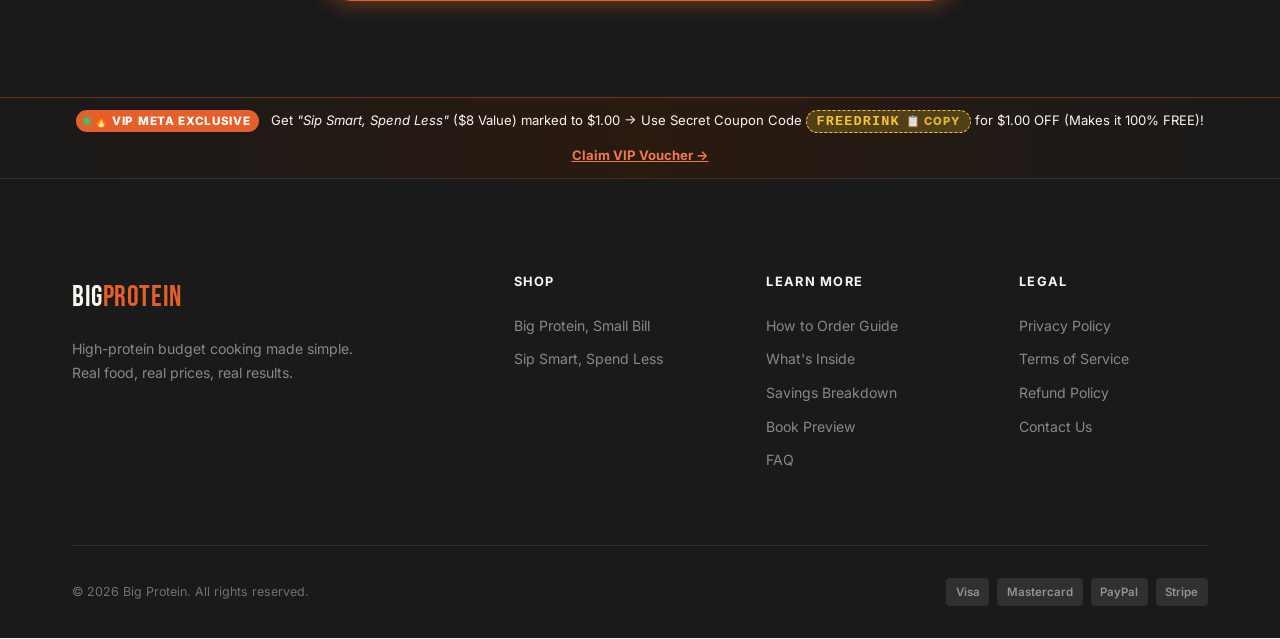
==== commit 120533fc: "Add Meta Pixel tracking code and checkout tracking" ====
--- a/index.html
+++ b/index.html
@@ -7,6 +7,25 @@
   <meta name="description" content="Eat big. Spend less. 7 weeks of supermarket meals hitting 120g protein a day for under $75 a week. 156 pages of budget recipes, grocery lists & meal plans.">
   <meta name="keywords" content="high protein cookbook, budget meals, cheap protein recipes, meal prep, grocery budget, protein per dollar">
   <link rel="stylesheet" href="css/styles.css">
+
+  <!-- Meta Pixel Code -->
+  <script>
+    !function(f,b,e,v,n,t,s)
+    {if(f.fbq)return;n=f.fbq=function(){n.callMethod?
+    n.callMethod.apply(n,arguments):n.queue.push(arguments)};
+    if(!f._fbq)f._fbq=n;n.push=n;n.loaded=!0;n.version='2.0';
+    n.queue=[];t=b.createElement(e);t.async=!0;
+    t.src=v;s=b.getElementsByTagName(e)[0];
+    s.parentNode.insertBefore(t,s)}(window,document,'script',
+    'https://connect.facebook.net/en_US/fbevents.js');
+    fbq('init', '2026429358069749');
+    fbq('track', 'PageView');
+  </script>
+  <noscript>
+    <img height="1" width="1" style="display:none"
+      src="https://www.facebook.com/tr?id=2026429358069749&ev=PageView&noscript=1"/>
+  </noscript>
+  <!-- End Meta Pixel Code -->
 </head>
 <body>
 
--- a/css/styles.css
+++ b/css/styles.css
@@ -167,16 +167,14 @@
   width: 100%;
   height: auto;
   min-height: var(--header-height);
-  background: rgba(249, 246, 240, 0.95);
-  backdrop-filter: blur(20px);
-  -webkit-backdrop-filter: blur(20px);
+  background: var(--color-cream);
   border-bottom: 1px solid var(--color-cream-darker);
   z-index: 1000;
   transition: background var(--transition-base), box-shadow var(--transition-base);
 }
 
 .site-header.scrolled {
-  background: rgba(249, 246, 240, 0.98);
+  background: var(--color-cream);
   box-shadow: var(--shadow-md);
 }
 
@@ -363,6 +361,11 @@
   border-radius: 50%;
   font-size: 0.7rem;
   font-weight: 800;
+}
+
+/* Mobile Menu Backdrop */
+.nav-backdrop {
+  display: none;
 }
 
 /* Mobile Menu Toggle */
@@ -2698,28 +2701,132 @@
     padding: 2px 8px;
   }
 
-  .nav-links {
-    position: fixed;
-    top: 0;
-    right: 0;
-    bottom: 0;
-    width: 280px;
-    background: var(--color-white);
-    flex-direction: column;
-    padding: calc(var(--header-height) + var(--space-xl)) var(--space-xl);
-    gap: var(--space-lg);
-    transform: translateX(100%);
-    transition: transform var(--transition-slow);
-    box-shadow: var(--shadow-xl);
-    z-index: 999;
-  }
-
-  .nav-links.open {
-    transform: translateX(0);
+  /* Mobile Header & Clean Dropdown Menu */
+  .site-header {
+    background: var(--color-cream);
+  }
+
+  .nav-backdrop {
+    display: none !important;
   }
 
   .menu-toggle {
     display: flex;
+    align-items: center;
+    justify-content: center;
+    flex-direction: column;
+    gap: 5px;
+    background: transparent;
+    border: none;
+    cursor: pointer;
+    min-width: 44px;
+    min-height: 44px;
+    padding: 10px;
+    z-index: 1002;
+    position: relative;
+    -webkit-tap-highlight-color: transparent;
+    touch-action: manipulation;
+  }
+
+  .nav-links {
+    display: none;
+    position: absolute;
+    top: 100%;
+    left: 0;
+    right: 0;
+    width: 100%;
+    max-height: calc(100vh - 110px);
+    max-height: calc(100dvh - 110px);
+    background: #FFFFFF;
+    flex-direction: column;
+    padding: 1.25rem 1.4rem 2rem;
+    gap: 0.5rem;
+    box-shadow: 0 15px 35px rgba(0, 0, 0, 0.16);
+    border-top: 1px solid var(--color-cream-darker);
+    border-bottom: 3px solid var(--color-primary);
+    z-index: 1001;
+    overflow-y: auto;
+    -webkit-overflow-scrolling: touch;
+  }
+
+  .nav-links.open {
+    display: flex;
+  }
+
+  .nav-links li {
+    width: 100%;
+    list-style: none;
+  }
+
+  .nav-links a {
+    display: flex;
+    align-items: center;
+    justify-content: space-between;
+    width: 100%;
+    padding: 13px 16px;
+    border-radius: var(--radius-md);
+    font-size: 0.96rem;
+    font-weight: 700;
+    letter-spacing: 0.03em;
+    color: var(--color-charcoal);
+    background: transparent;
+    transition: background var(--transition-fast), color var(--transition-fast);
+    touch-action: manipulation;
+    -webkit-tap-highlight-color: rgba(230, 95, 43, 0.1);
+    cursor: pointer;
+  }
+
+  .nav-links a:hover,
+  .nav-links a:active {
+    background: var(--color-cream);
+    color: var(--color-primary);
+  }
+
+  .nav-links a::after {
+    display: none !important;
+  }
+
+  .nav-links a.nav-order-link {
+    background: rgba(230, 95, 43, 0.08);
+    color: var(--color-primary) !important;
+    border-left: 3.5px solid var(--color-primary);
+  }
+
+  .nav-links a.nav-order-link::after {
+    content: 'VIP GUIDE';
+    display: inline-block !important;
+    font-size: 0.68rem;
+    font-weight: 800;
+    background: var(--color-primary);
+    color: #FFFFFF;
+    padding: 2px 7px;
+    border-radius: var(--radius-full);
+    letter-spacing: 0.05em;
+    width: auto;
+    height: auto;
+    position: static;
+  }
+
+  .nav-links .nav-cta {
+    display: flex !important;
+    justify-content: center !important;
+    align-items: center !important;
+    width: 100% !important;
+    padding: 0.95rem 1.4rem !important;
+    margin-top: 0.8rem !important;
+    background: var(--color-primary) !important;
+    color: #FFFFFF !important;
+    text-align: center !important;
+    font-size: 0.95rem !important;
+    font-weight: 800 !important;
+    border-radius: var(--radius-full) !important;
+    box-shadow: 0 4px 15px rgba(230, 95, 43, 0.35) !important;
+  }
+
+  .nav-links .nav-cta:hover,
+  .nav-links .nav-cta:active {
+    background: var(--color-primary-dark) !important;
+    color: #FFFFFF !important;
   }
 
   .features-grid {
